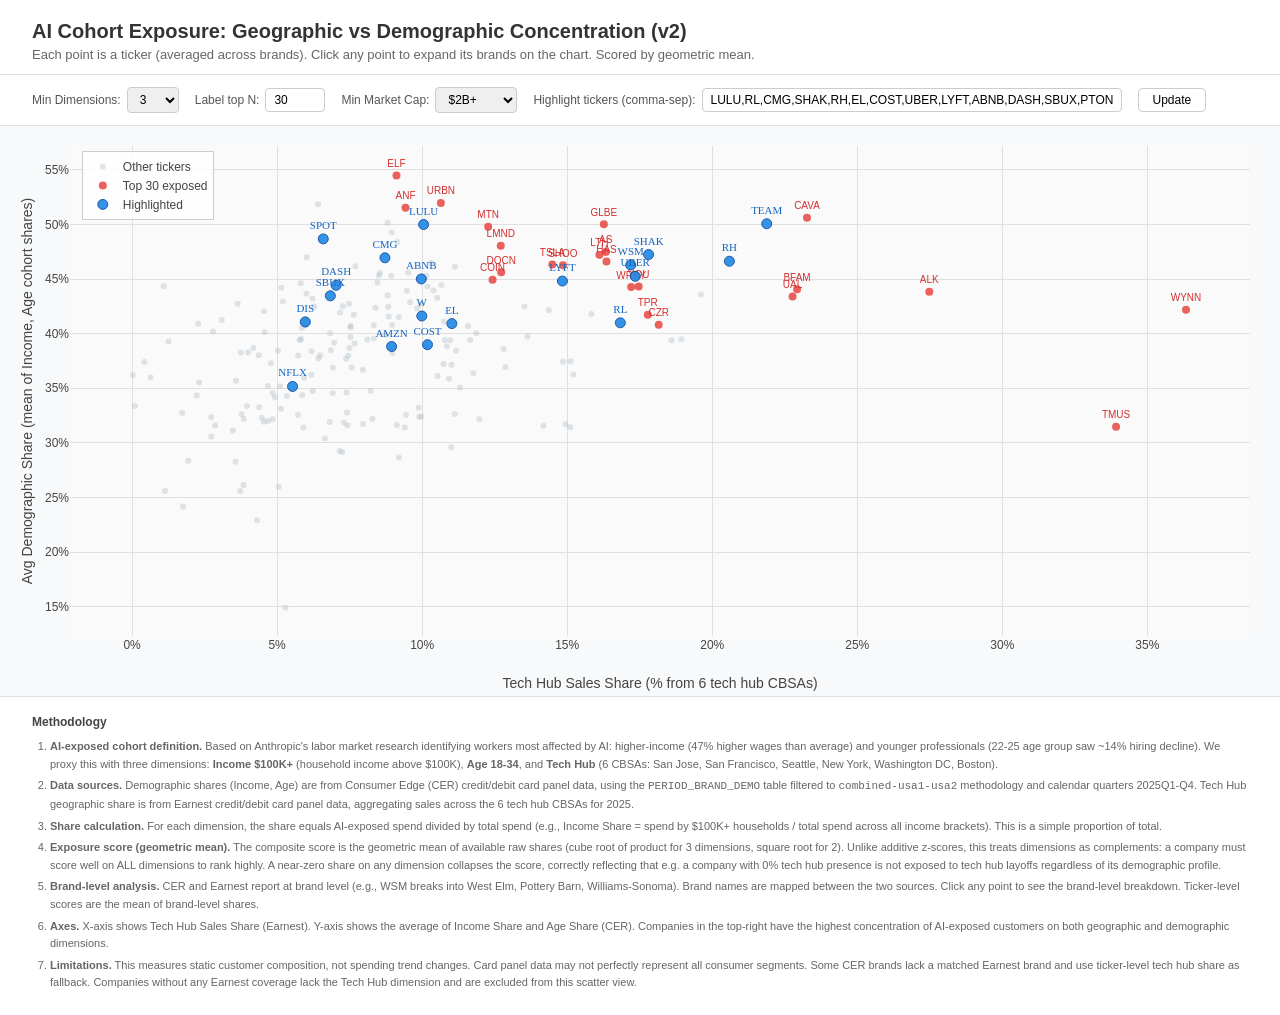
==== ai_exposed_companies.html @ 0861c0eb "Add AI exposed companies dashboard" ====
<!DOCTYPE html>
<html lang="en">
<head>
<meta charset="UTF-8">
<meta name="viewport" content="width=device-width, initial-scale=1.0">
<title>AI Cohort Exposure: Interactive Scatter (v2)</title>
<script src="https://cdn.plot.ly/plotly-2.35.0.min.js"></script>
<style>
  * { margin: 0; padding: 0; box-sizing: border-box; }
  body { font-family: -apple-system, BlinkMacSystemFont, 'Segoe UI', Roboto, sans-serif; background: #f8f9fa; color: #333; }
  .header { padding: 20px 32px 12px; background: #fff; border-bottom: 1px solid #e0e0e0; }
  .header h1 { font-size: 20px; font-weight: 600; }
  .header p { font-size: 13px; color: #666; margin-top: 4px; }
  .controls { display: flex; gap: 16px; padding: 12px 32px; background: #fff; border-bottom: 1px solid #e0e0e0; flex-wrap: wrap; align-items: center; }
  .control-group { display: flex; align-items: center; gap: 6px; }
  .control-group label { font-size: 12px; font-weight: 500; color: #555; }
  .control-group select, .control-group input { font-size: 12px; padding: 4px 8px; border: 1px solid #ccc; border-radius: 4px; }
  .control-group input[type="number"] { width: 60px; }
  #chart { width: 100%; height: calc(100vh - 330px); min-height: 400px; }
  .footnotes { padding: 16px 32px 20px; background: #fff; border-top: 1px solid #e0e0e0; font-size: 11px; color: #666; line-height: 1.6; }
  .footnotes h3 { font-size: 12px; font-weight: 600; color: #444; margin-bottom: 6px; }
  .footnotes ol { margin: 0; padding-left: 18px; }
  .footnotes li { margin-bottom: 4px; }
</style>
</head>
<body>

<div class="header">
  <h1>AI Cohort Exposure: Geographic vs Demographic Concentration (v2)</h1>
  <p>Each point is a ticker (averaged across brands). Click any point to expand its brands on the chart. Scored by geometric mean.</p>
</div>
<div class="controls">
  <div class="control-group">
    <label>Min Dimensions:</label>
    <select id="minDims"><option value="2">2+</option><option value="3" selected>3</option></select>
  </div>
  <div class="control-group">
    <label>Label top N:</label>
    <input type="number" id="labelN" value="30" min="0" max="200">
  </div>
  <div class="control-group">
    <label>Min Market Cap:</label>
    <select id="minMcap">
      <option value="0">Any</option>
      <option value="0.3">$300M+</option>
      <option value="1">$1B+</option>
      <option value="2" selected>$2B+</option>
      <option value="5">$5B+</option>
      <option value="10">$10B+</option>
      <option value="50">$50B+</option>
      <option value="100">$100B+</option>
    </select>
  </div>
  <div class="control-group">
    <label>Highlight tickers (comma-sep):</label>
    <input type="text" id="highlightTickers" value="LULU,RL,CMG,SHAK,RH,EL,COST,UBER,LYFT,ABNB,DASH,SBUX,PTON,TEAM,SPOT,AMZN,NFLX,DIS,W,WSM" style="width:420px">
  </div>
  <button onclick="updateChart()" style="padding:4px 14px;font-size:12px;cursor:pointer;border:1px solid #ccc;border-radius:4px;background:#fff;">Update</button>
</div>
<div id="chart"></div>

<div class="footnotes">
  <h3>Methodology</h3>
  <ol>
    <li><b>AI-exposed cohort definition.</b> Based on Anthropic's labor market research identifying workers most affected by AI: higher-income (47% higher wages than average) and younger professionals (22-25 age group saw ~14% hiring decline). We proxy this with three dimensions: <b>Income $100K+</b> (household income above $100K), <b>Age 18-34</b>, and <b>Tech Hub</b> (6 CBSAs: San Jose, San Francisco, Seattle, New York, Washington DC, Boston).</li>
    <li><b>Data sources.</b> Demographic shares (Income, Age) are from Consumer Edge (CER) credit/debit card panel data, using the <code>PERIOD_BRAND_DEMO</code> table filtered to <code>combined-usa1-usa2</code> methodology and calendar quarters 2025Q1-Q4. Tech Hub geographic share is from Earnest credit/debit card panel data, aggregating sales across the 6 tech hub CBSAs for 2025.</li>
    <li><b>Share calculation.</b> For each dimension, the share equals AI-exposed spend divided by total spend (e.g., Income Share = spend by $100K+ households / total spend across all income brackets). This is a simple proportion of total.</li>
    <li><b>Exposure score (geometric mean).</b> The composite score is the geometric mean of available raw shares (cube root of product for 3 dimensions, square root for 2). Unlike additive z-scores, this treats dimensions as complements: a company must score well on ALL dimensions to rank highly. A near-zero share on any dimension collapses the score, correctly reflecting that e.g. a company with 0% tech hub presence is not exposed to tech hub layoffs regardless of its demographic profile.</li>
    <li><b>Brand-level analysis.</b> CER and Earnest report at brand level (e.g., WSM breaks into West Elm, Pottery Barn, Williams-Sonoma). Brand names are mapped between the two sources. Click any point to see the brand-level breakdown. Ticker-level scores are the mean of brand-level shares.</li>
    <li><b>Axes.</b> X-axis shows Tech Hub Sales Share (Earnest). Y-axis shows the average of Income Share and Age Share (CER). Companies in the top-right have the highest concentration of AI-exposed customers on both geographic and demographic dimensions.</li>
    <li><b>Limitations.</b> This measures static customer composition, not spending trend changes. Card panel data may not perfectly represent all consumer segments. Some CER brands lack a matched Earnest brand and use ticker-level tech hub share as fallback. Companies without any Earnest coverage lack the Tech Hub dimension and are excluded from this scatter view.</li>
  </ol>
</div>

<script>
const tickerCsvText = `TICKER,TECH_HUB_SHARE,INCOME_SHARE,AGE_SHARE,EXPOSURE_SCORE,N_DIMENSIONS,MARKET_CAP
Reformation,,0.7723462016308039,0.4685049405405438,0.6015380380921515,2,
Rhode Skin,,0.6526158747539778,0.5042178331662253,0.5736380062882265,2,
Outdoor Voices,,0.6984177757794489,0.471050240871568,0.5735763780961469,2,
ATZ-TSE,,0.726970143858108,0.4521491664008572,0.5733227228566428,2,
Soulcycle,,0.7664929393597097,0.4074589086627029,0.5588509430690572,2,
Vinted UAB,,0.6331808008756792,0.4842667522802732,0.5537403814481002,2,
ASC-LON,,0.604030842128459,0.5070512627448609,0.5534208174961228,2,
BOOH-LON,,0.5286051728623957,0.5375047015039297,0.5330363642874989,2,
NTRA,,0.5872118991400384,0.4768258652795387,0.5291482041072142,2,29086087298.01178
Valve Corporation,,0.5179182815407061,0.536652149081398,0.5272020095156736,2,
CLUB-DLST,,0.6564398347281676,0.4128247608989554,0.5205714339225748,2,
PSON-LON,,0.5956732790583491,0.4548249756290691,0.5205065654058566,2,
Equinox,,0.7107549828473432,0.3703135726008327,0.5130323741656497,2,
Ssense,,0.6202043734527386,0.4174884523791878,0.5088498442876717,2,
GRGD-TSE,,0.6814593566551187,0.3782855633885579,0.5077265372803413,2,
OFRM,,0.7322273093771372,0.3515691241625471,0.5073741359643972,2,851707505.4494438
EVD-ETR,,0.5178641913873797,0.4958037871488581,0.5067139501914705,2,
7453-JP,,0.6666413661546017,0.3826266570491289,0.5050492623322992,2,
PET,,0.6323192926097031,0.4033571678766275,0.5050252657647956,2,2379663.811472431
Bet365,,0.5331171068986751,0.4609130201805752,0.495702144286868,2,
DOCS-LON,,0.5413513004807241,0.4518080352760237,0.494557243870026,2,
9983-JP,,0.6354588387659009,0.380779750136851,0.4919043177768754,2,
BNED,,0.6580530675027351,0.3638614897978833,0.4893262403628199,2,291160882.9605961
NVST,,0.6738175177391537,0.3492589464987224,0.4851152403068378,2,4390180546.54726
FXLV-DLST,,0.7016209197511363,0.3349280266874462,0.4847602604740607,2,
Epic Games,,0.4971874116890867,0.4721907280456625,0.4845279000229072,2,
9992-HK,,0.5468099634208482,0.4290159928624035,0.4843451448750671,2,
NTDOY,,0.5301004033638231,0.4423673439923978,0.4842510789718007,2,67048266092.49662
PLUS-LON,,0.5754172426922809,0.4012026627157321,0.4804778142023705,2,
9658-HK,,0.6640313600851416,0.3460017052597943,0.4793286794418205,2,
Jellycat,,0.6803884841754125,0.3349626922632865,0.4773937142907651,2,
Patreon,,0.5305084126102261,0.4287406933423269,0.4769177545934367,2,
GENK,,0.5047127254673547,0.4490909627563829,0.476090247532474,2,56660731.142486334
OpenAI,,0.6111608728242544,0.3672238235867708,0.4737434248041347,2,
ITX-MCE,,0.6462460494887745,0.3470426086783543,0.47357672542331,2,
KLC,,0.6477782105939454,0.3425882197597241,0.4710851132932555,2,398733513.43951607
WE,,0.7060131309880896,0.3143050994485694,0.4710663725497791,2,
Mango,,0.6823814439101216,0.324792069485405,0.4707781657490152,2,
DFRG-ACQ,,0.6632889809559925,0.3341297424059341,0.4707701948376939,2,
4680-JP,,0.4932182472004036,0.4468640302320096,0.4694693746432667,2,
CDRE,,0.5998521870437472,0.36518331247108,0.4680341960344965,2,1789993392.0
SDC-DLST,,0.504390849785097,0.4330308009047721,0.4673508036277236,2,
TNIE-ETR,,0.6241899329042934,0.3491952228493682,0.466866300690944,2,
Fabletics.com,,0.5798748784011974,0.3745824482710691,0.46605895726014,2,
GOGO,,0.6892426707693824,0.3136945042932366,0.464985631976675,2,665328583.82656
ATGE,,0.557020281011429,0.3875358597828477,0.4646131008895978,2,3746562952.3306656
RSG GROUP,,0.5342889346282839,0.4026607903117001,0.4638288527810889,2,
GAW-LON,,0.5197454318780381,0.4117512515375427,0.4626076437508387,2,
8136-JP,,0.5368658671673798,0.3975519785998244,0.4619871077585416,2,
FRAN-ACQ,,0.6108828367361705,0.3491351374551103,0.4618231947107579,2,
SONY,,0.4700350173356479,0.4535756206821297,0.4617319836554016,2,128927443434.99516
Nando's,,0.6229235393562587,0.3395765681799119,0.4599241651980058,2,
PGNY,,0.6706775323570517,0.3150630903525546,0.4596800365193578,2,1494715734.0
PLBY,,0.5775301172156757,0.3649504826177071,0.4590968253039023,2,188575401.0
Alo,,0.6847538942249998,0.3069411768976078,0.4584530141450064,2,
RENT,0.3828147057374576,0.7652903082911409,0.3280290834266618,0.4580459619921834,3,153140249.17955208
Pret A Manger,,0.6568992892664018,0.3171263139555967,0.4564209134615824,2,
Gemini,,0.6706704824538763,0.3087565998762656,0.4550537746243113,2,
MC-PAR,,0.6479308306162654,0.3191483715826544,0.4547373631992183,2,
AVID-ACQ,,0.6064623598522143,0.3391824703338408,0.4535431637442734,2,
SQSP-DLST,,0.6427214530362385,0.3176445898831113,0.45183735166404,2,
NILE-ACQ,,0.7124689719805338,0.2863108885172848,0.4516498914078726,2,
MNSO,,0.4829097682528689,0.4223685381416133,0.4516258328210085,2,5289876637.690258
LFST,,0.5784312090498138,0.3506350554501607,0.4503534823439084,2,2645031922.6919174
ROVR-DLST,,0.6214236865647789,0.3245806797584901,0.4491125945720324,2,
SEAT,,0.5946087837715622,0.3386347355791264,0.4487261840649696,2,104081810.34189606
NVDA,,0.5851744486847466,0.3437537355427467,0.4485040720880346,2,4439308101654.053
HM.B-OME,,0.5577607018709412,0.3604369168050023,0.4483721085185341,2,
FWM-DLST,,0.6161029190918458,0.3260076298608259,0.4481676610415669,2,
Anthropic,,0.6639840589625077,0.301564938157961,0.4474754872380168,2,
SG,0.3291497363393198,0.6878006276660346,0.3953173894537338,0.4473018208111923,3,712775886.0
Forever 21-ACQ,,0.4512771593834341,0.440246869821194,0.4457278955151416,2,
24 Hour Fitness,,0.578849443079468,0.3408367359329836,0.4441769408420829,2,
Mistral AI,,0.70438965573544,0.278225046785315,0.4426949795537382,2,
JMBA-ACQ,,0.5840484552034948,0.3338455156807721,0.4415676139731819,2,
Revolut Ltd,,0.5699437534655666,0.3416609323760364,0.4412794060580476,2,
SNOW-ACQ,,0.6954252664833607,0.2792439041519036,0.4406736507424645,2,
LOV-AX,,0.5046418921592966,0.3823298863281641,0.4392489923331567,2,
AIRS,,0.5729155972839532,0.335750461724989,0.4385848564617059,2,128619536.62734509
XMTR,,0.7577696402751197,0.252234780757295,0.437190872593801,2,2270946243.864441
TKO,,0.4939806481927354,0.3862239142234998,0.4367918720576882,2,16105687195.45465
Topgolf-ACQ,,0.5892886088324495,0.3231173480017369,0.4363592241417316,2,
278470-KS,,0.5692075328795639,0.332347912362646,0.434942450507668,2,
CALY,,0.6082126737893783,0.3104328697823208,0.4345218127579042,2,2453007745.6384163
CPG-LON,,0.5578110524595533,0.3384477612697911,0.4344995994434078,2,
Biggby Coffee,,0.4977610228604515,0.3765322123852498,0.4329238491660984,2,
Gopuff,,0.5906881408988799,0.3165609689767506,0.4324220279380142,2,
Spencer Gifts,,0.4892964749023595,0.3808483581619332,0.4316801583591551,2,
Turo Inc,,0.515045391125881,0.3603088282837752,0.4307846345791885,2,
1913-HK,,0.689622315186321,0.2637915382616093,0.4265167421597093,2,
Brightline Trains Florida LLC,,0.5434530408938049,0.3342157338880457,0.4261813661998998,2,
Brookstone,,0.653599365009576,0.2752934828788952,0.4241835046308619,2,
CDR-WSE,,0.4850882933727632,0.370415371286059,0.4238916846273264,2,
SMWH-LON,,0.631547227762676,0.2825696666715487,0.4224406344520375,2,
Golden Goose,,0.7133357301550819,0.2494513974890675,0.4218324249818517,2,
Kynetic,,0.6206312307505151,0.2867051391400629,0.4218271723905359,2,
RGC-ACQ,,0.5279827586353418,0.3360564929376754,0.4212268203694443,2,
Moe's Southwest Grill,,0.552774844246854,0.3190224409400469,0.4199375907225806,2,
Ikea,,0.6035126707789881,0.2911486906481385,0.4191800614137836,2,
WINA,,0.5251143498379207,0.333237810657038,0.4183156180261295,2,1572297502.3103638
CTT-AX,,0.651564046333126,0.2685474656948787,0.4183011754473821,2,
WWE-DLST,,0.4700747886551105,0.372025190245374,0.4181861579236829,2,
FLTR-LON,,0.5364154653190384,0.3255174558083129,0.4178667222056402,2,
Vuori,,0.780554748425946,0.2235916679336243,0.4177625379495723,2,
PNDORA-DC,,0.4629513213368522,0.3739188624667782,0.4160603699606196,2,
Caribou Coffee-ACQ,,0.5689611370059395,0.3041580677142327,0.4159977404220117,2,
BKS-ACQ,,0.5565676251347145,0.3104774098597488,0.4156942081189221,2,
4385-JP,,0.48937774084237,0.351853939552605,0.4149572098960827,2,
ONEM-ACQ,,0.720015704166608,0.2390616525328844,0.4148832897185638,2,
081660-KS,,0.5726821871698121,0.2993898169450835,0.4140715097473866,2,
FTCH-ACQ,,0.6877779884583005,0.2483530757277952,0.4132938166141552,2,
AVOL-SW,,0.6131223836508504,0.2781431429694987,0.4129597883736361,2,
FOGO-ACQ,,0.5691349702976821,0.2991717336560872,0.4126367600544858,2,
UHR-SW,,0.6874353668515769,0.2472773707459359,0.4122950522051239,2,
MEL-MCE,,0.6728616346962702,0.2509263672773312,0.4108998973894028,2,
688169-SSE,,0.7091094908791835,0.2379591588633321,0.4107786484125193,2,
VSCO-SPN,,0.5068612931795028,0.3319920510258629,0.4102120431048854,2,
RICK,,0.4903543923387619,0.3428705074904375,0.4100342172933333,2,195948752.68213463
SSPG-LON,,0.6330127943138851,0.265038266947513,0.4096005541506928,2,
5.11 ABR Corp,,0.537148312370186,0.3120399914806831,0.4094041460657869,2,
TFG-JSE,,0.5748020940158695,0.290458506210429,0.4086026891669658,2,
PUIG-MCE,,0.6661488615234059,0.250312144014535,0.4083444009176142,2,
GTIM,,0.5727005534311195,0.290127708566835,0.4076227413453878,2,12458316.726216316
Chick-Fil-A,,0.5237282128080022,0.3171692785529391,0.4075665582627384,2,
"Recreational Equipment, Inc.",,0.661723875731678,0.2507578334476582,0.4073480642142086,2,
090430-KS,,0.6234658186972354,0.2658844985918768,0.4071484945244037,2,
GOOS,0.4250081239301463,0.7348670638264247,0.2160631442158568,0.4071260598414179,3,1082982169.298437
LA Fitness,,0.5313383147192541,0.3115575804371108,0.406869118670197,2,
HFGG-ETR,,0.5973834688952423,0.2760506585019227,0.4060887833549388,2,
BWLD-ACQ,,0.4845928508692876,0.3391025746857314,0.4053722775475329,2,
CSPR-ACQ,,0.6812562260325641,0.2408909204041465,0.4051029984090956,2,
CHUY-ACQ,,0.5966350534142847,0.2738642742248015,0.4042239798433274,2,
TCOM,,0.6010191808112181,0.2705560181316181,0.4032485044994094,2,35124649532.73166
ACCD,,0.6053185551013088,0.2669489410671846,0.4019815260588634,2,
XWEL,,0.6362042130261715,0.2539702947620679,0.4019663810707634,2,7496713.625022173
Gianni Versace-ACQ,,0.6247887171304878,0.2581509077128721,0.4016089820409851,2,
Jimmy John's,,0.5734892814589099,0.2807859616666052,0.4012826178641811,2,
Five Guys,,0.5539848572491978,0.2904834241820148,0.4011526122047962,2,
AMRS-DLST,,0.6352453701254441,0.2530739512057952,0.4009539322700726,2,
Toys R Us,,0.6361799355822215,0.2526566660008206,0.4009178238751938,2,
TWOU,,0.6606390459331537,0.2418447921180581,0.3997150394077958,2,
SPT,,0.7398890883817908,0.2151468203405536,0.3989796796454842,2,372251856.25
JDEP-AMS,,0.6759097086577609,0.2345424365575262,0.3981576446101204,2,
KER-PAR,,0.6401755635288408,0.2472543063027355,0.3978519383794508,2,
DLG-MIL,,0.6350414630908299,0.2491036157026145,0.3977324786549423,2,
JCG-DLST,,0.7349294486018025,0.2151790535559424,0.3976699928087691,2,
KONA-ACQ,,0.597005180461376,0.2643061755536748,0.397230608127669,2,
ADS-ETR,,0.5518598667098626,0.2858472880427746,0.397174579094208,2,
7936-JP,,0.6040379550691343,0.2608290095731179,0.3969264687133547,2,
Perplexity AI,,0.6653276928656662,0.2365575555181917,0.3967219336548714,2,
Away Travel,,0.7334897919050931,0.2137631921613215,0.3959711092180542,2,
IAC,,0.5542504522170668,0.2827611280142796,0.3958793794469755,2,2892898608.46138
Crate & Barrel,,0.7408059139293829,0.2111341669290066,0.3954863328783456,2,
EXPR-DLST,,0.5565564558463246,0.2804574295077645,0.3950827672559407,2,
TLRD-DLST,,0.5825334091927958,0.2679320755241915,0.3950688362642756,2,
603486-SSE,,0.6483220682112466,0.2405511716681346,0.3949109179631828,2,
KLAR,,0.4290218285961616,0.3624459193097058,0.3943313468004628,2,5455338299.151529
THRN-ACQ,,0.6827841566432401,0.2276655637158068,0.3942669652892631,2,
Main Event Entertainment,,0.4985512802880765,0.3110058319235404,0.3937668798699802,2,
PENN,,0.5434896690515362,0.2837199176307756,0.3926816065675592,2,2146269282.6518104
Gymboree-ACQ,,0.7039779760323435,0.2183474736361706,0.3920609806677615,2,
B&H Photo Video,,0.5864206650875721,0.2617295014833677,0.3917698154949092,2,
LRN,,0.5668776777458993,0.2705151101211835,0.3915979793368101,2,3741579362.293274
GNC-DLST,,0.5004448410198649,0.3061356881278021,0.3914128584699599,2,
SIX2-ETR,,0.6263708328402582,0.2445036409068345,0.3913437736661839,2,
CFR-SW,,0.7837134801059253,0.1949107262819587,0.3908377714658696,2,
SHEIN,,0.4334625088290001,0.3519007676640115,0.3905583050077076,2,
HABT-ACQ,,0.5705096332974171,0.2668300702903503,0.3901655104619984,2,
CRCM-ACQ,,0.6426781793584625,0.2343031968882857,0.3880483887275282,2,
9201-JP,,0.6468523740299764,0.2322063512655653,0.387560614073424,2,
xAI,,0.5906953800006255,0.2539729035185178,0.3873249549844847,2,
ABF-LON,,0.4436365953949299,0.3381312261701399,0.3873078697558751,2,
FINL-ACQ,,0.4349055511609185,0.3429775348350034,0.3862160455279276,2,
ezCater,,0.6449585637181162,0.2309733186691234,0.3859640136930445,2,
POSH-ACQ,,0.599154500035203,0.2485608552129183,0.3859097756385792,2,
CAVA,0.2326688708438188,0.6061353442502923,0.4063811055935372,0.385549785798045,3,9520864670.524595
DPWGn-ETR,,0.5834869600264889,0.2546835682374523,0.3854925952590657,2,
ESLX-PAR,,0.5457753882131843,0.2720731251147006,0.3853450602795499,2,
CAB-ACQ,,0.5811680055687497,0.2548338917085964,0.3848393230890104,2,
DNKN-ACQ,,0.4967326116127852,0.2975012997528836,0.3844198194480195,2,
RMS-PAR,,0.7837231092921384,0.1878569509285828,0.3837027934272691,2,
MERL-LON-ACQ,,0.5795686299111962,0.2534075667333346,0.3832324050243778,2,
ARES,,0.5503649212610109,0.2656382864312701,0.3823584634811368,2,36020574443.45709
GRUB,,0.5434984311134442,0.2686600696544703,0.3821208269121604,2,
GRUB-ACQ,,0.5434984311134442,0.2686600696544703,0.3821208269121604,2,
Panda Restaurant Group,,0.4653832620668047,0.3120447866397093,0.3810779719654864,2,
KATE-ACQ,,0.5596262074273071,0.2593750896768723,0.3809896294349568,2,
Tory Burch,,0.5734587580604478,0.2530186903098739,0.3809144049667607,2,
BPS Direct,,0.5477757202244384,0.2645526419174964,0.3806777035283713,2,
PRTY-DLST,,0.5369406392908983,0.268892786370161,0.3799729787949469,2,
Dick Blick Co,,0.5832107969092671,0.2475384774162712,0.3799567247459244,2,
RDDT,,0.6697085845408955,0.2155341926802561,0.3799277551062294,2,26527229082.83899
BRBY-LON,,0.6404187237304853,0.2252592057002023,0.379816025232041,2,
TWNP,,0.4703941090807682,0.3063008990365471,0.3795815307848038,2,5159327.335013241
HA-ACQ,,0.6536140932355061,0.2188395309507673,0.378201800083592,2,
LMCA,,0.5436635462406351,0.2627856195523337,0.3779774620620442,2,
APT-AX-ACQ,,0.4165208179070814,0.3415208302452968,0.3771611532834161,2,
RVLV,0.175454976227594,0.7789670799032745,0.3893833189446892,0.3761439194575499,3,1711459476.0440063
PNRA-ACQ,,0.5563552417397061,0.2527566261673605,0.3749966317884127,2,
Inspire Brands-ACQ,,0.4843770017394621,0.2901816902429186,0.3749097719179299,2,
JBLU,0.3491188432785385,0.5724089637741613,0.2635077802962589,0.374821406704439,3,1672940892.3005276
Claire's Stores-ACQ,,0.5133866649412537,0.2735258948319822,0.3747326339176552,2,
Jersey Mike's,,0.5741041703125461,0.2443408178201835,0.3745358227034437,2,
MINT-BKK,,0.701182168006913,0.1995323268369721,0.3740434593987871,2,
WFM-ACQ,,0.6504202862357856,0.2145319087306823,0.3735450514774889,2,
PERF-DLST,,0.4317219667481097,0.3228682686923289,0.3733487966505441,2,
MIK-ACQ,,0.5658639856511699,0.2462971399513207,0.3733238289572986,2,
SONC-ACQ,,0.4445994670131992,0.3126589787485951,0.3728377868571218,2,
HOT-ACQ,,0.6490858557931062,0.2141175096062756,0.3728010822986946,2,
THG-LON,,0.6200486305251511,0.2238668759660727,0.3725699261383119,2,
FL-ACQ,,0.4122082841609902,0.3362285269816149,0.3722850845697,2,
ZGN,,0.7532420837501805,0.1833768032360653,0.3716545780438883,2,2645070282.10904
JD-LON,,0.4190467700976147,0.3294689698199118,0.3715681736241986,2,
BOSS-ETR,,0.5842989485996153,0.236243264243332,0.3715328934443355,2,
RSI,,0.5166963248680618,0.2661318378073783,0.3708225215995591,2,4825623822.239685
BBBY-DLST,,0.6157110218840016,0.223280667270236,0.37077805734954,2,
LUXE,0.3517205181776628,0.810063821160698,0.178767889243311,0.3706825576996062,3,1201039070.0
ZD,,0.516223876076552,0.2660079925384729,0.3705666970675494,2,1589676155.8276176
OR-PAR,,0.65647007677543,0.2091359134163826,0.3705286347058111,2,
Hungryroot,,0.6377499590886904,0.2150237299864568,0.3703125369224764,2,
Chanel,,0.7304712745032079,0.187550881106637,0.3701358279823297,2,
LISP-SW,,0.5875395954508199,0.2326894629925918,0.3697489323207519,2,
"Outdoorsy, Inc.",,0.623669556497668,0.2176545235196706,0.3684352048233505,2,
PM,,0.535455213119234,0.2525235396165831,0.3677159851339358,2,269694737061.75
SFLY-ACQ,,0.6647041615797447,0.2016992505617384,0.3661561569001717,2,
HLLY,,0.5338442289210297,0.2503952732384636,0.365611913875161,2,398853874.324954
BRLT,0.1556933355027658,0.6415427998230703,0.4854391750707667,0.3646505108969594,3,131147409.88151504
VSI-ACQ,,0.5077981314487222,0.261056024693356,0.3640930671445388,2,
MOV,,0.5803354548685038,0.2271898180707804,0.3631064670473372,2,517806730.5480652
FAT,,0.5180020634778322,0.2543009292283176,0.3629440812089359,2,3303983.591201708
Armani,,0.4846095833790161,0.2705806746232695,0.3621132253861985,2,
Ro,,0.59562430399574,0.2200970616069121,0.3620706548881371,2,
ZIP-AX,,0.3706865819251496,0.3532763609714958,0.3618767838967832,2,
Bytedance Ltd,,0.4250406487285023,0.3074874295404507,0.3615171593821416,2,
RST-ACQ,,0.5325745266150327,0.244803224664164,0.3610761159220458,2,
TIF-ACQ,,0.7182932562256895,0.1814753552033781,0.3610436591518373,2,
Whataburger,,0.4196155413444589,0.3102429656638036,0.3608084948907485,2,
DEST-DLST,,0.3935633012540528,0.3301018653552966,0.360438593770633,2,
Aldi,,0.5516130581462378,0.2351061650410639,0.360121688721098,2,
3382-JP,,0.4680056894092712,0.2760854224106774,0.3594572971176951,2,
BFI,,0.6032167418966493,0.2141647924292941,0.3594270278069958,2,3963739.549136907
Neiman Marcus,,0.7494700561982455,0.1713769175420863,0.3583878737085694,2,
FI,,0.5517769385822079,0.2323961721234294,0.3580933515055673,2,
Arcadia Group,,0.3656500606181943,0.3502529002191153,0.3578686828947426,2,
TACO-ACQ,,0.5012989211540665,0.255075611049339,0.3575879313284328,2,
PRKS,0.0,0.4960656375129151,0.2576016752971458,0.3574735504630708,3,1866721975.0101013
Echelon Fitness,,0.6862279412193745,0.1858577132861193,0.3571284866096157,2,
PUMG-ETR,,0.509392078147492,0.2501224629567906,0.3569459359579944,2,
JYNT,,0.4970325086702433,0.2557099829445036,0.3565055039055242,2,128798150.80727386
PERY-ACQ,,0.5177640152014024,0.2454701348273279,0.356504702101146,2,
0973-HK-DLST,,0.6350263046305165,0.1987037671012689,0.3552212253490515,2,
AROPQ-DLST,,0.4449510457015732,0.2824314141706139,0.354497042405418,2,
Bombas,,0.6562456786781892,0.1908886511269631,0.3539348137874798,2,
Subway,,0.4453634729628406,0.2809956276943476,0.3537586587453769,2,
CHDN,,0.6090235693359357,0.2053464181972861,0.3536393764286734,2,5933915922.902382
MDB,,0.6968670226288604,0.1792522255138089,0.3534331120500809,2,22117396067.558598
"Cole Haan, Inc.",,0.6483645222082188,0.1924654273918553,0.353253103132189,2,
MTYFF,,0.5218741002996886,0.2389926951280976,0.353162990343232,2,651435626.1759453
NAPA-DLST,,0.7871049607182526,0.1580565278396516,0.3527138743181113,2,
Sheetz,,0.4726381805156309,0.2629517779411273,0.3525351753931011,2,
ATG-AX,,0.5594265271194858,0.2217788275594895,0.3522342392361035,2,
Wawa,,0.4844989830550331,0.2549656865807875,0.351469224630436,2,
CEC Entertainment-ACQ,,0.4054184121031214,0.3043764947210496,0.3512831267956405,2,
IFIT Health & Fitness Inc,,0.7054137611989443,0.1744937173248037,0.3508422287064018,2,
9202-JP,,0.6470573909229494,0.1891028235484213,0.3498004854504984,2,
Rockauto LLC,,0.4289157969943305,0.2850211645834047,0.3496427890970201,2,
UA,,0.5760791892343685,0.2120131655850355,0.3494801461274148,2,2666071503.7384853
SFER-MIL,,0.6939990860278515,0.1759035329959498,0.3493950359238941,2,
Hulu,,0.5166249988283687,0.236073712637921,0.3492299836998172,2,
4452-JP,,0.659996139975099,0.1846155906688091,0.3490638583706955,2,
AKA,0.108996543646419,0.6592101530757524,0.5918076791123745,0.3490377524162444,3,106488891.7506485
FOUR,,0.5501515114862169,0.2201145165329313,0.3479889854157025,2,4826211091.958298
PIR-ACQ,,0.5627006994975162,0.2140293080146224,0.3470366570447528,2,
HBC-TSE-DLST,,0.7072586091439627,0.169964236919039,0.3467112196159428,2,
PLKI-ACQ,,0.4379846706122824,0.2740884487045605,0.3464773281536591,2,
Brooks Brothers,,0.7050311672026557,0.1701746257920545,0.346379004921556,2,
ALK,0.274828785577993,0.643091313483875,0.2338763072165577,0.3457591618040872,3,4959388934.578133
0293-HK,,0.6802418099379332,0.1752317039779097,0.345253430790255,2,
Deezer,,0.4404952989312452,0.2693308956161235,0.3444401158051197,2,
RUTH-ACQ,,0.6075837184003469,0.1945700917694097,0.3438278927701397,2,
4911-JP,,0.6555509253168673,0.1791231547463155,0.3426723651531059,2,
PARA,,0.4741975457293148,0.2475478420875843,0.3426172487901338,2,
APRN-ACQ,,0.698236848977294,0.1677848262226572,0.3422770053157399,2,
Petsmart,,0.5314612976198636,0.2190234710694446,0.3411781032595347,2,
TCS-DLST,,0.7131513943985734,0.1629233772052542,0.3408651252827895,2,
MONC-MIL,,0.7545478385290314,0.1539795723023052,0.3408591402006539,2,
Dairy Queen,,0.4654834895404473,0.2493038411041441,0.3406564573187982,2,
6098-JP,,0.6874548778245689,0.168764800168531,0.340614422890378,2,
ZOES-ACQ,,0.7166380894641861,0.1618095979773542,0.3405274161524432,2,
ATD.B-TSE,,0.4495106495766366,0.2572809174169044,0.3400742746985513,2,
GOOGL,,0.5197321777572821,0.2214585236506081,0.3392626132951332,2,3706036742797.852
FRG-ACQ,,0.494507392662009,0.2322570150076309,0.3388994112105901,2,
MS1-ETR,,0.6450765452509578,0.1758627152148407,0.3368158439997182,2,
Orvis,,0.6914773441538237,0.16391735222091,0.3366676927987623,2,
H-E-B,,0.4788142807947338,0.2366100247281579,0.3365891543395852,2,
Sunbelt Rentals,,0.5301453156294748,0.2136026038960181,0.3365121392486936,2,
TED-LON-ACQ,,0.7572447000581961,0.1486842228149101,0.3355448400867797,2,
Rebecca Minkoff,,0.6852223326660103,0.1641710291223181,0.3354007387162024,2,
Crypto.com,,0.5067209651325273,0.2218078115115531,0.3352531406610055,2,
EXPRESS OIL CHANGE & TIRE ENGINEERS,,0.5010577866211657,0.223590391365794,0.3347113780669922,2,
"Cariloha, Inc",,0.6377152936429986,0.1754940801329642,0.334537380339778,2,
GRND,,0.4106633520008635,0.2721491927101309,0.3343077918964368,2,2299892219.019604
MNTV-ACQ,,0.7084017551747602,0.1569082484434451,0.3333977783350301,2,
Rvshare LLC,,0.6514122840628983,0.1701977327357253,0.3329698091775072,2,
BBRG-ACQ,,0.5951803898757345,0.1858716592740031,0.3326066244583093,2,
ATVI-ACQ,,0.4466199873192013,0.2471551884942812,0.3322415494052342,2,
TEAM,0.2187821459976253,0.7892516776125122,0.2121696910353555,0.3321265379923415,3,21637564072.42491
TA-ACQ,,0.4167291201805719,0.2643942748437876,0.3319349236468376,2,
CLA-PAR,,0.5801286709959993,0.1897883783673097,0.3318157315630367,2,
IRG-ACQ,,0.5133144562933005,0.2144894564923815,0.331814012271984,2,
Deichmann SE,,0.4411722191088458,0.2482742123391381,0.330955714870069,2,
HOME-ACQ,,0.56717373095089,0.1929730917159709,0.330831178097947,2,
SHAK,0.1780646939388894,0.6173989387856832,0.3275691955313775,0.3302292844188263,3,4084392449.1976776
WBEV-DLST,,0.626225736002159,0.1735570937260744,0.3296754749098067,2,
BOBS,,0.5125563539881168,0.2118712951184754,0.3295390394788849,2,2366162089.2689133
TWE-AX,,0.7541084489554915,0.143691613099725,0.3291793728084222,2,
BFAM,0.2292375916261546,0.6370660117339875,0.2442063950967623,0.3291615523320876,3,4366530041.673317
GLBE,0.1626359057387582,0.6764945027892644,0.3241458649581036,0.329160007418733,3,5955687892.378143
BYON,,0.5942274455292403,0.1811202688481681,0.3280649854696721,2,
1910-HK,,0.714128324928541,0.1497813829618686,0.327052179506634,2,
SHCO,0.1654295510239065,0.7484003284373507,0.2818615132079884,0.3267841219706793,3,1758889328.64
CRSR,0.1438474549258037,0.5739272599144222,0.4211618442220756,0.3263893790413392,3,604775458.9276905
TLF,,0.4492116937056685,0.2365619787476079,0.3259852866918648,2,19617086.78892255
HAS,0.1635398624969967,0.5424429384539877,0.3899061810961849,0.3258211478908333,3,13474881729.504456
UBER,0.1734550723243496,0.53678771336466,0.3683000001541639,0.324885575766264,3,153426987797.63788
UAL,0.2276882032119446,0.6328116088195975,0.2353697242585665,0.3236844643311412,3,30599713633.51307
BH.A,,0.4087855038868672,0.2561466657121001,0.3235877683288751,2,
Hobby Lobby,,0.4976045737779547,0.2100859117618726,0.323326012840012,2,
BYD-TSE,,0.4959784787529949,0.2105787582009661,0.3231756985761923,2,
EXPN-LON,,0.5466444605043024,0.1910337910226368,0.3231525392622824,2,
ATUS,0.4649207262907051,0.4191588894401455,0.1728402587693955,0.3229491646221542,3,
BLNK,0.1871728159098896,0.5154200895410515,0.3490245508090614,0.3229138686308019,3,94074323.38838196
JOAN-DLST,,0.4923875406108199,0.2114599750625709,0.322676706718481,2,
WYNN,0.3633151750518749,0.7152101264267128,0.1285057256701751,0.3220178087530922,3,10559856336.071045
Ashley Furniture Industries,,0.5209681736753579,0.1987213471744642,0.3217568916243867,2,
JAX-ACQ,,0.6255574687902363,0.1650587613939515,0.3213312013783472,2,
Vineyard Vines,,0.735386531592416,0.1403550368755171,0.3212712308306054,2,
FRGI-ACQ,,0.4187152238983226,0.2461936098886616,0.3210685479564562,2,
HIBB-ACQ,,0.3619297882739631,0.2845160075703918,0.3208968968072225,2,
BFX-DLST,,0.6291462347325931,0.1624912568107463,0.3197354569006194,2,
COSI-DLST,,0.6549726964969225,0.155208923253424,0.3188379007954968,2,
7532-JP,,0.6672124184921392,0.1523054889513176,0.3187790984880226,2,
Cruise America Inc.,,0.5439675103316575,0.1859008037182462,0.3179999958604851,2,
CHSCP,,0.4456910290661441,0.2266547493047013,0.3178332714810412,2,
UPWK,0.1989950141401328,0.7024771482195521,0.2265966222891468,0.3164044692917834,3,1741629580.4218235
TMUS,0.3392152412671428,0.3948492862528287,0.2348629471074224,0.3156751583039117,3,243275191155.0
8022-JP,,0.5146111014610267,0.1928381563273448,0.3150185010937112,2,
LQ-ACQ,,0.4516981877764743,0.2193732469000537,0.3147864324766798,2,
SMAR-ACQ,,0.6451903759116371,0.1530079259672293,0.3141961827779844,2,
Binance,,0.3576580321996154,0.2757263586616645,0.3140314424774951,2,
BOJA-ACQ,,0.3947317158861851,0.2497082149139452,0.3139550161151401,2,
AS,0.1632939295018108,0.6710325037735583,0.2788047392869975,0.3126112356329988,3,18899795895.13065
Gamefly,,0.4484791744456269,0.2178074091587701,0.3125413365423302,2,
DENN,,0.3920239381361818,0.2491465794781031,0.3125242762733244,2,321868718.75
PIK-DLST,,0.5852660689107428,0.1662566618238996,0.3119365045901112,2,
Mattress Firm-ACQ,,0.5316745207220404,0.1824318450598932,0.3114391815212984,2,
SHOO,0.1485287815809133,0.568076111055346,0.3572370423464474,0.3112131050733228,3,2442759764.3329506
Yesway,,0.3694663069578036,0.2620684602326202,0.3111679067196105,2,
ADML-LON,,0.4321127656744236,0.2236296110246291,0.3108588260071572,2,
CVET-ACQ,,0.6019435698567163,0.1601132831694605,0.3104499335682073,2,
TPR,0.1777754489082043,0.4956767151561492,0.3391143669130007,0.3103169493409974,3,29776538916.0
Stater Bros. Markets,,0.5141118477242715,0.1861622340020586,0.3093674354215009,2,
LYFT,0.1483555016056304,0.4921751591312788,0.4043193292457078,0.3090646138098744,3,5495102847.884739
VNCE,,0.792097833046116,0.1202114509046945,0.3085761328569306,2,34682506.3278532
Summit Racing Equipment,,0.4868555037974658,0.1950181691608079,0.3081325510173253,2,
LMND,0.1270981289564784,0.5254247147830707,0.4358143978703602,0.3075981667092987,3,4208727317.248123
REAL,0.2024553791069001,0.7021073279410537,0.2026990896112868,0.3065689793873829,3,1293343076.7334986
RXL-PAR,,0.5836365517600844,0.1607651211587073,0.3063142193179418,2,
Cox Communications,,0.43709757282749,0.213808123351924,0.3057041245517087,2,
Schwarz Group,,0.5117740670269167,0.1819689721239251,0.3051671688379482,2,
DTE-ETR,,0.3948492862528287,0.2348629471074223,0.3045249858921294,2,
FIT-ACQ,,0.5168196884473736,0.1793935692250286,0.304489948202468,2,
COUR,0.1266084864672058,0.5782346099507576,0.3842207421428754,0.3041229786399383,3,1040926439.4915414
TALK,0.1251253203597674,0.5492615337776362,0.4091553737417664,0.3040914543918287,3,857431650.5949087
TMV-ETR,,0.6522464261375225,0.1410267705325734,0.3032889827698782,2,
SVV,0.2181638651043898,0.4839605342557653,0.2642187793191628,0.3032858507002824,3,1324808721.444748
ASNA-DLST,,0.6020124598746711,0.1526080998543987,0.3031039056002843,2,
LVLU,0.090416427271776,0.6745098251420123,0.4510872302997773,0.3018784085375657,3,36837833.23426247
RSG,,0.5370848424054526,0.1695105196823694,0.3017308912751092,2,71242966715.05737
SFS-ACQ,,0.4785854949607384,0.1900400885327119,0.3015798896359147,2,
Juul Labs,,0.6044254618736868,0.1503366423617655,0.3014420250994367,2,
YOU,0.1746497280362109,0.6427739197854138,0.2435578492110448,0.3012608962010281,3,6225868006.352234
Astound Broadband,,0.4509913192200673,0.2008182558293151,0.3009439983118716,2,
Best Western,,0.4847481876621455,0.186609764167992,0.3007636031512033,2,
WOSG-LON,,0.6859238995851136,0.1318482593135362,0.3007289014741517,2,
Getir,,0.6854138189479947,0.1318389736245869,0.3006064776384768,2,
0753-HK,,0.7402982656768924,0.1220507712230406,0.30058937815722,2,
Fresh Direct-ACQ,,0.685408003822138,0.131256236321165,0.2999401189005841,2,
WRBY,0.1720653137805464,0.6424452482130095,0.2429015147985724,0.2994469484730961,3,3095479886.638216
JWN,0.1782530723970364,0.6857310854429196,0.219414553567379,0.2993312762186738,3,
GoTo,,0.6069348669330704,0.146263348305316,0.2979468506980269,2,
Papa Murphy's Holdings Inc-ACQ,,0.5355137780795336,0.1657162030194575,0.2978981536833431,2,
TELEFLORA,,0.5660459087870623,0.1567122355818734,0.2978360619669715,2,
ELF,0.091146456704242,0.6292270413009641,0.4606186060808798,0.2978261872808888,3,4600976742.198486
SPLS-ACQ,,0.5328660388344291,0.1662464695533412,0.2976358474732126,2,
TSLA,0.1448715738238044,0.6444029269826422,0.2822543715606591,0.2975731803019527,3,1496019555897.4873
BCOR-ACQ,,0.4842395631645089,0.182549887083559,0.2973178056845453,2,
PBPB,0.1420405282395613,0.6159067862586438,0.2995234151156733,0.2970202201384164,3,
LIF,,0.502274393174467,0.1750304237873486,0.2965017704750856,2,3729512617.3340607
MASI,,0.5989233085938294,0.1466863048671305,0.2964014963464674,2,9424112188.128036
BEBE,,0.6288029577943656,0.1387284090463024,0.2953520508451255,2,197600002.2888184
CZR,0.1815396206013206,0.5693654928359981,0.2471771736041885,0.2945260023362119,3,5257820658.396601
TTSH,,0.694111026815152,0.1247633847271646,0.2942781695639452,2,144579435.90375662
CHGG,0.077547981062735,0.5928023314084678,0.5524754039367816,0.2939438978789088,3,68811048.9692204
STAY-ACQ,,0.4273702509832942,0.2016134554591914,0.2935363573072403,2,
GIII,,0.5227643275317908,0.16477806426042,0.2934963269873896,2,1235224778.9023552
NRDY,0.180401076186127,0.7123847273548577,0.1961570473614169,0.2932147948986189,3,217988057.23909235
Meijer,,0.4581069358370668,0.1875761856175504,0.29313811016185,2,
P-ACQ,,0.4606361761772742,0.185457083172323,0.2922811003768282,2,
RGS,,0.4982405418519238,0.1699511494202598,0.2909923586204756,2,48651205.94422531
LTH,0.1611068228066649,0.7375686005723069,0.2071229336509125,0.2908806601690603,3,6010917806.811924
Catalyst Brands,,0.4580541547085864,0.1838981350345535,0.2902331903758388,2,
GAIA,,0.527845548711161,0.159280347724509,0.2899576219787091,2,82395874.35463428
URBN,0.1064493428022908,0.7255179073843775,0.3140929685785514,0.2894785876070338,3,5783741655.670975
KRUS,0.104121945518167,0.577678261677434,0.4027482599345027,0.2893481149698648,3,732259948.7916107
FLL,,0.497037658696655,0.1677804913216989,0.2887788471850244,2,95360758.50929594
ANF,0.0942689098700588,0.618449846176431,0.4123079343938137,0.2886012588046901,3,4060713127.1197433
BONT-DLST,,0.4545707646078572,0.1826670957967408,0.2881581534592092,2,
WEBR-ACQ,,0.6407547122085409,0.1289647115924512,0.2874626004569613,2,
RAD-DLST,,0.5004561528283431,0.1649344357622812,0.2873020243411187,2,
LOVE,0.1425886767217244,0.7223239560073359,0.2292834079244441,0.2868995685352389,3,164880951.7768116
MTN,0.1227618955872081,0.7361128121571234,0.2596935113921166,0.2863011024901555,3,4815572901.236389
Gelson's Markets,,0.6878288472742456,0.1190748556213095,0.2861872126447172,2,
EWCZ,0.101762870776045,0.5961373575319523,0.3859681379607577,0.2860854129294673,3,314440986.75
PUSH-DLST,,0.495445458090249,0.1643658426922142,0.2853669746607583,2,
BBQ Guys,,0.7375391772534687,0.1100396286352986,0.2848833746798072,2,
TFM-ACQ,,0.6066791508573552,0.133278662706339,0.284354331632359,2,
WSM,0.171896848297833,0.7482170936313678,0.1776302150179838,0.2837510390008304,3,22479388245.621017
eToro,,0.7788539799715912,0.1030341538745594,0.2832817693008251,2,
LUCK,0.1219305254619722,0.5482683761769348,0.3375300064643684,0.2825786482446794,3,1202271026.39958
FERG-LON,,0.6390683144194146,0.1245543081903081,0.2821324366124117,2,
COIN,0.1242769145271326,0.5957044250882391,0.3032091492816122,0.2820901121397176,3,53874893090.40459
SVU-ACQ,,0.4906742447687129,0.1620743319698029,0.2820030149407568,2,
Menards,,0.4868041035090319,0.1630445923197383,0.2817281963102128,2,
DOCN,0.1272447393791227,0.6374589110987223,0.2751761038426186,0.2815578131904429,3,5292535175.520081
TNL,,0.4689062375140251,0.168400111689613,0.2810050938494141,2,4459566125.149109
RL,0.1683215563992716,0.6010843406944222,0.218841651797391,0.2808029798166683,3,20867663278.983032
MSS,,0.524032577825983,0.1490423298142844,0.2794692045606631,2,5777590.591136962
UTDI-ETR,,0.5784426752952392,0.134353513317053,0.2787755471314345,2,
RH,0.2059088445507147,0.8021737819731737,0.1305582562798256,0.2783444729850564,3,2654415542.100998
BIRD,0.1424740978929813,0.679766179691856,0.2224598258686682,0.2782588722913284,3,25542715.25841236
LYV,0.1030093283179126,0.5548639292668849,0.3752397230221256,0.2778373438003851,3,38930159384.1586
AMC,0.1101948140759549,0.5219254803141314,0.3715063365476813,0.2774886946204921,3,598388632.9249209
LULU,0.100508342110113,0.6939386846083636,0.3061211602218455,0.2774206933694144,3,20131694980.410294
UDMY,0.1295321018718694,0.5694827715778881,0.2883076706216997,0.2770584498446345,3,706748558.0158663
Speedway Motors,,0.478688465416152,0.1595944834652923,0.2763983328077147,2,
FTD-DLST,,0.5818502769827356,0.1311619883630595,0.2762546637771976,2,
LOGI,0.0914613587102126,0.5539201297159309,0.4140322149954069,0.2757864832620559,3,13621094573.336586
H,0.1583513223683464,0.6254101615923527,0.2106366812537186,0.2752792927121603,3,14710520481.117096
FIE-ETR,,0.4181575138469521,0.1799595655754289,0.2743199674358375,2,
XPOF,0.1160805614205507,0.6808917559306356,0.2607527069243033,0.2741713899669768,3,288622104.6652794
STUB,0.1112986702572983,0.629597920033514,0.2933913222687411,0.273947184645642,3,3027103158.948441
Kampgrounds of America Inc.,,0.5358856895136488,0.1389659460650626,0.2728916668313501,2,
0045-HK,,0.846740281559259,0.0878643355174913,0.2727604667012758,2,
BYD,,0.5061672056117116,0.1468398219787998,0.2726270389442879,2,6077122422.0
SKIN,0.0565376542938215,0.7945622399100857,0.4495266658619279,0.2723163531702554,3,150453602.9321984
Rue Gilt Groupe,,0.6887286913982755,0.1076563890541515,0.2722977119880543,2,
PRPL,0.1080732326642275,0.6416967774975765,0.2909552885538222,0.2722438547357236,3,76962820.57162976
JCP-ACQ,,0.4287515941503033,0.1725797963640061,0.272018129559782,2,
SONO,0.1733848499004511,0.7254991668155042,0.1591598390496541,0.2715358557339982,3,1716391706.3453703
RAVE,,0.3868691861137684,0.1902355726591978,0.2712863453337645,2,37518538.37085271
SNPO-DLST,,0.708085548118087,0.10343658984965,0.2706325080605713,2,
VMEO,0.12034811791796,0.6338616501204556,0.2589363319722635,0.2703183889527226,3,
DAL,0.1352626672105006,0.6113038353536793,0.238349704424772,0.2701157420095192,3,39566659486.558044
OLPX,0.1332708515568268,0.5917055289584447,0.2496747545623197,0.2700257269352842,3,854415219.3023312
FCFS,,0.3152966880709532,0.2303059847349862,0.2694711751372689,2,8659562064.020828
JEGS High Performance,,0.4452138718987981,0.163044245688082,0.2694244976122437,2,
ARHS,0.1755040191095377,0.7824931617617753,0.1417856060453061,0.2690295098656703,3,1040071482.2498322
NYT,0.1893189726963083,0.6258891394672107,0.1640198577990871,0.2688619403886489,3,13119423101.740112
TRUP,0.1698354265878627,0.6350302474599614,0.1786540806900847,0.2680887231571172,3,1149596543.6088696
ADBE,0.106670484028889,0.5749858585287791,0.3141411031244938,0.2680867797019711,3,118229385021.97266
Shoe Show,,0.3325181693566302,0.2153958884774413,0.2676248241913737,2,
PTON,0.1310935894465644,0.7280834890068729,0.1994557270340993,0.2670154448457988,3,1642387842.764418
FUBO,0.1777604397160329,0.5466286299464419,0.195870678557705,0.2669924451539353,3,412676787.5831051
DKNG,0.101462266231616,0.5915006872342639,0.3148038152032725,0.26633808103285,3,12523956250.485945
FVRR,0.1024522367586719,0.5690350761184649,0.3234777539048327,0.2661756359481382,3,415864496.23327065
Hydrow Inc,,0.7261901483915021,0.0974761286211638,0.2660567689573639,2,
MAR,0.1436635316378766,0.6402407626053539,0.2029046022808919,0.2652531718284252,3,87142816546.83032
EB,0.1054671818426452,0.5670926628454407,0.3112920046773212,0.2650410308606577,3,452958170.2775593
LEVI,0.1017900799164695,0.5618606371142224,0.3245443885364839,0.2647703740868111,3,7371045664.70343
ABNB,0.0997033434420862,0.581978303190395,0.3182731601044669,0.264325367144663,3,80352855058.91144
TDOC,0.0797370759409021,0.57035443327662,0.405568257107034,0.2642143255847886,3,940609080.3503656
CMG,0.0871687884737463,0.5663516898074477,0.3726775481728393,0.2639936496472613,3,46663191830.58167
BMBL,0.1035621583549195,0.5007346390338556,0.353209746038901,0.2636010498697058,3,470488143.2634115
CVC-ACQ,,0.459602117477204,0.1508715748101448,0.2633265942700489,2,
TRIP,0.1217645198791709,0.6354662547562885,0.2358125378695758,0.2632651556359612,3,1240397436.652707
ZUMZ,0.1052955847213318,0.4848506165971031,0.3541176422559101,0.2624552264686647,3,394586187.4783516
600690-SSE,,0.7261956023764888,0.0947578203676021,0.2623217727176567,2,
7309-JP,,0.5001228992187042,0.1369668718041444,0.2617255605087231,2,
WINEW-LON,,0.6103442140492966,0.1118970939538469,0.2613345439540304,2,
AD-AMS,,0.4525868696082228,0.149487263249951,0.260107617190646,2,
TDUP,0.1138079924705851,0.6043448333340932,0.2537600856307677,0.2593942209107766,3,466779263.2768922
NSA,,0.3992655763935789,0.1682085002966581,0.2591522020459111,2,4968387348.75
GES,0.1457971662192328,0.4538298333915934,0.2617312189814473,0.258721518062451,3,876670665.3499999
WIX,0.1052230513931963,0.5877714173351151,0.2782964356164944,0.2581917332401966,3,5123133068.0
YETI,0.095165419431408,0.6254113548873926,0.2865175283770478,0.2573941712833419,3,3280646357.784668
PVH,0.1280500083071722,0.5127418873996609,0.2591803634457791,0.2572133472094518,3,3106613073.000061
FIGS,0.0640958213927798,0.584958857008286,0.4520808516104538,0.2568761106535756,3,2573854121.7674847
ZG,0.0947039477448261,0.5634145781887738,0.3154580771672696,0.2562787546582052,3,10908364241.424711
AAN-DLST,,0.2990260217200523,0.2187943094615668,0.2557834864358493,2,
MGM,0.1362545594357098,0.585295226612002,0.2095630958093779,0.2556702977365847,3,9747769354.664915
American Blue Ribbon Holdings,,0.4111695626196919,0.1584165826270243,0.2552177050881461,2,
LZ,0.1128962823555072,0.6037112217103356,0.2431090092076098,0.2549392170010636,3,1145165873.4423237
M,0.1485524943990703,0.5485933016528002,0.2000336322360481,0.2535582953466178,3,4780578178.108372
Shopko-DLST,,0.4082174604936439,0.1570457112482531,0.2531971592004539,2,
ARMK,0.0893636200386725,0.6084649813021704,0.2977983616329908,0.2529916662083324,3,10597547399.46882
HUBS,0.1960682680645837,0.7634602158800158,0.1081267711963682,0.2529544472957543,3,15128095153.098389
BIRK,0.1039082254020392,0.6335266696767028,0.2457343903294482,0.2529066544593886,3,6962683392.407349
SEMR,0.0991164440649541,0.6703634585507047,0.2412220936797377,0.2521299142341275,3,1808384158.546548
GOLF,0.0895006140413459,0.7462089686907992,0.2392610795661771,0.2518756470387539,3,5616822251.75
CRMT,,0.2280557393136611,0.2780153169995247,0.2517995009106422,2,155942365.27156448
LH,0.116581351127905,0.5301350653478731,0.2582861830419921,0.2517902621216312,3,22682267785.64453
LSPD,0.1155000249250037,0.607756743553729,0.2249036396466532,0.250862713757604,3,1316716025.960461
Windstream,,0.3584167291365549,0.1754981719385394,0.2508016761420386,2,
SIX-ACQ,0.1051763377346612,0.4900774908386623,0.3060168389167327,0.2507895146890857,3,
RTO-LON,,0.5508302884506258,0.114131800540889,0.2507334293893162,2,
S-ACQ,,0.2766526490347082,0.2263937002951962,0.2502646936973648,2,
ONON,0.0854763599975427,0.6114695759358864,0.2995942863867001,0.2501793538250553,3,13596278354.97898
SPOT,0.0659069102732581,0.5349888290879482,0.4386690395480684,0.2491557322427773,3,112187532443.42188
TOST,0.0958879875540563,0.5848222173411144,0.2727929975203664,0.248241142675206,3,17369609865.1886
ETSY,0.0769773296819292,0.5849838092826751,0.3387398564349997,0.2480034156733567,3,5505821061.529266
Belk,,0.4642694868492069,0.1321554462971514,0.2477009108515881,2,
MTCH,0.0919243159748588,0.5017290424599908,0.329066021579884,0.2475868433518544,3,7344143754.985809
WWW,0.1245843973774422,0.5676879309829895,0.2133763466404511,0.2471192235241066,3,1369683483.826149
CPRI,0.1286816850660869,0.509091620499155,0.2299059939512523,0.24695680283294,3,2183045330.4346848
FNKO,0.0857450009210012,0.5233016020354436,0.3352313572911833,0.2468511584660379,3,246890919.9796772
Ancestry.com,,0.4867968036310335,0.1248650103853055,0.2465438864399654,2,
NWSA,0.1859823515429725,0.6674263287666313,0.1207118039384942,0.2465329295773753,3,14066255640.977554
SKX-ACQ,,0.4300506193350839,0.1410550656782402,0.2462941703639737,2,
ACI,0.1521536505239799,0.5456263823299923,0.1795545312362945,0.2461074170606721,3,9464568490.446968
TMX-ACQ,,0.5597756144227766,0.1081263204289494,0.2460212947152932,2,
DECK,0.0982898447226435,0.5894967196680374,0.2569896394972986,0.246018945287579,3,15204100934.082209
GAP,0.0846106966069749,0.6028989462212168,0.2909590779172989,0.2457539851294927,3,8498411900.876884
STKS,0.0933837734536433,0.5766863328972409,0.2739777575085496,0.2452686994471414,3,61276419.45991492
GRMN,0.0850133053718924,0.6337408058689079,0.2730831942916673,0.2450367269004719,3,46701624722.7478
LL-DLST,,0.5378820245368156,0.1113836766248704,0.2447678031999701,2,
EXPE,0.1186809837206884,0.5955747435698964,0.2053956717700249,0.2439511665241081,3,29597072401.737137
EFX,,0.5048464915762174,0.1177796988774468,0.2438455817872908,2,25043044189.883392
ZM,0.1511708023277544,0.5859020320349821,0.163637455568112,0.2438139479053425,3,22817540025.29724
MCFE-ACQ,,0.4649175553959899,0.1270161828969459,0.2430062823224495,2,
XOM,0.1116891986709981,0.5247906939311227,0.2438230142380442,0.2426744190883289,3,626847904042.0823
DBX,0.1157835941566625,0.6148120051869943,0.1989644884379237,0.2419477820245003,3,6696439368.161625
CONN-DLST,,0.2864771650150215,0.2031091317778091,0.2412180098176111,2,
DBI,0.1175822160338263,0.598981080245648,0.1979907746999967,0.2406947218835387,3,298809272.8932667
SHOP,0.0881152520298485,0.6146818798874334,0.2559334040041682,0.2402201813582145,3,174228661000.5
SSTK,0.1234478825983907,0.6226719601273363,0.1800501694911844,0.2400926303937804,3,596119097.6220131
DUOL,0.0896239984264455,0.5181836872425193,0.2979064907252661,0.2400652720263677,3,4714748136.25145
RT-ACQ,,0.3989196921725187,0.1443769675257767,0.2399891985948213,2,
EVGO,0.0925723935455663,0.5907283684175502,0.2503721726642464,0.2392315529499246,3,686801500.4643044
APU-ACQ,,0.5039644322631004,0.1133972345260799,0.2390568403500337,2,
BIG-DLST,,0.3503749589278099,0.1630672082357922,0.2390285890601547,2,
AVST-LON-ACQ,,0.4067708131732104,0.1403463580814543,0.2389326310964908,2,
CAKE,0.088320249812371,0.5870931818311775,0.2622068117997745,0.2386732600228191,3,3140624225.776829
EL,0.1102403168831257,0.619504417445873,0.1989844126384987,0.2386352738643075,3,33506774999.577003
PLCE,0.1148192028933084,0.4732769176892782,0.2473463691819847,0.2377634700088738,3,84681338.32013369
DASH,0.0703458775918849,0.5288914221784584,0.3597299637429616,0.2374254463503577,3,76715347908.76318
SSI-DLST,,0.3632145257152364,0.1548974220066431,0.2371940000688375,2,
MNDY,0.0880764995620626,0.8183561658232965,0.184999397548077,0.2371324052322752,3,4178761383.8619385
ADSK,0.1075151787948314,0.6237070667226435,0.198543171754908,0.2370109806623714,3,55279000000.0
MAT,0.1097312633742791,0.5781475237795528,0.2098210558365565,0.2369951030750663,3,4975908071.136475
ERIE,,0.4673998037182709,0.1201619434503625,0.2369887524400798,2,13368428100.03122
NTCO-BOV,,0.4102133518817339,0.1360192212231938,0.2362136758494507,2,
DOCU,0.0995013339359469,0.6510547065685528,0.2029599056808581,0.2360218514104275,3,9751279435.567244
SN,0.0839340776400505,0.5757471406873046,0.2717217575987648,0.2359200450122364,3,15718085573.509048
BC-MIL,,0.9000737061892685,0.0617542060356626,0.2357611865835735,2,
BSET,,0.7157997713993992,0.0771454739786075,0.2349908777769587,2,122381669.31533432
RELY,0.1073807235907613,0.5068798567790315,0.2376105394585607,0.2347284259352851,3,3564272227.191654
HVT,,0.5859618717702803,0.093640282515299,0.2342426844444933,2,362262244.73636246
AAL,0.0884606288590762,0.5820905974014234,0.2494477259997451,0.2341927170673094,3,7553884038.045175
W,0.0998794736490453,0.6282906947626395,0.2041002081763625,0.2339699632228562,3,9900228270.244324
ETD,0.2151408247162684,0.7327359930225623,0.0811361793046111,0.2338630642104229,3,563636399.142992
VFC,0.0747803046982669,0.5432231887399673,0.3116213767960632,0.2330581301004042,3,6757118112.716145
SAVE,0.0814413914930754,0.4882184922102227,0.3179191957208532,0.2329478575342556,3,
NDLS,0.0649346541007014,0.6066150849043725,0.3183050563259227,0.2323152708075222,3,35113464.0
GRPN,0.0810187006904086,0.5277182513071726,0.2908687591778253,0.2316833490003721,3,491910459.7726212
AEO,0.0602133544719856,0.5913675532888384,0.3489062555843029,0.2316077158711716,3,3130886634.4253426
FUN,0.0840099958437764,0.5069173679705269,0.2915196582199903,0.2315502887267565,3,1654368874.123806
AAPL,0.0764341537314077,0.5358421389399113,0.2987832689395674,0.2304412381082135,3,3819697080647.217
SBUX,0.0683535635393787,0.5455160727129545,0.3238408035854634,0.2294211364729893,3,113667957175.44556
VSCO,0.0717260854196119,0.5068612931795028,0.3319920510258629,0.2293848057632581,3,3862540537.1435394
SPH,,0.5220909069500729,0.1007539732257404,0.2293528575367008,2,1361785350.4762137
WISH,0.1336534502395038,0.4620450228728711,0.1947814602947556,0.2291240599288083,3,
FLWS,0.1260373806740043,0.5839759044726418,0.1617087518036869,0.228319291076847,3,215901755.51825047
ATG-LON,,0.6736688271409036,0.0773710152922988,0.2283033970983871,2,
BKNG,0.087195737529275,0.5505912172246429,0.2476283834071866,0.2282311853220308,3,143140378043.6499
BRCB,0.0496374368733632,0.5583863829896925,0.4285565966475106,0.2281659237635531,3,275460407.5205002
COST,0.1018479880517534,0.5784819528000229,0.2013191556127914,0.2280565007507555,3,446310653300.4947
CMPR,0.0814568135572511,0.5599859000549626,0.2593396405882253,0.2278546020740302,3,1768966909.2076874
ASAN,0.064545022901273,0.6618878853878721,0.2764885192388299,0.2277411091083885,3,1873090030.511618
ULCC,0.0657746254775039,0.5309660239632841,0.3368048855424621,0.2274230603772475,3,867924727.4708133
USNA,,0.5245456819473364,0.0984439260882685,0.227240701335707,2,322657119.0764065
TOD-MIL-DLST,,0.7202679573743207,0.0711323535168458,0.2263500717269747,2,
F9 Brands,,0.5773471784012714,0.0878559793867987,0.225218564520442,2,
EA,0.0601013585033327,0.4657159968906854,0.407815652479382,0.2251592422095141,3,49868058458.70921
PRMB,0.1176816458166095,0.5523690801707684,0.175062999135295,0.2249283268420319,3,7945167633.947281
NKE,0.0753554914540445,0.5252002394830262,0.2864025949085397,0.224632327408197,3,83686071907.95135
CUBE,0.1418116280176403,0.4563034771554008,0.1751293661751004,0.2246164361637982,3,9187564310.61383
HLT,0.1013373367227799,0.5867731305224152,0.1903387626367418,0.2245203180752883,3,70534773488.21967
CRI,0.0683714541869129,0.5457560432138362,0.3008589846072815,0.2239127301328864,3,1213713976.5924835
AMZN,0.0894688261118427,0.5472440146181825,0.2292213505105387,0.2238906422319375,3,2291798315504.981
WOOF,0.0753953890253841,0.5352981031306866,0.2767769246367365,0.2235407944706831,3,655298782.8027763
FDX,0.0833073462111505,0.588274065753292,0.2271246781855077,0.2232762053699557,3,85203518407.25784
HICKORY FARMS,,0.4825103567245011,0.103308721542804,0.2232655998678939,2,
ME,0.0754111954502158,0.561956332587888,0.2624028123191256,0.2232041645630631,3,13335447.160291672
SEG-DLST,,0.3568767045380299,0.1388756638343512,0.2226240985377245,2,
DGX,0.0897336214062513,0.5347515010126543,0.2299098884270936,0.2226152709210987,3,22424235535.65085
HIMS,0.0726677904360027,0.5958796736190483,0.2544508424146324,0.2225195329780813,3,5051123019.7793045
MSFT,0.0627986525562167,0.5041032093844454,0.3456671651142348,0.2220117560028222,3,3042889763361.14
HTZ,0.0890145174484317,0.5667281289130719,0.2166027382610374,0.2219047086791546,3,1299420372.817543
CVS,0.1130072301400175,0.5131754129454258,0.1881921182797321,0.2218151305683027,3,99563240508.11604
TRU,0.1092340069859199,0.5286313667337906,0.1889705529612852,0.2218034562269647,3,14768910592.651367
CHS-DLST,,0.6118278311705945,0.0803116519330241,0.2216684547244145,2,
HYRE-DLST,,0.321178885011557,0.1528250075584965,0.221549465198002,2,
TGT,0.0581392075520337,0.5600692898738815,0.3324923458442169,0.2212232865001283,3,54591513483.51677
DTC,0.0741781044113542,0.6705101003424688,0.2156285477927808,0.2205273393476642,3,
FGP,,0.4798469494024468,0.101344464988269,0.2205217276447924,2,
LITB,,0.4761129016296118,0.102033866659838,0.2204078953211622,2,47995455.110910416
WMK,0.1795150054378383,0.4619173497685443,0.1290386650185155,0.2203577339120793,3,1554208234.361534
XYZ,0.0752162660893964,0.5228600600321464,0.2710346096772008,0.2200766652578569,3,39826364656.33392
FND,0.1101112777352804,0.5753813310711459,0.1677777320484622,0.2198740432841255,3,6452022439.244194
HKY-OSL,,0.6902079544064572,0.070025652404804,0.2198459967847888,2,
BOBE-ACQ,,0.4056309351434281,0.1186262896457137,0.2193592779017701,2,
BJ,0.1494788160877895,0.4904663340540334,0.1436097276477162,0.2191749436158309,3,12581129783.76442
INTU,0.0811293682228463,0.5567814275342327,0.2324802440939533,0.2189859722019122,3,131810085789.1804
GDDY,0.1085277347743141,0.6218237330265022,0.1550513030633437,0.2187230151670218,3,12391133083.795532
CAR,0.0901062180362541,0.5679454696657651,0.2039353198108515,0.2185334640207989,3,3380952118.7598267
SGI,0.1053063779344251,0.5395198454112088,0.1829796748388523,0.2182503674886606,3,16976591570.467407
COLM,0.0753037777480982,0.5744780126715975,0.2394183871237813,0.2179796204323758,3,3081905716.6648674
TJX,0.0767004141398082,0.525633073967213,0.2562174423986087,0.2177858678500944,3,176000133403.85608
CROX,0.0682591404261297,0.4952565365085672,0.3053911344805083,0.2177454817785308,3,4524968941.400818
DIBS,0.1631613481775816,0.7938846353654327,0.0796990905938914,0.2177422381261547,3,201012762.1396408
Lifelock,,0.3818301440166013,0.1232140024379115,0.2169027899676019,2,
GORV,,0.5101425476867611,0.0918657259334618,0.2164823675794173,2,
HNST,0.1187294047962852,0.5354030571788867,0.1588938437700983,0.216163353611203,3,316052543.3341737
PSA,0.1197134589467324,0.461811579281291,0.1814650610582852,0.2156752311534097,3,53789217804.731415
SNA,0.0594030268246593,0.4406179666652869,0.3826140594473951,0.2155479517706594,3,19428463449.404724
LIND,0.2590800956777268,0.7002019395681996,0.0548881079012783,0.215135397227137,3,1162137871.4316788
TUP-DLST,,0.3621126211906034,0.1276690209617191,0.2150129387392448,2,
4922-JP,0.0557942550728292,0.6412318045741655,0.2769040094397875,0.2147721316124867,3,
CAL,0.0842341783756407,0.5218674445785758,0.2248826923474425,0.2146190132714895,3,342006225.7520523
CART,0.0833663890197444,0.5903149701576422,0.2006443234903153,0.214536185738584,3,10199405250.806488
PLAY,0.0608611607457887,0.511638206993806,0.3165226044957441,0.2144055270621568,3,477200454.3376827
VG-DLST,,0.5515940529121377,0.0827461757733804,0.213640582422486,2,
LUV,0.0621924795796886,0.6081930345033295,0.2563257610543401,0.2132343614175321,3,22253182461.107178
ANGI,0.0960044282230896,0.4874882773779218,0.2069933370536448,0.2131754897480053,3,381451098.4242554
SFIX,0.0824663788286022,0.6741303756541004,0.1738770879995046,0.2130203332752201,3,441514685.14071465
WBD,0.0598493383182501,0.4893790142938133,0.3263416206675532,0.2122229695015454,3,68848153790.25
CMCSA,0.1112469722189062,0.4701791226885204,0.182559754909595,0.2121544741150767,3,113106488802.32506
BBY,0.0696893061007048,0.5209915878284623,0.2624952433252894,0.2120180144806044,3,13858279313.006546
GME,0.0519758701748797,0.4700951574867968,0.3889274019376924,0.2118127162906482,3,11110634762.195892
ULTA,0.0514661137915213,0.546540526271729,0.3377586368021032,0.2117955039549234,3,28796093456.676025
KMX,0.0685342862143529,0.4906509463041881,0.2791763542757277,0.2109533316755821,3,6240914327.5
DNUT,0.0621862643460512,0.5019787664315697,0.3000464802179509,0.2107929673005301,3,586718113.0886078
APP,,0.3965655080593296,0.1117513560528356,0.2105153991740553,2,174800458049.3164
RRGB,0.0758556898005454,0.5359258739980364,0.2284708800702543,0.2102041312361434,3,72297888.0
PYPL,0.0749039733962757,0.5474423405818859,0.226483532706647,0.2101970533161369,3,43189694007.710846
DELL,0.1510833913021914,0.5099540919106631,0.118808523952126,0.2091856081404255,3,98191025276.32043
DIS,0.0597167411596707,0.549662724229827,0.2718671447471009,0.2074195577140524,3,180282523526.35696
SIG,0.0585504621600337,0.5226282835145513,0.2884495659058175,0.206663783238904,3,3751325181.203201
DIN,0.0856468955132572,0.4229074041341892,0.2435050397112526,0.2066117214021143,3,445115390.80352783
BJRI,0.0590814651186414,0.5640185902938325,0.2636138501638547,0.2063340802798007,3,765430435.5077362
EBAY,0.0745179700922613,0.5425607327376138,0.2172450776921208,0.2063255952206882,3,41995321655.27344
DKS,0.0598810989837473,0.571555953963237,0.255424822222139,0.2060015738614601,3,17624908136.273376
GCO,0.0556184967386193,0.4780766032245805,0.3287285990895067,0.2059925000685265,3,279493546.6609955
VZ,0.0987468240771376,0.4804423946241133,0.183996627608664,0.2059008348610668,3,212782169493.43765
GPRO,0.0547736975100427,0.576929749398208,0.2745283985194337,0.2054758362057988,3,128197917.68880785
TUES-ACQ,,0.6003609178546719,0.0700875410445535,0.2051287899630014,2,
AFRM,0.0577567573588893,0.4724282960237143,0.3158432057358319,0.2050233920205175,3,16925352634.767864
VAC,0.1078115043563539,0.6691833233888801,0.1190987277394562,0.2048200396588738,3,2378673503.773407
RBLX,0.0648309924321628,0.4912986904269069,0.2692796687662825,0.2046965926813206,3,44400434925.94961
MNRO,0.0795972324472412,0.5045242572600357,0.2128646538441661,0.2044691810195415,3,528946434.3935013
EXR,0.0989470463948174,0.4640180830042426,0.1831489914929526,0.2033515204730571,3,32417193966.937717
BBW,0.0466576864751155,0.5009206487349948,0.3596252517087834,0.2033203137626555,3,578075966.2973557
IHG,0.0795645566391615,0.5376748110284261,0.1963029531972208,0.2032616236899988,3,19858279016.0672
SHEL,0.0642492350482271,0.4919412473549349,0.2626362582917337,0.2024783659328811,3,243481184244.5653
ROKU,0.0940244439523116,0.4208353043917426,0.2071687328805158,0.2016318105545557,3,14767840352.481674
WING,0.0454922622309145,0.4409585783023734,0.4001691637818886,0.2002286948161711,3,6232035581.2005005
CHWY,0.0757259062813418,0.5477223693223376,0.1903268969459758,0.1991139593211316,3,10852212002.640615
DPZ,0.0572891713104727,0.4623716594015726,0.2976009451819785,0.1990212048151302,3,13982222753.6091
KTB,0.0618792726248775,0.5255436702701576,0.2422873344144951,0.198988620189813,3,4055553825.74176
FOSL,0.0444973829891284,0.4877363644956392,0.3623614629893978,0.1988629466578876,3,224985850.22775245
UPS,0.0737188032799316,0.5654088803111937,0.188472232781353,0.1987907134674528,3,84859227370.16223
ZNGA-ACQ,,0.4174128109808404,0.0946139351865091,0.1987286306604054,2,
SHLD-DLST,,0.4715198605178691,0.0836875655780502,0.1986462918064223,2,
Hurtigruten Group,,0.5597611458815102,0.0698564683435645,0.1977446251285457,2,
CURV,0.060290196201749,0.486108813454561,0.2585484245631423,0.196414718724326,3,124988145.97398424
UHAL,0.0617986378211254,0.4561450408593652,0.2687714545193559,0.1964061128982044,3,9212027720.071564
BARK,0.043948954900016,0.5391631883795032,0.3169635014385049,0.195836067759683,3,132736063.87378752
EAR-DLST,,0.5428642002066264,0.0702289993149787,0.1952557541903378,2,
BODI,0.0624462476354721,0.6389289503389345,0.1843584069823801,0.1944795556283362,3,58086461.05190277
PLNT,0.0502896043067695,0.4237561797309192,0.3448561587762107,0.1944214076562747,3,6488181880.928146
VCSA,0.0862797273367313,0.6105804421718475,0.1388329399055363,0.1941100662338281,3,
AFX-ETR,,0.33223145923969,0.1092557260482894,0.1905208369058749,2,
HD,0.0738951648786055,0.5082279621466782,0.1841348060563804,0.1905183547015492,3,351973038206.15204
FOXA,,0.474392837815171,0.0762043836159693,0.1901336734971889,2,25208970868.266808
OWLT,0.0262352889352039,0.5502389149084663,0.474104588954105,0.1898615858990773,3,173967071.26691818
LUMN,0.0796124696155131,0.4382600653866126,0.1960683576702091,0.1898337828717677,3,6800018120.205611
ADT,0.0822152944600285,0.5433153045092596,0.1521542397222945,0.1894216162276349,3,5355126692.489763
BURL,0.0681038615630866,0.368954973127823,0.2693465810887498,0.1891554495542921,3,18973750157.783264
VVV,0.0456565050249201,0.5158670652368705,0.2872649572207588,0.1891360749117874,3,4431864077.90168
DXLG,0.0678281778113652,0.5258811492272167,0.1883847234471819,0.1887040169441131,3,26781643.871244192
AAP,0.0742504439660407,0.4133587401450274,0.2185877264052859,0.1886038921372728,3,3070509009.170532
UNH,0.1100333860669341,0.4607193333095467,0.1310032572606889,0.1879667372556628,3,258841931195.6601
QSR,0.0586216385872475,0.4223241822545054,0.265304803431394,0.1872763797999282,3,33441944017.915318
FWRG,0.0474834867084358,0.544559509127813,0.2521090865099191,0.1868065710869174,3,774008881.0510597
NTRI-ACQ,,0.495430215572993,0.0702943220690746,0.1866170708596591,2,
TVTY-ACQ,,0.495430215572993,0.0702943220690746,0.1866170708596591,2,
VRA,0.0537845504101554,0.5650770366444909,0.2124154547641712,0.1862017554683669,3,72403504.58060122
ASAP-DLST,,0.1921483680172855,0.1798793063937055,0.1859126546624296,2,
IRBT,0.0575763851252373,0.6023193221021326,0.1849033215439987,0.1857827131256222,3,
RCL,0.0692180154885442,0.5771902977662835,0.1603128069632935,0.1857100733134873,3,79236750685.58423
MCD,0.0478806286332578,0.4463736336783367,0.2993946766540078,0.1856525065918522,3,236060338056.2084
HPQ,0.0828490428546566,0.4871550490261344,0.157027715828119,0.1850590545021079,3,17377447319.466644
KSS,0.0572550293112346,0.5315253772100849,0.2077631413145433,0.1849135414517906,3,1660400048.19839
SITE,0.069197445025763,0.5132319973962768,0.1776117851404007,0.1847673319995479,3,5952259228.318848
ARLO,0.0658367749536839,0.5312837500912375,0.1799355262468986,0.1846307355596232,3,1503455670.510315
JP Outfitters,,0.5588131033004836,0.0608372636755079,0.1843818323773261,2,
PZZA,0.0465969689788508,0.4998267310852304,0.2690371365285239,0.1843584831354328,3,1073239667.8808594
WEN,0.0492570900430871,0.4487375001778765,0.2813838054198716,0.1839021210129298,3,1383921245.7591605
SOON-SW,,0.4213205507546422,0.0802293210717927,0.1838539141292313,2,
PETS,0.0812585548348747,0.5616534283347482,0.1360107177170659,0.183782242693805,3,55427280.21318078
FIVE,0.0436605699252513,0.4439584271558323,0.3164937436725179,0.1830623127068341,3,12124630828.682556
OXM,0.07865170798287,0.7033266958790865,0.1105570585369179,0.182873416470906,3,578135423.3404388
CRCT,0.0455996018597656,0.513889529036861,0.2589818741746975,0.1824035961175994,3,868987612.5098
NFLX,0.0553268617772329,0.4722825628692393,0.2310043853157758,0.1820760085592365,3,417062587225.398
LE,0.1122631029040215,0.610925308458862,0.087261893391384,0.1815585045198794,3,497065890.34516907
AOUT,0.0439208625418978,0.6035776685633808,0.2248685769405246,0.1813193965630192,3,112012463.5781765
HRB,0.0730021330907962,0.4599814631621549,0.1773601301445483,0.1812636105875122,3,3925748998.8209953
BYRN,0.07197830496114,0.4963876460730214,0.1652390724405699,0.1807361843351186,3,244849860.7242041
EAT,0.0418071910536451,0.4848261310214812,0.2891275966910046,0.1802916105070739,3,6112402710.543945
PGR,0.0533175144377744,0.431623995197513,0.2540534444866302,0.1801496907848458,3,121164121788.0249
GDRX,0.0440293175526176,0.4769247329068125,0.2753711120268785,0.1794885403824141,3,805050037.62955
WW,0.0842577516914539,0.55634857760583,0.1228099099473809,0.1792242426141652,3,219213077.2194214
GO,0.0639676072746991,0.4889207522995843,0.1832683192923908,0.1789624808549197,3,596674350.9127235
TLYS,0.0314031782286699,0.5907023389885032,0.3071311314520806,0.1786029843477739,3,47843665.068407655
YUM,0.0400174983705177,0.4560478942763632,0.3095184011811441,0.1780938631976719,3,44382806570.15839
PRTS,0.0493519817301776,0.4061842474878095,0.2802556846921009,0.1777709123312169,3,53440911.69730008
URI,0.0623081229044903,0.5228783452087018,0.172163183853602,0.1776759051198803,3,52219989394.59888
DRI,0.0510077482197438,0.4753938892791703,0.2284056129607148,0.1769289253477871,3,23453507100.327717
MUSA,0.0715229793126858,0.3853861533565479,0.1997897904040214,0.1765922601288862,3,8096054374.513092
BGFV,0.0476277418938399,0.5067955446196328,0.2248161118841281,0.1757276376473217,3,
NCLH,0.0996854250077946,0.5497233436247312,0.0983371932654749,0.1753199013341823,3,9428382180.38932
HBI,0.0602974783448947,0.4855327440425388,0.1838068878943039,0.1752372726505439,3,
BLMN,0.0601423550866845,0.5100939262635528,0.174726798674274,0.1750102026005562,3,495172484.7532363
NUS,0.0598211498163975,0.6120661778202218,0.1449792716934173,0.1744427872296161,3,359026116.3358927
ALL,0.0724219566950923,0.4059946792449774,0.1770023120760582,0.1732965214297881,3,53902999658.61243
GPC,0.057221125377522,0.4539719487996894,0.1975594588727534,0.1724888713221636,3,15558117810.562134
BRCC,0.0382957011842474,0.5922071346727891,0.2254300071513857,0.1722708494894889,3,102265136.05338617
WSO,0.091294651558368,0.5267745353882833,0.1058828253190905,0.1720409675988845,3,16015119494.714811
BBWI,0.0374804201905547,0.4893182507370864,0.2763448130655658,0.1717706903090862,3,4457775566.1595
CNK,0.0309095185609043,0.4931428680428747,0.331986665734934,0.1716834950841408,3,3180072658.3591995
WBA,0.0545593047432132,0.4740330122598989,0.1889446787621372,0.1696956436530475,3,
SHW,0.049266484980044,0.4770632607246424,0.2062529666100958,0.1692424295872549,3,82608105805.50284
GCI,,0.4157578373878266,0.0675567356335024,0.1675924888172679,2,
ODD,0.061259244208616,0.5377370815068145,0.1427054453268151,0.1675177077931494,3,803569820.1232853
AZO,0.043808676577363,0.3973744966956316,0.2677356842607685,0.1670406332385647,3,61086451282.521484
Kin Insurance,,0.4367243644784113,0.0637360486152763,0.1668385007301123,2,
SBH,0.0348101557171229,0.4616035083074924,0.287880573293778,0.1666207718452161,3,1433708133.2742767
ROL,0.0593329215196119,0.5872203181308796,0.132005625059233,0.166301595185481,3,27696479016.152306
DLTH,0.0515513349034175,0.5560631099219054,0.1587733334214881,0.1657221354723557,3,80063101.01173782
FTDR,0.0740719618642637,0.5436551626089098,0.1119915073167545,0.1652167790886995,3,4835015077.196861
LVS,0.0364107761855654,0.6756264494478319,0.1790035307483634,0.1639077136906089,3,36450410144.91007
GEN,0.0919850944757038,0.4722192654726148,0.1010130070269194,0.1637116126584295,3,13906947742.33295
GRWG,0.0370137536413485,0.5358569973577549,0.2201709458791969,0.1634521665411847,3,66426222.58606732
BOOT,0.0279402315620963,0.4776233315238392,0.32647720697333,0.1633263037755341,3,5300189294.734131
WH,0.0485137846321294,0.4418215741105854,0.2015354145639894,0.1628625195375991,3,5729347706.02475
EYE,0.045506494201224,0.4064722788068761,0.2319761486649423,0.1624984470982629,3,2123910017.697552
COOK,0.0325740661409867,0.6640779350673575,0.1978952630551656,0.1623711279766093,3,73939647.31815368
GWW,0.0468596673641946,0.5331712833575496,0.1708976847234715,0.1622310740986015,3,53030825962.40698
SKLZ,0.034390408031276,0.5349192518621533,0.2270069840263051,0.1610354873602145,3,51733247.47159767
CHH,0.0469481472226393,0.4385203433158443,0.2015418182725997,0.1606908415543037,3,4540269503.371544
CCL,0.0590763499060969,0.4903341608256329,0.1378203640545725,0.1586376980384827,3,36553832591.607895
SPWH,0.0267718273414741,0.5296074085494407,0.277953337113042,0.1579554638599071,3,53488722.88952351
ROST,0.0377703914331069,0.3923823971509898,0.2599254303865327,0.1567604823607013,3,68996750346.8764
DRVN,0.0306781024269873,0.4586736531929055,0.2717381098844565,0.1563727039557399,3,1703745642.019125
RUN,0.0513202111733979,0.5231619729431823,0.1393282309957012,0.1552343790905602,3,2656798908.0996494
MED,0.0653005580164712,0.5938832583203872,0.0949747690193662,0.1544336989649457,3,117276883.74856758
KR,0.0358191591412523,0.5135763690820946,0.2000792250094674,0.1543976924138454,3,48620702307.91007
JILL,0.1202862922231116,0.6015345942738862,0.0508563229359908,0.1543857579687252,3,240445714.0091085
ROOT,0.0245578231578229,0.4134233061477204,0.3610965107532772,0.1541946735172319,3,703225440.9992981
JACK,0.0257273798485003,0.4554807739400731,0.3126570015768491,0.1541622081736102,3,266489022.55636212
HSNI-ACQ,,0.4611038857148429,0.0504868790152633,0.1525768530660961,2,
HGV,0.048465552735125,0.5610602376681953,0.1302154211657311,0.1524175678113611,3,3697172627.102722
LOW,0.0447313756522197,0.4851851681090228,0.1607747195412996,0.1516744785248224,3,140361274255.2952
HOG,0.0395837710069432,0.4907711258286187,0.1767572227690665,0.1508659086213926,3,2281546806.132473
LZB,0.0751223020068353,0.5247991930931667,0.0843060579076265,0.1492360032853816,3,1397102603.7113457
T,0.0384969880549774,0.456525059874407,0.1873850076409653,0.1487791495012799,3,195172549492.81863
MKTW,0.1336754874780531,0.5133839041510708,0.0470523998923637,0.1478059559920166,3,38561007.25146103
SIRI,0.0664746395048387,0.5132322538097152,0.0945135078542481,0.1477365449692708,3,7303387757.9761505
SFM,0.0228258748965334,0.5843695513489228,0.2339481899217129,0.1461318560220153,3,7574368826.744385
HLF,0.0349350240851629,0.3327172126958447,0.2636334128849261,0.1452487006437059,3,1726205014.3616676
VIK,0.0944080510139638,0.6014305813186644,0.05003873809586,0.1416338180586429,3,32210544589.418243
PDD,0.0505625002883052,0.3697437988411482,0.1497445143424262,0.1409375726241653,3,145712511993.19656
LKQ,0.0286589825917418,0.3831282241872747,0.2487955356001507,0.1397920582927205,3,8021974698.437313
ORLY,0.0273191581517027,0.3982120028549513,0.2485185048072737,0.1393093064914353,3,79860688659.32025
CWH,0.0425644117488823,0.481605947815687,0.1318381332297278,0.139292106907537,3,473874376.6903877
TSCO,0.0347212937629583,0.4499234036383892,0.1728967689757844,0.1392645094382722,3,26670218697.84201
ALGT,0.0225540030978402,0.5376614052401675,0.2209661555076466,0.138894831762132,3,1521945271.0631256
DLTR,0.0356366582773927,0.3531107073328171,0.2120800738257668,0.1387083402512124,3,23629674184.46977
TXRH,0.0231408425693343,0.4608424561060301,0.2498283380431503,0.1386301787049272,3,11410198800.0
LESL,0.0382272444969178,0.6261038357669012,0.1089303647880479,0.1376330620835783,3,9875568.966901302
SNBR,0.0459107715318701,0.6076940635132818,0.0923459101168869,0.1370899917425703,3,120787004.34684752
ODP,0.0270152706879679,0.5065118210984232,0.1665540179390341,0.1315986217851953,3,
WMT,0.0273390454781202,0.4076003064772269,0.2041600971826354,0.1315213438418148,3,991344279312.0272
BROS,0.0108850432303754,0.4664772371972534,0.4205404795514028,0.1287724049599398,3,8630384274.087856
DEMANT-DC,,0.3880421186637603,0.0424756435643336,0.1283835609426329,2,
VSAT,0.0384682475830759,0.3835417378731915,0.1390862526308808,0.1270768419694702,3,6245527755.801319
UPBD,0.0254049747659547,0.2898687110060317,0.2667044974936461,0.1252324322568885,3,1108883898.9659786
BKE,0.0125344826571261,0.489221006292975,0.2962855059538221,0.1220227024186798,3,2566016402.514118
LFVN,0.0307037535518684,0.5873965532660161,0.0998763578607704,0.1216732720673666,3,65118199.262111664
POOL,0.0222710466411032,0.540342217618302,0.1462633885657702,0.1207392256846942,3,8005459235.599731
SATS,0.0430533572051686,0.3366531142621842,0.1214246250341572,0.1207347099918206,3,31643364017.682724
QVCGA,0.0919929452793873,0.4159784495379528,0.0451715811952716,0.1200135316998802,3,25934770.91824245
IMBI-DLST,,0.4086468496549746,0.0349662274967504,0.1195359306270136,2,
CBK-DLST,,0.425339430947892,0.0335771885403805,0.1195060762747884,2,
CBRL,0.0236272962585096,0.4261610607537998,0.1663902917803403,0.1187695902896387,3,649301000.8965015
SCI,0.0372428560101268,0.4003946685052416,0.1111565960634732,0.118346522453539,3,11308429651.170273
GN-DC,,0.2952673484499422,0.045994584527448,0.1165362562315965,2,
AMP-MIL,,0.3508534803074465,0.0379852308810033,0.1154437111967642,2,
FRSH,0.0582938529982442,0.7559859895544698,0.0342407549938094,0.1146990832724923,3,2383894341.650076
FRED-DLST,,0.1814319819786754,0.0723197619264543,0.114547447560138,2,
FYBR,0.0172695474268856,0.4802718148150786,0.1742794142745553,0.1130675676318515,3,9635509620.0
CHTR,0.0194033431165154,0.376492528662934,0.1905341800150027,0.1116525399151291,3,28833700968.13916
TBHC,0.0144516637063749,0.5954687381295473,0.1494685494378106,0.1087532416332745,3,22910611.2515831
FAST,0.0528810928014782,0.2109821062760434,0.08686177767764,0.0989596732732685,3,53741773532.29488
CTRN,0.0191673876719423,0.2314588060970363,0.2134863139851149,0.0982054427804237,3,392561038.0403137
OLLI,0.017579081838271,0.3395770485418857,0.1436096898460361,0.0949961680683107,3,6518423232.851166
INGN,0.0975817851482388,0.3212582478336829,0.0270315393113121,0.0946305303664693,3,173197749.635911
DG,0.0113360100645552,0.3209513661263837,0.1909493137237367,0.0885671190027953,3,32031699048.36928
DDS,0.0063828420276161,0.5341950361612995,0.1853259589769613,0.0858124036066368,3,9194171923.828123
RXT,0.0379755407445172,0.6050977991670003,0.02706616382738,0.0853595431513744,3,490600000.0
ASO,0.0042510189327221,0.4850606485719194,0.2631973344633488,0.0815686966534651,3,3951533726.077652
LOCO,0.0037558480392499,0.4670384773659236,0.263540766267821,0.0773219550094619,3,331449761.3711786
CATO,0.0104766613436445,0.3296812942113037,0.0989719047026435,0.0699213352906936,3,61418162.588288784
USM,0.0045548748455028,0.2927465437649782,0.1694839155443291,0.0609114453015017,3,
CABO,0.0020673782945984,0.3803326358446138,0.2151957195498235,0.0553102631474558,3,617076684.9730377
SCVL,0.0019257920451478,0.3995883871285803,0.2141032552209671,0.0548211959537037,3,517386884.7572784
MCW,0.0009631251906317,0.4491888236485578,0.2182665212156049,0.0455371944511066,3,2309207895.8676505
PTLO,0.0005772991738322,0.5533700521671773,0.2311175127424745,0.0419517241442982,3,361048922.9945183
IMKTA,0.0007973699138382,0.3997962074418784,0.1423430135509079,0.0356679561181246,3,1593818159.7194824
CASY,0.0002374866930396,0.4660067824235298,0.258335709149947,0.0305777355129629,3,24632458841.361023
Compagnie du Ponant,,0.704738088530398,0.0012662417695009,0.0298725426479812,2,
NGVC,0.0002419089521155,0.5367114201910872,0.1702073853601018,0.0280623298845532,3,583888941.6864281
SPTN,0.000173480437098,0.4669291115470036,0.161530163282474,0.0235641455797039,3,`;

const brandCsvText = `TICKER,DISPLAY_BRAND,TECH_HUB_SHARE,INCOME_SHARE,AGE_SHARE,EXPOSURE_SCORE,N_DIMENSIONS
ATGE,American University Of The Caribbean School Of Medicine,,0.707478233161978,0.8237590887714692,0.7634079018946293,2
MTYFF,Tasti D-Lite,,0.8350233318750911,0.6723238651750932,0.7492703877757655,2
ATGE,Ross University,,0.5988832870343159,0.7474604791539137,0.6690602279944164,2
CLUB-DLST,Tmpl Gym,,0.6851518023218717,0.6526753614499228,0.6687164572735546,2
WBA,Duane Reade,0.988398471089698,0.595388867584015,0.4020656229702896,0.618505034468602,3
BKS-ACQ,Nook,,0.612057198562724,0.616353457761963,0.6142015717028371,2
BOOH-LON,Nasty Gal,,0.6266897549037496,0.5963781473154577,0.6113461171636542,2
Reformation,Reformation,,0.7723462016308039,0.4685049405405438,0.6015380380921515,2
ACI,Star Market (Ex Fuel),0.918828896311564,0.6347390213489198,0.3251734291787705,0.5745329812997167,3
ATZ-TSE,Aritzia,,0.7271657888876178,0.4528533894533202,0.5738462269565386,2
Rhode Skin,Rhode Skin,,0.6526158747539778,0.5042178331662253,0.5736380062882265,2
Outdoor Voices,Outdoor Voices,,0.6984177757794489,0.471050240871568,0.5735763780961469,2
SHEIN,Missguided.Com,,0.5810519777944001,0.5544294864522381,0.5675846629804284,2
CPG-LON,Compass Group,,0.6574220384874913,0.4811911908626937,0.5624461695124037,2
BOOH-LON,Prettylittlething,,0.5227543762804755,0.6027802711410624,0.5613430543567115,2
Soulcycle,Soulcycle,,0.7664929393597097,0.4074589086627028,0.5588509430690571,2
Equinox,Soulcycle,,0.7664929393597097,0.4074589086627028,0.5588509430690571,2
GRGD-TSE,Dynamite Us,,0.5606011756112578,0.5516495663113302,0.5561073595984611,2
Vinted UAB,Vinted,,0.6331808008756792,0.4842667522802732,0.5537403814481002,2
ASC-LON,Asos,,0.6043547048884904,0.5072642880992299,0.5536854333777259,2
RSG GROUP,Heimat,,0.6828095483587293,0.4442301948897976,0.5507491432040662,2
FUN,Great America,0.9611671991419226,0.614325756450572,0.2813574369159575,0.5497332702610771,3
PSON-LON,Pearson Plus,,0.5692548032428207,0.5264179892638575,0.5474175452996355,2
ITX-MCE,Bershka,,0.6181368289834382,0.4752238343674076,0.5419901789084559,2
4452-JP,Bondi Sands,,0.6454785000131831,0.4548646366878079,0.5418536180540716,2
ITX-MCE,Pull&Bear,,0.6066806934894072,0.4815718393489379,0.5405185819758495,2
FUN,Six Flags Great America,0.9611671991419226,0.5300935109751669,0.2986962912387255,0.5339006135308101,3
UHR-SW,Tissot,,0.6914122709193573,0.4098800305327253,0.5323495869399423,2
DFRG-ACQ,Barcelona,,0.6732293144049545,0.4189145645575121,0.5310607922745794,2
ASNA-DLST,Justice,,0.6837754447660953,0.4110794715529148,0.5301754883954045,2
ESLX-PAR,Foster Grant,,0.6943014360666963,0.4036146800883478,0.5293677851956426,2
NVST,Orascoptic,,0.6431627131216172,0.4353975254913627,0.5291799824081249,2
NTRA,Natera,,0.5872118991400384,0.4768258652795387,0.5291482041072142,2
Valve Corporation,Steam,,0.5179182815407061,0.536652149081398,0.5272020095156736,2
7936-JP,Onitsuka Tiger,,0.6291290039938142,0.4413777944204318,0.52695689784717,2
HM.B-OME,& Other Stories,,0.7324118805118649,0.3788558660373372,0.5267623157434075,2
FL-ACQ,Atmos,,0.5573564135403963,0.4976045833491995,0.5266337493332278,2
RSG GROUP,John Reed,,0.5483774716216592,0.4996858989121402,0.5234658440150947,2
IAC,Hinge,,0.5627838366490711,0.4845581784131343,0.5222083020472088,2
Getir,Getir,,0.6880282727138859,0.3938349776665194,0.5205474036225781,2
GOOGL,Waymo,,0.6179138430893347,0.4366325399363789,0.519423999031567,2
BNED,Bartleby.Com,,0.6204749634138804,0.4271474460197152,0.5148148171346812,2
DFRG-ACQ,Bartaco,,0.6632084319098758,0.3994898072320547,0.5147280919265526,2
GN-DC,Steelseries,,0.566975740281334,0.4660629127454601,0.5140489908282401,2
BOOH-LON,Boohoo,,0.495544464694563,0.5307321696366787,0.5128366103339269,2
PSON-LON,Pearson Education,,0.6028283797395342,0.4354349387396102,0.5123402566677564,2
Equinox,Equinox,,0.7268668328875209,0.3602757101683943,0.5117347598281782,2
ESLX-PAR,Supreme,,0.5133060399243503,0.5060781480201334,0.5096792815609281,2
AMZN,Amazon Go,0.5764045484445699,0.6624145518805432,0.3453869814320487,0.5090038600227572,3
Ssense,Ssense,,0.6202043734527386,0.4174884523791878,0.5088498442876717,2
EVD-ETR,Seetickets,,0.5149891716966563,0.5014936283700332,0.5081966039688126,2
OFRM,Once Upon A Farm,,0.7322273093771372,0.3515691241625471,0.5073741359643972,2
GRGD-TSE,Garage,,0.6824941123553719,0.3768012667634255,0.5071140365776556,2
PET,Wag Walking,,0.6310820865412565,0.4043123177820569,0.5051279650942245,2
7453-JP,Muji,,0.6666413661546017,0.3826266570491289,0.5050492623322992,2
MC-PAR,Emilio Pucci,,0.7264603170583749,0.3497119929682033,0.5040355992296548,2
ADS-ETR,Yeezy Supply,,0.5317071388437878,0.4749228203793447,0.5025135361316385,2
BOOH-LON,Debenhams,,0.6924211029252801,0.363515884054938,0.5017031685849497,2
JD-LON,Footasylum,,0.644465188086764,0.3903245922696452,0.5015482148028706,2
Alo,Alo Moves,,0.6639744907931481,0.3786515496862138,0.5014129733971193,2
PLBY,Honey Birdette,,0.7071640967221674,0.3513801622698633,0.4984811280857646,2
TKO,Ufc,,0.5724918193737869,0.4328550946269752,0.4978011657762662,2
BNED,Barnes & Noble University Bookstore,,0.668364995788974,0.3705779700379144,0.4976759421389356,2
THG-LON,Myprotein,,0.5766646745239603,0.4294783747976831,0.4976595294152272,2
AMRS-DLST,Pipette,,0.6798685021236651,0.3639430762451986,0.4974268128128016,2
9983-JP,Uniqlo,,0.6281827961858929,0.3938225762423756,0.4973857327518226,2
AVOL-SW,Le Crobag,,0.6549060110369571,0.3762503990635309,0.4963956567112169,2
Bet365,Bet365,,0.5331171068986751,0.4609130201805752,0.495702144286868,2
PET,Maxbone,,0.7049654334910671,0.3472727722676018,0.4947881369245573,2
PUIG-MCE,Byredo,,0.650231080436919,0.3762309790998299,0.4946080023957581,2
DOCS-LON,Dr. Martens,,0.5413513004807241,0.4518080352760237,0.494557243870026,2
Epic Games,Epic Games,,0.4826191655425874,0.5066080889483571,0.4944681720246319,2
IFIT Health & Fitness Inc,Sweat,,0.6409766838268824,0.3776479832014333,0.4919995446404041,2
AMRS-DLST,Rose Inc,,0.6868813748629607,0.3509177798230419,0.4909571132682658,2
CFR-SW,Mr. Porter,,0.7109277611657421,0.3381359143879038,0.4902960417803957,2
SONY,Crunchyroll,,0.4724844789007693,0.5076758975143884,0.4897642105008961,2
DENN,Banda Burrito,,0.4924959584552015,0.4868221616452485,0.4896508420259375,2
GCI,Tallahassee Democrat,,0.5743848015816637,0.4173032314431354,0.4895841437300154,2
090430-KS,Cosrx,,0.645830148407961,0.3709957154290757,0.4894897526550251,2
MC-PAR,Sephora,,0.6186312234794459,0.3860123477796323,0.4886709434630703,2
NTCO-BOV,Aesop,,0.7032270320762631,0.3385584840010186,0.4879379856992846,2
OR-PAR,Aesop,,0.7032270320762631,0.3385584840010186,0.4879379856992846,2
MC-PAR,Off-White,,0.5899294371807201,0.4014439672751097,0.4866452647197966,2
FTCH-ACQ,Off-White,,0.5899294371807201,0.4014439672751097,0.4866452647197966,2
Gopuff,Gopuff,,0.4997824999407008,0.4736794697589827,0.4865559675584402,2
BWLD-ACQ,Buffalo Wild Wings Go,,0.5417967657069349,0.4367238331853408,0.4864314549111238,2
Neiman Marcus,Last Call By Neiman Marcus,,0.4972020749998264,0.4744123371340381,0.4856735512960953,2
FXLV-DLST,F45 Training,,0.7016209197511363,0.3349280266874462,0.4847602604740607,2
9992-HK,Pop Mart,,0.5468099634208482,0.4290159928624035,0.4843451448750671,2
NTDOY,Nintendo (Merchant),,0.5301004033638231,0.4423673439923978,0.4842510789718007,2
KLC,Kindercare,,0.6369674689926272,0.3674865249516196,0.4838150077119653,2
CDRE,Safariland,,0.6116076018771102,0.3799893760593331,0.4820833859722072,2
THG-LON,Eyeko,,0.5550697093001008,0.4178841877452793,0.4816169168674217,2
CLUB-DLST,New York Sports Club,,0.6275613987039359,0.3688596577131737,0.4811258491496111,2
PLUS-LON,Plus500,,0.5754172426922809,0.4012026627157321,0.4804778142023705,2
9658-HK,Haidilao Huoguo,,0.6640313600851416,0.3460017052597943,0.4793286794418205,2
Kynetic,Fanatics Sportsbook,,0.6248460352703477,0.3675023526979649,0.4791997370991018,2
PLBY,Playboy,,0.4789839101062648,0.4774750615122561,0.4782288907430935,2
Shopko-DLST,Shopko,,0.6926633194944116,0.329345454611294,0.4776248693812488,2
0293-HK,Hk Express,,0.6327733556241665,0.3605101223501406,0.4776203511744211,2
Jellycat,Jellycat,,0.6803884841754125,0.3349626922632865,0.4773937142907651,2
Patreon,Patreon,,0.5305084126102261,0.4287406933423269,0.4769177545934367,2
GENK,Gen Korean Bbq,,0.5047127254673547,0.4490909627563829,0.476090247532474,2
MOV,Mvmt,,0.6446886455444708,0.3515456529345993,0.4760645868340276,2
MINT-BKK,Tivoli Hotels & Resorts,,0.8773527595772641,0.2573902039150807,0.475207329165966,2
8136-JP,Sanrio,,0.5453672589733604,0.4126626568896683,0.4743971986306229,2
OpenAI,Openai,,0.6111608728242544,0.3672238235867708,0.4737434248041347,2
ITX-MCE,Zara,,0.6455203514107796,0.3471556652350822,0.4733878399545062,2
MONC-MIL,Stone Island,,0.6886135822871411,0.3231901572329839,0.47175537297645,2
WE,Wework,,0.7060131309880896,0.3143050994485694,0.4710663725497791,2
Mango,Mango,,0.6823814439101216,0.324792069485405,0.4707781657490152,2
PLBY,Lovers Stores,,0.5480267345829124,0.4043235211444461,0.4707229535595815,2
4680-JP,Round One Entertainment,,0.4932182472004036,0.4468640302320096,0.4694693746432667,2
PUIG-MCE,Dries Van Noten,,0.8794161060514847,0.2506096173779822,0.469457275855426,2
JCG-DLST,Madewell,,0.7319467879408638,0.3002290150071987,0.4687767732953164,2
SSPG-LON,Five Borough Food Hall,,0.6553583874436578,0.3348987074456077,0.4684855140434107,2
CDRE,Lawmen'S,,0.5842699522156858,0.3756039733817422,0.468459299811384,2
SONY,Sony,,0.6140743822724861,0.3570044791332097,0.4682171558072562,2
ZD,Humble Bundle,,0.4960370797679361,0.4414732529429989,0.4679605786660844,2
SDC-DLST,Smile Direct Club,,0.504390849785097,0.4330308009047721,0.4673508036277236,2
TNIE-ETR,Tonies,,0.6241899329042934,0.3491952228493682,0.466866300690944,2
MAR,Edition,0.4343846564680435,0.7531790813067696,0.3110035175909054,0.466852127596192,3
LUCK,Bowlmor,0.4747622225346309,0.5786599983985458,0.3687778134349439,0.4661812480746514,3
Fabletics.com,Fabletics,,0.5798748784011974,0.3745824482710691,0.46605895726014,2
090430-KS,Innisfree,,0.549593824620348,0.3945591317995809,0.465668618531049,2
GOGO,Gogoair,,0.6892426707693824,0.3136945042932366,0.464985631976675,2
BYON,Buy Buy Baby,,0.5841185695740004,0.3698088679764895,0.4647711554929021,2
BBBY-DLST,Buy Buy Baby,,0.5841185695740004,0.3698088679764895,0.4647711554929021,2
MUSA,Quickchek (Fuel),0.7502923838212043,0.5978662428992361,0.2235849425043199,0.4646140880153764,3
DENN,The Meltdown,,0.5855682308196063,0.3685564256028498,0.4645588596695349,2
JD-LON,Nice Kicks,,0.542430239193321,0.3972248728387126,0.4641839966946722,2
XWEL,Naples Wax Center,,0.5822256387867787,0.368466409693921,0.4631744711828514,2
GAW-LON,Games Workshop,,0.5197454318780381,0.4117512515375427,0.4626076437508387,2
XPOF,Rumble,0.3603094226224434,0.6202893439158886,0.4423298749302886,0.4623867751630791,3
GRUB-ACQ,Orderup,,0.616072874961037,0.3469280533949623,0.4623126250273408,2
GRUB,Orderup,,0.616072874961037,0.3469280533949623,0.4623126250273408,2
SHEIN,Romwe,,0.4268075836141152,0.5007353609549887,0.4622960625393001,2
BNED,Mbs Textbook Exchange,,0.6295399677620781,0.3393347697416788,0.4621956295809478,2
SEAT,Vivid Seats,,0.595917661374911,0.3581199048491394,0.4619631762267473,2
FRAN-ACQ,Francesca'S,,0.6108828367361705,0.3491351374551103,0.4618231947107579,2
RSG GROUP,Gold'S Gym,,0.5319153285007098,0.3987933830247242,0.4605695532007142,2
278470-KS,Aprilskin,,0.4891769664625527,0.433423372131351,0.4604570885252875,2
SNOW-ACQ,Winter Park Resort,,0.6788954344819569,0.3122020221369014,0.4603830225635793,2
IAC,Tinder,,0.4869458285437352,0.435037437812201,0.4602604323673782,2
Nando's,Nando'S Restaurant Group,,0.6229235393562587,0.3395765681799119,0.4599241651980058,2
SONY,Playstation,,0.4685160257613114,0.4510797788101038,0.4597152436774326,2
PGNY,Progyny,,0.6706775323570517,0.3150630903525546,0.4596800365193578,2
MTYFF,Real Urban Bbq,,0.6106805541402299,0.3454741460222792,0.4593194345267879,2
MC-PAR,Rimowa,,0.7409684317583796,0.2843160553454794,0.4589871693773895,2
ATGE,Chamberlain University,,0.5384033788821077,0.3907846656159988,0.4586935626133948,2
SQSP-DLST,Squarespace,,0.609183394631144,0.3450185182835806,0.4584534351257486,2
Alo,Alo Yoga,,0.6848373516637666,0.306653162659587,0.4582657960126522,2
ESLX-PAR,Ray-Ban,,0.5746085396478318,0.3651322698500695,0.4580481637959555,2
RENT,Rent The Runway,0.3828147057374576,0.7652903082911409,0.3280290834266618,0.4580459619921834,3
TKO,Wwe Network,,0.3398673045001155,0.6168429902846158,0.4578698116362589,2
WWE-DLST,Wwe Network,,0.3398673045001155,0.6168429902846158,0.4578698116362589,2
KER-PAR,Balenciaga,,0.624428355839663,0.3351367394541605,0.4574591601430962,2
Equinox,Blink Fitness,,0.4676547843022625,0.4471165196666376,0.4572703571878236,2
1913-HK,Miu Miu,,0.7998211514121689,0.2607494108414105,0.4566759179212558,2
Pret A Manger,Pret A Manger,,0.6568992892664018,0.3171263139555967,0.4564209134615824,2
CLUB-DLST,Philadelphia Sports Club,,0.7704379538965037,0.2701565545917526,0.4562223834396981,2
Gemini,Gemini,,0.6706704824538763,0.3087565998762656,0.4550537746243113,2
ATVI-ACQ,Blizzard.Com,,0.5147741219918937,0.401659361975108,0.4547129263618535,2
TPR,Stuart Weitzman,0.823647820522685,0.7297106731555136,0.1564221514615846,0.4547054598704209,3
9983-JP,Helmut Lang,,0.6546863188359388,0.3154755985441757,0.4544640341033059,2
SMWH-LON,Wh Smith,,0.6678636667568435,0.3083207412106473,0.4537799254728339,2
CAL,Stuart Weitzman,0.8174877535904742,0.7297106731555136,0.1564221514615846,0.4535690404382873,3
AVID-ACQ,Avid Technology,,0.6064623598522143,0.3391824703338408,0.4535431637442734,2
SNOW-ACQ,Stratton Mountain Resort,,0.7358439968480713,0.279446254353718,0.4534631723832296,2
CHDN,Rivers Casino,,0.649552387714329,0.3158620001018016,0.4529557554048175,2
MTYFF,Grabbagreen,,0.594780731226385,0.3431798103085515,0.451792804853566,2
KLC,Creme De La Creme,,0.800037450556307,0.2551128411727528,0.4517740885177295,2
090430-KS,Laneige,,0.6352820144210372,0.3211911464588184,0.4517155726079858,2
NILE-ACQ,Blue Nile,,0.7124689719805338,0.2863108885172848,0.4516498914078726,2
MNSO,Miniso,,0.4829097682528689,0.4223685381416133,0.4516258328210085,2
AVOL-SW,Grab & Fly,,0.7176496124465233,0.283659737149819,0.4511854390738361,2
ESLX-PAR,Persol,,0.7353164349260167,0.2766087179756691,0.4509932775234294,2
Spencer Gifts,Spencer Gifts,,0.4262923234484104,0.4766123854861234,0.4507507084777227,2
LFST,Lifestance Health,,0.5784312090498138,0.3506350554501607,0.4503534823439084,2
OR-PAR,Yves Saint Laurent Beauty,,0.5585379674281168,0.3620093696817154,0.4496620703728068,2
AVOL-SW,Autogrill,,0.666288319001697,0.3030863466127421,0.4493805652194693,2
SNOW-ACQ,Steamboat Ski & Resort,,0.7446609221169549,0.2709562374481352,0.4491887372046064,2
CPG-LON,Flik,,0.6087375653249408,0.3313920553444045,0.4491445123102149,2
ROVR-DLST,Rover,,0.6214236865647789,0.3245806797584901,0.4491125945720324,2
HM.B-OME,H&M,,0.5532213374970528,0.3637677708659694,0.4486023770966812,2
NVDA,Nvidia,,0.5851744486847466,0.3437537355427468,0.4485040720880346,2
FWM-DLST,Fairway Market,,0.6161029190918458,0.3260076298608259,0.4481676610415669,2
GRUB,Levelup,,0.5782856140541919,0.3470402002650567,0.447982539070183,2
GRUB-ACQ,Levelup,,0.5782856140541919,0.3470402002650567,0.447982539070183,2
ADS-ETR,Taylormade,,0.671835763067775,0.2984352227587286,0.4477716556554377,2
Anthropic,Anthropic,,0.6639840589625077,0.3015649381579611,0.4474754872380169,2
Panda Restaurant Group,Hibachi-San,,0.5059233348148605,0.3955077495993989,0.4473215841231548,2
SG,Sweetgreen,0.3291497363393198,0.6878006276660346,0.3953173894537338,0.4473018208111923,3
8136-JP,Hello Kitty,,0.5265351694815852,0.3791898265190486,0.4468296986234242,2
OR-PAR,Skinbetter,,0.7427068690981484,0.2683071216942498,0.446400652228771,2
Forever 21-ACQ,Forever 21,,0.4512771593834341,0.4402468698211941,0.4457278955151416,2
0973-HK-DLST,Grown Alchemist,,0.7118047243749166,0.2784597918568502,0.4452066883955832,2
1910-HK,Speck Products,,0.6004441321220984,0.3299911413164089,0.4451305925857173,2
LMCA,Ticketmaster,,0.5583566711318464,0.3537348216896779,0.4444211938038799,2
MTYFF,America'S Taco Shop,,0.6180304318041238,0.3195765425608182,0.4444187536472008,2
24 Hour Fitness,24 Hour Fitness,,0.578849443079468,0.3408367359329836,0.4441769408420829,2
ESLX-PAR,Eyebuydirect,,0.4990485627170518,0.3942760725337024,0.443579651597848,2
0973-HK-DLST,Erborian,,0.670702848174186,0.2931721643254336,0.4434313989992801,2
Mistral AI,Mistral,,0.70438965573544,0.278225046785315,0.4426949795537382,2
KER-PAR,Dodo,,0.6391317506410163,0.3058044177524658,0.4420964972400145,2
MOV,Olivia Burton,,0.6328432460107517,0.3086022698182439,0.4419240456889207,2
JMBA-ACQ,Jamba Juice,,0.5840484552034948,0.3338455156807721,0.4415676139731819,2
SSPG-LON,Union Street Gastropub,,0.6879151655195024,0.2833401996930285,0.4414906798225287,2
Revolut Ltd,Revolut,,0.5699437534655666,0.3416609323760364,0.4412794060580476,2
WINA,Plato'S Closet,,0.4911720002169377,0.3961626246267928,0.441116751834629,2
MC-PAR,Tag Heuer,,0.7323592116317271,0.2656183991935608,0.4410533770738838,2
MC-PAR,Guerlain,,0.634628325418539,0.3059612233871145,0.4406491334851029,2
MUSA,Quickchek (Ex Fuel),0.7502923838212043,0.5353818018078175,0.2127293018565686,0.440460687758592,3
MC-PAR,Kenzo,,0.5979839150392694,0.3237772290741965,0.4400154259140859,2
MTYFF,Pinkberry,,0.6187301592732315,0.3125535780027144,0.439757120577982,2
AVOL-SW,Hms Host,,0.6563650395990956,0.2942880956098965,0.4395001905898701,2
LOV-AX,Lovisa,,0.5046418921592966,0.3823298863281641,0.4392489923331567,2
LUXE,Mr. Porter,0.3517205181776628,0.7109277611657421,0.3381359143879038,0.4389059747616265,3
AIRS,Elite Body Sculpture,,0.5729155972839532,0.335750461724989,0.4385848564617059,2
AMRS-DLST,Jvn Hair,,0.5887922915775666,0.325963830930869,0.4380924457065984,2
CPG-LON,Levy,,0.5858428825923683,0.3267454143454836,0.4375174001271216,2
HBC-TSE-DLST,Lord & Taylor,,0.6970415411353111,0.2743725492392583,0.4373203226091335,2
XMTR,Xometry,,0.7577696402751197,0.252234780757295,0.437190872593801,2
MC-PAR,Givenchy,,0.6165451213215506,0.3093133538866769,0.4366985680059381,2
CHDN,Fair Grounds Race Course & Slots,,0.5753890545919889,0.3313350143368408,0.4366308975009647,2
CALY,Topgolf,,0.5892886088324495,0.3231173480017369,0.4363592241417316,2
Topgolf-ACQ,Topgolf,,0.5892886088324495,0.3231173480017369,0.4363592241417316,2
VSCO-SPN,Adore Me,,0.5593703501807143,0.3401636381189222,0.4362080390975472,2
4911-JP,Dr Dennis Gross Skincare (Merchant),,0.7153082399745875,0.2657994160308257,0.4360372833454533,2
KER-PAR,Bottega Veneta,,0.7229105599037895,0.2628670558807198,0.4359235833801514,2
SONY,Playstation Direct,,0.5018573132425254,0.3772974215573514,0.435143045763235,2
ESLX-PAR,Sunglass Hut,,0.5723078146903835,0.3293359681660781,0.4341446167351034,2
CDRE,United Uniform,,0.5718275437093977,0.3285568065506653,0.4334487647448896,2
Equinox,Equinox Hotel,,0.8097685621086295,0.2319475275714562,0.433386450972097,2
1913-HK,Prada,,0.7038789444031551,0.2665834474512344,0.4331771872886762,2
Biggby Coffee,Biggby Coffee,,0.4977610228604515,0.3765322123852498,0.4329238491660984,2
TCOM,Budgetair,,0.5861766721096144,0.3193454792834427,0.4326579137143088,2
PUMG-ETR,Cobra,,0.6450271567362807,0.2897440821990345,0.4323110009264238,2
KER-PAR,Cobra,,0.6450271567362807,0.2897440821990345,0.4323110009264238,2
CPG-LON,Gourmet Dining,,0.6494633395377267,0.2875186108421594,0.4321259043112284,2
PUIG-MCE,Rabanne,,0.5251956916694874,0.3554302130500499,0.4320537195570179,2
GTIM,Good Times Burgers,,0.5734596465644864,0.3247445074711991,0.4315412732036092,2
MGM,Mgm National Harbor,0.9652849084246344,0.7562414461092813,0.1095638340195711,0.4308516273857276,3
Turo Inc,Turo,,0.515045391125881,0.3603088282837752,0.4307846345791885,2
ATZ-TSE,Reigning Champ,,0.6772928627606469,0.2733361057258334,0.4302657243412454,2
278470-KS,Medicube,,0.5803546425747909,0.3182695509567501,0.4297780956353451,2
KER-PAR,Yves Saint Laurent,,0.6648057183811652,0.2778361328843868,0.4297755808726801,2
EVD-ETR,Eventim,,0.6174087526341713,0.2987989632329366,0.4295126251672132,2
GIII,G.H. Bass,,0.6153234402477247,0.2993246054721983,0.4291636587479722,2
SVV,Value Village,0.5697352664596325,0.5173945253485718,0.2680697305827536,0.4291221215569404,3
Petsmart,Pet 360,,0.6125409113416506,0.3005648655036947,0.4290784038295493,2
DLG-MIL,De'Longhi,,0.6977310443559417,0.2637057944284663,0.4289472221023083,2
TLRD-DLST,Men'S Wearhouse,,0.6038314207025534,0.3039201257931345,0.4283882833805882,2
SQSP-DLST,Tock,,0.7201411102355626,0.2544542844884122,0.4280689090972163,2
SSPG-LON,Le Grand Comptoir,,0.6010537843232849,0.3047379819564726,0.4279765382377622,2
SMWH-LON,Inmotion,,0.6553118526081485,0.2793660013201945,0.4278689657837632,2
OR-PAR,Redken (Merchant),,0.6138777846025197,0.2980674754510302,0.4277581109598558,2
SSPG-LON,Roosters Brewing Co. (Airport),,0.6096225757415283,0.299972438659073,0.4276329859901031,2
FLTR-LON,Fanduel.Com,,0.5385924312464533,0.3379171871445021,0.4266141575054912,2
PLBY,Yandy,,0.5855584351084362,0.3104630704242631,0.4263733923178036,2
Brightline Trains Florida LLC,Brightline,,0.5434530408938049,0.3342157338880457,0.4261813661998998,2
ACI,Star Market (Fuel),0.918828896311564,0.4338193696570977,0.1933843927336014,0.4255869818275936,3
ESLX-PAR,Oakley,,0.5650753617342492,0.3196624930549357,0.4250098809391257,2
RICK,Rci Hospitality,,0.5522341448344456,0.3265133678840239,0.4246314054452976,2
SSPG-LON,Mi Casa Cantina,,0.6350543873707947,0.2838808625801614,0.4245936731419077,2
MTYFF,Nrgize,,0.4780381386807388,0.376953250312347,0.4244973853264223,2
Brookstone,Brookstone,,0.653599365009576,0.2752934828788952,0.4241835046308619,2
CALY,Big Shots Golf,,0.6474264929504627,0.2777176367653182,0.4240303710837945,2
CDR-WSE,Gog.Com,,0.4850882933727632,0.370415371286059,0.4238916846273264,2
Epic Games,Bandcamp,,0.5621206369863222,0.3187865208983297,0.4233160547274608,2
Spencer Gifts,Spirit Halloween,,0.5077936344190012,0.3527333459207747,0.4232206844022217,2
GRUB-ACQ,Seamless.Com,,0.6132070856385716,0.2920066081383606,0.4231554338109444,2
GRUB,Seamless.Com,,0.6132070856385716,0.2920066081383606,0.4231554338109444,2
CPG-LON,Chartwells,,0.5677943011423725,0.3151896407025784,0.4230400474778197,2
HOT-ACQ,W Hotels,,0.7008664900955863,0.2553354910873165,0.4230320193971142,2
CAR,Zipcar,0.3197591164989766,0.5649393078670281,0.4173627360297602,0.4224540388549968,3
S-ACQ,Virgin Mobile,,0.6487890283046396,0.274741866751821,0.4221960548898067,2
DTE-ETR,Virgin Mobile,,0.6487890283046396,0.274741866751821,0.4221960548898067,2
MTYFF,Surf City Squeeze,,0.4750733395559574,0.3748328839669954,0.4219870969136274,2
Golden Goose,Golden Goose,,0.7133357301550819,0.2494513974890675,0.4218324249818517,2
AVOL-SW,Hudson,,0.622900113846477,0.285212237154984,0.421495830340287,2
RGC-ACQ,United Artists Theatres,,0.5695448899014974,0.3116785866334372,0.4213252262905644,2
MTYFF,Coldstone Creamery,,0.5570538899990514,0.3186601240381732,0.4213203789078384,2
RGC-ACQ,Regal Cinemas,,0.5279662047680176,0.3360662024644564,0.4212263019636348,2
CLA-PAR,I See Me,,0.63985237793994,0.2769381627464031,0.420950759561738,2
OR-PAR,Loreal (Merchant),,0.6513087596508544,0.2709914357585351,0.420117954745921,2
Moe's Southwest Grill,Moe'S Southwest Grill,,0.552774844246854,0.3190224409400469,0.4199375907225806,2
MTYFF,Manchu Wok,,0.5270773596119821,0.3343488647008772,0.4197948508447932,2
7532-JP,Marukai Supermarket,,0.6258682865374777,0.2808984023146619,0.4192915474318467,2
xAI,X.Ai,,0.6183579400165241,0.2841692704050869,0.419187696221738,2
Ikea,Ikea,,0.6035126707789881,0.2911486906481385,0.4191800614137836,2
TMX-ACQ,Amerispec,,0.6135292904524731,0.2863127391004464,0.4191196149881331,2
MIK-ACQ,Aaron Brothers,,0.6082477272739482,0.288208469265352,0.4186909915579195,2
HFGG-ETR,Hellofresh,,0.6188440066607721,0.2829892490576571,0.4184808248041523,2
CTT-AX,Cettire,,0.651564046333126,0.2685474656948787,0.4183011754473821,2
CPG-LON,Canteen,,0.4403418831306456,0.3972339114500838,0.4182328640976006,2
WWE-DLST,World Wrestling Entertainment,,0.4704290358014082,0.3713591301675712,0.4179690389739175,2
TKO,World Wrestling Entertainment,,0.4704290358014082,0.3713591301675712,0.4179690389739175,2
Vuori,Vuori Clothing,,0.780554748425946,0.2235916679336243,0.4177625379495723,2
NTCO-BOV,Natura,,0.6832127625721213,0.2553149489861188,0.4176534827135606,2
PENN,Espn Bet,,0.5470892287557401,0.3186003363446937,0.4174958829642968,2
MTYFF,Wetzel'S Pretzels,,0.5050077451227611,0.3451030371468472,0.4174682103161219,2
4911-JP,Drunk Elephant (Merchant),,0.6888018015466782,0.2529554870142001,0.4174160935643215,2
KER-PAR,Alexander Mcqueen,,0.6577074344928712,0.2646772343356818,0.4172291753504178,2
SOON-SW,Sennheiser,,0.522248568930948,0.3330142495320802,0.417032630919623,2
KER-PAR,Volcom,,0.6057987876978744,0.2869747775164091,0.4169520024167145,2
WINA,Once Upon A Child,,0.4863636732383307,0.3572323152099603,0.4168270876813904,2
KR,Murray'S Cheese,0.5521661445645264,0.6643299380769164,0.1967744860374285,0.4163649170230217,3
Toys R Us,Fao Schwarz,,0.7150717176817817,0.2422521230660908,0.4162062490555949,2
MAR,Moxy Hotels,0.3494238924162213,0.6237995635685052,0.3306451186741549,0.4161532204295166,3
LMCA,Live Nation Entertainment,,0.595240277938224,0.2908567886233337,0.4160885431015523,2
PNDORA-DC,Pandora Jewelry,,0.4629513213368522,0.3739188624667782,0.4160603699606196,2
Caribou Coffee-ACQ,Caribou Coffee,,0.5689611370059395,0.3041580677142327,0.4159977404220116,2
ATVI-ACQ,Blizzard World Of Warcraft,,0.3697773241171184,0.467288724190345,0.4156835022239973,2
BKS-ACQ,Barnes And Noble,,0.5565465017013586,0.3103609708260014,0.4156083644223832,2
SSPG-LON,Bad Egg,,0.622223977242742,0.2774886832019354,0.4155239007587403,2
PUIG-MCE,Jean Paul Gaultier,,0.5392708109461806,0.3201008876094561,0.4154769130117143,2
THG-LON,Zavvi,,0.520296743830245,0.331520344421318,0.415317897177443,2
CALY,Callaway Golf,,0.6546264069075384,0.2631579962468204,0.4150544223737936,2
4385-JP,Mercari,,0.48937774084237,0.351853939552605,0.4149572098960827,2
ONEM-ACQ,One Medical Group,,0.720015704166608,0.2390616525328844,0.4148832897185638,2
SVV,Unique,0.467794916098079,0.5358638123959043,0.2841741170718153,0.4145384464780986,3
081660-KS,Fila,,0.5726821871698121,0.2993898169450835,0.4140715097473866,2
Inspire Brands-ACQ,Rusty Taco,,0.6250398923399936,0.2743107327538583,0.4140714320840987,2
BWLD-ACQ,Rusty Taco,,0.6250398923399936,0.2743107327538583,0.4140714320840987,2
BNED,123Helpme.Com,,0.6284935756323634,0.2720784645613555,0.4135209390644319,2
SSPG-LON,Camden Food Co.,,0.6388165145778784,0.2675491000882505,0.4134184122615055,2
ATGE,Walden University,,0.568890898678536,0.3003085867814448,0.4133313704704462,2
ATG-AX,Redbubble,,0.5683757386123574,0.2999389857594812,0.412889867361366,2
SSPG-LON,Urban Crave,,0.6454192352058604,0.2640860218376195,0.4128513028234191,2
MTYFF,Planet Smoothie,,0.537864474468946,0.3168608248818715,0.4128294818140833,2
FOGO-ACQ,Fogo De Chao,,0.5691349702976821,0.2991717336560872,0.4126367600544858,2
FTCH-ACQ,Farfetch,,0.6972969011004613,0.2441333838989921,0.4125935676279218,2
WWW,Sweaty Betty,0.7833728688496921,0.732519884359002,0.121977308744924,0.4121187088003059,3
SNOW-ACQ,Snowshoe Mountain Resort,,0.6848635233551287,0.247881100160165,0.4120251492674156,2
SSPG-LON,Hunt And Fish Club (Airport),,0.6603327283225564,0.2563333313710643,0.4114186287278018,2
MINT-BKK,Avani,,0.6373156058566601,0.2655149550611462,0.4113597263330458,2
VSCO-SPN,Pink,,0.4994639022986618,0.3381607538559938,0.4109733443000555,2
MEL-MCE,Melia Hotels,,0.6728616346962702,0.2509263672773312,0.4108998973894028,2
688169-SSE,Roborock,,0.7091094908791835,0.2379591588633321,0.4107786484125193,2
Toys R Us,Babies R Us,,0.5907415541656786,0.2856264358209883,0.4107692839145767,2
SSPG-LON,Hopworks Brewery (Airport),,0.6099833708011954,0.2757138512244642,0.4100986031998621,2
CLUB-DLST,Around The Clock Fitness,,0.5864106048445936,0.2866821556252736,0.4100164097671807,2
LISP-SW,Ghirardelli Chocolates (Merchant),,0.6182481442354535,0.2717557472048623,0.4098932621972763,2
MC-PAR,Make Up For Ever,,0.6023750411628584,0.2784816862091707,0.4095734576279955,2
MTYFF,Built Custom Burgers,,0.6411408364418286,0.2614951376881501,0.4094572154729377,2
5.11 ABR Corp,5.11 Tactical,,0.537148312370186,0.3120399914806831,0.4094041460657869,2
VSCO-SPN,Victoria'S Secret,,0.5047470866372366,0.331655620107803,0.409148149227489,2
TFG-JSE,G-Star Raw,,0.5748020940158695,0.290458506210429,0.4086026891669658,2
JD-LON,Shoe Palace,,0.4413181805531635,0.3774919400031455,0.4081593514004942,2
SSPG-LON,Loulou (Airport),,0.6607682924607883,0.2514961719479693,0.4076526660019341,2
Chick-Fil-A,Chick-Fil-A,,0.5237282128080022,0.3171692785529391,0.4075665582627384,2
WFM-ACQ,Allegro Coffee Company,,0.6625914487006026,0.2506679002712508,0.4075419084995631,2
HFGG-ETR,Everyplate,,0.5744269947784727,0.2891055973838627,0.4075169437935647,2
MERL-LON-ACQ,Sea Life,,0.5050923759748236,0.3285894774235006,0.4073917523369386,2
"Recreational Equipment, Inc.",Rei,,0.661723875731678,0.2507578334476582,0.4073480642142086,2
GOOS,Canada Goose,0.4250081239301463,0.7348670638264247,0.2160631442158568,0.4071260598414179,3
090430-KS,Amorepacific,,0.6868997007647614,0.2411911443026193,0.4070308647370363,2
LA Fitness,La Fitness Inc,,0.5313383147192541,0.3115575804371108,0.406869118670197,2
ITX-MCE,Zara Home,,0.7160264777995962,0.2310740422165975,0.4067617638855274,2
SMWH-LON,Marshall Retail Group,,0.6032875062229849,0.274144703581969,0.4066793264578437,2
ESLX-PAR,Costa Del Mar,,0.6141167108356582,0.2690503209773066,0.4064828387126099,2
CFR-SW,Van Cleef & Arpels,,0.8083552397983298,0.2043330849180197,0.4064156983405517,2
DENN,The Burger Den,,0.4883932620263012,0.3381234685005138,0.4063707958854982,2
OR-PAR,Nyx Cosmetics,,0.5031025812081248,0.3281441387210143,0.4063128883002104,2
PARA,Showtime,,0.4126190617050227,0.3998772407264983,0.4061981928391129,2
TWOU,Getsmarter,,0.736690034262007,0.2234364272011139,0.4057134323758199,2
Toys R Us,Toys R Us,,0.564185267380223,0.2913804663164383,0.4054535316138137,2
MTYFF,Craft Republic,,0.4603440897172685,0.3568485499695921,0.4053062063461144,2
FAT,Yalla,,0.6328195405269664,0.2594397583903007,0.4051895219511201,2
IAC,Vimeo,,0.6338616501204556,0.2589363319722635,0.4051293752125079,2
CSPR-ACQ,Casper,,0.6812562260325641,0.2408909204041465,0.4051029984090956,2
UHR-SW,Longines,,0.5456108695447979,0.3006609015003474,0.4050232782269772,2
CALY,Travismathew,,0.772479596432369,0.212340679818601,0.4050047439875832,2
HM.B-OME,Cos,,0.6805916962299768,0.2410068407755621,0.4050027834058277,2
SSPG-LON,The Breakfast Klub (Airport),,0.5940728717300036,0.2751247028667707,0.4042822310168064,2
CHUY-ACQ,Chuy'S,,0.5966350534142847,0.2738642742248015,0.4042239798433274,2
HOT-ACQ,Le Meridien,,0.6692612937162954,0.2438000443414845,0.4039380312425065,2
SSPG-LON,The Palm (Airport),,0.6836372551061968,0.2382513923520945,0.4035808814758393,2
PUIG-MCE,Penhaligons,,0.634097162971938,0.2562907574306892,0.4031293119865252,2
BWLD-ACQ,Buffalo Wild Wings,,0.481248257600326,0.3368707066531632,0.4026393431017706,2
Inspire Brands-ACQ,Buffalo Wild Wings,,0.481248257600326,0.3368707066531632,0.4026393431017706,2
HFGG-ETR,Factor75,,0.5718357724830283,0.2833716201846281,0.4025444439164998,2
ITX-MCE,Massimo Dutti,,0.7288259815945243,0.2220975516081542,0.4023312889405366,2
CLA-PAR,Ink Cards,,0.6130892018804964,0.2638842407951031,0.4022245375134521,2
ACCD,Plushcare,,0.6053185551013088,0.2669489410671846,0.4019815260588634,2
BFI,Burgerfi,,0.5780258932429495,0.2794722084663221,0.4019230933093117,2
SSPG-LON,Vyne,,0.6251080754582287,0.2583644593152609,0.4018777300739226,2
7532-JP,Don Quijote,,0.5794749647287823,0.2785678799717042,0.4017749524561916,2
Gianni Versace-ACQ,Versace,,0.6247887171304878,0.2581509077128721,0.4016089820409851,2
1913-HK,Versace,,0.6247887171304878,0.2581509077128721,0.4016089820409851,2
Jimmy John's,Jimmy John'S,,0.5734892814589099,0.2807859616666052,0.4012826178641811,2
Inspire Brands-ACQ,Jimmy John'S,,0.5734892814589099,0.2807859616666052,0.4012826178641811,2
Five Guys,Five Guys,,0.5539848572491978,0.2904834241820148,0.4011526122047962,2
FTCH-ACQ,Stadium Goods,,0.5678283340654495,0.2829656934804135,0.4008440324199149,2
GCI,Redding Record Searchlight,,0.6515932528955259,0.2462817382894485,0.4005939577437312,2
SSPG-LON,Flying Saucer (Airport),,0.6240756354816699,0.2564580876200384,0.4000615502718166,2
Aldi,Trader Joe'S,,0.6374434559122343,0.2500473719070303,0.3992381004991747,2
BOOH-LON,Karen Millen,,0.8140644639225066,0.195767056014803,0.3992079702465596,2
SVV,2Nd Ave,0.5726764462311978,0.4903642610695765,0.226507868916778,0.3991815637988523,3
SPT,Sprout Social,,0.7398890883817908,0.2151468203405536,0.3989796796454842,2
TMUS,Virgin Mobile,0.3562501480958767,0.6487890283046396,0.274741866751821,0.3989585698600071,3
MC-PAR,Celine,,0.7680592605700377,0.2067706947214111,0.3985124174919522,2
Crate & Barrel,Crate & Barrel,,0.7398650749299955,0.214310719610612,0.3981972082059424,2
JDEP-AMS,Peet'S Coffee,,0.6759097086577609,0.2345424365575262,0.3981576446101204,2
AVOL-SW,Avolta,,0.638512640119565,0.2482555301048109,0.3981385361297057,2
TCOM,Trip.Com,,0.6036164782863609,0.2620183277174958,0.3976915641842512,2
KER-PAR,Creed,,0.5859525965705232,0.2697393970629392,0.3975606873250883,2
GTIM,Bad Daddy'S Burger Bar,,0.5723888632718549,0.2759137536653196,0.3974040259252074,2
603486-SSE,Ecovacs Robotics,,0.7221968829982869,0.218560935337738,0.3972958925613308,2
4911-JP,Nars Cosmetics,,0.6330901602807582,0.249288091887941,0.3972679675602111,2
KONA-ACQ,Kona Grill,,0.597005180461376,0.2643061755536748,0.397230608127669,2
Perplexity AI,Perplexity,,0.6653276928656662,0.2365575555181917,0.3967219336548714,2
Claire's Stores-ACQ,Icing,,0.4781561365236396,0.3286314801939864,0.3964052962683541,2
MC-PAR,Loewe,,0.7450947557620603,0.2105796836068272,0.3961083411460567,2
Away Travel,Away Travel,,0.7334897919050931,0.2137631921613215,0.3959711092180541,2
CFR-SW,Cartier,,0.7369134214181483,0.2127376521691869,0.3959409439859175,2
FAT,Marble Slab Creamery,,0.5244511209813779,0.2988920735605008,0.3959220668657572,2
ZGN,Tom Ford,,0.7275686331447693,0.2154086641606858,0.3958845631632166,2
SSPG-LON,Lolo American Kitchen (Airport),,0.6132478779754647,0.2554025293167299,0.3957588396145448,2
TWE-AX,Sterling Vineyards,,0.69487609863252,0.2249385679148794,0.3953535563324017,2
WOSG-LON,Hodinkee,,0.8407467436380669,0.1858132852080757,0.3952491802184806,2
EXPR-DLST,Express,,0.5565564558463246,0.2804574295077645,0.3950827672559407,2
FAT,Hot Dog On A Stick,,0.5294289905809854,0.2946781018485997,0.39498244265793,2
UHR-SW,Omega,,0.7513657930697685,0.2075678086161627,0.3949168914298767,2
HOT-ACQ,Aloft,,0.6013627140447397,0.2591331699885587,0.3947569206528704,2
GOOGL,Google Cloud,,0.6465372249123387,0.2410036199950557,0.3947376491613527,2
MERL-LON-ACQ,Peppa Pig Theme Park,,0.4878966052867264,0.3190871480622542,0.3945649963316524,2
ADS-ETR,Adidas,,0.5482390890062816,0.2839389467689964,0.3945458522276437,2
FAT,Elevation Burger,,0.6621619509448033,0.2350603127356632,0.3945224901963667,2
KLAR,Klarna,,0.4290218285961616,0.3624459193097058,0.3943313468004628,2
MTYFF,The Counter,,0.6414471139694222,0.2423711943635985,0.3942946907249097,2
THRN-ACQ,Thorne Healthtech,,0.6827841566432401,0.2276655637158068,0.3942669652892631,2
RT-ACQ,Lime Fresh,,0.5298973619479209,0.2931310100567089,0.3941184453107714,2
PUIG-MCE,Charlotte Tilbury,,0.6776813225375382,0.2287989679753561,0.3937674278209959,2
Main Event Entertainment,Main Event Entertainment,,0.4985512802880765,0.3110058319235404,0.3937668798699802,2
OR-PAR,Kerastase,,0.6946012703906117,0.2227642191398985,0.3933602796573976,2
MC-PAR,Louis Vuitton,,0.6619705185446185,0.2336558760664396,0.3932852672560951,2
7532-JP,Tokyo Central,,0.6011772477026563,0.2569072936850009,0.392997226112713,2
MAR,St. Regis,0.5383772258461519,0.7685466231927235,0.1466409080231104,0.392950048520955,3
Gopuff,Bevmo,,0.6326579280462561,0.2440216857679254,0.392915072396428,2
HOT-ACQ,Tribute Portfolio,,0.6129072545291302,0.2517118732052752,0.3927798787344252,2
603486-SSE,Tineco,,0.6154595303174728,0.2503333278303383,0.3925175567656432,2
Gymboree-ACQ,Janie And Jack,,0.7036510462502661,0.218922473387788,0.3924857034937872,2
RICK,Bombshells,,0.4288479374621566,0.3591289705342641,0.3924432676152399,2
UHR-SW,Swatch,,0.6561609487415826,0.234706293964222,0.3924348411178405,2
CFR-SW,Net-A-Porter,,0.839360096026444,0.1834613648059264,0.3924157855905454,2
CPRI,Versace,0.3735203940037159,0.6247887171304878,0.2581509077128721,0.3920189410698251,3
B&H Photo Video,B&H Photo Video,,0.5864206650875721,0.2617295014833677,0.3917698154949092,2
FTD-DLST,Gifts.Com,,0.5786703563070731,0.2652341439294208,0.391769238930827,2
CLA-PAR,Gifts.Com,,0.5786703563070731,0.2652341439294208,0.391769238930827,2
GNC-DLST,Gnc,,0.5004448410198649,0.3061356881278021,0.3914128584699599,2
SIX2-ETR,Sixt,,0.6263708328402582,0.2445036409068345,0.3913437736661839,2
TWOU,Edx,,0.5930510443846906,0.2582046662479128,0.3913164282052635,2
MTYFF,Tcby,,0.6225417570066315,0.2459189264196808,0.3912733066981348,2
MTYFF,Sweet Frog,,0.5517349505238215,0.2774562352237698,0.3912573350286386,2
BPS Direct,Big Cypress Lodge,,0.6331543936718812,0.2416321317404818,0.391139931308207,2
TPR,Kate Spade,0.4105490399791472,0.5596262074273071,0.2593750896768723,0.3905983909002819,3
SHEIN,Shein,,0.4334255545269652,0.3518392886334811,0.3905075399788582,2
OR-PAR,Essie,,0.4916206381279996,0.3098793477441015,0.3903115200460313,2
HABT-ACQ,Habit Burger Grill,,0.5705096332974171,0.2668300702903503,0.3901655104619984,2
OR-PAR,Armani Beauty,,0.4910522986331173,0.3098034810575604,0.390038089803876,2
MINT-BKK,Anantara,,0.8178106099289277,0.1855388795836635,0.3895326228672584,2
CPG-LON,Eurest Dining Services,,0.6035978964509882,0.251380422751069,0.3895288107207288,2
BBBY-DLST,Cost Plus World Market,,0.6235721618458091,0.2429563768399368,0.3892310793607114,2
WINA,Play It Again Sports,,0.6327598377302135,0.2388282045333925,0.3887427117592659,2
HOT-ACQ,The Luxury Collection,,0.6852055254918887,0.2204992023000151,0.388699462030145,2
TLRD-DLST,Jos A Bank,,0.670332068920987,0.2251186866084156,0.3884639944023056,2
JD-LON,Jd Sports,,0.422407869836148,0.3572010346579359,0.3884385770660875,2
Kynetic,Fanatics Live,,0.6969720314717693,0.2163894282196155,0.3883521332183461,2
CRCM-ACQ,Care.Com,,0.6426781793584625,0.2343031968882857,0.3880483887275282,2
IAC,Care.Com,,0.6426781793584625,0.2343031968882857,0.3880483887275282,2
FAT,Great American Cookies,,0.5345024903492628,0.281554230667304,0.3879322588546159,2
JCG-DLST,J. Crew,,0.7478527490140796,0.2012010558556578,0.3879030326334007,2
9201-JP,Japan Airlines,,0.6468523740299764,0.2322063512655653,0.387560614073424,2
PRKS,Sesame Place,0.0,0.5313077234372234,0.2826171375275336,0.3875005392823325,3
OR-PAR,La Roche-Posay (Merchant),,0.5922275394366368,0.2534084463094945,0.3873957416264833,2
ABF-LON,Primark,,0.4436365953949299,0.3381312261701399,0.3873078697558751,2
TWNP,Twin Peaks Restaurant,,0.4734860738045733,0.3164725798683444,0.3870986428659582,2
FAT,Twin Peaks Restaurant,,0.4734860738045733,0.3164725798683444,0.3870986428659582,2
MC-PAR,Dfs,,0.696862795494593,0.2143922207722044,0.3865255001932114,2
JD-LON,Finish Line,,0.4349055511609185,0.3429775348350034,0.3862160455279276,2
FINL-ACQ,Finish Line,,0.4349055511609185,0.3429775348350034,0.3862160455279276,2
ezCater,Ezcater,,0.6449585637181162,0.2309733186691234,0.3859640136930445,2
POSH-ACQ,Poshmark,,0.599154500035203,0.2485608552129183,0.3859097756385792,2
Kynetic,Fanatics,,0.588226702542618,0.2531576765272635,0.3858939041847939,2
RAVE,Pie Five Pizza,,0.5845596705089989,0.2545879842091981,0.3857743746866542,2
AKA,Princess Polly,0.1271180429549561,0.7050757272273256,0.6404396461606289,0.3857509968195933,3
CAVA,Cava Grill,0.2326688708438189,0.6057356606184092,0.4072657101183382,0.3857445126176338,3
DPWGn-ETR,Dhl,,0.5834869600264889,0.2546835682374523,0.3854925952590657,2
KER-PAR,Gucci,,0.6676178079554558,0.2225576238474084,0.3854652162994499,2
DNKN-ACQ,Dunkin' Donuts,,0.4944709435275961,0.3003539522625147,0.3853781288131025,2
Inspire Brands-ACQ,Dunkin' Donuts,,0.4944709435275961,0.3003539522625147,0.3853781288131025,2
GOOGL,Google Ads,,0.6670887067088929,0.2223949562187754,0.3851716029545322,2
WWW,Saucony,0.348803621079125,0.6125535241258135,0.2668837249764297,0.3849009999898966,3
BPS Direct,Cabela'S,,0.5811680055687497,0.2548338917085964,0.3848393230890104,2
CAB-ACQ,Cabela'S,,0.5811680055687497,0.2548338917085964,0.3848393230890104,2
LRN,Medcerts,,0.3898690467128177,0.3791156916226702,0.3844547740460521,2
DFRG-ACQ,Del Frisco'S Grille,,0.6734447756309507,0.219117547124331,0.3841400361325924,2
MC-PAR,Marc Jacobs,,0.4859301992001775,0.3031615450496075,0.383816818255518,2
MTYFF,Sauce Pizza & Wine,,0.6051137431951968,0.2433140718864749,0.3837091200522735,2
RMS-PAR,Hermes,,0.7837231092921384,0.1878569509285828,0.3837027934272691,2
090430-KS,Aritaum,,0.5564018837614082,0.2645766647391698,0.3836807978778514,2
CFR-SW,Peter Millar,,0.8003790902231387,0.183685099413452,0.3834288887865461,2
CPG-LON,Culinart,,0.6512830165268367,0.2250613495052978,0.3828558927447912,2
7936-JP,Asics,,0.6016446366663118,0.2436073011192602,0.3828381200601086,2
GOOGL,Youtube Premium,,0.4950370632158617,0.2960043264022839,0.3827964373415406,2
AVOL-SW,World Duty Free,,0.6609060888420567,0.2214566197075537,0.3825729059657807,2
RDDT,Reddit,,0.543195103581544,0.2692470015705505,0.3824312394498327,2
SSPG-LON,Tap & Pour,,0.6270956405162397,0.2331465831675544,0.3823678934032383,2
ARES,Guitar Center,,0.5503649212610109,0.2656382864312701,0.3823584634811368,2
H,The Standard,0.2956798568383421,0.660666737819213,0.2855938978037901,0.3821064497547929,3
MERL-LON-ACQ,Legoland,,0.6075150380834123,0.2403310057064691,0.3821056137828786,2
EXPRESS OIL CHANGE & TIRE ENGINEERS,Brakes Plus,,0.5547659376426032,0.2629716243504185,0.3819524836365884,2
MTYFF,Fox & Hound,,0.5578059983726366,0.2614037525423981,0.381854135980306,2
PNRA-ACQ,Paradise Bakery And Cafe,,0.6811980114339266,0.2137338127028543,0.3815691918766185,2
FAT,Pretzelmaker,,0.4554476909983092,0.3195511899555038,0.3814955460041392,2
0973-HK-DLST,L'Occitane,,0.649308545621696,0.2240121207003211,0.3813829889934229,2
PUIG-MCE,Dr. Barbara Sturm,,0.7835126774105986,0.1856037997278228,0.3813435853168728,2
FL-ACQ,Foot Locker,,0.4351309159977669,0.3341155110366621,0.3812925233550282,2
Panda Restaurant Group,Panda Express,,0.4646788606521706,0.3128339891268519,0.3812706933934722,2
PNRA-ACQ,Panera Sip Club,,0.5401556961476467,0.2691203003404542,0.3812700659347149,2
KER-PAR,Brioni,,0.9871111994663888,0.1471762429374411,0.3811552409438103,2
KATE-ACQ,Kate Spade,,0.5596262074273071,0.2593750896768723,0.3809896294349568,2
Tory Burch,Tory Burch,,0.5734587580604478,0.2530186903098739,0.3809144049667607,2
WYNN,Wynn Las Vegas,0.3633151750518749,0.6225329708711717,0.2436964888381773,0.380567522097626,3
ESLX-PAR,Oliver Peoples,,0.7005334206315934,0.2066845089228799,0.3805120313831169,2
UHR-SW,Tourbillon,,0.4504136748103511,0.3208758366679543,0.3801668906565368,2
BPS Direct,Bass Pro Shops,,0.5338229998203506,0.2707376951386367,0.3801657646124314,2
PRTY-DLST,Party City,,0.5369406392908983,0.268892786370161,0.3799729787949469,2
Dick Blick Co,Blick Art Materials,,0.5832107969092671,0.2475384774162712,0.3799567247459244,2
HOT-ACQ,Element,,0.6310852516435294,0.2287585146727744,0.3799554247512041,2
BRBY-LON,Burberry,,0.6404187237304853,0.2252592057002023,0.379816025232041,2
FL-ACQ,Champs,,0.4332695804223347,0.3328425041874147,0.3797506183484108,2
GRUB-ACQ,Grubhub.Com,,0.5385466941259959,0.2672934543493395,0.3794074408882285,2
GRUB,Grubhub.Com,,0.5385466941259959,0.2672934543493395,0.3794074408882285,2
Armani,Giorgio Armani,,0.5289956909654466,0.2712737141911049,0.3788174044038719,2
GOOGL,Google Fi,,0.5604805478224637,0.2558290469012247,0.378665029222527,2
PUIG-MCE,L'Artisan Parfumeur,,0.6806393902118288,0.2105345482070877,0.3785473636286418,2
LUXE,Net-A-Porter,0.3517205181776628,0.839360096026444,0.1834613648059264,0.3783527378449027,3
HA-ACQ,Hawaiian Airlines,,0.6536140932355061,0.2188395309507673,0.378201800083592,2
ADS-ETR,Reebok,,0.5107965918279121,0.2798917777061508,0.378110785528471,2
RSI,Betrivers.Com,,0.5267547082209583,0.2711470787320837,0.3779259191197184,2
ZGN,"Thom Browne, Inc.",,0.5964762974080968,0.2392809427085039,0.377790167615685,2
MC-PAR,Fenty Beauty,,0.4932450069708894,0.288869488708097,0.3774697775604063,2
BWLD-ACQ,Pizzarev,,0.6800653677026995,0.2094350454644529,0.3773983587717556,2
APT-AX-ACQ,Afterpay,,0.4165208179070814,0.3415208302452968,0.3771611532834161,2
GOOGL,Google One,,0.5136237985844521,0.2768652920070249,0.377100255869499,2
PERY-ACQ,Perry Ellis,,0.5432029260879435,0.2617578233276644,0.3770777314533414,2
FCFS,Loftis Pawn,,0.6315364099665214,0.2249971761625828,0.3769534571884473,2
RVLV,Revolve,0.17035389530935,0.7730003945086443,0.4066303878794939,0.376915390828201,3
SFLY-ACQ,Lifetouch Photo,,0.5659957368763469,0.250774943653426,0.3767460006731926,2
xAI,X.Com,,0.5810747503224504,0.2434710532459826,0.3761314683400651,2
MTYFF,Maui Wowi,,0.6175744332457457,0.2287574976829185,0.3758653774720988,2
LYFT,Citi Bike,0.148655457464875,0.6659215163872033,0.5354817352693144,0.375649535155757,3
WH,Tryp,0.4043777658030004,0.5203701149354822,0.2510226080310772,0.3752069010335842,3
CLUB-DLST,Liv Fitness,,0.8742664507811496,0.1608173748974787,0.3749629789400018,2
PRKS,Busch Gardens,0.0,0.5346117628986636,0.2629706123664116,0.3749495734998886,3
PNRA-ACQ,Panera Bread,,0.5564020683177968,0.252578911449848,0.3748805526353068,2
JBLU,Jetblue Airways,0.3491188432785385,0.5724089637741613,0.2635077802962589,0.374821406704439,3
Jersey Mike's,Jersey Mike'S Subs,,0.5741041703125461,0.2443408178201835,0.3745358227034437,2
MTYFF,Barrio Queen,,0.5976265021355099,0.2347214728698626,0.3745340742940634,2
H-E-B,Central Market,,0.6347360993521967,0.2208118332301812,0.3743758027909028,2
MS1-ETR,Dinnerly,,0.5801344194351463,0.2409862397551614,0.3739042822598045,2
WFM-ACQ,Whole Foods Market,,0.6504197709662941,0.2145303789035979,0.373543571637621,2
Claire's Stores-ACQ,Claire'S,,0.5151139284992405,0.2708242075819627,0.3735041117581419,2
PERF-DLST,Perfumania,,0.4317219667481097,0.3228682686923289,0.3733487966505441,2
MIK-ACQ,Michaels Stores,,0.5658487847653407,0.2462821084956855,0.3733074226448349,2
HOT-ACQ,Westin,,0.6793103774047351,0.2049938673743929,0.3731681409388468,2
SHLD-DLST,Kmart,,0.5430844210445731,0.2560457898097556,0.3729000932149677,2
PRKS,Discovery Cove,0.0,0.5732133428425863,0.2425204628021349,0.3728484480194907,3
Inspire Brands-ACQ,Sonic Drive-In,,0.4445994670131992,0.3126589787485951,0.3728377868571218,2
SONC-ACQ,Sonic Drive-In,,0.4445994670131992,0.3126589787485951,0.3728377868571218,2
IAC,The Princeton Review,,0.7623590841167665,0.1823291794809203,0.372827448395147,2
MTYFF,Great Steak,,0.5300072857325412,0.2621937504201559,0.3727795568378477,2
PLBY,Centerfold,,0.4394726744438993,0.3161370181977737,0.372737952022725,2
FL-ACQ,Kids Foot Locker,,0.4032017323070562,0.3445427250563925,0.3727200338008828,2
GOOGL,Google,,0.5815494306589325,0.238745129853709,0.3726152094842848,2
AS,Arcteryx,0.2754899596383883,0.6535948172509083,0.2862155996183,0.3721367483440849,3
SSPG-LON,Ulele (Airport),,0.5853433644855354,0.2364504055967384,0.3720277892119947,2
3382-JP,7 Eleven (Fuel),,0.4924532658864181,0.2806128200475887,0.3717374068909838,2
FAT,Johnny Rockets,,0.5069798207431679,0.2725072329859898,0.3716929756270002,2
MINT-BKK,Nh Collection,,0.6713361464184479,0.2057848326838592,0.3716864223580773,2
BOSS-ETR,Hugo Boss,,0.5842989485996153,0.236243264243332,0.3715328934443355,2
MTYFF,Samurai Sam,,0.5084199954737199,0.2713651355055622,0.3714397137698974,2
MC-PAR,Christian Dior,,0.7905474591082814,0.1744618713043861,0.3713763442533173,2
MERL-LON-ACQ,Madame Tussauds,,0.5086001844537906,0.2710835422702347,0.3713127248035385,2
CEC Entertainment-ACQ,Chuck E. Cheese'S,,0.4568758466990107,0.3014019528886677,0.3710839156077037,2
LYFT,Bay Wheels,0.148655457464875,0.713326137844579,0.481602776436284,0.371010322060497,3
Chanel,Chanel,,0.7303344549798323,0.1884670868985422,0.3710040527968441,2
Dairy Queen,Orange Julius,,0.4858913669278631,0.2830020741565776,0.3708210682463443,2
Hungryroot,Hungryroot,,0.6377499590886904,0.2150237299864568,0.3703125369224764,2
Inspire Brands-ACQ,Baskin-Robbins,,0.5260643588144714,0.2605050301345853,0.370192398146822,2
DNKN-ACQ,Baskin-Robbins,,0.5260643588144714,0.2605050301345853,0.370192398146822,2
JAX-ACQ,Stoney River Steakhouse And Grill,,0.6159321460889721,0.2224443002318172,0.3701494228376465,2
LUCK,Lucky Strike,0.2145128968244334,0.6189117814194868,0.3807096668049741,0.369736240222054,3
FLTR-LON,Fanduel Casino,,0.3959178408129918,0.3448048504307193,0.3694785404923769,2
CHDN,Riverwalk Casino,,0.3214538976036887,0.4234608444711116,0.3689486941808959,2
ATD.B-TSE,Holiday Stationstores (Fuel),,0.5644397789762275,0.2406456401103021,0.3685511795062549,2
"Outdoorsy, Inc.",Outdoorsy,,0.623669556497668,0.2176545235196706,0.3684352048233505,2
3382-JP,7 Eleven (Ex Fuel),,0.467200559285851,0.2898416744610038,0.3679866742322723,2
SFLY-ACQ,Shutterfly,,0.6856510897796946,0.1974149750988253,0.3679100335888393,2
THG-LON,Christophe Robin,,0.6340475769056951,0.2134658078613213,0.3678960155080338,2
PM,Iqos (Merchant),,0.535455213119234,0.2525235396165831,0.3677159851339358,2
BPS Direct,Uncle Buck'S Fish Bowl And Grill,,0.5942936130418642,0.2271297632879156,0.3673986494990403,2
Bytedance Ltd,Tiktok Shop,,0.4299521342094542,0.3124883239774594,0.3665447064269842,2
JD-LON,Go Outdoors,,0.5532048358136737,0.2425801710279744,0.3663284369048948,2
AMRS-DLST,Biossance,,0.6645228782349341,0.2018494864037305,0.3662425448732714,2
NRDY,Veritas Prep,0.180401076186127,0.6961391938288892,0.3902571047005884,0.3659558349042091,3
OR-PAR,Kiehls (Merchant),,0.6590352164197626,0.2030428243982276,0.3658037338789283,2
ESLX-PAR,Glasses.Com,,0.5228115771523866,0.2558432876725217,0.3657291794920428,2
M,Bloomingdale'S,0.3960390216905821,0.7200881296425508,0.1714016312764701,0.3656336803268216,3
HLLY,Holley,,0.5338442289210297,0.2503952732384636,0.365611913875161,2
MAR,W Hotels,0.2726483054124147,0.7008664900955863,0.2553354910873165,0.3654122433686118,3
Deichmann SE,Off Broadway,,0.5360285743265681,0.249038533524905,0.3653652557068529,2
RDDT,Reddit Ads,,0.7692169691247788,0.1732867198923298,0.3650959948632037,2
LRN,K12,,0.695589260873501,0.1915463463267101,0.3650172344758751,2
MINT-BKK,Nhow Hotels,,0.6390334864245912,0.2080983680662021,0.3646667323250271,2
BRLT,Brilliant Earth,0.1556933355027658,0.6415427998230703,0.4854391750707667,0.3646505108969594,3
FRG-ACQ,Vitamin Shoppe,,0.507537064405715,0.2615192700236436,0.3643222784751511,2
VSI-ACQ,Vitamin Shoppe,,0.507537064405715,0.2615192700236436,0.3643222784751511,2
TMX-ACQ,Capelouto Termite & Pest Control,,0.6705070145051507,0.1972663550119925,0.3636873310433074,2
RTO-LON,Capelouto Termite & Pest Control,,0.6705070145051507,0.1972663550119925,0.3636873310433074,2
PERY-ACQ,Original Penguin,,0.6160112582256402,0.2145067908144274,0.3635087318174622,2
LYFT,Divvy,0.148655457464875,0.6040683312335938,0.5348069788652601,0.3634862585925737,3
ACI,Haggen,0.4650527515845643,0.6141951512850368,0.168004043828746,0.3633926277395631,3
AMZN,Shopbop,0.2211856143226178,0.8404453877064298,0.2579511574437175,0.3633021367780893,3
Neiman Marcus,Mytheresa.Com,,0.8230940349837591,0.1600753100946524,0.3629835159991207,2
DIS,Espn Plus,0.2725459224506809,0.5478161733423397,0.3201128163994072,0.3629046506513401,3
MC-PAR,Fendi,,0.7128741431845144,0.1846430747454256,0.3628047321963973,2
Ro,Roman,,0.59562430399574,0.2200970616069121,0.3620706548881371,2
Rue Gilt Groupe,Shoppremiumoutlets.Com,,0.5434663904684837,0.2410911478657658,0.3619736674186552,2
ZIP-AX,Quadpay,,0.3706865819251496,0.3532763609714958,0.3618767838967832,2
0973-HK-DLST,Sol De Janeiro,,0.5790528987771091,0.225901600028318,0.3616752359987957,2
TNL,Tryp,,0.5203701149354822,0.2510226080310772,0.3614203416972212,2
ESLX-PAR,Walman Optical,,0.415578012599651,0.3142695734282872,0.361391096661038,2
FAT,Fatburger,,0.5093908550093087,0.2560952349222702,0.3611821848885476,2
RST-ACQ,Rosetta Stone,,0.5325745266150327,0.244803224664164,0.3610761159220458,2
MC-PAR,Tiffany & Co.,,0.7182932562256895,0.1814753552033781,0.3610436591518373,2
TIF-ACQ,Tiffany & Co.,,0.7182932562256895,0.1814753552033781,0.3610436591518373,2
IRG-ACQ,Brick House Tavern & Tap,,0.6145595681986562,0.2120935438843373,0.3610320162357919,2
4452-JP,Oribe,,0.7012683141741352,0.1856479437055817,0.3608171566213392,2
Whataburger,Whataburger,,0.4196155413444589,0.3102429656638036,0.3608084948907485,2
DEST-DLST,Motherhood Maternity,,0.3935633012540528,0.3301018653552966,0.360438593770633,2
Wawa,Wawa (Fuel),,0.5062709574176639,0.2560232601350914,0.3600238061986794,2
HSNI-ACQ,Chasing Fireflies,,0.7134219663892115,0.1816683292178378,0.3600085785939447,2
FGP,Service Plus Propane,,0.573824642388598,0.2255836349423494,0.3597852813130544,2
Neiman Marcus,Neiman Marcus,,0.7394201340686671,0.1748409290983088,0.3595565369097909,2
LUXE,Mytheresa.Com,0.3517205181776628,0.8230940349837591,0.1600753100946524,0.3591896688404692,3
UA,Myfitnesspal,,0.5624451432463902,0.2286009398296083,0.3585742438445956,2
CPG-LON,Bon Appetit Management,,0.5983283669184707,0.2145736311612599,0.3583092104823471,2
FI,Clover,,0.5517769385822079,0.2323961721234294,0.3580933515055673,2
SEAT,Vegas.Com,,0.5865450721936081,0.2185908257139091,0.3580689481778966,2
BH.A,Steak-N-Shake,,0.4369846609835732,0.293184814038605,0.3579347238927676,2
Arcadia Group,Topshop,,0.3656500606181943,0.3502529002191153,0.3578686828947426,2
ASC-LON,Topshop,,0.3656500606181943,0.3502529002191153,0.3578686828947426,2
HBC-TSE-DLST,Saks Fifth Avenue,,0.7216493550654989,0.1773804374956838,0.357779930012845,2
WINA,Music Go Round,,0.5228372489916329,0.24482037385144,0.3577725684867274,2
Petsmart,Petsmart,,0.5146685318087376,0.2486509850147449,0.3577329134848165,2
TACO-ACQ,Del Taco,,0.5012989211540665,0.255075611049339,0.3575879313284328,2
NTCO-BOV,The Body Shop,,0.6081857984331253,0.2102410405952905,0.3575830185255695,2
ALK,Alaska Air,0.3008732585172474,0.6410838769203357,0.2367448814133166,0.3574316566837432,3
MTYFF,Kahala Coffee Traders,,0.4618098353073826,0.2764167169845827,0.3572841425908202,2
Echelon Fitness,Echelon,,0.6862279412193745,0.1858577132861194,0.3571284866096157,2
SFLY-ACQ,Spoonflower,,0.6724738583990181,0.1895496572590671,0.3570254744065419,2
JYNT,The Joint,,0.4970325086702433,0.2557099829445036,0.3565055039055242,2
NAPA-DLST,Duckhorn Vineyards (Merchant),,0.7821224704365907,0.1624181556554775,0.3564139295047499,2
PRKS,Water Country,0.0,0.534651246303982,0.2374899143471215,0.356334503928983,3
TWE-AX,Beringer Vineyards (Merchant),,0.7660083224062894,0.165713289095815,0.3562832561049054,2
DFRG-ACQ,Sullivan'S Steak House,,0.6048334714099657,0.2095962423841962,0.35604890517416,2
Crate & Barrel,Cb2,,0.7400890186283581,0.1711154550646669,0.355866083254578,2
TA-ACQ,Petro Stopping Centers (Ex Fuel),,0.3817945233064934,0.3310909404752312,0.3555400227679571,2
H-E-B,Flaming Bird,,0.426938599347301,0.2954731310622638,0.3551744426623126,2
OR-PAR,Pureology,,0.6887719141240267,0.1830569717893661,0.3550837941290896,2
HOT-ACQ,Sheraton,,0.6200419635282418,0.2032192844691691,0.3549711032873915,2
KLC,Champions,,0.6480728848287558,0.1943923078932358,0.354937154669512,2
FIE-ETR,Befitting,,0.5674714382909587,0.2218647159833982,0.3548265625416368,2
PUMG-ETR,Puma,,0.5054233881758977,0.2489631321658102,0.3547277685636235,2
KER-PAR,Puma,,0.5054233881758977,0.2489631321658102,0.3547277685636235,2
VSI-ACQ,Super Supplements,,0.5182340080494403,0.2425382866937437,0.3545300952228781,2
Catalyst Brands,Aeropostale,,0.4449510457015732,0.2824314141706139,0.354497042405418,2
AROPQ-DLST,Aeropostale,,0.4449510457015732,0.2824314141706139,0.354497042405418,2
BYD,Kansas Star Casino,,0.4546149405973738,0.2762972500543114,0.354413399747609,2
FLL,Bronco Billy'S Casino,,0.4892749913509556,0.2561079803355377,0.3539876125849334,2
Bombas,Bombas,,0.6562456786781892,0.1908886511269631,0.3539348137874798,2
Subway,Subway,,0.4453634729628406,0.2809956276943476,0.3537586587453769,2
Sheetz,Sheetz (Fuel),,0.4919005490903004,0.2541367125480386,0.3535675161074388,2
MDB,Mongodb,,0.6968670226288604,0.1792522255138089,0.3534331120500809,2
"Cole Haan, Inc.",Cole Haan,,0.6483645222082188,0.1924654273918553,0.353253103132189,2
CFR-SW,Montblanc,,0.7483898915442244,0.1664235978752468,0.3529160500235935,2
MERL-LON-ACQ,Merlin Entertainments,,0.5027413823247255,0.2476384482482076,0.3528428769141498,2
MC-PAR,Le Bon Marche,,0.7910646678517194,0.1573337067682343,0.3527904994277668,2
URBN,Bar Amis,0.1070126709747463,0.5966844175878957,0.6843771683407098,0.3522290225710733,3
ZG,Street Easy,0.0947039477448261,0.844392021412463,0.5461923015078949,0.352170190982377,3
IAC,Okcupid,,0.498345795564187,0.2487973197823647,0.3521180175185303,2
MTYFF,Frullati,,0.366413496199708,0.3378491728359844,0.3518415788490787,2
BYD-TSE,Glass America,,0.5346529200643811,0.2314642610483782,0.3517855071773986,2
LYFT,Blue Bikes,0.148655457464875,0.6603410941432097,0.4433889437489142,0.3517585648468154,3
BPS Direct,Uncle Buck'S Grill,,0.6231448878193392,0.1985404122495655,0.3517377473613841,2
LYV,C3 Presents,0.1030652818290584,0.6274087547362692,0.6720299771774275,0.3515743683883899,3
PRKS,Aquatica,0.0,0.4323460099297873,0.2854070125790788,0.3512756511552506,3
UHR-SW,Hour Passion,,0.7051360285749829,0.1749187806813965,0.3512001343007407,2
BYD,Suncoast Hotel And Casino,,0.6525808034028424,0.1884579450709355,0.3506907999962928,2
HOT-ACQ,Four Points By Sheraton,,0.5691189610011362,0.2160524651473959,0.3506558918461519,2
Sheetz,Sheetz (Ex Fuel),,0.448964636638254,0.2737855358227853,0.3505995202613467,2
PRKS,Sea World,0.0,0.4828650839138379,0.2545534502918384,0.3505923175651821,3
Astound Broadband,Grande Communications,,0.4823436615948213,0.2545410381568777,0.3503944297084865,2
3382-JP,Speedway (Fuel),,0.4784287046141315,0.256104779918393,0.3500398235941791,2
PRKS,Adventure Island,0.0,0.4824351126409703,0.2536727147503648,0.3498294223111215,3
9202-JP,All Nippon Airways,,0.6470573909229494,0.1891028235484213,0.3498004854504984,2
Rockauto LLC,Rockauto,,0.4289157969943305,0.2850211645834047,0.3496427890970201,2
SFER-MIL,Salvatore Ferragamo,,0.6939990860278515,0.1759035329959498,0.3493950359238941,2
Hulu,Hulu,,0.5166249988283687,0.236073712637921,0.3492299836998172,2
FRG-ACQ,Pet Supplies Plus,,0.5295891861228933,0.2302668971040766,0.3492089039935722,2
UA,Under Armour,,0.5765710448513297,0.2114147526163342,0.3491355393152998,2
PUIG-MCE,Carolina Herrera,,0.6452725874434179,0.1887175022340507,0.3489616468359021,2
LUXE,Yoox,0.3517205181776628,0.7134428070000677,0.1689665348337562,0.3487004612887907,3
CDRE,Atlantic Tactical,,0.5192600550245589,0.2341124613005355,0.3486620850291166,2
BBBY-DLST,One Kings Lane,,0.7836681799142177,0.1549750417313433,0.3484953498767692,2
CLA-PAR,Freeprints,,0.4299466845062537,0.2822713287672033,0.348369949815758,2
MOV,Movado,,0.5722612429358032,0.2118970852361746,0.3482247684638861,2
ZNGA-ACQ,Rollic Games,,0.4482888491168003,0.2703125567400721,0.3481064563647544,2
MTYFF,Baja Fresh,,0.6132722406900245,0.1974976054801764,0.3480226990351955,2
FOUR,Shift4 Payments,,0.5501515114862169,0.2201145165329313,0.3479889854157025,2
ATD.B-TSE,Getgo (Fuel),,0.5317727814247802,0.2276676551979047,0.347947499265403,2
MTYFF,La Salsa Fresh Mexican Grill,,0.3603551299011122,0.3358155649813802,0.3478690292936131,2
Catalyst Brands,Lucky Brand,,0.6431266970487499,0.1881035223990988,0.3478137390382501,2
ATD.B-TSE,Circle K (Fuel),,0.4488941304440841,0.2694080879481464,0.3477581190627856,2
CZR,William Hill,0.193863931521434,0.5549870182373903,0.3903889789900751,0.3476101611799977,3
RVLV,Forward By Elyse Walker,0.2244975107008425,0.8363316618119084,0.2235674876818468,0.347535818643215,3
LUXE,The Outnet,0.3517205181776628,0.7905293737067569,0.1505741828600915,0.3472338670634689,3
CFR-SW,Yoox,,0.7134428070000677,0.1689665348337562,0.3472001712281689,2
IFIT Health & Fitness Inc,Nordic Track,,0.7129452685072132,0.1689497271228336,0.347061822400288,2
PIR-ACQ,Pier 1 Imports,,0.5627006994975162,0.2140293080146224,0.3470366570447528,2
HAS,Wizards Of The Coast,0.1635398624969967,0.5346389830391299,0.477015294431498,0.3467944869011817,3
Gymboree-ACQ,Gymboree,,0.7352485273704602,0.1633492439303789,0.3465577744718609,2
PLKI-ACQ,Popeye'S,,0.4379846706122824,0.2740884487045605,0.3464773281536591,2
AVOL-SW,Nuance,,0.5744355950294636,0.2089444754567082,0.3464464519764827,2
Catalyst Brands,Brooks Brothers,,0.7050311672026557,0.1701746257920545,0.346379004921556,2
Brooks Brothers,Brooks Brothers,,0.7050311672026557,0.1701746257920545,0.346379004921556,2
RGS,Mastercuts,,0.5244880685308702,0.2287015185506165,0.3463397432214354,2
FAT,Ponderosa Steakhouses,,0.4690502720702585,0.2549616796253019,0.3458176473168163,2
MC-PAR,Chandon,,0.7425427051917761,0.1610368462812956,0.3457986921219707,2
CFR-SW,Chloe,,0.8055111708442458,0.1482223663527014,0.3455354856828301,2
MTYFF,Champps,,0.6497033659890745,0.1835758451615501,0.3453546648240736,2
ATD.B-TSE,Holiday Stationstores (Ex Fuel),,0.4921087209565304,0.2422621092969391,0.3452814746584993,2
TA-ACQ,Travelcenters Of America,,0.4488247378231335,0.265554041621163,0.3452350259004609,2
GRUB,Grubhub+,,0.519064556097815,0.2296025393396744,0.3452224502567572,2
GRUB-ACQ,Grubhub+,,0.519064556097815,0.2296025393396744,0.3452224502567572,2
CAL,Sam Edelman,0.2115721315392338,0.6695883623327176,0.2903169128883622,0.3451804827765165,3
MSFT,Github,0.1982857454713462,0.6482591623387659,0.3195712063299503,0.3450398582512852,3
CFR-SW,The Outnet,,0.7905293737067569,0.1505741828600914,0.3450120497501425,2
DENN,Keke'S Breakfast Cafe,,0.4906792444713225,0.2421565017204477,0.3447044666203324,2
PARA,Paramount Plus,,0.4781181365074637,0.2483538912054896,0.344590335989775,2
Deezer,Deezer,,0.4404952989312452,0.2693308956161235,0.3444401158051197,2
UBER,Uber,0.2025891000679007,0.5477262301848276,0.3673972660949758,0.3441690753027691,3
XWEL,Xpresspa,,0.6730016170398792,0.1759178478696747,0.3440828331702507,2
FUN,Kings Dominion,0.2674850286180968,0.5582295921687388,0.2723274228450711,0.343875501522122,3
NAPA-DLST,Kosta Browne,,0.7985108426276393,0.1480719199452613,0.3438561233495529,2
RUTH-ACQ,Ruth'S Chris Steak House,,0.6075837184003469,0.1945700917694097,0.3438278927701397,2
Wawa,Wawa (Ex Fuel),,0.4650264780587234,0.254019809740353,0.3436945409527235,2
OR-PAR,Skinceuticals,,0.7470328685039573,0.1578399007480761,0.3433825764656897,2
H,Chicago Athletic Association,0.1593512348545214,0.6328616418952716,0.4011579167235077,0.3432889766867698,3
KTB,Helly Hansen,0.2728213558167041,0.7410411131971859,0.200087602778355,0.3432787729289227,3
0293-HK,Cathay Pacific,,0.6808244859839263,0.1729574083896988,0.3431525005941655,2
OR-PAR,Shu Uemura,,0.7380760384859782,0.1594091632453897,0.3430103259473713,2
9983-JP,Theory,,0.762239212061701,0.1541134992067688,0.3427409403666843,2
Armani,Armani Exchange,,0.4353195283496436,0.2698110653852974,0.3427156630897435,2
EXPE,Egencia,0.2106016179767237,0.7387685162732444,0.2580341704534163,0.342412098583698,3
APRN-ACQ,Blue Apron,,0.698236848977294,0.1677848262226572,0.3422770053157399,2
H,Hyatt House,0.3015084842901906,0.5997581359328092,0.2214482459814997,0.3421232928978261,3
OR-PAR,Urban Decay,,0.6054215043903325,0.1932003315218843,0.3420053148105891,2
BYD,Ameristar Casino Resort Spa St. Charles,,0.639070917063136,0.1826070618963505,0.341612152167199,2
MC-PAR,Loro Piana,,0.8674230934615154,0.1344917076495028,0.341557042226117,2
TCS-DLST,The Container Store,,0.7131513943985734,0.1629233772052542,0.3408651252827895,2
JCG-DLST,J. Crew Factory,,0.726246065723772,0.1598496123494514,0.3407200494192543,2
AVOL-SW,Dufry,,0.487872888737529,0.2379214655743944,0.3406984483417064,2
6098-JP,Indeed,,0.6874548778245689,0.168764800168531,0.340614422890378,2
Dairy Queen,Dairy Queen,,0.4654477295843457,0.2492447929575984,0.3406030284551717,2
EXPRESS OIL CHANGE & TIRE ENGINEERS,Express Oil Change,,0.495364346356708,0.2341847633891101,0.3405976838484767,2
ZOES-ACQ,Zoe'S Kitchen,,0.7166380894641861,0.1618095979773542,0.3405274161524432,2
BBRG-ACQ,Brio Tuscan Grille,,0.6052042468335848,0.1914026633962733,0.3403493862822199,2
CLA-PAR,Simply To Impress,,0.717105499793551,0.1613972557352574,0.3402041442124703,2
TNL,Wingate By Wyndham,,0.4909023422951116,0.2353694343555545,0.3399167642671029,2
MC-PAR,Benefit Cosmetics,,0.6707310435795023,0.1722576797156177,0.3399096545852147,2
ESLX-PAR,Luxottica,,0.7249556567879086,0.1591830360347849,0.3397067006081728,2
H-E-B,Heb Grocery (Fuel),,0.4531823897891101,0.2546390021055734,0.339702681042876,2
MC-PAR,Kvd Vegan Beauty,,0.4605730759145841,0.2504133879854556,0.3396081040768218,2
"Cariloha, Inc",Cariloha,,0.6487248971487728,0.1774542352653208,0.3392918810126605,2
SHOO,Dolce Vita,0.168846223727305,0.6814594598160392,0.3393459000151167,0.3392537532167519,3
TA-ACQ,Minit Mart (Fuel),,0.4615948444593048,0.248569579049358,0.3387306248017785,2
7532-JP,Times Supermarkets,,0.6110230214379698,0.1873092505620536,0.3383049869891187,2
FL-ACQ,Shopwss,,0.3364224178811163,0.3400200976301868,0.3382164741299877,2
CFR-SW,Richemont,,0.7402145946340347,0.1542779135444496,0.3379330750833506,2
FERG-LON,Signature Hardware,,0.7263135260562228,0.157015076796257,0.3377013089578985,2
H-E-B,Heb Grocery (Ex Fuel),,0.4839413894605265,0.235529763194802,0.3376130934365569,2
FAT,Native Grill & Wings,,0.4792392476141314,0.2369586331667718,0.3369864642304149,2
FAT,Round Table Pizza,,0.5901513787914149,0.1923979764400456,0.3369628036931838,2
WINA,Style Encore,,0.5253996736553292,0.215814519216581,0.336732650579764,2
AS,Salomon,0.1330683728345408,0.6366335515440865,0.4504875813489394,0.3366787691667656,3
Orvis,Orvis,,0.6914773441538237,0.16391735222091,0.3366676927987623,2
Sunbelt Rentals,Sunbelt Rentals,,0.5301453156294748,0.2136026038960181,0.3365121392486936,2
HFGG-ETR,Green Chef,,0.6802941100881313,0.1664151099652124,0.3364687491268732,2
TA-ACQ,Ta (Fuel),,0.4112585833882238,0.2752585400378741,0.3364556987799237,2
CPRI,Jimmy Choo,0.2497432183274547,0.71286656782565,0.2132680162723138,0.3361057123151517,3
HOT-ACQ,St. Regis,,0.7685466231927235,0.1466409080231104,0.3357087646801558,2
TED-LON-ACQ,Ted Baker,,0.7572447000581961,0.1486842228149101,0.3355448400867797,2
BYD,Eldorado Casino,,0.3857725148470565,0.2918136369021785,0.3355200151621647,2
Rebecca Minkoff,Rebecca Minkoff,,0.6852223326660103,0.1641710291223181,0.3354007387162024,2
Crypto.com,Crypto.Com,,0.5067209651325273,0.2218078115115531,0.3352531406610055,2
ETSY,Depop,0.1123356383694012,0.577369486279023,0.5790804615823412,0.3348909662091943,3
CLA-PAR,Canvasworld,,0.5878478584886625,0.1902926197949396,0.3344594280815725,2
GCI,Usa Today,,0.6091842697018811,0.1835335770838868,0.3343736953195055,2
GRND,Grindr,,0.4106633520008635,0.2721491927101309,0.3343077918964368,2
TNL,Margaritaville Vacation Club,,0.7029644977701709,0.1588619926877053,0.3341771100845798,2
UTDI-ETR,Fasthosts,,0.3956069756218451,0.2818552962813205,0.333922028810398,2
MAR,Le Meridien,0.2281097166841591,0.6692612937162954,0.2438000443414845,0.3338805277703832,3
Bytedance Ltd,Tiktok,,0.3980579181901265,0.2800135038680658,0.3338586413661404,2
TEAM,Atlassian,0.2326494831447312,0.8692754659100186,0.1838386665629581,0.333758338875349,3
CHSCP,Cenex (Fuel),,0.459500177507397,0.2424175886392245,0.3337527902664467,2
SHCO,Soho House,0.1627248347647833,0.7319933765889434,0.3117920178892129,0.3336378606686364,3
PERY-ACQ,Cubavera,,0.5241182272566811,0.2123762535110625,0.3336319311781077,2
WSM,Mark And Graham,0.167865269678621,0.7832359691928209,0.2821977550852033,0.3335305940058828,3
MNTV-ACQ,Survey Monkey,,0.7084017551747602,0.1569082484434451,0.3333977783350301,2
BYON,Bed Bath & Beyond,,0.5940973584757747,0.1868767255631515,0.3332010939622957,2
BBBY-DLST,Bed Bath & Beyond,,0.5940973584757747,0.1868767255631515,0.3332010939622957,2
CZR,Nobu Hotel,0.193863931521434,0.7022959597142523,0.2713307881484951,0.3330469192692581,3
Rvshare LLC,Rvshare,,0.6514122840628983,0.1701977327357253,0.3329698091775072,2
ZGN,Zegna,,0.8077234206412044,0.1371928517668162,0.3328871873722606,2
CRSR,Corsair,0.1546510212985474,0.5814228631927864,0.4096514586883702,0.3327257922471968,3
CVET-ACQ,Smartpak Equine,,0.6628372647032673,0.1669877601297719,0.3326946199795592,2
CLA-PAR,Photo Affections,,0.701380740998809,0.1573740836998831,0.3322335796385317,2
RXL-PAR,Platt Electric,,0.6045989869840256,0.1823688903858187,0.3320542822862954,2
HBC-TSE-DLST,Saks Off 5Th,,0.6573271215879389,0.1671384437610345,0.3314583414912475,2
BYD,Fremont Hotel And Casino,,0.4765904792066381,0.2305181827924578,0.3314555342770744,2
THG-LON,The Hut,,0.6716653925338827,0.1630717719844022,0.3309526638978742,2
TMUS,T-Mobile,0.3724569393920528,0.4121225729111778,0.235981653452776,0.3308721682861627,3
HOME-ACQ,At Home,,0.56717373095089,0.1929730917159709,0.330831178097947,2
GOOGL,Youtube,,0.4402342550592548,0.2481764215207206,0.3305385938910101,2
ASNA-DLST,Ann Taylor,,0.6922183346978151,0.1578160241435764,0.3305195083823293,2
GOOGL,Google Pay,,0.4924758410307647,0.2218137944771828,0.3305116261001657,2
EXPRESS OIL CHANGE & TIRE ENGINEERS,Tuffy Tire & Auto Service,,0.4823019295409523,0.2264861685468384,0.3305067565186489,2
OR-PAR,Vichy,,0.5179977094394024,0.2108782829126169,0.3305063804516485,2
H,Park Hyatt,0.3072920438085447,0.8321326951082724,0.1410415577203515,0.3303926159952119,3
SHAK,Shake Shack,0.1780646939388894,0.6173989387856832,0.3275691955313775,0.3302292844188263,3
GOOGL,Youtube Tv,,0.5818754924229682,0.1869761173206374,0.3298436301299156,2
GOOGL,Nest,,0.6272226003491437,0.1734577361340736,0.3298433147855044,2
BFAM,Bright Horizons,0.2292375916261546,0.6266788337396366,0.2496528006030388,0.3297785736842127,3
WBEV-DLST,Winc,,0.626225736002159,0.1735570937260744,0.3296754749098067,2
BOBS,Bob'S Discount Furniture,,0.5125563539881168,0.2118712951184754,0.3295390394788849,2
ATUS,Suddenlink,0.4649207262907052,0.3847767393915326,0.1999701147523374,0.3294966002006386,3
BFI,Anthony'S Coal Fired Pizza,,0.6181016679751888,0.1755755383134419,0.3294291017611834,2
STKS,Stk Steakhouse,0.1865935738441961,0.58229996050754,0.3289633570217694,0.3294051030171653,3
ATD.B-TSE,Corner Store (Fuel),,0.4205599685373889,0.2578587497144579,0.3293099871959592,2
GLBE,Globale,0.1626359057387582,0.6764945027892644,0.3241458649581036,0.329160007418733,3
Chanel,Eres,,0.7319739124227147,0.1477872024820357,0.3289017737969553,2
DLG-MIL,Nutribullet,,0.4973543515555769,0.2170323883900314,0.3285452827150044,2
MC-PAR,Belmond,,0.8672460419655693,0.1244036827661502,0.3284640033319999,2
ATD.B-TSE,Kangaroo Express (Fuel),,0.3651296964657552,0.2954287766661022,0.3284354115367941,2
WEBR-ACQ,Weber Grill Restaurant,,0.6313507444824611,0.1707221316288384,0.3283070893287256,2
GoTo,Lastpass,,0.6212871898397156,0.1733763865099158,0.3282019621503046,2
URBN,Nuuly,0.0984683254181949,0.7223981560032274,0.4966851524394844,0.3281341663900937,3
GOOGL,Youtube Music,,0.4159523382553872,0.2587708479699192,0.3280797757945729,2
CLA-PAR,Soda Pdf,,0.5428729130273425,0.1977911124453658,0.3276819149482229,2
Neiman Marcus,Bergdorf Goodman,,0.7906441228797618,0.1357955568735605,0.3276674517788806,2
ZD,Encrypt.Me,,0.6178671884094981,0.1734294201369199,0.3273474426469349,2
ZD,Mashable,,0.5499729787902861,0.1948058886106762,0.3273193774360177,2
MTYFF,Taco Time,,0.5435729920914817,0.1967480518484803,0.3270274105200487,2
600690-SSE,Hoover,,0.5323100088191677,0.2006425658961602,0.3268088830213852,2
CAKE,Pushing Daisies,0.0905332824817523,0.6697114107370724,0.5750934946927976,0.3266967445489808,3
Deichmann SE,Snipes,,0.3627337844870327,0.2941311288045451,0.3266363382826771,2
FAT,Hurricane Grill,,0.5303265452489051,0.2009002547693735,0.326408851061773,2
FCFS,Mister Money Pawn,,0.4020948243015201,0.2648839892596991,0.3263563713514177,2
MONC-MIL,Moncler,,0.7599792235660723,0.1400407203081347,0.3262331036044774,2
SIG,Blue Nile,0.1698769151540597,0.7124689719805338,0.2863108885172848,0.326021365493968,3
TLF,Tandy Leather Factory,,0.4492116937056685,0.2365619787476079,0.3259852866918648,2
Yesway,Yesway (Fuel),,0.4375448331946737,0.2428507235234683,0.3259725131284565,2
IRG-ACQ,Joe'S Crab Shack,,0.4937033432448834,0.2149535432233479,0.3257656871613406,2
TA-ACQ,Petro Stopping Centers (Fuel),,0.3757423025554754,0.2822143777356662,0.3256376515464081,2
MASI,Bowers & Wilkins,,0.6721870609388163,0.1574929494266465,0.3253685952787749,2
1910-HK,Samsonite,,0.6600189233091656,0.1603941947583936,0.3253662608960486,2
BPS Direct,Islamorada Fish Company,,0.5753082128894977,0.1839771055660032,0.3253360413722398,2
EXPRESS OIL CHANGE & TIRE ENGINEERS,Mavis Discount Tire,,0.4925486722010124,0.214848694567848,0.3253051478742911,2
WSM,West Elm,0.2058106086135842,0.7507737793771804,0.2227144684806604,0.3252683163430503,3
1910-HK,Tumi,,0.7404294064029731,0.1428849538648854,0.3252633111405177,2
AEO,Aerie,0.1418089250240213,0.6579412171150401,0.3685823496388069,0.3251934061918621,3
FRGI-ACQ,Taco Cabana,,0.4513226736643045,0.2342567028686834,0.3251543655903742,2
Deichmann SE,Rack Room Shoes,,0.4481896132173936,0.2357159880791846,0.3250314715936989,2
APP,Machine Zone,,0.4895622503695228,0.2156424392021405,0.324915985773204,2
TMX-ACQ,Servicemaster Restore,,0.6463091060705858,0.1633031509159266,0.3248758431877976,2
FAT,Buffalos,,0.5224461618401209,0.2019488580174608,0.3248190354015878,2
BFAM,Sittercity,0.2292375916261546,0.6908994305314161,0.2159794186533564,0.3246168156748389,3
UAL,United Airlines,0.2276882032119446,0.6333535740866931,0.2361071781939266,0.3241146404354311,3
ANF,Abercrombie & Fitch,0.102610033404395,0.658232094609639,0.5040168937149963,0.3240942496814874,3
LISP-SW,Lindt (Merchant),,0.569491312137306,0.1842969141805824,0.3239683495027814,2
URBN,Urban Outfitters,0.1061729306157176,0.6481011368444886,0.49356988062518,0.3238434215165402,3
TEAM,Trello,0.1985783647563955,0.6726623789096446,0.2534460957775378,0.3234979688050595,3
UBER,Uber Pass,0.1352275182967219,0.6853916900838108,0.3651264525787491,0.3234563911454619,3
H,Dream Hotels,0.1593512348545214,0.6734032266858616,0.3151940296819022,0.3233971609394092,3
Hobby Lobby,Hobby Lobby,,0.4976045737779547,0.2100859117618726,0.323326012840012,2
FAT,Fazoli'S,,0.42275819461092,0.2472750389716417,0.3233226701733055,2
HAS,Magic The Gathering,0.1635398624969967,0.5661557282567893,0.3649601891217008,0.3232970007711168,3
TA-ACQ,Ta (Ex Fuel),,0.417290423000402,0.2503218888883117,0.3231979685896295,2
EXPN-LON,Experian,,0.5466444605043024,0.1910337910226368,0.3231525392622824,2
BLNK,Blink Charging,0.1871728159098896,0.5154200895410515,0.3490245508090614,0.3229138686308019,3
Petsmart,Chewy.Com,,0.5477223693223376,0.1903268969459758,0.3228719544045569,2
MC-PAR,Bvlgari,,0.8588918539290273,0.1213672416276343,0.3228642674063067,2
JOAN-DLST,Joann Fabric,,0.4923428136755825,0.2115601667245701,0.3227384819739508,2
MINT-BKK,Nh Hotels,,0.5889367062756249,0.176731254920018,0.3226197811178869,2
STUB,Viagogo,0.1789141284009879,0.5962710271342881,0.3131827301056894,0.322078733704076,3
RGS,Pro-Cuts,,0.5633359061546855,0.184007448128327,0.3219596287278614,2
WYNN,Wynn,0.3633151750518749,0.7153333421891112,0.128352577705934,0.3219083191731152,3
Ashley Furniture Industries,Ashley Furniture,,0.5209681736753579,0.1987213471744642,0.3217568916243867,2
JD-LON,Hibbett Sporting Goods,,0.3636161553297308,0.2846518509973165,0.3217203936139822,2
HIBB-ACQ,Hibbett Sporting Goods,,0.3636161553297308,0.2846518509973165,0.3217203936139822,2
Vineyard Vines,Vineyard Vines,,0.735386531592416,0.1403550368755171,0.3212712308306054,2
TA-ACQ,Minit Mart (Ex Fuel),,0.3712904244403614,0.2774794819720513,0.3209758162773242,2
CZR,The Flamingo,0.193863931521434,0.5122651672004412,0.3320685115718384,0.3206809630023098,3
BYD-TSE,Gerber Collision,,0.4924373943623679,0.2086664531846401,0.3205544641665145,2
BFX-DLST,Nautilus,,0.616504396236273,0.1665971536564351,0.3204806977489317,2
H,Dreams Resorts & Spa,0.1593512348545214,0.6770518178904225,0.3043649117107971,0.3202265294470077,3
CZR,The Linq Hotel & Casino,0.193863931521434,0.5332337959660738,0.3167240018652901,0.3199129984237556,3
TWE-AX,Etude,,0.804028232082228,0.1271901524005636,0.3197881695324177,2
AD-AMS,Stop & Shop (Fuel),,0.5238788741955576,0.1949006792432774,0.3195377104848779,2
090430-KS,Sulwhasoo,,0.6760226866538922,0.1508360488426866,0.3193252119437028,2
ESLX-PAR,Pearle Vision,,0.5162570249844425,0.1974568953276429,0.3192781065850169,2
FCFS,Super Pawn,,0.4354829674390394,0.2340777426581325,0.3192755392826004,2
FGP,Kaw Valley Propane,,0.7115536489051932,0.1432451476886376,0.3192594674020074,2
H,Secrets Resorts & Spa,0.1593512348545214,0.6220764822633239,0.3280645331721559,0.3191926134734628,3
FTD-DLST,Shari'S Berries,,0.5672033479235797,0.1795858649579512,0.3191578039840195,2
ACI,Safeway (Fuel),0.2540381353464054,0.5855609438145264,0.2184503101754613,0.3191105981742377,3
ESLX-PAR,Coastal.Com,,0.3757158280030397,0.2710042442919051,0.3190933782397736,2
H,Breathless Resorts & Spa,0.1593512348545214,0.5862730446522678,0.3476054824919227,0.3190416082933829,3
MTN,Alpine Valley Resort,0.1227618955872081,0.6585874317699771,0.4013399359161083,0.3189552833619941,3
Aldi,Aldi,,0.4630592521143317,0.2196908719848835,0.3189512358929897,2
COSI-DLST,Cosi,,0.6549726964969225,0.155208923253424,0.3188379007954968,2
MTCH,Hinge,0.1188465615190046,0.5627838366490711,0.4845581784131343,0.3188291747311592,3
SVU-ACQ,Hornbacher'S,,0.4997149285361321,0.2033239997283189,0.3187538831040611,2
BFX-DLST,Jrny Digital Fitness,,0.6427312504030351,0.158079028873636,0.3187512068846949,2
FRGI-ACQ,Pollo Tropical,,0.4032657117172938,0.251849353951215,0.3186882629885785,2
VFC,Supreme,0.1244440527045432,0.5133060399243503,0.5060781480201334,0.3185586253664293,3
MTN,Mt. Brighton,0.1227618955872081,0.6805681947916749,0.3869210326034745,0.3185560500953986,3
HLT,Conrad Hotels & Resorts,0.2474809640153931,0.7114254383816462,0.1834154113593295,0.3184459069138353,3
ATUS,Optimum,0.4649207262907052,0.458664546612822,0.1512692834103144,0.3183280749908868,3
Cruise America Inc.,Cruise America,,0.5439675103316575,0.1859008037182462,0.3179999958604851,2
Panda Restaurant Group,Panda Inn,,0.5709200275125437,0.1770988190485176,0.317976827211699,2
CEC Entertainment-ACQ,Peter Piper Pizza,,0.3267102993391332,0.3089262857435312,0.3176938766942097,2
MASI,Polk,,0.5999120617982486,0.1681806586193379,0.3176375381892298,2
ATD.B-TSE,Corner Store (Ex Fuel),,0.3859761970561326,0.2608722650665509,0.3173176402089974,2
LYFT,Biketown,0.148655457464875,0.4920114154691408,0.4368434349625336,0.3173174459956915,3
TNL,Howard Johnson,,0.4605931464130104,0.2184343567737125,0.3171897975520435,2
ATD.B-TSE,Circle K (Ex Fuel),,0.4020434806574675,0.2498842838559312,0.3169611131401408,2
UPWK,Upwork,0.1989950141401328,0.7024771482195521,0.2265966222891468,0.3164044692917834,3
CZR,The Cromwell,0.193863931521434,0.6788399503664103,0.2404202111203436,0.3162849019030495,3
WSM,Pottery Barn Kids,0.1697554139505405,0.737697188615642,0.2521758256878691,0.3160834361624933,3
WOOF,Unleashed,0.2083194179344704,0.5930751604042015,0.2552600166657258,0.3159420467032464,3
TNL,Travelodge,,0.4221807111997574,0.2363113169622884,0.3158576892521223,2
Yesway,Allsup'S (Fuel),,0.3892783442102899,0.2562258817470064,0.3158214479580134,2
4452-JP,Molton Brown,,0.7166108250671891,0.1391208556909847,0.3157459598803599,2
WOSG-LON,Watches Of Switzerland,,0.6979576931096488,0.1423463426745809,0.3152010865396026,2
ATD.B-TSE,Getgo (Ex Fuel),,0.4511239555487111,0.2202166329708081,0.3151904163254487,2
CFR-SW,Officine Panerai,,0.7771909602603788,0.127788107704788,0.3151440339542237,2
SITE,Trendset Concrete Products,0.0669316745677981,0.853996723579457,0.5475679706811308,0.3151437104232747,3
8022-JP,Mizuno,,0.5146111014610267,0.1928381563273448,0.3150185010937112,2
LQ-ACQ,La Quinta Inn & Suites,,0.4516981877764743,0.2193732469000537,0.3147864324766798,2
MTYFF,Granite City Food & Brewery,,0.5659865949080237,0.1750175441592613,0.3147341479214878,2
PENN,Penn National Gaming,,0.6153202190970811,0.1609224853074075,0.314672621810352,2
SMAR-ACQ,Smartsheet,,0.6451903759116371,0.1530079259672293,0.3141961827779844,2
CHSCP,Cenex (Ex Fuel),,0.4425445631595088,0.2230631276512123,0.3141900290960862,2
Binance,Binance,,0.3576580321996154,0.2757263586616645,0.3140314424774951,2
BOJA-ACQ,Bojangles,,0.3947317158861851,0.2497082149139452,0.3139550161151401,2
Crate & Barrel,Hudson Grace,,0.8234847028821239,0.1196538301678918,0.3138998228488104,2
BPS Direct,Big Cedar Lodge,,0.7232891589155451,0.1362164855480544,0.3138851816548271,2
SVU-ACQ,Shop 'N Save Warehouse Foods,,0.450907217775184,0.2184728346001277,0.3138645854648172,2
SSI-DLST,Stage,,0.4617723707498109,0.2132829859892873,0.3138282811998815,2
MTYFF,Blimpie Subs,,0.452339932002525,0.2177071335672895,0.313811456123406,2
FLL,Silver Slipper Casino,,0.6907926877228211,0.1424673185256493,0.3137122596855222,2
SHOO,Steve Madden,0.1421952930236424,0.5556321924701902,0.3899299927599586,0.3134871576083028,3
BBBY-DLST,Christmas Tree Shops,,0.5957508006167714,0.1648469932392361,0.3133811229183124,2
FCFS,Capital Pawn,,0.4084743808911769,0.2400705797825844,0.3131496151153264,2
SFLY-ACQ,Snapfish,,0.6621345417418617,0.1476753565570496,0.3126994636075798,2
ABNB,Hoteltonight,0.1903240228864638,0.6126622104954029,0.2620115367116532,0.3126163625537465,3
Gamefly,Gamefly,,0.4484791744456269,0.2178074091587701,0.3125413365423302,2
JD-LON,Dtlr,,0.3379769527793558,0.2881497241843074,0.3120704499372282,2
H,Sunscape Resorts & Spa,0.1593512348545214,0.6990986186602894,0.2727440364161496,0.3120443907925967,3
PIK-DLST,Kidpik,,0.5852660689107428,0.1662566618238996,0.3119365045901112,2
UBER,Ubereats,0.1551932899584706,0.5299302047772372,0.3688658792090107,0.3118794066438842,3
DTE-ETR,T-Mobile,,0.4121225729111778,0.235981653452776,0.3118547196705414,2
ZD,Efax,,0.5932373171796081,0.1638856148343876,0.3118061296201259,2
LMND,Lemonade Insurance,0.1270981289564784,0.5263268805773458,0.4530486310507632,0.3117787490494185,3
Mattress Firm-ACQ,Mattress Firm,,0.5316745207220404,0.1824318450598932,0.3114391815212984,2
ELF,Rhode Skin,0.0916559944736687,0.6526158747539778,0.5042178331662253,0.3112759518182627,3
ASNA-DLST,Ann Taylor Loft,,0.6751840139570002,0.1433351068919125,0.3110909397784467,2
JAX-ACQ,Redlands Grill,,0.609007502076578,0.1588673556565008,0.3110488891313982,2
ATG-AX,Teepublic,,0.5540236029734124,0.1745910494702107,0.3110105501014321,2
ADML-LON,Elephant Insurance,,0.4321127656744236,0.2236296110246291,0.3108588260071572,2
JWN,Nordstrom,0.1973308569512823,0.7091038883214649,0.2146586512631843,0.3108501550536423,3
FRG-ACQ,Sylvan Learning Center,,0.6547034122806819,0.1472287285470084,0.3104692431875863,2
TNL,Wyndham Extra Holidays,,0.5304356161752929,0.1811714029241645,0.3099996205536734,2
TMX-ACQ,Hsa Home Warranty,,0.5781465772099332,0.1661732809801617,0.3099556639624851,2
LYV,Live Nation Entertainment,0.1719376477372798,0.595240277938224,0.2908567886233337,0.3099184981491795,3
RGS,Supercuts,,0.5349325213229467,0.1792654859580077,0.3096690788401393,2
Meijer,Meijer (Fuel),,0.4792130319940591,0.19981726464156,0.3094431082341976,2
FL-ACQ,House Of Hoops,,0.3534826537064449,0.2708621415936707,0.309427000436519,2
DENN,Denny'S,,0.38524269745608,0.2484819544077159,0.3093959572864312,2
Stater Bros. Markets,Stater Bros. Markets,,0.5141118477242715,0.1861622340020586,0.3093674354215009,2
ESLX-PAR,Lenscrafters,,0.5222888324209992,0.183034064603403,0.3091870758860743,2
CVET-ACQ,Covetrus,,0.5793976846602283,0.164773190925646,0.3089809141620191,2
LYFT,Lyft,0.1483536996664645,0.4911779480690257,0.4035816595858218,0.3086665405743117,3
LYV,Front Gate Tickets,0.1030652818290584,0.519900811023388,0.5484684691321274,0.3085992397772936,3
VNCE,Vince,,0.792097833046116,0.1202114509046945,0.3085761328569306,2
H,Thompson Hotels,0.142165296768484,0.7066000199864366,0.2912990990781465,0.3081546987624783,3
Summit Racing Equipment,Summit Racing Equipment,,0.4868555037974658,0.1950181691608079,0.3081325510173253,2
MTN,Hunter Mountain Resort,0.1227618955872081,0.779264441871549,0.3044660447992187,0.3076775228407513,3
BYD,"Main Street Station Casino, Brewery And Hotel",,0.4575993916202501,0.2066569546622908,0.3075160105223107,2
MS1-ETR,Marley Spoon,,0.6827741407473509,0.1380598214139312,0.3070239012481432,2
H,Bunkhouse,0.1593512348545214,0.6530956045492965,0.2779101983324211,0.3069579549386154,3
FCFS,Famous #1 Pawn,,0.4846254677088152,0.1941276365866406,0.3067233226802416,2
REAL,Therealreal,0.2024553791069001,0.7021073279410537,0.2026990896112868,0.3065689793873829,3
4911-JP,Shiseido (Merchant),,0.6385325516474879,0.1471834101352019,0.3065638570246161,2
FLL,Rising Star Casino,,0.361309747286008,0.2596281436397902,0.3062779439770811,2
RSI,Playsugarhouse.Com,,0.4250335282435746,0.2204275737347928,0.3060867677418769,2
ZD,Strong Vpn,,0.5709780158629387,0.164058975478054,0.30606219678844,2
H,Amresorts,0.1593512348545214,0.5988271324532127,0.3002920240649521,0.3060085540376338,3
4911-JP,Buxom (Merchant),,0.5921775786137002,0.1580495385115904,0.3059303728249394,2
TNL,Ramada,,0.4369008679270715,0.2139654937026281,0.3057477880625183,2
TSLA,Tesla Insurance,0.1448715738238044,0.6437938133397475,0.3063964571904418,0.3057298938087436,3
Cox Communications,Cox Communications,,0.43709757282749,0.213808123351924,0.3057041245517087,2
Yesway,Yesway (Ex Fuel),,0.3739835055077885,0.2498230983764401,0.30566275220844,2
Yesway,Allsup'S (Ex Fuel),,0.3459798472371636,0.269817193936412,0.305534468661197,2
ATUS,Altice Usa,0.4649207262907052,0.3636323170849637,0.1681394839257755,0.3051900452853623,3
Schwarz Group,Lidl,,0.5117740670269167,0.1819689721239251,0.3051671688379482,2
GoTo,Grasshopper Communications,,0.5617087183190387,0.1656673225397031,0.3050520929466365,2
TNL,Hawthorne Suites,,0.480417894768164,0.1934911474113695,0.3048878641331049,2
EXPRESS OIL CHANGE & TIRE ENGINEERS,Town Fair Tire Centers,,0.5458018116144349,0.1702894932637573,0.3048676990470831,2
H,Hyatt Centric,0.1923477296367021,0.6324937198310716,0.2324562490780687,0.3046689313864595,3
FIT-ACQ,Fitbit,,0.5168196884473736,0.1793935692250286,0.304489948202468,2
GOOGL,Fitbit,,0.5168196884473736,0.1793935692250286,0.304489948202468,2
IFIT Health & Fitness Inc,Pro-Form,,0.6280517127089726,0.1475313594702518,0.3043966540446442,2
RTO-LON,Anderson Pest Solutions,,0.7523628827249793,0.1231220177012819,0.3043557723531007,2
LYV,Insomniac Holdings,0.1030652818290584,0.4910480380634909,0.5568296352447509,0.304312346000153,3
GIII,Wilsons Leather,,0.5984207133441206,0.1546838822196443,0.3042466748227784,2
ATD.B-TSE,The Pantry,,0.6996600542964274,0.132238043666877,0.3041737608868006,2
TSLA,Tesla Supercharger,0.1448715738238044,0.6049378950695002,0.3210172886276584,0.3041404123504104,3
COUR,Coursera,0.1266084864672058,0.5782346099507576,0.3842207421428754,0.3041229786399383,3
TALK,Talkspace,0.1251253203597674,0.5492615337776362,0.4091553737417664,0.3040914543918287,3
YOU,Clear Airport Security,0.1782612468685344,0.6428874764313808,0.2452022627139865,0.3040223136411822,3
RAD-DLST,Bartell Drugs,,0.6167807173339723,0.149439357196722,0.3035972890684664,2
MTYFF,Famous Dave'S Bbq,,0.4731937548752795,0.1945308504343445,0.3033987204259584,2
Catalyst Brands,Nautica,,0.4771425161402474,0.1929166451106578,0.3033953418453131,2
TMV-ETR,Teamviewer,,0.6522464261375225,0.1410267705325734,0.3032889827698782,2
GAIA,Yoga International,,0.5089578270819799,0.1806890298947432,0.3032541772717722,2
SFS-ACQ,Smart & Final,,0.480912136638376,0.1911785619948263,0.3032162441697082,2
CAL,Allen Edmonds,0.2081464830255207,0.7170320109298876,0.1867850182160033,0.3032144449343096,3
BYON,Overstock.Com,,0.5948224377929334,0.1543326291422621,0.3029859909259718,2
IHG,Kimpton Hotel,0.1778723781872199,0.6901233016408386,0.2254496804141085,0.302478800658446,3
TELEFLORA,Teleflora Payment,,0.5676445918936056,0.1610201459664729,0.3023279924912467,2
SHLD-DLST,Sears Commercial,,0.3936709102585392,0.2317895073182908,0.30207414045954,2
LVLU,Lulus,0.090416427271776,0.6745098251420123,0.4510872302997773,0.3018784085375657,3
XPOF,Pure Barre,0.1167529457530595,0.6913960833724793,0.3407403918777079,0.301860388616326,3
RSG,Republic Services,,0.5370848424054526,0.1695105196823694,0.3017308912751092,2
Juul Labs,Juul Labs (Merchant),,0.6044254618736868,0.1503366423617655,0.3014420250994367,2
DBX,Docsend,0.1999772563059192,0.7967217183894301,0.1716083075312049,0.3012602669472646,3
CZR,Montbleu,0.193863931521434,0.6025918211233827,0.233675526584061,0.3011002801353818,3
FCFS,Action Pawn,,0.2905010486596834,0.3114496006485967,0.3007930112104617,2
Best Western,Best Western,,0.4847481876621455,0.186609764167992,0.3007636031512033,2
TNL,Microtel Inns & Suites,,0.4216521376800638,0.2144870485017928,0.3007306477655186,2
0753-HK,Air China,,0.7402982656768924,0.1220507712230406,0.30058937815722,2
3382-JP,Speedway (Ex Fuel),,0.3989725178641123,0.2260389329540772,0.3003053815968097,2
CHDN,Churchill Downs Racetrack,,0.5884113800097279,0.153012843771698,0.300057492095961,2
Getir,Fresh Direct,,0.685408003822138,0.131256236321165,0.2999401189005841,2
AD-AMS,Fresh Direct,,0.685408003822138,0.131256236321165,0.2999401189005841,2
Fresh Direct-ACQ,Fresh Direct,,0.685408003822138,0.131256236321165,0.2999401189005841,2
CAVA,Zoe'S Kitchen,0.2326688708438189,0.7166380894641861,0.1618095979773542,0.2999260234211166,3
JAX-ACQ,J. Alexander'S,,0.6297855966582252,0.142778240103081,0.2998661020074297,2
AAN-DLST,Progressive Finance,,0.2998078764969641,0.2997553217024074,0.2997815979480113,2
H,Grand Hyatt,0.2055686589591102,0.7299819011353788,0.1792313328143723,0.2996132230862461,3
WRBY,Warby Parker,0.1720653137805464,0.6424452482130095,0.2429015147985724,0.2994469484730961,3
MTN,Stevens Pass Resort,0.1227618955872081,0.7127989328651909,0.3058773739016343,0.2991295561231067,3
4911-JP,Laura Mercier (Merchant),,0.6872634586991984,0.1299539152951972,0.2988520993690355,2
CHDN,Newport Racing & Gaming,,0.4613179271358728,0.1931836976063757,0.2985282280391865,2
GAP,Banana Republic,0.166613693139079,0.6805425426904342,0.2339178947060915,0.2982243763100854,3
RL,Club Monaco,0.1683215563992716,0.7565289903857034,0.2078384212898111,0.29800968793651,3
KR,Fred Meyer (Fuel),0.2300374872733237,0.5163998040492441,0.2227120247364429,0.2979724533404863,3
Papa Murphy's Holdings Inc-ACQ,Papa Murphy'S,,0.5355137780795336,0.1657162030194575,0.2978981536833431,2
MTYFF,Papa Murphy'S,,0.5355137780795336,0.1657162030194575,0.2978981536833431,2
SPLS-ACQ,Staples,,0.5328660388344291,0.1662464695533412,0.2976358474732126,2
XPOF,Yogasix,0.1312500498428441,0.7173635953280341,0.2800026132660639,0.2976233255211896,3
XPOF,Cyclebar,0.0861135452800251,0.6099387305737834,0.5016465746864813,0.2975672814924496,3
BCOR-ACQ,Taxact,,0.4842395631645089,0.182549887083559,0.2973178056845453,2
PBPB,Potbelly,0.1420405282395613,0.6159067862586438,0.2995234151156733,0.2970202201384164,3
FCFS,Doc Holiday Pawn,,0.3720335343712529,0.2369648959334066,0.2969156239675194,2
LIF,Life360,,0.502274393174467,0.1750304237873486,0.2965017704750856,2
AKA,Petal & Pup,0.0762140740150735,0.7031854243179715,0.4855102898076462,0.29632468089423,3
OR-PAR,Biotherm,,0.7211689631651191,0.1216510432220204,0.296194119976038,2
DASH,Caviar,0.1736966400929528,0.7273090194628417,0.2056289321388507,0.2961635022118212,3
SHOO,Betsey Johnson,0.1482880548435775,0.6001883186269032,0.2913915486647255,0.2959989834241951,3
TWNP,Smokey Bones,,0.4380372777158758,0.1998561654216874,0.2958791149034513,2
FAT,Smokey Bones,,0.4380372777158758,0.1998561654216874,0.2958791149034513,2
LYV,Shoreline Amphitheatre,0.1030652818290584,0.6782967416909889,0.3702703822940376,0.2958128485309502,3
BYD,The Orleans Hotel And Casino,,0.5078171740566386,0.1722852213092775,0.2957860615664638,2
GIII,Karl Lagerfeld Paris,,0.5094089440995181,0.1713254900678472,0.29542297979811,2
EL,Le Labo,0.1046996425836992,0.6463101147830201,0.3809419061925732,0.2954030448624083,3
IAC,Daily Burn,,0.5557901241995117,0.1569613941178743,0.2953601068717674,2
BEBE,Bebe,,0.6288029577943656,0.1387284090463024,0.2953520508451255,2
MTN,Vail Mountain,0.1227618955872081,0.7386644702355045,0.2838749044327268,0.2952654277339552,3
MTN,Liberty Mountain Resort,0.1227618955872081,0.7877220093993741,0.2660363179733679,0.2952064426847163,3
MTN,Cme,0.1227618955872081,0.7675409888807663,0.2729582416561062,0.2951801336221983,3
ASNA-DLST,Maurices,,0.5055649217768718,0.1718407752761422,0.294748482796027,2
Catalyst Brands,Eddie Bauer,,0.6102251109550714,0.1423318083489308,0.2947107794807687,2
CZR,Rio All-Suites Hotel & Casino,0.193863931521434,0.5131334728900272,0.2567260376806938,0.2944867504745286,3
RTO-LON,Insect Iq Pest Control Services,,0.5522506920856582,0.1569641180008473,0.2944206901672891,2
"Cariloha, Inc",Del Sol,,0.5449298480387783,0.1589745145270169,0.294329675777428,2
BH.A,Great American Buffet,,0.4825368252841506,0.1795190923545249,0.2943205274911091,2
CHGG,Chegg,0.0774532297080212,0.592950668621868,0.5549632425970854,0.2942890511506849,3
TTSH,Tile Shop,,0.694111026815152,0.1247633847271646,0.2942781695639452,2
CZR,Caesars Entertainment,0.193863931521434,0.6662548345337005,0.1969530695120006,0.2941034016497156,3
EXPE,Classic Vacations,0.152821533587076,0.6703708229519934,0.2482487836758528,0.2940778145632729,3
Toys R Us,Kids R Us,,0.3670872566138745,0.2355607813456268,0.2940601315887397,2
TNL,Americinn,,0.5004030184320569,0.1727536082095848,0.2940177324467101,2
LTH,Life Time Membership Dues,0.1611553835888224,0.7380046767435249,0.2134643698846984,0.2939068958890128,3
CHS-DLST,Soma,,0.6459748658890492,0.1335451079590093,0.2937120753458388,2
FTD-DLST,Proflowers,,0.6019023310493498,0.1431764721563428,0.2935613263737665,2
STAY-ACQ,Extended Stay America,,0.4273702509832942,0.2016134554591914,0.2935363573072403,2
ZD,Srfax,,0.5649182140418199,0.1523939600880188,0.293411185478134,2
SHOO,Superga,0.1482880548435775,0.7186687932078595,0.2367433940316942,0.2932947403989381,3
HNST,Honest.Com (Merchant),0.1187294047962852,0.6848840460851283,0.3100225746416783,0.2932172747718951,3
WSM,Greenrow,0.1720821747914535,0.7412235926985787,0.1973883739479284,0.2930908294018387,3
LYV,Cobb'S Comedy,0.1030652818290584,0.6655715291836587,0.3669514077853985,0.293070359107625,3
MTYFF,Tahoe Joe'S,,0.5528697970357956,0.1550932970576234,0.292824861761874,2
NRDY,Varsity Tutors,0.180401076186127,0.7125278471289875,0.1944470661951742,0.2923798599270249,3
LYV,The Hollywood Palladium,0.1030652818290584,0.5082737181615327,0.4767566559975862,0.2923045695223012,3
P-ACQ,Pandora Internet Radio,,0.4606361761772742,0.185457083172323,0.2922811003768282,2
Meijer,Meijer (Ex Fuel),,0.4569615988216249,0.1869119149342909,0.2922525748170324,2
ACI,Safeway (Ex Fuel),0.2540381353464054,0.5544560253190367,0.1766894720035969,0.2919614860857896,3
LYV,Brooklyn Bowl,0.1030652818290584,0.546428722913057,0.4418890771337023,0.2919575611884483,3
URBN,Osteria Philadelphia,0.1070126709747463,0.650045072907161,0.3575049857569614,0.2918907007809104,3
FLTR-LON,Pokerstars,,0.4565255628559291,0.1866107811564528,0.2918777002486388,2
TRIP,Jetsetter.Com,0.12027761118905,0.3582537596389816,0.5755858988822852,0.2916275608854961,3
ATD.B-TSE,Kangaroo Express (Ex Fuel),,0.347007969046968,0.2446583562651438,0.2913732989104134,2
TWE-AX,Stags Leap,,0.7939244314465211,0.1069211636497216,0.2913542930183209,2
FRG-ACQ,American Freight,,0.3628951579690206,0.2335653768645125,0.2911352681028891,2
BBBY-DLST,Personalizationmall.Com,,0.5909253441069791,0.1432596096685371,0.2909565846307861,2
AVOL-SW,Colombian Emeralds,,0.5683536838995761,0.1487406831404346,0.2907530141006376,2
AD-AMS,Hannaford,,0.5307100447991412,0.1592005408389676,0.2906704769334099,2
4911-JP,Bare Minerals (Merchant),,0.6153659689322157,0.1370004014440597,0.2903538957526252,2
TA-ACQ,Iron Skillet,,0.409007062781653,0.2061142793590336,0.2903484045039605,2
H,Amstar,0.1593512348545214,0.5838369241061739,0.2630157455134481,0.2903195262938322,3
TNL,Wyndham Hotels,,0.4976716468582061,0.1689850624731147,0.289998404022215,2
MGM,Monte Carlo,0.146337393237185,0.6420511188296475,0.2579119050995827,0.2893779508775005,3
KRUS,Kura Sushi,0.104121945518167,0.577678261677434,0.4027482599345027,0.2893481149698648,3
YETI,Mystery Ranch Backpacks,0.0944602890647167,0.6569058460748413,0.389303960477639,0.2890771335589993,3
SSTK,Turbosquid,0.1231415200397184,0.6401672369502137,0.3064005574565007,0.2890652159935535,3
ATG-LON,Proxibid,,0.5693462484948113,0.1465895374510293,0.2888947961046256,2
WOSG-LON,Mayors,,0.6721232925344256,0.1241009298744537,0.2888098433118264,2
TSLA,Tesla Motors,0.1448715738238044,0.6704555958287914,0.2478606910815037,0.2887488643078449,3
GAIA,Gaia,,0.5295931223520468,0.1572995239183702,0.2886256156622627,2
TJX,Homesense,0.2078337656575334,0.6558360195238524,0.1759673119552815,0.2883906154327005,3
BONT-DLST,Carson'S,,0.4545707646078572,0.1826670957967408,0.2881581534592092,2
Inspire Brands-ACQ,Arby'S,,0.4270076654136648,0.1942420789707172,0.2879980150389628,2
NVST,Dexis,,0.6759087045988209,0.1226356648397342,0.287907126274151,2
MGM,The Mirage,0.146337393237185,0.5548392792441518,0.2938615744165926,0.287886812696021,3
URBN,Menus & Venues,0.1070126709747463,0.7087056835206126,0.3140894422995227,0.2877297837625943,3
UAL,United Vacations,0.2276882032119446,0.5899962487010235,0.1771107218274492,0.2876150081757563,3
MGM,Mgm Resorts,0.146337393237185,0.6207331379791389,0.2609136849247144,0.2872449273677814,3
RH,Waterworks,0.2065618934322555,0.765242525817851,0.1495186895897772,0.2869777732914169,3
LOVE,Lovesac,0.1425886767217244,0.7223239560073359,0.2292834079244441,0.2868995685352389,3
CLA-PAR,Pdf Escape,,0.5625192316145764,0.1460210705232464,0.2866001751399926,2
TNL,Baymont Inn & Suites,,0.4086631798742611,0.2009857773305767,0.2865928939688032,2
VFC,Timberland,0.1841206242902257,0.4752559601590501,0.2688701839652061,0.2865437136053521,3
CZR,Paris Las Vegas,0.193863931521434,0.5689642498893113,0.2132500100478677,0.2865213695451581,3
RAD-DLST,Rite Aid,,0.495371277627213,0.1656117694026213,0.2864250579105814,2
CLA-PAR,My Custom Case,,0.5594184063560359,0.1465487189840417,0.2863250789357635,2
RXL-PAR,Rexel,,0.6163236698126229,0.1329639855880498,0.2862670982675788,2
MTN,Roundtop Mountain Resort,0.1227618955872081,0.7115860644860208,0.2685153774347943,0.2862552062314836,3
JWN,Last Chance,0.1462159703718853,0.5214920552759076,0.3075342102594684,0.2862279106634676,3
7532-JP,Gelson'S Markets,,0.6878288472742456,0.1190748556213095,0.2861872126447172,2
Gelson's Markets,Gelson'S Markets,,0.6878288472742456,0.1190748556213095,0.2861872126447172,2
LUCK,Bowlero,0.1249577627031781,0.5604375742524028,0.3344394175025668,0.2861119394340375,3
TNL,Days Inn,,0.3932031235898403,0.2081797394482843,0.2861064903478851,2
EWCZ,European Wax Center,0.101762870776045,0.5961373575319523,0.3859681379607577,0.2860854129294673,3
TMUS,Boost Mobile,0.3724569393920528,0.2763332964756404,0.2265772984675481,0.2856988950912574,3
LMND,Metromile,0.1270981289564784,0.5210129186238944,0.3515350733447013,0.2855302355965555,3
PUSH-DLST,Publix Super Markets,,0.495445458090249,0.1643658426922142,0.2853669746607583,2
CZR,Caesar'S Sportsbook,0.1655287525413474,0.573717441920655,0.2442658724396954,0.2851968753985365,3
MAR,Ac Hotels,0.1385111086217969,0.6531486054785041,0.2560488780176679,0.2850623288220751,3
URBN,Free People Movement,0.0984306272103286,0.7546096851101365,0.3115880141409985,0.2849778617650158,3
SVU-ACQ,Cub Foods,,0.5154315283267323,0.1574687729242407,0.2848936122345963,2
BBQ Guys,Bbq Guys,,0.7375391772534687,0.1100396286352986,0.2848833746798072,2
EL,Dr. Jart+,0.1046996425836992,0.6796756777713564,0.3243689604543301,0.2847270568927955,3
LTH,Life Time In-Center,0.1611553835888224,0.7330399783198887,0.1953886594070427,0.2847239132739463,3
FERG-LON,Ferguson,,0.5908683534145167,0.1371643610952816,0.2846859325423777,2
AMZN,Whole Foods Market,0.1652657780751522,0.6504197709662941,0.2145303789035979,0.2846351225758849,3
ACI,Shaw'S Market,0.231528260787603,0.5897958313448546,0.1684828646993706,0.2844158632325559,3
H,Cheapcaribbean.Com,0.1593512348545214,0.5717671434987823,0.2524755563064857,0.2844011329002613,3
H-E-B,Mi Tienda (Fuel),,0.2165495469507732,0.37347378178971,0.2843863186662707,2
TFM-ACQ,The Fresh Market,,0.6066791508573552,0.133278662706339,0.284354331632359,2
MTN,Big Boulder Ski Resort,0.1227618955872081,0.7025957553033889,0.2662491419627424,0.2842403798060716,3
KR,Fred Meyer (Ex Fuel),0.2300374872733237,0.5048451601815472,0.1975523156846527,0.2841491180113421,3
MGM,Mgm Park,0.146337393237185,0.6443695059151463,0.242851735187285,0.2839730777101218,3
AMZN,Imdb.Com,0.1301627931296173,0.5736140963990543,0.3066186047175719,0.2839455451010323,3
HFGG-ETR,The Pets Table,,0.5819083974856766,0.1383076009522511,0.2836941212471857,2
JD-LON,City Gear,,0.2888162570008181,0.2786264281880523,0.283675593047376,2
HIBB-ACQ,City Gear,,0.2888162570008181,0.2786264281880523,0.283675593047376,2
XPOF,Bft,0.1159534451947819,0.6901844993806937,0.2850543513599325,0.2836125933406527,3
IHG,Intercontinental,0.1739781803220064,0.6875536921006129,0.1902247480128053,0.2833714810610953,3
eToro,Etoro,,0.7788539799715912,0.1030341538745594,0.2832817693008251,2
FCFS,Cash Plus Pawn,,0.3751515265989695,0.2137139065958953,0.2831520763033174,2
RTO-LON,"Arrow Exterminators, Inc",,0.5955723889489721,0.1344609161200562,0.2829862347074311,2
WSM,Rejuvenation,0.2033459190514958,0.7867888951402738,0.1415126762726582,0.28289786874624,3
TSLA,Tesla Subscription,0.1448715738238044,0.6604898725406136,0.235399320687174,0.2824131069777297,3
COIN,Coinbase,0.1242769145271326,0.5957044250882391,0.3032091492816122,0.2820901121397176,3
LOGI,Streamlabs,0.0914613587102126,0.5052288877643878,0.4851840941118698,0.2819751216649779,3
BBRG-ACQ,Bravo! Cucina Italiana,,0.5300900116761177,0.1499558285058621,0.2819398639489888,2
HSNI-ACQ,Ballard Designs,,0.7537019673450512,0.1054167130582007,0.2818737022551317,2
TA-ACQ,Quaker Steak & Lube,,0.434075905797926,0.1829118811393934,0.2817758692414678,2
Menards,Menards,,0.4868041035090319,0.1630445923197383,0.2817281963102128,2
BYD,"Blue Chip Casino, Hotel & Spa",,0.4605357676674385,0.1721869156420478,0.2815994200588825,2
DOCN,Digital Ocean,0.1272447393791227,0.6374589110987223,0.2751761038426186,0.2815578131904429,3
H,Hyatt,0.1649793040506076,0.6392838681324624,0.2115974847422478,0.2815428945005822,3
OR-PAR,Dermablend,,0.4916731821695791,0.1611439414813336,0.2814785151578638,2
TWE-AX,Frank Family Vineyards,,0.804502515603773,0.0982560653888883,0.2811534310277743,2
RL,Ralph Lauren,0.1683215563992716,0.599177029020248,0.218976661847865,0.2805633303885199,3
0973-HK-DLST,Elemis,,0.6825482688182106,0.1152361141799757,0.2804535794723971,2
TMX-ACQ,Landmark Home Warranty,,0.557710487025543,0.1408974994844089,0.2803212675808436,2
RXL-PAR,Gexpro,,0.4617458723330716,0.1699617922086557,0.2801413143516643,2
TNL,Super 8,,0.3645046214987751,0.2151619667133898,0.2800491586093346,2
LYV,Ticketweb,0.1030652818290584,0.5652227450196402,0.3769525978314698,0.2800310928229718,3
AD-AMS,Giant Food Inc (Ex Fuel),,0.551240287376966,0.1420894842758344,0.2798668400247801,2
Astound Broadband,Wave Broadband,,0.5200614947433675,0.1505157379232015,0.2797810566259645,2
SVU-ACQ,Supervalu (Fuel),,0.5890031185132014,0.1327453586047684,0.279620153398073,2
Chanel,Orlebar Brown,,0.7453967002269217,0.1048610325608273,0.2795765863823874,2
CZR,Eldorado Casino,0.193863931521434,0.3857725148470565,0.2918136369021785,0.2794546199622816,3
WEBR-ACQ,Weber Grills,,0.642449674970816,0.121438391418672,0.279317122811876,2
MSS,Lee Lee International Supermarkets,,0.5182744670100339,0.1504966413702708,0.2792822346533652,2
LEVI,Beyond Yoga,0.1103470578306093,0.7683042791550538,0.2568897868618416,0.2792631395668418,3
CZR,Planet Hollywood International,0.193863931521434,0.6209819166745963,0.180543397723752,0.2790738819966749,3
UTDI-ETR,Ionos,,0.5786662717131232,0.1341731280292715,0.2786421787181296,2
Shoe Show,Shoe Dept.,,0.3482123213185386,0.2229412930334901,0.2786232315600193,2
MGM,Vdara,0.146337393237185,0.6931860243075681,0.2132099390831223,0.2786148024584897,3
RH,Restoration Hardware,0.2058937556623668,0.8018466445621523,0.1309217134654735,0.2785578429537813,3
AD-AMS,Stop & Shop (Ex Fuel),,0.5565185631974613,0.1392263431769599,0.2783559671788597,2
BIRD,Allbirds,0.1424740978929813,0.679766179691856,0.2224598258686682,0.2782588722913284,3
APP,Magic Tavern,,0.4856567010196226,0.1593297799730428,0.2781718449374241,2
MAR,Tribute Portfolio,0.1393889546057792,0.6129072545291302,0.2517118732052752,0.2780837479508087,3
JWN,Nordstrom Rack,0.1462159703718853,0.6474765567357941,0.2267630763650728,0.2779267825742417,3
MSS,Hk Good Fortune Supermarket,,0.6253735718531531,0.123446890021663,0.2778496401779401,2
LULU,Lululemon,0.100508342110113,0.6935973058112566,0.3075868001309995,0.2778171597295021,3
ATUS,Service Electric Cable,0.4649207262907052,0.3409295652445354,0.1349776625212969,0.2776100334241375,3
AMC,Amc Theatres,0.1101968760969102,0.5217364671474098,0.3717464006159082,0.2775166745876073,3
CHGG,Mathway,0.081576147234289,0.5864960685924342,0.4467098709585648,0.2775138195576369,3
XPOF,Stride,0.1159534451947819,0.6350331566707427,0.2893199274104875,0.2772167505857252,3
UDMY,Udemy,0.1295321018718694,0.5694827715778881,0.2883076706216997,0.2770584498446345,3
URBN,Free People,0.0984306272103286,0.71778247478687,0.3006588998505978,0.2769485244741115,3
H,Alila Hotels & Resorts,0.1593512348545214,0.77368491969688,0.1718885126786455,0.2767295092805153,3
ELF,Naturium,0.1084374630898564,0.5711004545437744,0.3418639238456205,0.2766400424114819,3
IHG,Hotel Indigo,0.139534310424566,0.6288490453018251,0.2406589296814127,0.2764032418317198,3
Speedway Motors,Speedway Motors,,0.478688465416152,0.1595944834652923,0.2763983328077147,2
MAR,Courtyard By Marriott,0.1653492401091145,0.6162191525004608,0.2071513386998306,0.2763599125949604,3
LUCK,Bowl America,0.1249577627031781,0.6077473801906914,0.277647342132945,0.2762654778707724,3
GOLF,Vokey Design,0.0897270057068795,0.7610049345424698,0.308406628689418,0.2761498323833257,3
LOGI,Logitech,0.0914613587102126,0.5963951685698101,0.3857668106492556,0.2760782596733759,3
BYD,Gold Coast Hotel And Casino,,0.5403133102994799,0.1410588467344025,0.2760724043183093,2
MAR,Westin,0.1509550374980875,0.6793103774047351,0.2049938673743929,0.2759850620467902,3
HLT,Waldorf Astoria,0.2223451706716804,0.7691959546337092,0.1227459947775658,0.2758612337262126,3
SVU-ACQ,Farm Fresh Supermarkets,,0.3722214934792309,0.2039805726905727,0.2755466447040025,2
Kynetic,Gilt Groupe,,0.7183425693691615,0.1056231116349761,0.2754515881178298,2
HBC-TSE-DLST,Gilt Groupe,,0.7183425693691615,0.1056231116349761,0.2754515881178298,2
Rue Gilt Groupe,Gilt Groupe,,0.7183425693691615,0.1056231116349761,0.2754515881178298,2
MTN,Boston Mills Resort,0.1227618955872081,0.6722537098935878,0.2529724900019915,0.2753531376600971,3
FCFS,King Pawn,,0.5024188099117917,0.1506846267324696,0.2751486704218829,2
DRI,Capital Grille,0.1885975778086775,0.6674595199362311,0.16535286621311,0.2750790969501197,3
TSLA,Tesla Service,0.1448715738238044,0.6922987087994621,0.2073418790113805,0.2749927494551549,3
0045-HK,Peninsula Hotels,,0.8481414311922413,0.0891607458021283,0.2749925863560412,2
TWE-AX,Beaulieu Vineyard,,0.6741141188530081,0.11201528030448,0.2747927982690363,2
MC-PAR,Dkny,,0.4688929436272679,0.1609629742020606,0.2747260504368018,2
GIII,Dkny,,0.4688929436272679,0.1609629742020606,0.2747260504368018,2
MTN,Crested Butte Mountain Resort,0.1227618955872081,0.7613154536436268,0.2217250968331862,0.2746719821068571,3
Astound Broadband,Rcn,,0.4049021612697284,0.1863129450535233,0.2746607254863712,2
MTN,Heavenly Mountain Resort,0.1227618955872081,0.7154304923704108,0.2357233193716449,0.2745856645602751,3
LYV,The Fillmore San Francisco ,0.1030652818290584,0.7245605322848879,0.2769616377681673,0.2744957107203548,3
MAR,Autograph Collection Hotels,0.1393889546057792,0.677523848193094,0.2188044972427087,0.2744119777538138,3
OR-PAR,Lancome (Merchant),,0.5659676253898495,0.1330212683358189,0.274382454552709,2
TPR,Coach (Merchant),0.1203322583244035,0.4791052467615406,0.3582538186115677,0.274368726522199,3
PVH,Calvin Klein,0.1305462311664864,0.5439868269279472,0.290667833919483,0.2743152162431372,3
WSM,Williams-Sonoma,0.1641354612824652,0.7223954119842337,0.1738409610094172,0.2741846711861058,3
NSA,Guardian Self Storage,,0.4143728841929758,0.1811986254189192,0.274014227781406,2
WIX,Base44,0.1052230513931963,0.6468949213916275,0.3017455737636784,0.2738599433059299,3
MAR,Gaylord Hotels,0.1588472300970582,0.6532311434810905,0.1978430876111006,0.2738140967513274,3
MTN,Whitetail Mountain Resort,0.1227618955872081,0.757562972927796,0.2206222909593944,0.2737645677957149,3
American Blue Ribbon Holdings,Ninety Nine Restaurants,,0.5228279696834199,0.1431422901791753,0.2735667979675406,2
LIND,Natural Habitat,,0.7444922634694662,0.1004509981614396,0.2734684460572689,2
AAPL,Apple Cash,0.124738226005167,0.4831879772924298,0.3386582187349731,0.2732912754935466,3
ODD,Methodiq,0.1173766073167027,0.6205702741772791,0.2798550952611893,0.2731714113741563,3
FERG-LON,Build.Com,,0.7526526276185931,0.0991225000254665,0.2731388110472246,2
YOU,Tsa Precheck By Clear,0.1393167350403664,0.6416629478196381,0.2274698669854807,0.2729468214985774,3
Kampgrounds of America Inc.,Koa,,0.5358856895136488,0.1389659460650626,0.2728916668313501,2
STUB,Stubhub,0.110008085943922,0.630234034412831,0.2930135613070433,0.2728588601875614,3
LYV,Ticketmaster,0.1026376743850452,0.5583566711318464,0.3537348216896779,0.2726667042201495,3
SVU-ACQ,County Market (Ex Fuel),,0.5922083246565805,0.1254597799770502,0.2725771929417282,2
GOOGL,Google Play,,0.3981257561747564,0.1865929661167054,0.2725572705544726,2
NSA,Rightspace Storage,,0.4303505611770473,0.1725155333134794,0.2724741392741951,2
SKIN,Hydrafacial,0.0565376542938215,0.7945622399100857,0.4495266658619279,0.2723163531702554,3
PRPL,Purple Innovation,0.1080732326642275,0.6416967774975765,0.2909552885538222,0.2722438547357236,3
JCP-ACQ,Jcpenney,,0.4287515941503033,0.1725797963640061,0.272018129559782,2
Catalyst Brands,Jcpenney,,0.4287515941503033,0.1725797963640061,0.272018129559782,2
ZD,Ipvanish,,0.4633678350323433,0.1596325417694087,0.2719716626422706,2
MAT,American Girl,0.1642235497719093,0.6713226247263948,0.1824272921272134,0.2719477752734291,3
OR-PAR,It Cosmetics (Merchant),,0.5827121618215434,0.1268503577195711,0.2718772630703189,2
URBN,Anthropologie,0.1132265835197151,0.7500840868049158,0.2365945755627979,0.271865675759883,3
AAPL,Apple Store,0.124738226005167,0.573279705418221,0.2806909610551976,0.2717679173003963,3
ZD,Myfax,,0.5699314231815532,0.1294411961311511,0.2716111285079269,2
SONO,Sonos,0.1733848499004511,0.7254991668155042,0.1591598390496541,0.2715358557339982,3
ROL,Western Pest Services,0.3439500014415279,0.614891575434054,0.0945721578868056,0.2714474205053648,3
H,Travel Impressions,0.1593512348545214,0.5922773682390554,0.2116386330297607,0.2713262669843337,3
PENN,Pinnacle Entertainment,,0.5151016143474688,0.1428857464525362,0.2712944501182148,2
FLL,Chamonix Casino,,0.4742347332055875,0.1550565956216971,0.2711701002257111,2
XPOF,Akt,0.1159534451947819,0.4323171212501344,0.3975742804917386,0.2711241007963305,3
CHS-DLST,White House Black Market,,0.696330840837212,0.1054402657905874,0.2709636671881654,2
NSA,Northwest Self Storage,,0.4341699408794599,0.1688444878234709,0.2707530263840814,2
MGM,The Signature,0.146337393237185,0.5966691899513955,0.2272979362129451,0.2707456410473532,3
AD-AMS,Martin'S (Fuel),,0.504468648478355,0.145240985495057,0.2706834380902455,2
SNPO-DLST,Snap Av,,0.708085548118087,0.10343658984965,0.2706325080605713,2
MTN,Breckenridge Ski Resort,0.1227618955872081,0.7437455550064245,0.2169679280997492,0.2705792593095933,3
TDOC,Betterhelp,0.0833559293663387,0.570670353918761,0.4161317616401945,0.2705105608974419,3
ALK,Hawaiian Airlines,0.1383062884466729,0.6536140932355061,0.2188395309507673,0.2704558439407085,3
VMEO,Vimeo,0.12034811791796,0.6338616501204556,0.2589363319722635,0.2703183889527226,3
TNL,Wyndham Vacation Rentals,,0.5109833688988998,0.1429642239715084,0.270281965356511,2
DAL,Delta Air Lines,0.1352626672105006,0.6113038353536793,0.238349704424772,0.2701157420095192,3
FCFS,Cash America,,0.3143884625055629,0.2319411955237051,0.2700363602413568,2
OLPX,Olaplex (Merchant),0.1332708515568268,0.5917055289584447,0.2496747545623197,0.2700257269352842,3
HIMS,Apostrophe,0.0668405664368478,0.6217773598821243,0.4735397493951462,0.2699876023080822,3
MTN,Jack Frost Resort,0.1227618955872081,0.7747203999924814,0.2066436721114265,0.2698631359975292,3
CONN-DLST,Conn'S,,0.3122025034457744,0.2327778183423817,0.2695808183701824,2
CVET-ACQ,Henry Schein Animal Health,,0.7844392335506173,0.0926378682071264,0.2695714716622687,2
DKNG,Draftkings Sportsbook & Casino,0.101584282554515,0.5909979869315798,0.326074476809584,0.2695109666993621,3
JEGS High Performance,Jegs Auto,,0.4452138718987981,0.163044245688082,0.2694244976122437,2
ARHS,Arhaus,0.1755040191095377,0.7824931617617753,0.1417856060453061,0.2690295098656703,3
DRI,Yard House,0.1078797540471481,0.5587341532832313,0.3224900924744935,0.2688771200784737,3
4911-JP,Cle De Peau Beaute,,0.721055858769823,0.1001114767475164,0.2686744625730098,2
NYT,The New York Times,0.1926197026795801,0.6244388425991947,0.1609217286396439,0.26849431990355,3
CHDN,Oxford Casino,,0.5639353526421039,0.1274938656417416,0.2681385799924744,2
TRUP,Trupanion,0.1698354265878627,0.6350302474599614,0.1786540806900847,0.2680887231571172,3
ADBE,Adobe Systems,0.106670484028889,0.5749858585287791,0.3141411031244938,0.2680867797019711,3
AD-AMS,Martin'S (Ex Fuel),,0.5236533327554219,0.1368933055666253,0.267739865712728,2
PARA,Bet Plus,,0.329355013275376,0.2176262427405911,0.2677242874057144,2
EL,By Kilian,0.1046996425836992,0.6330751100641447,0.2894697098070359,0.2677120099312101,3
XPOF,Club Pilates,0.1126060917010551,0.6786236357373001,0.2509643018980848,0.2676707643324625,3
MTN,Mount Snow Resort,0.1227618955872081,0.8167980346113156,0.1909208716092068,0.2675123846550273,3
MTN,Stowe Mountain,0.1227618955872081,0.7050392898871247,0.2199875075632706,0.2670289255318041,3
PTON,Peloton,0.1310935894465644,0.7280834890068729,0.1994557270340993,0.2670154448457988,3
FUBO,Fubotv,0.177760439716033,0.5466286299464419,0.195870678557705,0.2669924451539353,3
BYD,California Hotel And Casino,,0.4772773927813818,0.14927982537084,0.2669229961015994,2
COLM,Sorel,0.1324920263073237,0.690095495218494,0.2079784018540448,0.2669146371549543,3
PVH,Olga,0.1284170526999557,0.659199394278566,0.2244917080483462,0.2668578200926476,3
EL,Estee Lauder (Merchant),0.2332021689437759,0.5744567118007005,0.14169448433828,0.2667560509184427,3
H,Andaz,0.1398783775398901,0.6990610595454576,0.1937214202330903,0.2665719489316572,3
BKNG,Opentable,0.087195737529275,0.7356330160519893,0.2951120066870497,0.2665105767245644,3
MAR,The Luxury Collection,0.1252835976193533,0.6852055254918887,0.2204992023000151,0.2665062295378376,3
DIN,Cosmic Wings,0.0780880540885857,0.6321881525228759,0.3832355295555282,0.2664601325471691,3
FVRR,Fiverr,0.1024522367586718,0.5690160362666343,0.3239468340016865,0.2663012654062553,3
Hydrow Inc,Hydrow,,0.7261901483915021,0.0974761286211638,0.2660567689573639,2
BYON,Zulily,,0.5989629465329698,0.1181407781226426,0.2660111812876214,2
MAR,Residence Inn,0.1720655505830211,0.6075977321321566,0.1796761706622769,0.2658276703699211,3
BYD,Ip Casino Resort Spa,,0.4669880244511369,0.1510677757810415,0.2656065552094223,2
MTN,Snow Creek Resort,0.1227618955872081,0.7652793463097057,0.1992735977961801,0.2655284824652651,3
CMCSA,Universal Theme Parks,0.1129541218652425,0.5415521256955891,0.3059667747395274,0.2655046952575229,3
FTD-DLST,Personal Creations,,0.5651761825568591,0.1247147237374897,0.26549160338999,2
CLA-PAR,Personal Creations,,0.5651761825568591,0.1247147237374897,0.26549160338999,2
BMBL,Bumble,0.1035621583549195,0.5077780357574332,0.3558066962477957,0.2654787151986998,3
CRSR,Scuf Gaming,0.0716878084029065,0.523862303178727,0.4980425077731347,0.2654460625021291,3
SGI,Tempur-Pedic,0.1452889513324719,0.6436991706841584,0.1992703941918046,0.2651262767187233,3
MTN,Afton Alps,0.1227618955872081,0.7199103206519198,0.2107094714072469,0.2650586699484784,3
EB,Eventbrite,0.1054671818426452,0.5670926628454407,0.3112920046773212,0.2650410308606577,3
TRIP,Viator,0.1232402960132839,0.6359216170434299,0.2374316293309658,0.2649913094961225,3
LSPD,Ecwid,0.1155000249250037,0.5622457631781166,0.2861914064816054,0.2648835283824141,3
AKA,Mnml,0.0873803796942531,0.4833605590832943,0.4397768951640848,0.264833253272326,3
Astound Broadband,Digital West,,0.4503423098406505,0.1555918001918405,0.2647065747023644,2
GAP,Gap,0.0936668160255201,0.6761472045307143,0.2926970995504999,0.264656040723465,3
MGM,New York Ny Hotel And Casino,0.146337393237185,0.548720531349728,0.2308438771393662,0.264651866702192,3
MAR,Four Points By Sheraton,0.1506992392722752,0.5691189610011362,0.2160524651473959,0.2646210857188494,3
APU-ACQ,Heritage Propane,,0.5166977436627064,0.1353089238511199,0.2644122078333423,2
RTO-LON,Inman-Murphy Termite And Pest Control,,0.6569716949512742,0.1063989012511062,0.2643880982493207,2
EL,Jo Malone,0.1046996425836992,0.6730698827444129,0.2619102941374917,0.2642729069014455,3
TLRD-DLST,K&G Fashion Superstore,,0.4225174519065709,0.1652037146704333,0.2641996452837355,2
CMG,Chipotle Mexican,0.0871687889769055,0.5663380422145474,0.3726922332382597,0.2639949970335083,3
ABNB,Airbnb,0.0990870820821845,0.5817696388263799,0.3186557644366668,0.2638537618695742,3
AD-AMS,Giant Food Inc (Fuel),,0.4466855173704084,0.1555087332061823,0.2635592892459311,2
CVC-ACQ,Optimum,,0.458664546612822,0.1512692834103144,0.2634043608064194,2
CZR,Tropicana,0.193863931521434,0.4868972301691999,0.193279873975056,0.2632531952782326,3
LYV,House Of Blues,0.1030652818290584,0.568934257022029,0.3108207653646009,0.2631650237768242,3
EXPE,Expedia,0.1266176819087251,0.5735129713047428,0.2507804972295099,0.2630937032981382,3
FCFS,Valu + Pawn,,0.3287443166567826,0.2101940351200611,0.2628689681968494,2
LEVI,Levi Strauss,0.1009197477575645,0.5403683226658562,0.3328584302506002,0.2628099879712819,3
QVCGA,Evite,0.09669204295231,0.7165927496266599,0.26197115001216,0.2628081752788392,3
H,Funjet,0.1593512348545214,0.584262000269116,0.1943241771537572,0.2625205490949376,3
ZUMZ,Zumiez,0.1052955847213318,0.4848506165971031,0.3541176422559101,0.2624552264686647,3
H,Hyatt Regency,0.1299149615444425,0.6510470095502132,0.2128359099743325,0.2620829734414679,3
600690-SSE,Ge Appliances,,0.7361597319742735,0.0931474345634603,0.2618613955174151,2
CZR,Silver Legacy,0.193863931521434,0.6292154181373073,0.1471380390065634,0.2618225882835892,3
MGM,Circus Circus,0.146337393237185,0.4534536038198972,0.2702493516026946,0.2617485458670758,3
H,Exhale Spa,0.1058768479186427,0.7018849123564425,0.2412817095650917,0.2617361865616637,3
7309-JP,Shimano,,0.5001228992187042,0.1369668718041444,0.2617255605087231,2
TMX-ACQ,Oneguard,,0.5991385510976595,0.1143274999620795,0.2617212499547908,2
DKNG,Draftkings.Com,0.101584282554515,0.5822220587542524,0.302953128092034,0.2616757864809786,3
WSM,Pb Teen,0.183348825502161,0.8044258803868316,0.1213966983652006,0.2616116103107592,3
HAS,Hasbro (Merchant),0.1635398624969967,0.5507693601055135,0.1984306243910769,0.2614572564807545,3
EXPE,Trivago,0.118222012036447,0.5419302776845283,0.2788243228332438,0.2614111691239907,3
WINEW-LON,Naked Wines,,0.6103442140492966,0.1118970939538469,0.2613345439540304,2
SHOP,Shopify.Com,0.0886879414010372,0.5830457858746636,0.3448911789502419,0.2612661269608725,3
H,Joie De Vivre,0.1593512348545214,0.6388973944014524,0.1748712980278377,0.2611169281749937,3
SIX-ACQ,Six Flags Magic Mountain,0.1052128562080061,0.4837813690826319,0.3491136292219108,0.2609525736871864,3
FUN,Six Flags Magic Mountain,0.1052128562080061,0.4837813690826319,0.3491136292219108,0.2609525736871864,3
STKS,Ra Sushi,0.0872993724169362,0.5436068667595182,0.3743839189958453,0.2609382510975777,3
FERG-LON,Ferguson Home,,0.714950981742138,0.0950684887916715,0.260709243016712,2
ELF,W3Ll People (Merchant),0.0896406989827581,0.6453255633048612,0.3056610665149895,0.2605202037796611,3
ACI,Tom Thumb (Fuel),0.1365379058420122,0.5332012535827994,0.2428698023873698,0.2605189422892728,3
CAL,Naturalizer,0.1506660353340138,0.6079624584816042,0.1929053701097329,0.2604626651938806,3
LUCK,Raging Waves,0.1249577627031781,0.6305512357764981,0.2241210068817556,0.2604086437179263,3
4452-JP,Kao Beauty,,0.3567932895547364,0.1898531989162759,0.2602659166579976,2
EYE,Vista Optical,0.2065485535848797,0.4432192496003317,0.1923931981922098,0.2601817489740844,3
ACI,Acme Markets (Fuel),0.1883352974646518,0.4571264502564535,0.2041316973980313,0.2599917137975545,3
ASNA-DLST,Lane Bryant,,0.4678454957290254,0.1443628493308219,0.2598836447528643,2
SPOT,Soundbetter,0.0659054834968919,0.6395211146703346,0.4156786529095913,0.2597235837463937,3
TNL,Knights Inn,,0.3080861917646109,0.2188253435205763,0.2596479669607239,2
NSA,Istorage,,0.4021892386701873,0.1675776422214007,0.2596111021184767,2
SVU-ACQ,Shoppers Food Warehouse,,0.443651218510241,0.1518374777390446,0.2595436033009651,2
RAVE,Pizza Inn,,0.3665934419203923,0.1836353913767944,0.2594600743529096,2
PERY-ACQ,Manhattan,,0.2830752709354872,0.2377257995930261,0.2594114398559771,2
TDUP,Thredup,0.1138079924705851,0.6043448333340932,0.2537600856307677,0.2593942209107766,3
RGS,Sassoon Salon,,0.713519168408568,0.0943001303440229,0.2593934281817618,2
SFS-ACQ,Smart Foodservice Warehouse Stores,,0.41848511202849,0.1606317392845582,0.2592720413192089,2
H-E-B,Joe Vs Smart Shop,,0.2677626958807905,0.2509898319589905,0.2592406489036893,2
MAR,Marriott,0.1385111086217969,0.6631985547437603,0.1894681485066706,0.2591521378579345,3
EL,Deciem,0.1046996425836992,0.5801032198409325,0.2863920182709818,0.2591018188823654,3
GES,Guess?,0.1457971662192328,0.4543564073155343,0.261972625306429,0.2589010930755362,3
GAP,Athleta,0.1262228116302023,0.7418168577396815,0.1850546817401163,0.2587685794713281,3
GRPN,Orderup,0.0810187006904086,0.616072874961037,0.3469280533949623,0.2587134021061599,3
SVU-ACQ,Supervalu (Ex Fuel),,0.4857751587244051,0.1377445457462905,0.25867523765008,2
MGM,Betmgm,0.146337393237185,0.559914276732089,0.210691284111936,0.2584487733711885,3
600690-SSE,Haier,,0.6600675038491746,0.1009974182424624,0.2581958825281947,2
NSA,Securcare Self Storage,,0.3990099510035747,0.1667886654495739,0.2579735204027462,2
American Blue Ribbon Holdings,Village Inn,,0.4039739196500816,0.1647029834204689,0.2579451681858554,2
MTYFF,Village Inn,,0.4039739196500816,0.1647029834204689,0.2579451681858554,2
WIX,Wix,0.1052230513931963,0.5907599756452947,0.2760375364586998,0.257926936294265,3
MTN,Attitash Resort,0.1227618955872081,0.7939432805035813,0.1760248924803881,0.2579144750887939,3
FCFS,First Cash Pawn,,0.2856372827889716,0.2327197778475287,0.2578244460783757,2
AS,Enve Composites,0.1330683728345408,0.7377704033307667,0.1745428032135629,0.2578097517151412,3
PVH,Speedo,0.1284170526999557,0.6924342463750458,0.1923710517108517,0.2576599899543234,3
RTO-LON,Gregory Pest Solutions,,0.5068258548485646,0.1308027730294154,0.2574766538100033,2
TMX-ACQ,Gregory Pest Solutions,,0.5068258548485646,0.1308027730294154,0.2574766538100033,2
ZG,Zillow,0.0947039477448261,0.5558261801018827,0.3240150289204146,0.2574092082737977,3
FAT,Bonanza,,0.3713978451224795,0.1782612072523887,0.257304932409911,2
WSM,Pottery Barn,0.1563550214312127,0.7537472937893149,0.1439587856353518,0.2569558983659515,3
ZD,Line2,,0.5519415208289673,0.1195960012692297,0.2569241110242512,2
FIGS,Figs,0.0640958213927798,0.584958857008286,0.4520808516104538,0.2568761106535756,3
TDOC,Healthiestyou,0.0808058424794424,0.633585471231227,0.3310639457456674,0.2568738844018927,3
Windstream,Windstream,,0.3429773774462559,0.1921359768141284,0.2567066291329158,2
HFGG-ETR,Good Chop,,0.5404527547955408,0.1219030199757117,0.2566764947629004,2
FIE-ETR,Svs Vision,,0.3855876526316506,0.1708187909418768,0.2566429750152046,2
YETI,Yeti (Merchant),0.0951834120218104,0.6246077198340254,0.2838947592281527,0.2565125771119373,3
0973-HK-DLST,Limelife By Alcone,,0.5927356371330915,0.1107575557435749,0.2562224626588616,2
WIX,Deviantart,0.1052230513931963,0.4247410801913086,0.3752041372612595,0.2559573425751463,3
W,Allmodern,0.0998794736490453,0.7310750698883548,0.2286046330463779,0.2555687501685001,3
GOLF,Scotty Cameron,0.0897270057068795,0.777806910794867,0.2391601407063587,0.2555610071299795,3
FUN,Six Flags Discovery Kingdom,0.1052128562080061,0.7143126224111348,0.2219097387173396,0.2554923096572053,3
SIX-ACQ,Six Flags Discovery Kingdom,0.1052128562080061,0.7143126224111348,0.2219097387173396,0.2554923096572053,3
MAR,Sheraton,0.1323138669681565,0.6200419635282418,0.2032192844691691,0.2554644390224161,3
SIX-ACQ,Six Flags Great America,0.1052128562080061,0.5300935109751669,0.2986962912387255,0.2553977358831346,3
H,United Vacations,0.1593512348545214,0.5899962487010235,0.1771107218274492,0.2553582218634891,3
VFC,Icebreaker Clothing,0.1435138478980443,0.7377012706274512,0.1571806267042631,0.2553040977463983,3
GoTo,Goto/Logmein,,0.5792928839374814,0.1125019737813219,0.2552872751243996,2
APP,Zenlife Games,,0.4221520203460358,0.1542265566088454,0.2551608364609199,2
M,Bluemercury,0.1407662525517564,0.763111542506539,0.1545897071358074,0.2551265847194081,3
MASI,Denon,,0.5216744364992494,0.1246078707368034,0.2549602728857836,2
RH,Rh Membership Fees,0.2065618934322555,0.845731820328738,0.094864996880091,0.2549546621081038,3
ACI,Lucky (Fuel),0.1365379058420122,0.4824171235095019,0.251568410560132,0.2549435444126039,3
LZ,Legalzoom.Com,0.1128962823555072,0.6037112217103356,0.2431090092076098,0.2549392170010636,3
ACI,Tom Thumb (Ex Fuel),0.1365379058420122,0.5502119851016262,0.2204313812704931,0.2548896701517215,3
ZD,Icontact,,0.6501941299216639,0.0998954143282873,0.2548556689625422,2
SHOO,Kurt Geiger,0.1482880548435775,0.4332008148482536,0.2574858936557375,0.2547903398969998,3
DECK,Deckers,0.1224244209135552,0.5580569067522567,0.2416140241341996,0.2546182691366229,3
VFC,Vf,0.0902027417821207,0.5748226237108344,0.3179283975225982,0.2545038192626891,3
MTN,Canyons Resort,0.1227618955872081,0.7878040321958456,0.1704062216172324,0.2544812234670145,3
DTE-ETR,Metropcs,,0.2840896343460864,0.2279487032166852,0.2544756643502334,2
OXM,Beaufort Bonnet Company,0.0786450413097544,0.756570251769777,0.2769174944967991,0.2544624278106639,3
PVH,Van Heusen,0.1284170526999557,0.5764678066868564,0.2223419561567862,0.2543741994239258,3
CAKE,Fox Restaurant Concepts,0.0905332824817523,0.5328512429799472,0.3411190825261774,0.2543548882154544,3
COLM,Prana,0.1093034338662051,0.7024930800330926,0.2141295766888308,0.2542831044705581,3
RGS,Best Cuts,,0.4541106697858536,0.1422762712853537,0.2541833449461742,2
MNRO,Mr Tire,0.1444904403634307,0.5137150796909423,0.2210495876704538,0.2541072440516992,3
MTN,Keystone Resort,0.1227618955872081,0.697369694379071,0.1915034194100404,0.2540393910475768,3
MTN,Park City Mountain Resort,0.1227618955872081,0.779356812715609,0.1712550524409648,0.2539887252265388,3
H,Apple Vacation,0.1593512348545214,0.5818418302910763,0.1766052635506832,0.2539342837414405,3
NWSA,Wall Street Journal,0.1883352889155016,0.6741111199787971,0.1288304304567787,0.2538402872673188,3
NSA,Moove In Self Storage,,0.4237869721288655,0.1515705000353617,0.2534434912836469,2
LKQ,Elitek,0.0262473289677902,0.8418697300413996,0.7366316511481742,0.253431228092246,3
TMX-ACQ,Merry Maids,,0.6231351257893085,0.1028509770107189,0.2531601400243088,2
FLWS,1-800-Flowers,0.1296808766489728,0.583446727946695,0.2143745771761478,0.2531338021194486,3
ARMK,Aramark,0.0893636200386725,0.6084649813021704,0.2977983616329908,0.2529916662083324,3
LTH,Life Time Fitness,0.1568472760685875,0.8170006768151782,0.1263207543664012,0.2529636015606096,3
HUBS,Hubspot,0.1960682680645837,0.7634602158800158,0.1081267711963682,0.2529544472957543,3
BIRK,Birkenstock,0.1039082254020392,0.6335266696767028,0.2457343903294482,0.2529066544593886,3
CZR,Harrah'S,0.193863931521434,0.5898862495848828,0.1414125382480897,0.2528818939155113,3
MAR,Ritz Carlton,0.1302719291520437,0.7650027740639921,0.1622629686289695,0.2528780247709635,3
FTD-DLST,Ftd,,0.5857832212340007,0.1091094941975863,0.2528131938374156,2
FUN,Six Flags New England,0.1052128562080061,0.4959622652767375,0.3090466539868063,0.2526468166267083,3
SIX-ACQ,Six Flags New England,0.1052128562080061,0.4959622652767375,0.3090466539868063,0.2526468166267083,3
AMZN,Fabric.Com,0.0874981596048049,0.6751316737884905,0.2729647041265576,0.2526375873477577,3
MSFT,Xbox,0.0705724527339067,0.5222744563281851,0.4373961133982016,0.2526211099339309,3
ZD,Evoice,,0.5738246987156285,0.1112077980168909,0.2526138974638389,2
CAKE,Grand Lux Cafe,0.134989976871592,0.5772493097800568,0.2068547765356698,0.2526059056459507,3
FNKO,Loungefly,0.0858195468541318,0.5497063534436732,0.3400649141262231,0.2522084307560368,3
SEMR,Semrush,0.0991164440649541,0.6703634585507047,0.2412220936797377,0.2521299142341275,3
CRMT,America'S Car Mart,,0.2384635158537558,0.2662265725581342,0.2519629427235436,2
AVST-LON-ACQ,Avast Software,,0.4242154954347004,0.1496086635474799,0.2519252137601903,2
LH,Labcorp,0.116581351127905,0.5301350653478731,0.2582861830419921,0.2517902621216312,3
H,Hyatt Place,0.1170365642713393,0.6064190000342943,0.2245515306051212,0.2516537817934026,3
FCFS,Money Man Pawn,,0.3349199387673447,0.1889786620377832,0.2515804482030133,2
MTN,Mount Sunapee Resort,0.1227618955872081,0.8583187745321652,0.1510844982222613,0.2515614184475415,3
MTN,Seven Springs Mountain Resort,0.1227618955872081,0.6457385836703278,0.2006776169738116,0.2515010210795259,3
FLWS,Thingsremembered.Com,0.1169141717565558,0.5920369665149487,0.2296188926221096,0.2514246572450883,3
MTCH,Tinder,0.0749549856977479,0.4869458285437352,0.435037437812201,0.2513444322763778,3
GOLF,Footjoy,0.1030465558981253,0.7115510168403312,0.2165325735005601,0.2513357424898135,3
COLM,Mountain Hardwear,0.0745864854338393,0.6976480981504004,0.3044382825065215,0.2511492817086259,3
LSPD,Lightspeed Payments,0.1155000249250037,0.6077308201537774,0.2249396392350777,0.2508725309407517,3
IHG,Crowne Plaza,0.1348535627830197,0.5590017954823296,0.2094235657253078,0.2508613330967579,3
BBBY-DLST,Andthat!,,0.5130659837905982,0.1226511823754876,0.2508548376024661,2
DKS,Atmos,0.0569081645628427,0.5573564135403963,0.4976045833491995,0.250840303663931,3
Shopko-DLST,Shopko Optical,,0.4049594975036911,0.1550722383735658,0.2505952428290126,2
S-ACQ,Boost Mobile,,0.2763332964756404,0.2265772984675481,0.2502216053662885,2
DTE-ETR,Boost Mobile,,0.2763332964756404,0.2265772984675481,0.2502216053662885,2
NYT,The Athletic,0.0915691605533145,0.6688391072375578,0.2557697267266016,0.2502111603549326,3
ONON,On Running,0.0854763599975427,0.6114695759358864,0.2995942863867001,0.2501793538250553,3
VFC,North Face,0.0985179474520341,0.58554698640115,0.2714022216741433,0.2501670848794449,3
HLT,Canopy By Hilton,0.0866914419244995,0.6560820586353622,0.2742735668946285,0.2498653957824712,3
RTO-LON,Terminix,,0.5380816896279748,0.1155791724895628,0.2493813072766022,2
TMX-ACQ,Terminix,,0.5380816896279748,0.1155791724895628,0.2493813072766022,2
MAR,Fairfield Inn & Suites,0.1393889546057792,0.575623179798771,0.1929419539284577,0.2492285375998236,3
SPOT,Spotify,0.0659069108043181,0.5349499211589284,0.438677596792622,0.2491513127488015,3
EL,Bobbi Brown Cosmetics,0.2140171306431061,0.6914520944894567,0.1044705111471753,0.2491159020039105,3
CZR,Bally'S Hotel & Casino,0.193863931521434,0.4533439713123459,0.1757771945881866,0.2490553047921857,3
BYD,Aliante Casino + Hotel + Spa,,0.5944928122830536,0.1043308933199782,0.2490461125530713,2
ZNGA-ACQ,Gram Games,,0.7667934708877876,0.0807999144099081,0.248911323201275,2
MTYFF,Bakers Square,,0.4438103210740088,0.139571064088408,0.2488836651243255,2
American Blue Ribbon Holdings,Bakers Square,,0.4438103210740088,0.139571064088408,0.2488836651243255,2
DNUT,Insomnia Cookies,0.0621862643460512,0.5394823267536479,0.459282921912351,0.2488383592659848,3
H,Southwest Vacations,0.1593512348545214,0.5467292587105941,0.1763342857499023,0.2485925852482108,3
KR,Harris Teeter (Fuel),0.1298832683375591,0.6069598308958144,0.1947887800511073,0.2485568284483045,3
VRA,Pura Vida Bracelets,0.108966860465422,0.6395058744621039,0.2201876471377281,0.2484909877563096,3
Ancestry.com,Archives.Com,,0.4478992436052864,0.1377852016675723,0.2484228000947326,2
TOST,Toast Payments,0.0958879875540563,0.5848212517126861,0.2727940611530224,0.2482413286814647,3
IAC,Handy,,0.507121721828009,0.1214035170806501,0.2481256951988555,2
WWW,Grasshoppers,0.1212914405887026,0.6569198186189232,0.1917191120393823,0.2481243058501144,3
FNKO,Funko,0.0857380391924817,0.5173231034167977,0.3443947006187213,0.2481212500376816,3
GOLF,Titleist,0.0828527000987978,0.7554290428945737,0.2437395809964095,0.2480135838254943,3
NSA,Move It Self Storage,,0.2986500074935816,0.2058638995722536,0.2479541392070547,2
CAKE,The Greene House,0.1376661538996232,0.7221747074058468,0.1532969924676123,0.247933015551896,3
HSNI-ACQ,Frontgate,,0.7960583966852479,0.0771969090968827,0.2478976556660455,2
TELEFLORA,Teleflora,,0.549367705775441,0.1117701181252283,0.2477960721414016,2
DECK,Ugg,0.0992310712710728,0.5870830506916025,0.2609821166037776,0.2477342141539552,3
Belk,Belk,,0.4642694868492069,0.1321554462971514,0.2477009108515881,2
AAN-DLST,Brandsmart Usa,,0.390074911659285,0.1571696697375453,0.2476044123968553,2
MTN,Okemo Mountain Resort,0.1227618955872081,0.704510274749006,0.1754995073747081,0.2475952296371959,3
SIG,James Allen,0.057011301006845,0.62858717042872,0.4232510145593133,0.2475377794611111,3
AMZN,Soap.Com,0.070114607107238,0.5779882493097486,0.3737488704265957,0.2474205687609322,3
FLTR-LON,Tvg Network,,0.5074909289263735,0.1204058334790472,0.2471939891672852,2
Ancestry.com,Ancestry.Com,,0.4869435047859655,0.1253796139310448,0.247088625064559,2
PVH,Tommy Hilfiger,0.1261190875982355,0.4826408306834087,0.2468295818404615,0.2467557959796313,3
EL,Smashbox,0.1046996425836992,0.5743653941920709,0.2489990973152025,0.2464773858095316,3
LSPD,Vend,0.1155000249250037,0.5716566260899524,0.2266687617263074,0.2464353453492929,3
SKX-ACQ,Skechers,,0.4300506193350839,0.1410550656782402,0.2462941703639737,2
H,Unlimited Vacation Club,0.1593512348545214,0.5837474579476426,0.1604234110423273,0.2461969834198329,3
RTO-LON,Russell'S Pest Control,,0.4973779009525653,0.1218366706767067,0.2461683722987772,2
HLT,Hilton Garden Inn,0.1321955888140662,0.5851325115907374,0.1925268498115426,0.2460296785912056,3
FUN,Six Flags,0.1052128562080061,0.4824420207670112,0.2933443396489744,0.2460163006079794,3
SIX-ACQ,Six Flags,0.1052128562080061,0.4824420207670112,0.2933443396489744,0.2460163006079794,3
CHDN,Oak Grove Racing & Gaming,,0.4894283165057053,0.1232796677194044,0.2456350142615886,2
CZR,Horseshoe,0.193863931521434,0.5746684892593324,0.1327245861990574,0.2454456050447722,3
CZR,Mountaineer Casino,0.193863931521434,0.2375669805037539,0.320626048766564,0.2453356339738074,3
GRMN,Garmin,0.0850163214628729,0.6335335008043375,0.2739374483960459,0.2452681189369125,3
CAKE,Cheesecake Factory,0.1026525434893804,0.5630996464963471,0.2552395325245961,0.2452642803467889,3
W,Joss & Main,0.0998794736490453,0.7552735646281951,0.1954997913313757,0.245231135537263,3
BPS Direct,Zane Grey,,0.5149222250402928,0.1165771938273645,0.2450065061065523,2
AD-AMS,Food Lion,,0.3881208168384952,0.1545651094334277,0.2449284314407647,2
XOM,Exxon Mobil (Fuel),0.1116891986709981,0.5387090963731314,0.2441547664917651,0.2449120933396966,3
LL-DLST,Lumber Liquidators,,0.5378820245368156,0.1113836766248704,0.2447678031999701,2
NSA,Storage Solutions,,0.5107424714228881,0.1171366216485298,0.2445948642856139,2
HLT,Tapestry Collection,0.0991478705968405,0.6371752970248721,0.2313844095212423,0.2445074735492458,3
DRVN,1-800-Radiator,0.1899370509565932,0.3473280266260074,0.221437614413967,0.2444557767354388,3
MSFT,Blizzard.Com,0.0705724527339067,0.5147741219918937,0.401659361975108,0.2443636503275313,3
RTO-LON,Bug Out,,0.5653590669625157,0.1054597054893538,0.2441773959595825,2
AMZN,Allegro Coffee Company,0.0874981596048049,0.6625914487006026,0.2506679002712508,0.2440325863300821,3
QVCGA,Bodybuilding.Com,0.09669204295231,0.6255765444529588,0.2397567205523969,0.2438637947580022,3
EFX,Equifax,,0.5048464915762174,0.1177796988774468,0.2438455817872908,2
ZM,Zoom Video Communications,0.1511708023277544,0.5859020320349821,0.163637455568112,0.2438139479053425,3
MAR,Aloft,0.0928608169505343,0.6013627140447397,0.2591331699885587,0.2436860500165218,3
GOLF,Acushnet Company,0.0897270057068795,0.6572613706871252,0.2450279657867788,0.2435710374521153,3
CAKE,North Italia,0.0770947905443435,0.6565915820874598,0.2853717197336531,0.2435438077988655,3
SIX-ACQ,Six Flags Great Adventure,0.1052128562080061,0.5355201385363414,0.255111579575354,0.2431410362104626,3
FUN,Six Flags Great Adventure,0.1052128562080061,0.5355201385363414,0.255111579575354,0.2431410362104626,3
FGP,Gasco,,0.3461329025684821,0.1707330872637838,0.2430973859569276,2
MCFE-ACQ,Mcafee,,0.4649175553959899,0.1270161828969459,0.2430062823224495,2
DECK,Hoka,0.0924712314539417,0.598181404993751,0.2589970424503637,0.2428723741344891,3
ANF,Hollister,0.0831118433906662,0.5674241242026145,0.3034999031323556,0.2427968730633356,3
MAR,Renaissance Hotels,0.1046953455230905,0.6395380891361514,0.2137381477737147,0.2427869151552945,3
RGS,Cost Cutters,,0.4335344987497366,0.1357509183968903,0.2425957674033334,2
ULTA,Ulta Marketplace,0.0779220427670553,0.633526110972188,0.2885425856770734,0.2424068692488419,3
TDOC,Regain,0.0664423087999544,0.5738077280798275,0.3728508133773975,0.2422416045019872,3
CHDN,Derby City Gaming,,0.7240747982020361,0.0809768467875392,0.2421431270895886,2
GAP,Janie And Jack,0.0920018785288483,0.7036510462502661,0.218922473387788,0.2419996807087356,3
SSTK,Premiumbeat,0.1231415200397184,0.6146657250629287,0.1872137572883966,0.2419879583488574,3
DBX,Dropbox,0.1158773076052737,0.6146063751826074,0.1987353368491354,0.2418931206183538,3
MTN,Northstar Resort,0.1227618955872081,0.8130688221405078,0.1417436851543231,0.2418604581197672,3
GIII,Donna Karan,,0.6816344342524753,0.0857997097794353,0.2418347300007425,2
AMZN,Twitch.Tv,0.064029719340991,0.4747098746351235,0.4651958159360601,0.2418142488399877,3
CMG,Pizzeria Locale,0.0871639863655248,0.6966031623576431,0.2325245256242484,0.2416928285232521,3
HLT,Homewood Suites,0.1320889286808944,0.5704980430106946,0.1868017173098093,0.2414536715947514,3
W,Birch Lane,0.0998794736490453,0.7343072072818745,0.1915459299985428,0.241291665678254,3
JOAN-DLST,Creative Bug,,0.5385267625797893,0.108104685729857,0.2412825448013292,2
DBI,Dsw Shoe Warehouse,0.1179527846976902,0.5994095139598701,0.1984744035917982,0.2412008192801631,3
TMX-ACQ,American Home Shield,,0.5399488719502578,0.1077284904504602,0.2411801751712402,2
DRI,Seasons 52,0.172589398919249,0.620702702720068,0.1308861579933842,0.2411369836718434,3
AEO,Offline,0.0604205083048465,0.6641506055056654,0.3492634507251785,0.2411023051733047,3
WMK,Weis Markets (Fuel),0.1795150054378383,0.4923137238548737,0.1583215693926801,0.240968862975315,3
FUN,Six Flags Great Escape,0.1052128562080061,0.6499246471076778,0.2044387849036427,0.240897172674863,3
URBN,Pizzeria Vetri,0.1070126709747463,0.7041776117499962,0.1852882058786028,0.2407992136849279,3
STKS,Salt Water Social,0.0872993724169362,0.6739502026635784,0.2368592437628805,0.2406447673781758,3
GAP,Gap Factory,0.0936668160255201,0.5550680585294682,0.2679573910866947,0.2406204741842348,3
SHOP,Shopify Payments,0.0895672627030155,0.6217631223632561,0.2501389810218014,0.2406126997203028,3
HLT,Doubletree,0.1132368429882168,0.5688051474721474,0.2161118894392494,0.2405525566474978,3
GCO,Johnston & Murphy,0.1281698563310904,0.7024797326210374,0.1544097847446089,0.2404537223836962,3
VSCO,Adore Me,0.073035226016569,0.5593703501807143,0.3401636381189222,0.2404214632153872,3
CAL,Dr. Scholl'S Shoes,0.0781967451614763,0.5846151743378556,0.3038106739871284,0.2403738739714849,3
VAC,Welk Resorts,0.1078115043563539,0.6285118636921738,0.204641938469463,0.2402468722134764,3
SHCO,Soho Home,0.1828820009986446,0.8542678128385023,0.0887319625921813,0.2402232464592391,3
EL,Frederic Malle,0.1046996425836992,0.600644102204233,0.2200373428904399,0.2400783159417066,3
DUOL,Duolingo,0.0896239984264455,0.5181836872425193,0.2979064907252661,0.2400652720263677,3
BH.A,Wood Grill Buffet,,0.3077175120853238,0.1872743955137499,0.2400575161597196,2
PYPL,Venmo,0.0779535278595288,0.6022328425085589,0.2946674537202822,0.2400550206658351,3
AKA,Culture Kings,0.0573747947227374,0.4910769805913177,0.4907979032988686,0.2400257341906715,3
DIN,Pardon My Cheesesteak,0.0780880540885857,0.535431131160084,0.3302746013406188,0.2399133778139325,3
PLCE,Gymboree,0.1148192028933084,0.7352485273704602,0.1633492439303789,0.2398033651172881,3
WWW,Stride Rite,0.0830582800084189,0.6156958111334359,0.2693042569853043,0.2396978380441228,3
EL,Too Faced Cosmetics,0.1046996425836992,0.5793639293607021,0.2269250521893096,0.2396586077412005,3
EBAY,Stubhub,0.0745179700922613,0.630234034412831,0.2930135613070433,0.2396349707929772,3
MTCH,Okcupid,0.1106013966488592,0.498345795564187,0.2487973197823647,0.2393567627155151,3
EVGO,Evgo,0.0925723935455663,0.5907283684175502,0.2503721726642464,0.2392315529499246,3
RXL-PAR,Mayer,,0.4353421586225353,0.131432458460097,0.2392030312915899,2
ACI,Acme Markets (Ex Fuel),0.1883352974646518,0.5485873900909023,0.1324476028940672,0.2391886394811482,3
HTZ,Firefly Car Rental,0.0867312815597271,0.6733328149991115,0.2342801924395136,0.2391738560189009,3
DKS,Foot Locker,0.0940993745090477,0.4351309159977669,0.3341155110366621,0.2391669169408536,3
SIG,Banter By Piercing Pagoda,0.0882843918105466,0.4363843668325459,0.3550551161972516,0.2391569261258996,3
AKA,Rebdolls,0.1113656360761738,0.4685027755956203,0.2620138633096573,0.2391089763871247,3
KR,Harris Teeter (Ex Fuel),0.1298832683375591,0.6028314872556447,0.1745699691749601,0.239096319399111,3
BIG-DLST,Big Lots,,0.3503749589278099,0.1630672082357922,0.2390285890601547,2
BNED,Studymode.Com,,0.5911525371597451,0.0966209093077109,0.2389930870965413,2
WMT,Eloquii.Com,0.1249194621254829,0.5595535573860123,0.1952421501192149,0.2389727875230176,3
SHLD-DLST,Sears Holding,,0.3851389497166945,0.1482743341636329,0.2389690802796959,2
AS,Louisville Slugger,0.1330683728345408,0.6072763251024407,0.1682108967221584,0.2386556795618251,3
SSTK,Shutterstock,0.123484559706103,0.6256988280876756,0.1757772635636839,0.2385870676181594,3
HLT,Curio,0.0991478705968405,0.6510923050198089,0.2101149717500494,0.2384849538543623,3
ETSY,Etsy,0.0728702166720354,0.5862095673553714,0.3172845882107642,0.2384243716357983,3
IHG,Six Senses,0.0790760942082508,0.8840556126996164,0.1935983675589884,0.2383099427277598,3
CLA-PAR,Cafe Press,,0.5555917674780725,0.1020237563825215,0.2380830929178244,2
ANF,Abercrombie Kids,0.102610033404395,0.6125624434607331,0.2145423343898669,0.2380223465639183,3
BKNG,Fareharbor,0.087195737529275,0.6192092810910552,0.2497323947215207,0.2380140155666279,3
DASH,Doordash,0.0704623486729242,0.5303941943504167,0.3601280365055463,0.2378688666408284,3
PLCE,The Children'S Place,0.1148192028933084,0.4727170758472377,0.2475258737679366,0.2377271625503305,3
RTO-LON,Presto-X,,0.6407203203812222,0.0880312894488051,0.2374940756718166,2
AMZN,Eero.Com,0.1503442184609683,0.736584186066298,0.1208366655455367,0.2374119736053558,3
BYD,Diamond Jo Worth,,0.5439289682998931,0.103590068281129,0.2373723635267383,2
XPOF,Rowhouse,0.1159534451947819,0.6459858870178825,0.1784207646302159,0.2373107222123824,3
APU-ACQ,Amerigas Partners,,0.5030464655185577,0.1118175824241325,0.2371696431276352,2
MNDY,Monday.Com,0.0880764995620626,0.8183561658232965,0.184999397548077,0.2371324052322752,3
SSI-DLST,Bealls,,0.3630149878815726,0.1547792160033539,0.237038341248366,2
ADSK,Autodesk,0.1075151787948314,0.6237070667226435,0.198543171754908,0.2370109806623714,3
ERIE,Erie Insurance,,0.4673998037182709,0.1201619434503625,0.2369887524400798,2
POOL,Horizon Distributors,0.1676133307895965,0.452888789617372,0.1751664079372706,0.2369101405729999,3
MTN,Beaver Creek Resort,0.1227618955872081,0.8036951119935322,0.1347160616201971,0.2368780196307311,3
IAC,Match.Com,,0.5114329032751839,0.1095133841054539,0.2366616740846364,2
GoTo,Goto Connect,,0.7804506698719744,0.0717192535722315,0.2365868540159535,2
Neiman Marcus,Horchow.Com,,0.9086253390682028,0.0615768155235098,0.2365380622305621,2
LZB,Joybird,0.082749283359258,0.6422568786001709,0.2485736242896516,0.2363973933000238,3
MNRO,Calabasas Car Care,0.0593259150601588,0.7968887114887139,0.278699290856627,0.236188815425643,3
AS,Peak Performance,0.1330683728345408,0.5846522717030348,0.1692053764088463,0.2361178837259154,3
DOCU,Docusign,0.0995013339359469,0.6510547065685528,0.2029599056808581,0.2360218514104275,3
SN,Sharkninja (Merchant),0.0839340776400505,0.5757471406873046,0.2717217575987648,0.2359200450122364,3
FCFS,Fiesta Pawn,,0.239338579887559,0.2325038996596504,0.2358964882376596,2
BC-MIL,Brunello Cucinelli,,0.9000737061892685,0.0617542060356626,0.2357611865835735,2
600690-SSE,Fisher & Paykel,,0.7853433481177704,0.0707322855226659,0.2356886291962185,2
ACI,Super Saver (Fuel),0.1365379058420122,0.4856131019778997,0.1972742959337323,0.2356159636227605,3
LTH,Life Time Work,0.1611553835888224,0.8143702121174613,0.0995718983218169,0.2355417125269451,3
CZR,Lady Luck,0.193863931521434,0.5448965447141365,0.1236887868958378,0.2355304887713171,3
Kynetic,Rue La La,,0.6907682883204355,0.0802996310529681,0.2355173851230972,2
Rue Gilt Groupe,Rue La La,,0.6907682883204355,0.0802996310529681,0.2355173851230972,2
EAT,Maggiano'S Little Italy,0.1020598906083484,0.6118080664363541,0.2088024782544247,0.2353614415531923,3
AS,Amer Sports,0.0546916388599035,0.6345252229148061,0.3739587198178412,0.2349981792369704,3
BSET,Bassett Furniture,,0.7157997713993992,0.0771454739786075,0.2349908777769587,2
EXPE,Hotels.Com,0.1093970351054861,0.5699088991305108,0.2081278005114549,0.2349887268738263,3
TMX-ACQ,Trugreen,,0.614389232756292,0.0898622752252017,0.2349689646088317,2
CAKE,Fly Bye,0.0905332824817523,0.6841935004760612,0.2089128416478962,0.2347744233683062,3
XOM,Exxon Mobil (Ex Fuel),0.1116891986709981,0.4772772513019847,0.2426905069880255,0.2347532244798184,3
RELY,Remitly,0.1073807235907613,0.5068798567790315,0.2376105394585607,0.2347284259352851,3
Windstream,Earthlink,,0.3943798767088885,0.1396453441438568,0.2346770410722458,2
GES,G By Guess?,0.1457971662192328,0.3848052790241166,0.2300871074032529,0.2345817001374367,3
MTCH,Affinity Apps,0.066575017118899,0.3967848947383535,0.4870207538537425,0.2343174479691437,3
SBUX,Starbucks Card,0.0683535635393787,0.5581858694722986,0.3370701972205326,0.2342898376341976,3
W,Wayfair.Com,0.0998794736490453,0.6203615562566552,0.2075267807898435,0.2342781344055344,3
HVT,Havertys Furniture,,0.5859618717702803,0.093640282515299,0.2342426844444933,2
AAL,American Airlines,0.0884606288590763,0.5820905974014234,0.2494477259997451,0.2341927170673094,3
FUN,Six Flags Fiesta Texas,0.1052128562080061,0.4332371043697294,0.2815069543313986,0.234114256480726,3
SIX-ACQ,Six Flags Fiesta Texas,0.1052128562080061,0.4332371043697294,0.2815069543313986,0.234114256480726,3
ETD,Ethan Allen,0.2151408247162684,0.7327359930225623,0.0811361793046111,0.2338630642104228,3
DRI,Eddie V'S,0.1169485970834694,0.6570641022356638,0.1664071712050227,0.233843300296204,3
ACI,Andronicos,0.1365379058420122,0.6941409641674455,0.1346272506614505,0.2336744861464539,3
AMC,Sundance,0.1099887296087516,0.6811343507069676,0.1700132297775539,0.2335363898013799,3
CVS,Longs Drugs,0.1126377002834851,0.5882912587065203,0.1920464223614615,0.2334680542086618,3
MTN,Wildcat Resort,0.1227618955872081,0.4712229806238575,0.2193558998235081,0.2332454188227899,3
STKS,Benihana,0.0872993724169362,0.5737302955412747,0.2531207937194936,0.2331751381944374,3
LEVI,Dockers,0.1009197477575645,0.5807512418576456,0.21593478194872,0.2330395512487784,3
SAVE,Spirit Airlines,0.0814413914930754,0.4882184922102227,0.3179191957208532,0.2329478575342556,3
BYD,Sam'S Town Hotel And Gambling Hall,,0.4119001581716692,0.1317390030714503,0.2329448780345007,2
BJRI,Slo Roast,0.106583520128782,0.5070555142374431,0.2338259606044134,0.2329232094365008,3
DECK,Teva,0.0831367715235233,0.6177473817515047,0.2460544649298895,0.2329226770762748,3
LUCK,Big Kahuna Parks,0.1249577627031781,0.4402465153925569,0.2295381985380106,0.2328652648970097,3
LSPD,Upserve Payments,0.1155000249250037,0.6415930997161184,0.1699576976413432,0.2326631126212188,3
CHH,Cambria Hotel,0.0907982027574819,0.5733365542950289,0.2416291650607626,0.2325655658015053,3
NKE,Converse,0.0754114622481826,0.5349249558224639,0.3118174134747236,0.2325645570396235,3
VAC,Ritz-Carlton Destination Club,0.1078115043563539,0.8053591109986408,0.1448399456648555,0.2325489297717161,3
NDLS,Noodles & Company,0.0649346541007014,0.6066150849043725,0.3183050563259227,0.2323152708075222,3
HLT,Hilton Hotels,0.0965241496261596,0.6160837524381931,0.2107153598570271,0.2322686761686109,3
WMT,Bare Necessities,0.1039618339408262,0.6462479841609419,0.1859442446416672,0.232034176949725,3
BKNG,Booking.Com,0.087195737529275,0.520775850774695,0.274265724209556,0.2317959673812609,3
GRPN,Groupon.Com,0.0810187006904086,0.5275009544099205,0.2906116820450149,0.231583278186375,3
American Blue Ribbon Holdings,O'Charley'S,,0.3826440946837146,0.1398864200447694,0.2313584071447947,2
DRVN,Fix Auto,0.0974357946401544,0.5340730214233975,0.2374413286921625,0.2311843840387155,3
CLA-PAR,Inpixio,,0.4446448176435917,0.1200147142633749,0.2310063218576195,2
RTO-LON,Rentokil,,0.5417636901837084,0.0983782667744374,0.2308631041149636,2
SSTK,Pond5,0.1231415200397184,0.6001687978886286,0.1663594291238054,0.2308031764656154,3
DIN,Ihop,0.1170512741348192,0.4152849969530675,0.252045216917978,0.2305332727532059,3
ACI,Lucky (Ex Fuel),0.1365379058420122,0.5947454603081597,0.1508535581969018,0.2305224945498439,3
SHOP,Shop Pay Installments,0.0719985211955791,0.5375919081989307,0.316250151305415,0.2304636029597039,3
PRMB,Ready Refresh,0.1335821643007628,0.5255943955144387,0.1738328397645087,0.230238002489896,3
WWW,Wolverine Worldwide,0.1212914405887026,0.6707075877473431,0.1499693007105535,0.2302087959604962,3
MSFT,Blizzard World Of Warcraft,0.0705724527339067,0.3697773241171184,0.467288724190345,0.2301725855076187,3
ME,23Andme,0.0754111954502158,0.5666426917489691,0.2853382585702267,0.2301627517714893,3
RT-ACQ,Ruby Tuesday,,0.3910460261801859,0.1354346825705911,0.2301329929110655,2
HLT,Graduate Hotels,0.0991478705968405,0.7183358754367866,0.1709505331057202,0.2300525946467766,3
AMZN,Zappos,0.1389011519929849,0.7005158053675289,0.1247306335379107,0.2298082619234583,3
VSCO,Pink,0.0717312510505917,0.4994639022986618,0.3381607538559938,0.2296740373553324,3
PVH,Izod,0.1284170526999557,0.6261457415106878,0.150553738980143,0.2296130451940109,3
COST,Costco (Ex Fuel),0.1051729981258924,0.5849065171648454,0.1966870086720334,0.2295736980536039,3
EL,The Cosmetics Company Store,0.1046996425836992,0.6330098926118651,0.1821535396279934,0.2294023013510362,3
PYPL,Paypal Pay In 4,0.0816681326544975,0.4752783747375063,0.3108521795100302,0.2293602740438524,3
SPH,Suburban Propane Partners,,0.5220909069500729,0.1007539732257404,0.2293528575367008,2
SVU-ACQ,Save A Lot,,0.262583688433299,0.2001517587602302,0.2292522345838162,2
WISH,Wish,0.1336534502395038,0.4620450228728711,0.1947814602947556,0.2291240599288083,3
GME,Eb Games,0.0519758701748797,0.5425428130303628,0.426164812193293,0.2290539526467618,3
M,Macy'S,0.1124911635258762,0.5183676262512145,0.2058325865244918,0.2289585171096253,3
NKE,Nike,0.0753541811674993,0.5383882360416686,0.2958247414822434,0.2289527179423968,3
OXM,Duck Head,0.0786450413097544,0.7317913374323018,0.2084782142472492,0.2289319614028762,3
VSCO,Victoria'S Secret,0.0716731826291435,0.5047470866372366,0.331655620107803,0.2289317126192345,3
PLAY,Dave & Buster'S,0.0729368914153696,0.5158264413647999,0.318288147852363,0.2287830114948791,3
DASH,Dashpass,0.0700164224837596,0.5000591959943326,0.3416134839400889,0.2286926005913591,3
BKNG,Agoda.Com,0.087195737529275,0.5503468896515521,0.2489801786781565,0.2286119082028637,3
4922-JP,Sekkisei,0.0578983460095453,0.6811810778130041,0.3023157911414071,0.2284528192098562,3
SEG-DLST,Fresco Y Mas,,0.3351219459644376,0.1555739768036508,0.2283336458953558,2
CMPR,Vistaprint,0.0814568135572511,0.5595055466968135,0.2611969245628407,0.2283319177059715,3
BRCB,Black Rock Coffee,0.0496374368733632,0.5583863829896925,0.4285565966475106,0.2281659237635531,3
NSA,Personal Mini Storage,,0.3612640519891508,0.1439618757501588,0.2280531748638046,2
ASAN,Asana,0.064545022901273,0.6618878853878721,0.2764885192388299,0.2277411091083885,3
BYD,Cannery Casino Hotel,,0.3220582133525597,0.1610023156004795,0.2277106016590255,2
MTN,Gtlc,0.1227618955872081,0.5975409462515895,0.1609160825013648,0.2276897966105188,3
ZD,Sugarsync,,0.6839914481555706,0.0757871308131779,0.2276790490064056,2
DBX,Hellosign,0.090090645159236,0.5896741453203331,0.2221016027936494,0.2276570786778008,3
ULCC,Frontier Airlines,0.0657746254775039,0.5309660239632841,0.3368048855424621,0.2274230603772475,3
USNA,Usana Health Sciences,,0.5245456819473364,0.0984439260882685,0.227240701335707,2
WW,Sequence,0.1229877172106025,0.6607820972477677,0.1440671950822311,0.2270710159809337,3
AMZN,Amazon Pharmacy,0.1256136194620674,0.5972537762629543,0.1560091357604122,0.2270467144414565,3
FNKO,Mondo,0.0858195468541318,0.5894264720255178,0.2313424078993742,0.2270337216917449,3
H-E-B,Mi Tienda (Ex Fuel),,0.2088411234150149,0.2462572562926359,0.2267788395182702,2
INTU,Turbotax,0.0811293682228463,0.5397806281855717,0.2659674857744279,0.226677272719787,3
IAC,Plenty Of Fish,,0.3721332437773608,0.1377748823027564,0.2264301522818215,2
TOD-MIL-DLST,Tod'S,,0.7202679573743207,0.0711323535168458,0.2263500717269747,2
MAR,Jw Marriott,0.0807220133669192,0.6970975041739332,0.2055998027599043,0.2261705577427852,3
AMRS-DLST,Menolabs,,0.6117744480589511,0.0835312622588746,0.2260581603572198,2
PENN,Tropicana Las Vegas,,0.4763116842620489,0.107033313696068,0.2257902077564977,2
BJ,Bj'S Wholesale Club (Fuel),0.1494788160877896,0.4663151447233612,0.1649701754651171,0.225712114208391,3
EA,Electronic Arts - Digital,0.0601389014565055,0.4667068108386059,0.409476836454344,0.2256712959606925,3
VFC,Kipling,0.1101557660320664,0.5524746697705852,0.188020632831265,0.2253417721140366,3
AEO,Todd Snyder,0.0604205083048465,0.725950865566633,0.2605953170476742,0.2252610321299229,3
F9 Brands,Cabinets To Go,,0.5773471784012714,0.0878559793867987,0.225218564520442,2
DASH,Dashmart,0.0481457584080265,0.4926670923062298,0.4807941833700002,0.2250903780460233,3
AMZN,Amazon Kids+,0.0863413636266171,0.5494444013987004,0.2398874552541016,0.2249313886406396,3
DRI,Ruth'S Chris Steak House,0.0961672366886834,0.6075837184003469,0.1945700917694097,0.2248552934789872,3
CVC-ACQ,Newsday,,0.6248861068302993,0.0807596861697037,0.2246455115942069,2
CUBE,Cubesmart Self Storage,0.1418116280176403,0.4563034771554008,0.1751293661751004,0.2246164361637982,3
DASH,Double Dash,0.0700164224837596,0.4920342391895002,0.3287113462583834,0.2245621954485789,3
BNED,Student Brands,,0.795107933284781,0.0633823281444515,0.2244900709111935,2
SEG-DLST,Winn-Dixie,,0.3657475441837433,0.1377430312833039,0.2244530583892608,2
CRI,Carter'S (Merchant),0.0684383187311923,0.5472917941497453,0.3014713505937546,0.2243476053996599,3
SIG,Rocksbox,0.057011301006845,0.7090643623982518,0.2793109258903606,0.2243424774275826,3
PRMB,Primo Water Corporation (Merchant),0.1160727758091351,0.554913789960371,0.1752934378787408,0.2243402410340146,3
GAP,Old Navy,0.0628193847114112,0.5637262053490009,0.318280188443784,0.2242111310871083,3
WBD,Hbo Max,0.0628996513548674,0.4985040440490784,0.3592886431986312,0.2241748070319212,3
CAR,Avis,0.0980831604766927,0.576403904438162,0.199032431055316,0.2240861788507384,3
XYZ,Caviar,0.0752162660893964,0.7273090194628417,0.2056289321388507,0.2240637780669221,3
SBUX,Starbucks (Merchant),0.0683535635393787,0.5313460451591457,0.3090445068806455,0.2238995465403504,3
PVH,Karl Lagerfeld Paris,0.1284170526999557,0.5094089440995181,0.1713254900678472,0.2237881480461204,3
ZG,Dotloop,0.0947039477448261,0.6679338530971326,0.176644152119919,0.2235631744419011,3
HTZ,Hertz,0.0900597963054283,0.5695960712326427,0.217362623587677,0.2234057110070355,3
SHOO,Greats Brand,0.0940534516140801,0.7213244821474027,0.1641438576942805,0.2233109481711896,3
FRG-ACQ,Buddy'S Home Furnishings,,0.2310452468756257,0.2157917534575401,0.2232882866415556,2
FDX,Fedex,0.0833073462111505,0.588274065753292,0.2271246781855077,0.2232762053699557,3
HICKORY FARMS,Hickory Farms,,0.4825103567245011,0.103308721542804,0.2232655998678939,2
HLT,Tru By Hilton,0.0965241496261596,0.5361522411873192,0.2149675351255839,0.2232367351081002,3
VFC,Dickies,0.0695755216470864,0.4813464603276461,0.3317219717279651,0.2231324996164257,3
DTC,Isle Surf,0.0768325301295578,0.6835257348946233,0.2109851984204537,0.2229379472839698,3
DGX,Quest Diagnostics,0.0897336214062513,0.5340069122428436,0.2310977151273541,0.222894443297344,3
RGS,Regis Salons,,0.4334188062406665,0.1144550270792236,0.2227262023312934,2
MSFT,Xbox Live,0.0705724527339067,0.5057802526067626,0.3094745048407135,0.2227104792208403,3
CVS,Cvs Health,0.1130153336677871,0.5150468070636138,0.1897396934865296,0.2226968573875234,3
HIMS,Hims,0.0726853549580549,0.5958016123532488,0.2537904607408491,0.2223350647942895,3
AMZN,Amazon Marketplace,0.0863413636266171,0.5438502088705859,0.2340129177561745,0.2223204152128064,3
IHG,Even Hotels,0.0790760942082508,0.5949984454337033,0.2330318305794394,0.2221563659875796,3
EL,Aveda,0.1046996425836992,0.6347660200182266,0.1649038029365789,0.2221245257401528,3
DTC,Chubbies Shorts,0.0614489398127161,0.6881669707550299,0.2589557352326059,0.2220638768562031,3
QSR,Popeye'S,0.0911762625294485,0.4379846706122824,0.2740884487045605,0.222029395430711,3
TRU,Transunion,0.1092340069859199,0.5286313667337906,0.1889705529612852,0.2218034562269647,3
CROX,Crocs,0.0700363498163466,0.4901801718827707,0.3173893237385872,0.221695657135,3
AAPL,Itunes,0.0681590553863967,0.5308612376820818,0.300960922054721,0.2216519530260595,3
WOOF,Petco,0.0735234605356589,0.5344844464844775,0.2770799406780971,0.2216436869503308,3
HYRE-DLST,Hyrecar,,0.321178885011557,0.1528250075584965,0.221549465198002,2
ROL,Perma Treat,0.4464434730930616,0.5214624399553266,0.0466447112951282,0.2214440283798671,3
NSA,Southern Self Storage,,0.4587826298512454,0.1067280233857951,0.2212802821034001,2
XYZ,Square,0.0752162660893964,0.553739123462988,0.2600786325509911,0.2212621954905547,3
LUMN,Quantum Fiber,0.0796124696155131,0.5048863662171557,0.2693916159240826,0.2212345433616873,3
TGT,Target,0.05813963463295,0.5598542084848163,0.3326559559913545,0.2212317813829532,3
BYD,Diamond Jo Dubuque,,0.5804603437326895,0.0840070765101778,0.2208229528538104,2
TJX,Homegoods,0.083700127447873,0.6048663082190427,0.2115449079547728,0.220425937499916,3
LITB,Lightinthebox,,0.4761129016296118,0.102033866659838,0.2204078953211622,2
XYZ,Afterpay,0.0752162660893964,0.4165208179070814,0.3415208302452968,0.2203544845270237,3
HSNI-ACQ,Grandin Road,,0.6991871117993304,0.0692437721911505,0.2200326182374361,2
XYZ,Tidal,0.0752162660893964,0.511096585022891,0.2767287220159194,0.2199326272833055,3
FND,Floor And Decor,0.1101112777352804,0.5753813310711459,0.1677777320484622,0.2198740432841255,3
LISP-SW,Russelstover.Com,,0.4454897678580402,0.1084945190220691,0.2198481250613962,2
HKY-OSL,Havila Voyages,,0.6902079544064572,0.070025652404804,0.2198459967847888,2
M,Macy'S Marketplace,0.1124911635258762,0.5823891697856476,0.1614598859699406,0.2195156291886988,3
WMK,Weis Markets (Ex Fuel),0.1795150054378383,0.4605173417453294,0.1276899416164928,0.2193652398749671,3
BOBE-ACQ,Bob Evans (Merchant),,0.4056309351434281,0.1186262896457137,0.2193592779017701,2
AMZN,Amazon Prime,0.0863413636266171,0.4813721160370065,0.2539102692212642,0.2193444750593658,3
Shoe Show,Shoe Show,,0.2636414265806902,0.1822814589747346,0.2192189405213623,2
MSFT,Microsoft,0.0619367863405074,0.5063706894496774,0.335177621703675,0.2190605030615096,3
MAR,Delta Hotels & Resorts,0.0831337582222216,0.5985703115638156,0.211190278623492,0.2190393640651411,3
GDDY,Godaddy,0.1085277347743141,0.6218237330265022,0.1550513030633437,0.2187230151670218,3
AMZN,Amazon Fresh,0.0863413636266171,0.6271869974284863,0.1931130249771509,0.2186800538262477,3
CHDN,Calder Casino & Race Course,,0.3760174118117987,0.1265042773422079,0.218100460681171,2
MTN,Rockresorts,0.1227618955872081,0.7699730040672238,0.1096643484538809,0.2180393351379912,3
EL,Bumble And Bumble (Merchant),0.1046996425836992,0.7049007936663537,0.1402965916603471,0.2179583139625202,3
SEG-DLST,Bi-Lo,,0.447419534140091,0.106134162157886,0.2179139678612416,2
EL,Darphin,0.1046996425836992,0.7133459248171633,0.1385353304534618,0.2179057261770139,3
DIBS,1Stdibs,0.1631613481775816,0.7938846353654327,0.0796990905938913,0.2177422381261547,3
AEO,American Eagle,0.0509464256347707,0.5804799318013607,0.3483812980449728,0.2175965076843218,3
BJ,Bj'S Wholesale Club (Ex Fuel),0.1494788160877896,0.495955757055679,0.1387546237450122,0.2174820158437541,3
TDOC,Teladoc,0.054807170369684,0.5665218731595205,0.3306955740727879,0.2173505858612679,3
SFIX,Stitch Fix Styling,0.0824663788286022,0.6598556540583246,0.1880887345656208,0.217118193688062,3
AMZN,Amazonvod,0.0863413636266171,0.5427965324192802,0.2183102243472526,0.21709176420238,3
GCO,Schuh,0.0555636920473611,0.6643292842131607,0.2771330298053209,0.2170805571040041,3
Lifelock,Lifelock,,0.3818301440166013,0.1232140024379115,0.2169027899676019,2
SITE,Triangle Landscape Supplies,0.0669316745677981,0.5031685121373928,0.3029277099148795,0.2168842671565235,3
SGI,Cocoon,0.1032757372602846,0.6150030915142104,0.160583429871684,0.2168663204318062,3
TNL,Wyndham Vacation Resorts,,0.4871885683143889,0.096532563860466,0.2168630018765252,2
AMZN,Amazon.Com,0.0863413636266171,0.5486869476362853,0.2142265616346503,0.2165071699901132,3
GORV,Lazydays,,0.5101425476867611,0.0918657259334618,0.2164823675794173,2
DKS,Champs,0.0703280074243451,0.4332695804223347,0.3328425041874147,0.216458725708942,3
AMZN,Woot.Com,0.1066345305128289,0.5439573718224109,0.1744667345352577,0.2163009632590442,3
LMCA,Sirius Xm,,0.5154045400499795,0.0907574202105175,0.2162794174666755,2
BMBL,Badoo,0.1035621583549195,0.334031305405796,0.2917450473886528,0.2161045538909779,3
EXPE,Orbitz,0.1100172775997497,0.6168863875223727,0.1486216545192981,0.2160641553872107,3
RTO-LON,Ehrlich Pest Control,,0.5867772984719811,0.0795542974249917,0.2160570658989729,2
PSA,Public Storage,0.1197134589467324,0.4623606115977806,0.1820488589579816,0.2159917964929784,3
CART,Instacart Subscription,0.0879951654460124,0.5507441666249195,0.2076338735749026,0.2158915485236463,3
SNA,Snap On Industrial,0.0594464795613556,0.4402507444099323,0.3840581881347574,0.2158114202279147,3
DTC,Solo Stove,0.0891002702434231,0.6644623132208242,0.1696685179647252,0.2157662666440954,3
FOXA,Fox.Com,,0.4946961830391466,0.0940135540485164,0.2156574745788923,2
MAR,Springhill Suites,0.0823310957333325,0.5975293135692524,0.2037546312501615,0.2156139553809755,3
TJX,Sierra Trading Post,0.0698975654104235,0.6074470347797978,0.2360023074909073,0.2155901451685525,3
VAC,Trading Places International,0.1078115043563539,0.6465971223193503,0.1436053333397058,0.2155211095871306,3
RTO-LON,Johnson Pest Control,,0.4683712175456163,0.0990487799569012,0.2153870879714512,2
SGI,Mattress Firm,0.1030048324345552,0.5316745207220404,0.1824318450598932,0.2153780131123209,3
LUV,Southwest Baggage Fees,0.0621924795796886,0.5620639696989727,0.2854101002917661,0.2152770097076749,3
TUP-DLST,Tupperware,,0.3621126211906034,0.1276690209617191,0.2150129387392448,2
COST,Costco (Fuel),0.079973095304958,0.5362154172732783,0.2317935647896472,0.2150114190879498,3
HTZ,Dollar Car Rentals,0.0867312815597271,0.5413259590616933,0.2116799394629513,0.2149998251731241,3
4922-JP,Tarte Cosmetics,0.0557443020206698,0.6402501684814639,0.2776988667909056,0.2148035380102218,3
BKNG,Priceline,0.087195737529275,0.5252063567216024,0.2164202014376708,0.2148033294953857,3
VFC,Altra Running,0.0695755216470864,0.628382733182106,0.2266335519360091,0.2147838583939774,3
TJX,Marshalls,0.0751023679784353,0.4913328629663901,0.2683436138781513,0.2147370104548074,3
DKS,Kids Foot Locker,0.0712608723856824,0.4032017323070562,0.3445427250563925,0.2147198538068905,3
FLWS,Personalizationmall.Com,0.1169141717565558,0.5909253441069791,0.1432596096685371,0.2147045159671665,3
BBY,Best Buy,0.0694791965208245,0.5237587903450514,0.2717227576798701,0.2146367293830415,3
TJX,Tj Maxx,0.0718278681571526,0.5173047356945724,0.266054385815321,0.2146198817148696,3
CART,Instacart,0.0832802970168667,0.5910509594165485,0.2005143227491732,0.2145050547141836,3
BKNG,Rocketmiles,0.087195737529275,0.6046374235753258,0.1871307145998574,0.2144758767411883,3
NKE,Nike Factory,0.0753541811674993,0.4935595365824144,0.264281061983068,0.2142089678917126,3
AFRM,Shop Pay Installments,0.0577567573588893,0.5375919081989307,0.316250151305415,0.2141388285696026,3
THG-LON,Perricone Md,,0.6080301365512231,0.0753845312064182,0.2140935935596589,2
VAC,Grand Residences,0.1078115043563539,0.6872040151473137,0.1322435503172215,0.2139809435250782,3
SIG,Zales,0.071138899208941,0.4887383757278888,0.2815967811416242,0.2139293751570794,3
CRI,Osh Kosh B'Gosh,0.0668333223686725,0.5104280916833069,0.2867723020709218,0.2138724973035752,3
TNL,Shell Vacations Club,,0.624195500116661,0.0732494807620846,0.2138270241984748,2
ATG-LON,Liveauctioneers,,0.7030151451097355,0.0649905437091741,0.2137506409732275,2
VFC,Lucy,0.0695755216470864,0.5361024711971514,0.261631358140066,0.2136968031717463,3
VG-DLST,Vonage,,0.5515940529121377,0.0827461757733804,0.213640582422486,2
PYPL,Braintree,0.0758340971642811,0.5827293189497541,0.2206241923356548,0.2136296395088984,3
AMZN,Blink,0.0874981596048049,0.4407930799326268,0.2523654984046773,0.2135114757972812,3
TOST,Toast Inc,0.0958879875540563,0.7012540170635452,0.1445442211229456,0.2134093451213097,3
LUV,Southwest Airlines,0.0621924795796886,0.6107485132231798,0.2558038429134273,0.2133875702879959,3
WWW,Sperry,0.0812220569860437,0.5764713738963833,0.207489178264282,0.2133777151107791,3
RTO-LON,Western Exterminator,,0.5649997930256035,0.0804331694954179,0.2131776820338011,2
INTU,Mailchimp,0.0811293682228463,0.6632360773613202,0.1799433913619487,0.213137914721592,3
DRVN,Carstar,0.0823550052142226,0.5319530242965042,0.2208312728757556,0.2130793119249815,3
ANGI,Angi/Homeadvisor,0.0900384030305072,0.4841092442070596,0.2217238567804361,0.2130073198121353,3
SITE,Whittlesey Landscape Supplies & Recycling,0.0669316745677981,0.4301806146597913,0.3345419140288381,0.2127703075284081,3
SFIX,Stitch Fix,0.0824663788286022,0.6753142079900551,0.1726984866068788,0.2126622712296152,3
EL,Lab Series,0.1046996425836992,0.6136551299592276,0.1496104278805329,0.2126231156515753,3
WSO,Carrier Enterprise,0.2134646156222671,0.6503928336208357,0.0691840270585851,0.2125702550394844,3
ACI,Super Saver (Ex Fuel),0.1365379058420122,0.4003003017203441,0.1756485850066682,0.2125337655404902,3
FLL,Stockman'S Casino,,0.4475451761857406,0.100565791218138,0.212150264550813,2
FLWS,Shari'S Berries,0.093670612702347,0.5672033479235797,0.1795858649579512,0.2120987451614934,3
VAC,Marriott Vacation Club,0.1078115043563539,0.6981196385489756,0.1267158213588003,0.2120680622415726,3
SITE,Empire Supplies,0.0669316745677981,0.6976575843188608,0.2040966440988061,0.212016645143278,3
DIS,Disney Parks And Experiences,0.0481886380824847,0.5623995435960272,0.3514756060550632,0.2119800222785834,3
GME,Gamestop,0.0519758701748797,0.4700622025741475,0.3889104634240434,0.2118046917122442,3
SVV,Savers,0.0751340243630716,0.4720633188418328,0.2678694314283185,0.2117971056371132,3
ULTA,Ulta,0.0514491477597671,0.5464847429275286,0.3377901987664167,0.2117716190562067,3
HBI,Alternative Apparel,0.0605994787312179,0.426549764079874,0.3673537454308607,0.2117585830181104,3
XPOF,Stretchlab,0.1183025774814713,0.6995465821447797,0.114533801980037,0.2116320836066316,3
ETSY,Reverb.Com,0.0737066442669706,0.5806671439338398,0.2214440403921818,0.2116245087184402,3
MNRO,Ken Towery'S Tire & Autocare,0.0593259150601588,0.5944735239066807,0.2687303462710705,0.2116238242192818,3
AMZN,Livingsocial.Com,0.0874981596048049,0.1293546825749735,0.8362721988958103,0.211532082064817,3
ME,Lemonaid Health,0.0754111954502158,0.5545704557310889,0.2262556934484309,0.2115098953600195,3
FGP,Ferrellgas Partners,,0.471059233148464,0.0948171721977893,0.2113397842924907,2
DKNG,Golden Nugget Online Gaming ,0.0990189056193778,0.6367236039054963,0.1497173511869578,0.2113393669960858,3
EXPE,Vrbo,0.11104013115753,0.6432630126782145,0.1319627570629952,0.2112386138665516,3
EXPE,Cheap Tickets,0.118222012036447,0.5635070795365541,0.1414484189008424,0.2112184931984972,3
RTO-LON,The Bug Man,,0.6345466483280837,0.0702758168540968,0.2111712197324374,2
COLM,Columbia Sports,0.0699759743515839,0.5572047929931035,0.2413895142537988,0.2111352432235452,3
KMX,Carmax,0.0685342862143529,0.4906509463041881,0.2791763542757277,0.2109533316755821,3
AS,Wilson Sporting Goods,0.0884789139265598,0.7205056137599822,0.1471980415282047,0.210924192229908,3
SIX-ACQ,Wet N' Wild Phoenix,0.09686947497217,0.3983419434802414,0.2428593750551743,0.2108301020524209,3
MGM,Borgata,0.146337393237185,0.5714924836798119,0.1118126512426342,0.210677874217185,3
HLT,Embassy Suites,0.0907530608650355,0.5788152790930094,0.1778146835217564,0.2105989960344685,3
CAL,Franco Sarto,0.0848572563633853,0.6387583202952722,0.1714744268796436,0.2102527276457133,3
RRGB,Red Robin Restaurants,0.0758556898005454,0.5359258739980364,0.2284708800702543,0.2102041312361434,3
AVST-LON-ACQ,Avg Technologies,,0.3682157214541702,0.1198754184896958,0.2100952491224014,2
NKE,Hurley,0.0753558001572642,0.5819901475544453,0.2114123375953946,0.2100813738404065,3
LUCK,Amf Bowling,0.0540098552565036,0.5039059353427855,0.3403806954533805,0.2100208778846567,3
KR,Home Chef,0.0740120484595522,0.63759422595166,0.1962228765075211,0.2099900962538758,3
CMCSA,Comcast,0.1162319772244771,0.47442069787716,0.1678795522949343,0.2099724675594341,3
LULU,Lululemon Studio,0.100508342110113,0.736154549892638,0.1248759936079525,0.2098376218379141,3
RTO-LON,Schendel Pest Services,,0.4223458689065565,0.1041770663809535,0.2097587986731423,2
TMX-ACQ,Schendel Pest Services,,0.4223458689065565,0.1041770663809535,0.2097587986731423,2
AMZN,Abebooks,0.0874981596048049,0.564635366037233,0.1867941773848937,0.209753931588405,3
CLUB-DLST,Lucille Roberts,,0.7355371900826446,0.0597310172157844,0.2096053066209827,2
EXPE,Travelocity,0.1031306409053779,0.5954100861627845,0.149829210494077,0.2095399318543416,3
FUN,Wet N' Wild Phoenix,0.0950853933076292,0.3983419434802414,0.2428593750551743,0.2095277612829367,3
VFC,Wrangler,0.0695755216470864,0.4885002295887239,0.2706395983553322,0.2095258098113318,3
ELF,E.L.F Cosmetics (Merchant),0.0642235042728588,0.5105553940402753,0.2804892134721194,0.2095162331397605,3
AMZN,Prime Video Channels,0.0863413636266171,0.4828643681765071,0.2203713108270783,0.2094432519537019,3
RGS,Smartstyle,,0.3278979051159293,0.1336070879161958,0.2093071528552247,2
PETS,Petcarerx,0.0800964366148236,0.5896499670988267,0.1940430862630847,0.2092675464563492,3
DELL,Dell,0.1510833913021914,0.5099540919106631,0.118808523952126,0.2091856081404255,3
BKNG,Rentalcars.Com,0.087195737529275,0.6487998503648154,0.1617694830283155,0.2091707071743733,3
SIG,Jared The Galleria Of Jewelry,0.0602319496978866,0.578609385951853,0.2612203784631952,0.208804482051641,3
AEO,Unsubscribed,0.0604205083048465,0.8374389967848135,0.179769771574388,0.2087459575520251,3
DBI,Topo Athletic,0.0970964579177913,0.6093503724650496,0.153722843544209,0.2087386926656284,3
VZ,Verizon Wireless,0.0987468240771376,0.489691417186439,0.1878706757010901,0.2086579207616553,3
AAN-DLST,Aaron'S,,0.2334750777401816,0.1854901362699559,0.2081041181372076,2
EL,Mac Cosmetics Stores,0.0698623830237319,0.5858744700168322,0.2200194079244834,0.2080509262316729,3
XYZ,Weebly,0.0752162660893964,0.5818773637300426,0.2056237551457493,0.2080042328866081,3
HNST,Hair Cuttery,0.1187294047962852,0.5218903388144688,0.1452321735337549,0.2080016571457096,3
DIS,Disney Parks Dining,0.0481886380824847,0.5908340274974094,0.31574131383476,0.2079284204932209,3
DIS,Disney Parks Tickets,0.0481886380824847,0.5689536981522851,0.3264526374818294,0.2076254497621694,3
GCO,Lids,0.0555636920473611,0.4568370617481252,0.351551086213887,0.2074182455543394,3
TNL,Rci,,0.5136463132690705,0.0837523959495708,0.2074104852869028,2
SITE,Stone Center,0.0669316745677981,0.6645791618097666,0.2003077626399046,0.2073124560704421,3
DKS,"Going, Going, Gone",0.0569081645628427,0.6059325003995518,0.2580348945701727,0.2072171782687622,3
IHG,Avid Hotels,0.0790760942082508,0.5059025056750024,0.2222282095551869,0.2071589698001547,3
TSLA,Tesla Energy,0.1448715738238044,0.6776205775104693,0.0904219674480186,0.2070528624130024,3
DIS,Disney Parks Shops,0.0481886380824847,0.5591781451680689,0.3293488202141018,0.2070381211657921,3
BYD,Ameristar Casino Hotel Kansas City,,0.2588928780024809,0.1655361896399235,0.2070172469854728,2
HD,Hd Supply Holdings,0.0856880286550831,0.4870942663511259,0.2118339022645718,0.206780482891112,3
WWW,Keds,0.1212914405887026,0.518027938051134,0.1404369346021499,0.2066434097494792,3
BJRI,Bj'S Restaurant & Brewhouse,0.0590132554557054,0.5641003853281058,0.2636566235113654,0.2062757707340027,3
EL,La Mer,0.1046996425836992,0.750028803279797,0.1117371364801177,0.2062561432989214,3
GRPN,Livingsocial.Com,0.0810187006904086,0.1293546825749735,0.8362721988958103,0.2061761200990039,3
WWW,Chaco,0.0480594205968901,0.5751503041239191,0.3168051966721582,0.2061186995645051,3
EBAY,Paypal,0.0745179700922613,0.5499304597529722,0.2135741153486409,0.2060815612117603,3
DGX,Ameripath,0.0897336214062513,0.5723511358102685,0.1699279870830772,0.2058863490120852,3
VFC,Reef,0.0695755216470864,0.660635785814921,0.1894912470218621,0.2057481347548384,3
PYPL,Paypal,0.0740394207175473,0.5499304597529722,0.2135741153486409,0.2056394661961784,3
SHEL,Shell Oil (Fuel),0.0642492350482271,0.5176076856803187,0.2614526765788355,0.2056303698344976,3
DRVN,Meineke,0.0761828126105994,0.4737846999633001,0.2406474212912186,0.2055605395066434,3
CMPR,Buildasign.Com,0.0814568135572511,0.5913977381315544,0.180150720521062,0.2055011989281656,3
GPRO,Gopro,0.0547736975100427,0.576929749398208,0.2745283985194337,0.2054758362057988,3
MAR,Towneplace Suites,0.0827922986765456,0.5570393481044528,0.1881074520813051,0.2054757645969697,3
VZ,Simple Mobile,0.0987468240771376,0.3474508605194331,0.2527889184818324,0.2054588501995168,3
EXR,Extra Space Storage,0.1014819358331129,0.4643713224867795,0.1835967673575178,0.2052924865470668,3
CAR,Budget Car Rental,0.077089678604432,0.5618879484487339,0.1994505070644442,0.2051919721974193,3
TUES-ACQ,Tuesday Morning,,0.6003609178546719,0.0700875410445535,0.2051287899630014,2
HD,Blinds.Com,0.0811707841960525,0.664910586256409,0.1599243385417212,0.2051284275159337,3
NSA,Hide-Away Storage,,0.4127202911851327,0.1018514454617672,0.2050272133854607,2
CAKE,Flower Child,0.041304710713604,0.6909490163985449,0.3016089485991257,0.2049415123961163,3
EXPE,Hotwire.Com,0.0746373385745409,0.5758090595047548,0.2000145268132433,0.204848156146619,3
RBLX,Roblox,0.0648309924321628,0.4912986904269069,0.2692796687662825,0.2046965926813206,3
OXM,Southern Tide,0.0786450413097544,0.7296528448417007,0.1491997775217022,0.2045747049598881,3
DRI,Capital Burger,0.0514584120725851,0.6553598331213923,0.2537937100396992,0.2045529207161429,3
BKNG,Getaroom.Com,0.087195737529275,0.6445195434525443,0.1514403621513868,0.2041695611279918,3
FCFS,Quick Cash Pawn,,0.2439034296242861,0.1706624900293229,0.204022465984441,2
HOG,Stacyc,0.0395837710069432,0.6075495453568491,0.3523074982814329,0.203863863654621,3
FGP,Sevier County Propane,,0.3891075606484136,0.1064203969398731,0.203491968039306,2
MAR,Marriott Executive Apartments,0.1393889546057792,0.8935329141447106,0.0676475437195355,0.203484023288001,3
SITE,Green Brothers Earthworks,0.0669316745677981,0.7107376966308625,0.1768452018790026,0.2033814975358814,3
BBW,Build-A-Bear Workshop,0.0466576864751155,0.5009206487349948,0.3596252517087834,0.2033203137626555,3
DKS,Field And Stream,0.0569081645628427,0.5787529100045143,0.25498661914274,0.2032645856444553,3
TGT,Derm Store,0.0577843542315482,0.7387762799632256,0.1965518208637469,0.2032045491217614,3
CCL,Cunard,0.1945796015020334,0.5661858305720319,0.0760725735190938,0.2031241081854088,3
MSFT,Zenimax,0.0705724527339067,0.5351078191702849,0.221825932547646,0.2030936172856935,3
BLMN,Fleming'S Prime Steakhouse,0.0663286233912483,0.6359089766926422,0.1985184344091077,0.2030636837333039,3
AMZN,Audible.Com,0.0657231961636161,0.5502521566359655,0.2313820583364152,0.203019008737593,3
JP Outfitters,J Peterman Company,,0.5353435441689068,0.0768616155087405,0.2028481443272207,2
IHG,Candlewood Suites,0.0790760942082508,0.491512513697866,0.2143726503061748,0.2027292384075226,3
SVU-ACQ,Rainbow Foods,,0.2662792454103366,0.1541968964285107,0.2026312740561033,2
DKNG,Jackpocket,0.1013961160259229,0.4993619629449827,0.1637673940927303,0.2024050787161637,3
CROX,Heydude,0.0617288611256824,0.5139094195170877,0.2613043052153787,0.202382894316597,3
APP,Clip Wire,,0.3961607315926579,0.1033670956524292,0.2023610244989747,2
SITE,Oakstreet Wholesale Nursery,0.0669316745677981,0.6510401540918007,0.1901615901770393,0.2023581756980434,3
FLWS,Simply Chocolate,0.1169141717565558,0.5676513321111016,0.1247473582393389,0.2022988397884061,3
DKS,Dick'S Sporting Goods,0.0583420979748573,0.6207232771063278,0.2284082175100382,0.2022385453543921,3
HLT,Hilton Grand Vacations,0.0965241496261596,0.6169983716782315,0.138464000167877,0.202031439712319,3
VFC,7 For All Mankind,0.0695755216470864,0.6899070310258695,0.1714776397840374,0.2019070637806413,3
4922-JP,Decorte,0.0578983460095453,0.6834275803111866,0.2077188755130296,0.2018110183070532,3
MTYFF,Ranch One,,0.2341922514619883,0.173762449744152,0.2017270912027771,2
ROKU,Roku Distribution,0.0940244439523116,0.4207866329812871,0.2072915476907368,0.2016638717811821,3
AFRM,Affirm,0.0577567573588893,0.4492867923585481,0.3156986874674967,0.2015888049343568,3
FLWS,Wolferman'S,0.1955595164727959,0.5971451740033,0.0699484020541049,0.2013935511026188,3
HLT,Hampton By Hilton,0.0866483123136701,0.5467945282774536,0.1710443765272291,0.2008619569020917,3
EAT,Brinker 'It'S Just' Restaurant Concepts,0.0421766712472542,0.4851398104931985,0.3956915256843441,0.2008007457250613,3
EBAY,Ebay,0.0745179700922613,0.4960062343970862,0.2189017987102084,0.200754748773417,3
ANGI,Handy,0.13066926229943,0.507121721828009,0.1214035170806501,0.200372895349892,3
WING,Wingstop,0.0454922622309145,0.4409585783023734,0.4001691637818886,0.2002286948161711,3
AMP-MIL,Amplifon,,0.5269940469406464,0.0759990203149569,0.2001275375337026,2
BBY,Best Buy Marketplace,0.0625487667059681,0.5122727975781584,0.2488415468556896,0.1997779931059046,3
DIS,Disney Cruise Line,0.0729801936268363,0.6522238438806328,0.1674110018969267,0.1997385500027403,3
GAP,Gapkids,0.0920018785288483,0.7899930726116254,0.1092992316896529,0.1995319111807583,3
CMCSA,Nbc Universal,0.1129541218652425,0.5711292314462456,0.1227935349553206,0.1993443777317158,3
CMCSA,Xfinity,0.1129541218652425,0.4274777356454262,0.1639293161350817,0.1992923998940753,3
SIG,Sterling Jewelry,0.057011301006845,0.5090555278057912,0.2727141804783086,0.1992865291802202,3
MGM,Gold Strike,0.146337393237185,0.5001655260264243,0.1080424682818828,0.1992299023727358,3
DNUT,Krispy Kreme,0.0621862643460512,0.4921495222490227,0.2583124727068626,0.1992105361925508,3
CHWY,Chewy.Com,0.0757259062813418,0.5477223693223376,0.1903268969459758,0.1991139593211316,3
DPZ,Domino'S Pizza,0.0572891713104727,0.4623716594015726,0.2976009451819785,0.1990212048151302,3
FOSL,Fossil,0.0445041841316571,0.486894153886615,0.3637672702281119,0.1990152431857593,3
HTZ,Thrifty,0.0671054211082347,0.5590071573741897,0.2096076042885477,0.1988507971240327,3
UPS,Ups,0.0737188032799316,0.5654088803111937,0.188472232781353,0.1987907134674528,3
RTO-LON,Batzner Pest Control,,0.6132341740088281,0.064417180529649,0.1987531546770438,2
FUN,Michigan'S Adventure,0.0950853933076292,0.504404588398573,0.1635828692601103,0.1987056514036955,3
ZD,Sfax,,0.7046764804917206,0.0560180525764546,0.1986821686351752,2
ZNGA-ACQ,Zynga,,0.4169122488374358,0.0944391225892084,0.1984258727507609,2
CPRI,Michael Kors,0.0733789773859713,0.4705418924271647,0.2261188533018287,0.1983819895480086,3
EXPE,Homeaway,0.1079278482006561,0.6337053181932066,0.1138993477829017,0.1982351676813445,3
CAKE,Wildflower American Cuisine,0.0905332824817523,0.6003631805801843,0.143020574860896,0.1980950447444909,3
UNH,Unitedhealth Group,0.1152070673277101,0.4709018647731061,0.1426103149268483,0.197782027024703,3
Hurtigruten Group,Hurtigruten,,0.5597611458815102,0.0698564683435645,0.1977446251285457,2
DIS,Disney Plus,0.0527188089749008,0.4923171217808778,0.2976855097910047,0.197692142647447,3
S-ACQ,Sprint,,0.4765559471599385,0.0818872655560702,0.1975445858468676,2
DTE-ETR,Sprint,,0.4765559471599385,0.0818872655560702,0.1975445858468676,2
BYD,Treasure Chest Casino,,0.3628164610855252,0.1073571053716746,0.1973598871182714,2
VFC,Vans,0.0397049355585112,0.518003443095445,0.373601061214903,0.1973308929068774,3
QVCGA,Ballard Designs,0.09669204295231,0.7537019673450512,0.1054167130582007,0.1973179608143508,3
GCO,Underground,0.0555636920473611,0.4128814683459089,0.3338075281480412,0.1971079786884555,3
SHEL,Shell Oil (Ex Fuel),0.0642492350482271,0.4492768872612949,0.2646036818882283,0.1969363905153049,3
BYD,Delta Downs Racetrack Casino & Hotel,,0.4371324217603325,0.0887003048642965,0.1969105865011065,2
VFC,Redkap,0.0695755216470864,0.4491059874388329,0.2437703066224558,0.1967563269803749,3
XYZ,Square Cash App,0.0752162660893964,0.3436148652164697,0.2944847889069125,0.1967050578295922,3
AAP,Carquest,0.0885714325545817,0.4239116761127821,0.2026112090453989,0.1966727416634142,3
GRMN,Jl Audio,0.084523669864775,0.6673949366874752,0.1344026490737533,0.1964519574242742,3
CURV,Torrid,0.060290196201749,0.486108813454561,0.2585484245631423,0.196414718724326,3
UHAL,Uhaul,0.0617986378211254,0.4561450408593652,0.2687714545193559,0.1964061128982044,3
PRMB,The Mountain Valley Spring Water,0.1335821643007628,0.6625375284504221,0.0855886003697664,0.1963925282801832,3
ROL,Opc Pest Services,0.0626427878562011,0.5091966909828165,0.2374049651903149,0.1963731692697148,3
NWSA,Wsj Wines,0.1596141764002827,0.5957918409467943,0.079605980814153,0.1963528624340434,3
HBI,Maidenform,0.0834425347887082,0.5653134313025342,0.160289108382245,0.1962728679843128,3
VZ,Verizon,0.0987468240771376,0.5101882158157536,0.1498837424272638,0.1961866099367942,3
IHG,Holiday Inn,0.0710008887762437,0.5255129653187468,0.2019190755066711,0.1960385687827952,3
ATVI-ACQ,King.Com,,0.3820174023654048,0.1005833539985816,0.1960219161617856,2
BARK,Barkbox,0.043948954900016,0.5391631883795032,0.3169635014385049,0.195836067759683,3
PVH,Pvh Corporation,0.1284170526999557,0.3436393039402713,0.1694287623345308,0.1955408756873484,3
TSCO,Del'S Feed & Farm Supply,0.0349271198668787,0.825880423986289,0.2590160382503018,0.195494946008238,3
IHG,Staybridgesuites.Com,0.0790760942082508,0.5377862700380042,0.1756865434155159,0.1954929677248222,3
EL,Origins,0.1046996425836992,0.6223713386273031,0.1146522182551132,0.1954905409674469,3
BPS Direct,Tracker Marine,,0.5349262506398633,0.0713994267603633,0.1954313886118519,2
EAR-DLST,Eargo,,0.5428642002066264,0.0702289993149787,0.1952557541903378,2
GN-DC,Jabra,,0.5366060600664339,0.070956300364708,0.1951296511952923,2
WBD,Warner Bros,0.0600524166846622,0.4702236718805303,0.261549020877936,0.194743374938138,3
VVV,Valvoline Instant Oil Change,0.0493717156081242,0.5152744219891486,0.2897115244211575,0.1946080756731814,3
BODI,Team Beachbody,0.0624462476354721,0.6391529783275033,0.1842837622336174,0.1944760289523762,3
PLNT,Planet Fitness,0.0502896043067695,0.4237561797309192,0.3448561587762107,0.1944214076562747,3
VCSA,Vacasa,0.0862797273367313,0.6105804421718475,0.1388329399055363,0.1941100662338281,3
HSNI-ACQ,Garnet Hill,,0.6715578969704212,0.0560672094896049,0.1940422049293377,2
DIS,Hulu,0.0595072398150152,0.5166249988283687,0.236073712637921,0.1936114115522015,3
FTDR,2-10 Home Buyers Warranty,0.0981014587231545,0.5554824379706909,0.1325955210138766,0.1933265722221782,3
BBY,Yardbird,0.0697281317845348,0.8239988585252984,0.1255950955587199,0.1932424077517736,3
LVS,Las Vegas Sands,0.0364107761855654,0.5696803361166457,0.3477402092620284,0.1932140448694045,3
MNRO,Mountainview Tire And Service,0.0593259150601588,0.6031886064956562,0.2012704661546766,0.1931193877507136,3
RTO-LON,Heron Home & Outdoor,,0.5471492160064418,0.0681388643954261,0.1930858001861521,2
VFC,Eagle Creek,0.0695755216470864,0.7214505821570039,0.1432391811944142,0.1930078455937313,3
TNL,Worldmark,,0.6547801735986359,0.0568346698594547,0.1929098623632159,2
DECK,Sanuk,0.0684955487702684,0.5763047424009548,0.1817206535859312,0.1928588669804957,3
HD,Srs Distribution,0.0740372401597817,0.4735516800887752,0.2040566714824263,0.1926886499146538,3
LYV,Ticketstoday,0.1030652818290584,0.5853915920517294,0.1185533156521562,0.1926744790431165,3
SHLD-DLST,Sears,,0.4701066902441628,0.0788501205037482,0.1925304370102828,2
INTU,Quickbooks,0.0811293682228463,0.6127290297496433,0.1434441410595047,0.1924759425408843,3
BODI,Myx Fitness,0.0624462476354721,0.4823567475815773,0.2365273025418879,0.1924207905899208,3
SITE,Pioneer Landscape Centers,0.0669316745677981,0.4883550750658948,0.2179133264451483,0.192405313810077,3
DRI,Bahama Breeze,0.069579482907694,0.4744830111186312,0.2155509065497474,0.1923463307067221,3
GCO,Journeys,0.0454097103993086,0.4594571045608052,0.340688709734558,0.1922724890003504,3
SGI,Sealy,0.1032757372602846,0.501602314981458,0.1370263195302868,0.1921854963468884,3
SITE,All American Stone And Turf,0.0669316745677981,0.3437235232111943,0.3085239722425441,0.1921807806820442,3
ROL,Fox Pest Control,0.0788785022896303,0.5606555718334192,0.1603724828993598,0.1921298677458574,3
YUM,Yum! Brands,0.0404473768198478,0.4889236162105326,0.3584312371563675,0.1920933848231031,3
AMZN,Ring,0.0645639128657649,0.5210429837767442,0.2095703968484879,0.1917481180757769,3
W,Perigold,0.0998794736490453,0.7604391449193053,0.0926399840562816,0.1916224523227446,3
MNRO,Tire Warehouse,0.0710978214026474,0.5528590257910555,0.1788975904390539,0.1915836293012493,3
DRI,Darden Restaurants,0.0514584120725851,0.5150130388692071,0.2645377158701186,0.1913906576470936,3
DTC,Oru Kayak,0.0768325301295578,0.5441011253578362,0.167375635680189,0.1912665390891201,3
IAC,Meredith Corp,,0.5471204244621294,0.0666975292074817,0.191027695611324,2
CMCSA,Peacock Tv,0.0515150340809259,0.4782265561241438,0.282426285580964,0.1909080602421834,3
PYPL,Xoom,0.0758340971642811,0.4939925052392914,0.1853807399338272,0.1907874619582674,3
SITE,Design Outdoor,0.0669316745677981,0.4285360644731716,0.2420611743643442,0.1907720447123411,3
DXLG,Destination Xl,0.0686155446788184,0.5238938920228773,0.1929452246069802,0.190706997294847,3
WH,Wyndham Hotels,0.0823181298943293,0.4976716468582061,0.1689850624731147,0.1905880077796538,3
AFX-ETR,Carl Zeiss,,0.33223145923969,0.1092557260482894,0.1905208369058749,2
VFC,Splendid,0.0695755216470864,0.7992936810601697,0.1242983081791225,0.1904916847263892,3
HD,Home Depot,0.0738357513664862,0.5080218700806389,0.1840499692662686,0.1904122795410385,3
DKS,Golf Galaxy,0.0418123396305679,0.6876608490875896,0.2399324084743908,0.1903659311062259,3
FWRG,Egg & I,0.0474834867084358,0.5380498714532665,0.2700183298475043,0.1903645720164978,3
H,Blue Sky Tours Hawaii,0.1593512348545214,0.5191426381036895,0.0832797920051337,0.1902803412488575,3
OWLT,Owlet Baby Care,0.0262352889352039,0.5502389149084663,0.474104588954105,0.1898615858990773,3
QVCGA,Zulily,0.09669204295231,0.5989629465329698,0.1181407781226426,0.1898439843029447,3
FLWS,1800Baskets.Com,0.1169141717565558,0.5509038203464723,0.106039697170259,0.1897304951354328,3
T,Hbo Max,0.0380272494117306,0.4985040440490784,0.3592886431986312,0.1895551971486841,3
ADT,Adt Security Services,0.0822154785821144,0.5433048581111792,0.1521850058992263,0.1894333099398791,3
BURL,Burlington Coat Factory,0.0681038615630866,0.3690163778161222,0.2694165470761396,0.1891823205546371,3
FRG-ACQ,Badcock,,0.2397815583727398,0.1492557171321038,0.1891791966627851,2
CONN-DLST,Badcock,,0.2397815583727398,0.1492557171321038,0.1891791966627851,2
ALL,Esurance,0.0743146175135395,0.4410956238269949,0.2060283115429266,0.1890215411554597,3
SBUX,Seattle'S Best Coffee,0.0683535635393787,0.3718083880832524,0.2647126589260404,0.1887781322385433,3
RCL,Royal Caribbean Cruise,0.0658880458246671,0.5691442313801777,0.1791164959185602,0.1886781097283271,3
EBAY,Goldin Auctions,0.0745179700922613,0.9182857415126792,0.0977576800959858,0.1884212647243564,3
EXPE,Carrentals.Com,0.118222012036447,0.5651529875034373,0.0999981765798898,0.1883441570165218,3
BYD,Valley Forge Casino Resort,,0.4730482836277364,0.0749830611281555,0.1883364233700629,2
AD-AMS,Peapod,,0.4899723659381874,0.0722952612738571,0.1882091395561629,2
APP,Leyi,,0.4439033341963825,0.0796429857414446,0.1880260272302275,2
AAP,Advance Auto Parts,0.0734396840402992,0.4065231900917949,0.2223771305993876,0.187947007646574,3
IAC,Daily Beast,,0.5458614152907804,0.064465354886028,0.1875877124315707,2
YUM,Taco Bell,0.0393547495736519,0.4755942996901643,0.3508634370728998,0.1872652964492596,3
FWRG,First Watch Restaurants,0.0474834867084358,0.544563097008178,0.2520992155730504,0.1868045432732482,3
MAT,Mattel (Merchant),0.0565493590809074,0.4872130149038946,0.2365560786468469,0.1867928407157025,3
OXM,Lilly Pulitzer,0.0776936207048278,0.727422949400703,0.1151406706772766,0.1866954375324827,3
TVTY-ACQ,Nutrisystem,,0.495430215572993,0.0702943220690746,0.1866170708596591,2
NTRI-ACQ,Nutrisystem,,0.495430215572993,0.0702943220690746,0.1866170708596591,2
FLWS,Fannie May Berries,0.1169141717565558,0.5603160435632011,0.0989647677012791,0.1864634040009703,3
WH,Ramada,0.0689412970691887,0.4369008679270715,0.2139654937026281,0.1860952833295402,3
ASAP-DLST,Delivery Dudes,,0.1921483680172855,0.1798793063937055,0.1859126546624296,2
CAL,Famous Footwear,0.0558337915603959,0.496581006487198,0.2313270144761661,0.1857966415240338,3
IRBT,Irobot,0.0575763851252373,0.6023193221021326,0.1849033215439987,0.1857827131256222,3
WWW,Merrell,0.0701573264054623,0.5688780273301262,0.1604762854629783,0.1857095985001892,3
VFC,Nautica,0.0695755216470864,0.4771425161402474,0.1929166451106578,0.1857054984828751,3
MCD,Mcdonald'S,0.0478813990009464,0.4463722914849109,0.2993932209618943,0.1856530152923515,3
DIS,Disney Resorts,0.0481886380824847,0.641443819045007,0.2067762687542971,0.1855814899213304,3
NWSA,Investors Business Daily,0.1837531073001613,0.6571172976344981,0.0525400675132526,0.185121164105888,3
DIS,Disney Store,0.0481886380824847,0.4825108984603702,0.272626610965893,0.185071697394081,3
HPQ,Hp,0.0828490428546566,0.4871550490261344,0.157027715828119,0.1850590545021079,3
BBWI,Pink,0.0374804201905547,0.4994639022986618,0.3381607538559938,0.1849881546124127,3
KSS,Kohl'S,0.0572550293112346,0.5315253772100849,0.2077631413145433,0.1849135414517906,3
FVRR,Creativelive,0.1024522367586718,0.5778473676259429,0.1063715184878232,0.1846658747273523,3
ARLO,Arlo Technologies,0.0658367749536839,0.5312837500912375,0.1799355262468986,0.1846307355596232,3
FUN,Dorney Park,0.0528307582829255,0.4778411333732681,0.2491605134474541,0.1845935538508507,3
NUS,Beautybio,0.0598211498163975,0.6464269884227992,0.1625454454015277,0.1845509763192657,3
FOSL,Relic,0.0439665010304176,0.4906712442375099,0.291125189979337,0.1845004510373457,3
BBWI,Victoria'S Secret,0.0374804201905547,0.5047470866372366,0.331655620107803,0.1844400413984532,3
ZG,Showingtime,0.0947039477448261,0.7245754224555426,0.0913948970908266,0.1844128628589664,3
PZZA,Papa John'S,0.0465969689788508,0.4998267310852304,0.2690371365285239,0.1843584831354328,3
SITE,Jk Enterprise Landscape Supply,0.0669316745677981,0.5438891283777425,0.1713508396353192,0.1840811993274282,3
WEN,Wendy'S,0.0492570900430871,0.4487375001778765,0.2813838054198716,0.1839021210129298,3
CHS-DLST,Boston Proper,,0.6464046835503395,0.0521464875505836,0.1835966605997961,2
MNRO,The Tire Choice,0.0593259150601588,0.5072106231186471,0.2053311415466968,0.1834970990291465,3
BPS Direct,White River Fish House,,0.5009248440374785,0.0672061521984595,0.1834808745029638,2
MTN,Brandywine Ski Resort,0.1227618955872081,0.4703303444947285,0.1066763874437438,0.1833066814191003,3
YUM,Habit Burger Grill,0.0404473768198478,0.5705096332974171,0.2668300702903503,0.1832860328716149,3
FLWS,Harry & David,0.1351214978821228,0.5860707067470986,0.0776654561173391,0.1832177115248202,3
LSPD,Lightspeed,0.1155000249250037,0.7966501828327903,0.0668175161489169,0.1831948898934529,3
SBH,Happy Beauty Co.,0.0326536291381027,0.4540973934667224,0.4140394450858193,0.1831080317135973,3
FIVE,Five Below,0.0436605699252513,0.4439584271558323,0.3164937436725179,0.1830623127068341,3
CLA-PAR,Avanquest Software,,0.4599420494401701,0.0727815087910283,0.1829624997497939,2
Ancestry.com,Newspapers.Com,,0.5088914315083731,0.0657694986090957,0.1829468072877214,2
NCLH,Norwegian Cruise,0.1040089062686655,0.535961518474944,0.109647778540319,0.1828386440632658,3
TRIP,Singleplatform,0.12027761118905,0.3376337264515913,0.1503425310634483,0.1827696826974927,3
OXM,Tommy Bahama,0.0790462900370869,0.6948857366199761,0.110535751892103,0.1824312439805287,3
CRCT,Cricut,0.0455996018597656,0.513889529036861,0.2589818741746975,0.1824035961175994,3
SITE,Siteone,0.0702506623829445,0.4989933426889341,0.1721979428431265,0.1820780993527252,3
NFLX,Netflix,0.0553268617772329,0.4722825628692393,0.2310043853157758,0.1820760085592365,3
CZR,Isle Casino,0.193863931521434,0.5416629981597126,0.0574754244687461,0.1820690491639681,3
APP,Belka Games,,0.3376657362096462,0.0978316328775146,0.1817536528936291,2
LUV,Southwest Vacations,0.0621924795796886,0.5467292587105941,0.1763342857499023,0.181669623922007,3
LE,Land'S End,0.1122631029040215,0.610925308458862,0.087261893391384,0.1815585045198794,3
BH.A,Western Sizzlin,,0.2876675167772311,0.1145766458627842,0.1815488341907249,2
ZD,Onebox,,0.4943148816686723,0.0665619735258724,0.1813906669789682,2
AOUT,American Outdoor Brands,0.0439208625418978,0.6035776685633808,0.2248685769405246,0.1813193965630192,3
HRB,H&R Block,0.0730021330907962,0.4599814631621549,0.1773601301445483,0.1812636105875122,3
QVCGA,Frontgate,0.09669204295231,0.7960583966852479,0.0771969090968827,0.1811250528695791,3
HBI,Champion,0.0605994787312179,0.6106098033728997,0.1605435989261517,0.1811097725487944,3
BLMN,Outback Steakhouse,0.0655065145234975,0.4901118535740984,0.1843667605268449,0.1808925889168774,3
WMT,Bonobos,0.028275258856934,0.7582204483560758,0.2760685851118665,0.180886583969822,3
BYRN,Byrna Technologies,0.07197830496114,0.4963876460730214,0.1652390724405699,0.1807361843351186,3
GO,Grocery Outlet,0.0648928906017223,0.4926214533715348,0.184260175102348,0.1805984312486929,3
FOSL,Skagen,0.0439665010304176,0.6045137577482734,0.2213439069036709,0.1805227282413091,3
CAL,Vionic Shoes,0.1021545994680505,0.6273640772054261,0.0916421732841184,0.1804226196236873,3
FOXA,Fox Nation,,0.466956142446649,0.0696812528800281,0.1803831728452169,2
SITE,Devil Mountain Wholesale Nursery,0.0669316745677981,0.6283262608147541,0.1395217997487272,0.1803653008965129,3
PGR,Progressive,0.0533175144377744,0.4301981514922886,0.2555474262417725,0.1803031505497591,3
DXLG,Casual Male Xl,0.0646190374510823,0.5339807881177088,0.1697970879496849,0.180276361754538,3
WH,Travelodge,0.0585662665796392,0.4221807111997574,0.2363113169622884,0.180112345798332,3
PETS,1-800-Petmeds,0.0814075739108332,0.5580634163508748,0.1285691943098913,0.1800922798516825,3
APP,Zeroo Gravity,,0.3695129831567474,0.0877172200127596,0.1800351400175298,2
VAC,Vistana,0.1078115043563539,0.6786405565827985,0.0796292654894118,0.1799392373011766,3
BBWI,La Senza,0.0374804201905547,0.538489237107988,0.288058200128587,0.1798127875521043,3
CHH,Suburban Extended Stay Hotel,0.0688734182322016,0.36931589448304,0.2284338213414294,0.1797780562690661,3
GPC,Traction,0.057221125377522,0.3692894394022124,0.274718917869079,0.1797231203065433,3
GDRX,Goodrx,0.0440293175526176,0.4769247329068125,0.2753711120268785,0.1794885403824141,3
VZ,Total Wireless,0.0987468240771376,0.3168469864784988,0.1847879281975134,0.1794797425666844,3
SITE,Cutting Edge Curbing,0.0669316745677981,0.7202880791944776,0.1196466898330048,0.1793409786283362,3
WH,Howard Johnson,0.0573139414633473,0.4605931464130104,0.2184343567737125,0.179321721067585,3
PSA,Ez Storage,0.1197134589467324,0.4033408931221427,0.1192919197908178,0.1792567098388763,3
LOGI,Ultimate Ears,0.0914613587102126,0.4939963988567578,0.1273968581642491,0.1792145983056641,3
APP,People Fun,,0.3860327803746202,0.0827508900569958,0.1787304007917416,2
SITE,Eggemeyer,0.0669316745677981,0.1051547879286337,0.8100411950161966,0.1786443489659935,3
TLYS,Tillys,0.0314031782286699,0.5907023389885032,0.3071311314520806,0.1786029843477739,3
ROKU,Roku,0.0940244439523116,0.4496522487822608,0.1344536107309732,0.178469224987377,3
ALL,National General Insurance,0.0672841115870625,0.3331848031614848,0.2534364073527578,0.1784386395835128,3
VAC,Interval International,0.1078115043563539,0.5814640533163248,0.0901594700960402,0.178128376354502,3
PRTS,Carparts.Com,0.0493519817301776,0.4061842474878095,0.2802556846921009,0.1777709123312169,3
VVV,Valvoline Express Care,0.0492823466682946,0.4714289124322733,0.241627805651469,0.1777262187546146,3
URI,United Rentals,0.0623081229044903,0.5228783452087018,0.172163183853602,0.1776759051198803,3
GCI,The Times,,0.3975210339841575,0.0793671172711002,0.1776234740172302,2
FCFS,Us Money Pawn,,0.2024207861977485,0.1556180154723929,0.1774832979140718,2
LIND,Lindblad Expeditions,0.2590800956777268,0.677715504211735,0.0317555837686309,0.1773238656275196,3
IHG,Holiday Inn Express,0.0577873218657372,0.5126495038675777,0.1867109469553464,0.1768510449436252,3
TMUS,Sprint,0.1413834577068697,0.4765559471599385,0.0818872655560702,0.1767026057123175,3
ATG-LON,Estatesales.Net,,0.4695031302274631,0.0664512057226919,0.1766325255840299,2
DIN,Applebee'S,0.0570329303550138,0.4211979303381563,0.2292544545349044,0.1765942529647215,3
CVS,Navarro Discount Pharmacy,0.1126377002834851,0.3421215887824684,0.1427603031989001,0.176532188630843,3
WW,Weight Watchers,0.0821234867580702,0.5505936331886597,0.1216384997063927,0.1765183557494383,3
HBI,Hanes (Merchant),0.0588905267232459,0.4869274271948298,0.1914614464842501,0.1764128992359827,3
ASNA-DLST,Dressbarn,,0.5236158642241259,0.0593137550021353,0.1762317312115533,2
FGP,Warren Energy Engineering Llc,,0.6553967618497862,0.0472799724412747,0.1760316472636628,2
DKS,House Of Hoops,0.0569081645628427,0.3534826537064449,0.2708621415936707,0.1759666358062618,3
BGFV,Big 5 Sporting Goods,0.0476277418938399,0.5067955446196328,0.2248161118841281,0.1757276376473217,3
VRA,Vera Bradley,0.0462071541701102,0.5548567904230971,0.2113482109099484,0.1756424828810022,3
EAT,Chili'S Grill & Bar,0.0384751423235766,0.4777836107667431,0.2934792579020763,0.1753865553512125,3
FCFS,Pawn South,,0.1861372992067692,0.1649010114447577,0.1751976852209861,2
BLMN,Bonefish Grill,0.0666439290581984,0.5464802601451201,0.14743368814729,0.1751098599818948,3
HD,The Company Store,0.0740372401597817,0.6839518378312827,0.1057557604898202,0.1749550938807952,3
EYE,National Vision,0.045017276146513,0.4690568211170419,0.2528959886540661,0.174789579190901,3
VZ,Straight Talk,0.0987468240771376,0.2689072963640548,0.1996351776994591,0.1743629726460273,3
NUS,Nu Skin,0.0598211498163975,0.61151046066691,0.1446951740869738,0.1742759924199491,3
CHH,Woodspring Suites,0.0637898991069269,0.3697908495827627,0.2240226844507457,0.174180697059653,3
HLT,Home2 Suites,0.0497765625685609,0.581187034824244,0.1805610076869273,0.1735088360696827,3
CHH,Radisson,0.0464288549470211,0.5697218654814453,0.1974720373389244,0.1735077278223945,3
SIG,Kay Jewelers,0.0393875716013881,0.4734009504069808,0.2800408923022046,0.1734881947636719,3
CHH,Everhome Suites,0.0464288549470211,0.4704038736635241,0.2381793752854857,0.1732690541844536,3
MTCH,Match.Com,0.0925995049808976,0.5114329032751839,0.1095133841054539,0.1730964561465982,3
MNRO,Tread Quarters,0.0593259150601588,0.4334118640898238,0.2014099181947406,0.1730116566566505,3
ROL,Orkin,0.0690571085147299,0.5381908902176363,0.1391941775104598,0.1729505445810374,3
DRI,Chuy'S,0.0314562738525828,0.5966350534142847,0.2738642742248015,0.1725773548495469,3
GPC,Napa Auto Parts,0.057221125377522,0.4544585654643079,0.197116072406673,0.1724212973083085,3
BRCC,Black Rifle Coffee (Merchant),0.0382957011842474,0.5923448195523525,0.2258335625165292,0.1723869431640528,3
QSR,Firehouse Subs,0.0389438073716199,0.5017462667381205,0.2619996471811018,0.1723485979903028,3
EL,Clinique (Merchant),0.087805615269464,0.6066374369367868,0.0959855054895831,0.1722737278717081,3
DKS,House Of Sport,0.0343244259397397,0.616928634001286,0.2414306122394777,0.1722702095871702,3
AMZN,Pillpack,0.1147125114665745,0.5193787966516351,0.085289539826996,0.1719215264069817,3
JP Outfitters,Territory Ahead,,0.5723634712824109,0.0515854552885311,0.1718302367356435,2
BBY,Magnolia Audio Video,0.0697281317845348,0.652783552137295,0.1113514869770423,0.1717741274510526,3
CNK,Cinemark,0.0309095185609043,0.4931428680428747,0.331986665734934,0.1716834950841408,3
CHH,Clarion Hotel,0.0554125142817074,0.4384012672287899,0.2080179570325773,0.1716037712781969,3
JACK,Qdoba,0.0250859729948734,0.565049612357129,0.3562911829339545,0.1715698094548491,3
SOON-SW,Advanced Bionics,,0.642507148518574,0.0458054089200706,0.1715526236230792,2
WWW,Hush Puppies,0.0662948618032719,0.4841789944471906,0.1570074280929012,0.1714491505687906,3
LUMN,Centurylink,0.0796124696155131,0.4027474634682775,0.1567575722427064,0.1712961017230969,3
COOK,Meater,0.0325740661409867,0.6905171529596956,0.2224571329804012,0.1710399628836062,3
VFC,Lee,0.0695755216470864,0.4917930005831028,0.1452132365969366,0.170640326453233,3
CWH,W82,0.040224449847607,0.868564482511343,0.1416760493529297,0.1704235230871572,3
OXM,Oxford Industries,0.0786450413097544,0.7535533285166504,0.0834299481950374,0.1703605775634626,3
ODD,Spoiled Child,0.0645632898034643,0.5356398765437516,0.1423847790455626,0.1701273117158785,3
AAP,Worldpac,0.0740563144702201,0.6735219078304431,0.0984213443163418,0.1699551665406887,3
BBY,Geek Squad,0.0697281317845348,0.489850522963009,0.1428163600113194,0.1695963580093802,3
MNRO,Tire Barn & Service Center,0.0593259150601588,0.3923179101381914,0.2094303584098285,0.1695537523743906,3
ASNA-DLST,Catherines,,0.4156099084901601,0.0691491268778531,0.1695259929741719,2
SHW,Sherwin-Williams,0.049266484980044,0.4770632607246424,0.2062529666100958,0.1692424295872549,3
SATS,Sling Tv,0.0713712353940391,0.4870971596343267,0.1390301613310557,0.1690762522510666,3
WMT,Modcloth,0.028275258856934,0.6419033749543541,0.2661775898303777,0.1690502869621596,3
RCL,Celebrity Cruises,0.083754590632624,0.5913278919500716,0.0974742491764576,0.1690086610403049,3
ALL,Allstate,0.0749343142285588,0.4275497598139503,0.1505601608399251,0.1689633421122074,3
BOOT,Countryoutfitter.Com,0.028068598479202,0.5772277865401156,0.2972414608542755,0.1688725707377943,3
STKS,Rivershore Bar & Grill,0.0872993724169362,0.5007079388223025,0.1099580624771274,0.168761829918996,3
DRVN,Auto Glass Now,0.0443033013360088,0.4411074785953555,0.2456867869569559,0.1687022094337796,3
CRMT,Smart Auto,,0.0608045032371136,0.46745847731503,0.168592943200829,2
DBI,Keds,0.0653642274449985,0.518027938051134,0.1404369346021499,0.1681608467266613,3
EYE,America'S Best Contacts & Eyeglasses,0.0486823703839288,0.4073793756275064,0.2391691722614705,0.1680190990622981,3
FLWS,Vital Choice,0.0842443205907093,0.625008896144304,0.0897650326182745,0.16782037017838,3
AEO,Tailgate Clothing Company,0.0604205083048465,0.2519135470650098,0.3099834364802286,0.1677225520840439,3
BYD,Jokers Wild Casino,,0.2698617602973742,0.1038815693435879,0.1674325630381211,2
CMPR,National Pen,0.0814568135572511,0.5965671083222471,0.0964482996388318,0.1673505327456629,3
QVCGA,Grandin Road,0.09669204295231,0.6991871117993304,0.0692437721911505,0.1672842126070772,3
SBH,Sally Beauty Supply,0.0363107341251906,0.4285324162027314,0.300162933378309,0.1671572649963874,3
GEN,Avast Software,0.073514162741262,0.4242154954347004,0.1496086635474799,0.1670980681433573,3
AZO,Autozone,0.043808676577363,0.3973292742265742,0.2678735597291217,0.1670629639665644,3
SNA,Mitchell 1,0.0532293752868393,0.4927919472671604,0.1774360207463084,0.1669624928121524,3
GWW,Grainger Industrial Supply,0.0468596673641946,0.5179216401962609,0.1915884793465384,0.1669081524112724,3
Kin Insurance,Kin Insurance,,0.4367243644784113,0.0637360486152763,0.1668385007301123,2
QSR,Burger King,0.0447026128625962,0.3982131564359436,0.2606913001055226,0.1667983244127938,3
RGS,First Choice Haircutters,,0.5155839853207268,0.0539514258773159,0.1667827663985771,2
TSCO,Allivet,0.0665084391371945,0.5284606479233693,0.1310822482707311,0.1663965931030235,3
KR,Loaf 'N Jug (Fuel),0.0306723511129699,0.5347554846737523,0.2806313693189205,0.1663461842942963,3
TRIP,Tripadvisor,0.0483270460140601,0.6223470649355647,0.1530256763015356,0.1663396312309976,3
GEN,Avira,0.076285576090955,0.4418250708647981,0.1363038285367719,0.1662392663361893,3
ODD,Il Makiage,0.0594027890059936,0.5387442865356386,0.1426795752814633,0.1659015487793341,3
DLTH,Duluth Trading,0.0515513349034175,0.5560631099219054,0.1587733334214881,0.1657221354723557,3
ZD,Vipre,,0.395409255538597,0.0693442122436212,0.1655878719567371,2
MSFT,Skype,0.0726487940855645,0.6132343551893807,0.1017867299921918,0.1655193160738053,3
GCI,Gannett Publishing Services,,0.4163371950072057,0.065787456861685,0.1654985355115007,2
CHH,Ascend Hotel Collection,0.0464288549470211,0.6322486198980908,0.1541845162298112,0.1654139789458521,3
PGR,American Strategic Insurance,0.0533175144377744,0.518029864789089,0.1635184214444598,0.1652965514263467,3
HGV,Hilton Grand Vacations,0.0528305435276315,0.6169983716782315,0.138464000167877,0.1652603457024717,3
SBH,Cosmo Prof,0.0326536291381027,0.5205787790555167,0.2646984513897705,0.1650908887994254,3
INTU,Quicken,0.0811293682228463,0.5833990565498324,0.09482168233021,0.1649493053464091,3
YUM,Pizza Hut,0.0390479621262394,0.4234634806449449,0.2710653286173365,0.1648780222145329,3
WBA,Walgreens,0.0501524666894244,0.473460327347373,0.1879389493808451,0.1646383085566567,3
BBWI,Bath & Body Works,0.0374804201905547,0.4812465866652121,0.2474040693766799,0.1646365729683976,3
AMZN,Amazon Music,0.0525039056638678,0.5177049355165936,0.1637654231679403,0.1644998006581953,3
SITE,Modern Builders Supply,0.0669316745677981,0.7005353420177229,0.0947262178996068,0.1643781088423976,3
FTDR,American Home Shield,0.0760362627538926,0.5399488719502578,0.1077284904504602,0.1641476457838726,3
MTCH,Plenty Of Fish,0.0858005842392094,0.3721332437773608,0.1377748823027564,0.1638524429226914,3
GEN,Norton,0.0924230522193521,0.473638300271483,0.1001846384809273,0.1636852019937558,3
URBN,Terrain,0.0415623858381717,0.7384023642491191,0.1428614323342479,0.1636701634497618,3
AMZN,Goodreads,0.0874981596048049,0.6811094866517003,0.0734077351784428,0.1635507566194365,3
ROL,Critter Control,0.0885563785847696,0.5907158804884596,0.0836272178898601,0.1635493093556776,3
DRVN,Maaco,0.0585323766758983,0.4635139598266829,0.1611687870947364,0.1635234237776948,3
GRWG,Grow Generation,0.0370137536413485,0.5358569973577549,0.2201709458791969,0.1634521665411847,3
SBH,Armstrong Mccall,0.0326536291381027,0.4572643885608308,0.2921778725315205,0.1633987461132756,3
BOOT,Boot Barn,0.0279369173381767,0.4771348472110255,0.3270615743363033,0.1633615005441177,3
FCFS,Burleson Pawn,,0.4053178597240466,0.0657882740375265,0.1632947103485882,2
EXR,Smartstop Self Storage,0.0539850691799986,0.4577525846652408,0.1752066773565766,0.162986527508271,3
VFC,Smartwool,0.0378114978581861,0.666975053206053,0.1710103882096945,0.1627741070890544,3
VVV,The Wash Shop,0.0492823466682946,0.5287161164634873,0.1651016611548264,0.1626379121258198,3
CHH,Country Inn & Suites,0.0464288549470211,0.4873518443376511,0.1899878207224786,0.1625993415964455,3
SVU-ACQ,County Market (Fuel),,0.3006534825009888,0.0875889526524551,0.1622773047704911,2
MNRO,Free Service Tire Company,0.0593259150601588,0.3161531014516125,0.2274917358793324,0.1621943938233163,3
WWW,Cat Footwear,0.0381572441950996,0.3833824148009467,0.2910596872067522,0.1620803687476032,3
LVS,The Venetian,0.0364107761855654,0.6808759284464178,0.1711160702296634,0.1618811341721416,3
GEN,Lifelock,0.0901038542389221,0.3818301440166013,0.1232140024379115,0.1618419919287268,3
ROST,Ross Stores,0.0407049304562434,0.403605192829546,0.2578652969570326,0.1618075891968105,3
AZO,Alldata,0.043808676577363,0.4345759758037704,0.2220748605470046,0.1616994025473901,3
JACK,Jack In The Box,0.0311812719859372,0.4254007853496354,0.3186437178795725,0.1616835459032312,3
SITE,C&C Sand & Stone,0.0669316745677981,0.458794244627144,0.1367278723252355,0.1613252088006181,3
T,At&T Wireless,0.0386176405814791,0.391949388422693,0.277366440973824,0.1613206192424567,3
SKLZ,Skillz,0.034390408031276,0.5349192518621533,0.2270069840263051,0.1610354873602145,3
DRI,Olive Garden,0.0371834004034949,0.4541583150863587,0.2436267127030861,0.1602361221688182,3
SIG,Diamonds Direct,0.0175179952064312,0.6839807468688645,0.3432594824121894,0.1602200788691165,3
COOK,Traeger Grills,0.0325740661409867,0.6575771961844399,0.191856116832674,0.1601762503021411,3
SITE,Landscape Depot Supply,0.0669316745677981,0.4580016677364124,0.1325525968149435,0.1595740729926558,3
MKTW,Chaikin Analytics,0.2570591714750029,0.491249708093175,0.0321774018535615,0.159573998591322,3
CAR,Payless Car,0.0332066562248155,0.5296985339142647,0.2305244332528154,0.1594619093854593,3
CHH,Comfort Inn,0.0472422408196635,0.445726276325444,0.1913110967486461,0.1591156739346536,3
KR,Loaf 'N Jug (Ex Fuel),0.0306723511129699,0.4578578012872734,0.2863874289823957,0.1590293236920148,3
KR,Quik Stop (Fuel),0.0306723511129699,0.5184720982401162,0.2511586792260628,0.1586622281975953,3
DRVN,All Star Glass,0.02939411153713,0.5946033133666991,0.2278716670804354,0.1585109726090001,3
KR,Tom Thumb (Fuel),0.0306723511129699,0.5332012535827994,0.2428698023873698,0.158369148897471,3
SITE,Bourget Flagstone Co,0.0669316745677981,0.8002333880564038,0.0741017961444282,0.1583284758496606,3
CHH,Comfort Suites,0.0464288549470211,0.4495331049453265,0.1898987806749507,0.1582549402849189,3
DKS,Gamechanger Media,0.0569081645628427,0.6115293326607918,0.1138871226503953,0.1582542920871726,3
WH,Knights Inn,0.0586408795877549,0.3080861917646109,0.2188253435205763,0.1581212029102105,3
KR,Quik Stop (Ex Fuel),0.0306723511129699,0.4826691865619754,0.2664032280931456,0.1579957390925501,3
FLWS,The Popcorn Factory,0.1048466062121468,0.5967971767863763,0.0630303338457932,0.1579950867048363,3
SPWH,Sportsman'S Warehouse,0.0267718273414741,0.5296961232553,0.2779261659017073,0.1579591356791525,3
WH,Days Inn,0.0481180900800514,0.3932031235898403,0.2081797394482843,0.1579263507895793,3
INTU,Intuit,0.0811293682228463,0.590318454774436,0.0820577052965981,0.1578076094024492,3
CHH,Econo Lodge,0.0557897070592309,0.3357869330373345,0.2094651129124198,0.157728385407302,3
CCL,Princess Cruise,0.0818177538133948,0.5460883881893103,0.0877906497320284,0.1577077076759849,3
FUN,Valleyfair,0.0253421948099278,0.5923970545711608,0.2604983139303222,0.1575508234668121,3
ROL,Bug House Pest Control,0.0626427878562011,0.5607699327508071,0.1113008501774321,0.157537793935321,3
SIRI,Pandora Internet Radio,0.0450791865631927,0.4606361761772742,0.185457083172323,0.1567445728662965,3
SATS,Ontech,0.0431396731920327,0.6288224352478328,0.1419120060217613,0.1567261045753108,3
CHH,Mainstay Suites,0.0386173917418733,0.4270312832214132,0.2298784486777322,0.1559242375076755,3
RUN,Sunrun,0.0513202111733979,0.519466540198525,0.140393267331294,0.1552616146795953,3
EAT,Maggiano'S Italian Classics,0.0421766712472542,0.6721793926274144,0.1314321768458435,0.1550314224454976,3
KR,Tom Thumb (Ex Fuel),0.0306723511129699,0.5502119851016262,0.2204313812704931,0.1549471211957527,3
DRI,Red Lobster,0.0514584120725851,0.4256072486887929,0.1697568208728418,0.1549164524763497,3
BOOT,Shepler'S,0.0284199192621525,0.5207918523282221,0.2511903377004902,0.1549161339355187,3
VAC,Hyatt Vacation Ownership,0.1078115043563539,0.716114093195487,0.0480561426006725,0.1548099052461789,3
RUN,Vivint Solar,0.0513202111733979,0.5558318637256715,0.129912656916183,0.1547489745165104,3
SPWH,Legacy Shooting Center,0.0267718273414741,0.4605368959761399,0.2991079977292177,0.1544982235495701,3
MED,Medifast,0.0653005580164712,0.5938832583203872,0.0949747690193662,0.1544336989649457,3
JILL,J Jill,0.1202862922231116,0.6015345942738862,0.0508563229359908,0.1543857579687253,3
YUM,Kfc,0.0432401408922164,0.3906983844481786,0.2174500876142032,0.1542988778331099,3
FLWS,Cheryl'S Cookies,0.068888765118126,0.5791707458472393,0.0918963668137709,0.1542000281173636,3
KR,Kwik Shop (Fuel),0.0306723511129699,0.4549765735479235,0.2627335357329299,0.1541998215170281,3
ROOT,Root Insurance,0.0245578231578229,0.4134233061477204,0.3610965107532772,0.1541946735172319,3
DRI,Longhorn Steakhouse,0.0410616527393467,0.4504973596737531,0.1978506142809529,0.1541068794021581,3
QVCGA,Garnet Hill,0.09669204295231,0.6715578969704212,0.0560672094896049,0.1538370864256426,3
KR,Quality Food Centers (Ex Fuel),0.0306723511129699,0.6264762880767666,0.1878755218935716,0.1534053955874675,3
NTCO-BOV,Avon,,0.3179522348754329,0.0738237290259905,0.1532071135119125,2
PLAY,Main Event Entertainment,0.0231282670745507,0.4985512802880765,0.3110058319235404,0.1530642686803638,3
VZ,Tracfone,0.0987468240771376,0.2931192201823441,0.1234115538633516,0.1528648910940531,3
WBD,Discovery Plus,0.0386472984438074,0.4553893061803204,0.2028904629363678,0.1528461605927506,3
LVS,Palazzo,0.0364107761855654,0.5828420515886954,0.167193022686525,0.1525221744665204,3
BH.A,Quincy'S Family Steakhouse,,0.2332410134269647,0.0996209636587504,0.1524325900925973,2
MKTW,Stansberry Research,0.1030946381676138,0.5302966046259342,0.0640914439669436,0.1518862036343713,3
CHS-DLST,Chico'S,,0.5454428784632194,0.0422281446177388,0.1517664019223642,2
LOW,Lowe'S,0.0447313756522197,0.4851851681090228,0.1607747195412996,0.1516744785248224,3
DLTR,Dollar Tree,0.042045949165875,0.3923877130567657,0.2114014117286199,0.1516523511971329,3
T,At&T,0.0386176405814791,0.4746259545694234,0.1897817319481206,0.151517876511989,3
DTE-ETR,Assurance Wireless,,0.2194582084066213,0.1043480207998691,0.1513275576209308,2
S-ACQ,Assurance Wireless,,0.2194582084066213,0.1043480207998691,0.1513275576209308,2
MGM,Empire City Casino,0.146337393237185,0.6005615315208961,0.0394121178260057,0.1513029976521746,3
KTB,Wrangler,0.0261638636510485,0.4885002295887239,0.2706395983553322,0.1512351227693392,3
APP,Kryss,,0.4458625275827913,0.0509478596613359,0.1507174226276995,2
WSO,Peirce-Phelps,0.0603428104417793,0.728421686351225,0.0778325229200562,0.1506803092537582,3
HOG,Harley Davidson,0.0395837710069432,0.4902377631441547,0.1759554310802944,0.1505828576707518,3
WMT,Vudu,0.0341885514667451,0.4881093862737302,0.2044593476441617,0.1505456727754133,3
GWW,Zoro,0.0468596673641946,0.5640222628092364,0.1290389164228657,0.1505238733169982,3
BBY,Pacific Sales,0.0437947199891458,0.7491910744382931,0.103875850224309,0.1504906946023944,3
CVS,Caremark Pharmacy,0.1126377002834851,0.4606710866228843,0.0654025887067054,0.1502760909788201,3
ROL,Mccall Service,0.0626427878562011,0.4731394815606753,0.1144339217428022,0.1502467256983919,3
WH,Hawthorne Suites,0.0362617104034334,0.480417894768164,0.1934911474113695,0.1499372427971225,3
KR,Quality Food Centers (Fuel),0.0306723511129699,0.5695223706023754,0.1928668643624578,0.1499127225735134,3
GCI,Milwaukee Journal Sentinel,,0.3661576325550387,0.0611770843566312,0.1496678201038687,2
ADT,Protection 1,0.0817336365795562,0.5706427700539992,0.0716708392645018,0.149521120828398,3
VFC,Jansport,0.0282627329958726,0.6290292927062284,0.1878874987519634,0.1494838599435776,3
DRVN,Abra Autobody,0.02939411153713,0.4881657095346768,0.2318406493536017,0.1492814107774995,3
MNRO,Mcgee Auto Service,0.0593259150601588,0.3474436877971257,0.1611214980580049,0.149197239452356,3
BURL,Burlington Shoe,0.0681038615630866,0.2832645334892383,0.1717088210862903,0.149068374297763,3
BYD,Evangeline Downs Racetrack And Casino,,0.6991103550939333,0.031624168467515,0.1486902271397646,2
CWH,Camping World,0.0442854709282161,0.4855431418432295,0.1525620719310159,0.1485862275534783,3
CZR,Grand Victoria,0.193863931521434,0.7154809559607741,0.0236434641866231,0.1485714633897761,3
CCL,Carnival Cruise Lines,0.0403424310084856,0.4609103497550603,0.1751762185366266,0.1482351592082366,3
SEG-DLST,Harveys,,0.1930647417397283,0.1135164624797847,0.1480406245321439,2
INTU,Proseries,0.0811293682228463,0.5672048222566368,0.0704598368244158,0.1480084624851999,3
ROL,Hometeam Pest Defense,0.0344910320633965,0.690175071222164,0.1350146048377302,0.1475758871774559,3
ODP,Compucom,0.0262654233738457,0.8768789267408185,0.1389358265357037,0.1473599377134258,3
KR,Turkey Hill (Fuel),0.0306723511129699,0.4512108584507177,0.2297121512152756,0.1470404622963205,3
CHH,Rodeway Inn,0.0388214085910767,0.3661298158945796,0.2234462004619312,0.1469918040939322,3
SIRI,Sirius Xm,0.0673582994681189,0.5154045400499795,0.0907574202105175,0.1466022038058976,3
SITE,Prescott Dirt,0.0669316745677981,0.7352929588233816,0.0635792633472248,0.1462634668601179,3
SFM,Sprouts,0.0228258748965334,0.5843695513489228,0.2339481899217129,0.1461318560220153,3
MGM,Aria,0.0211363803119102,0.7409729986576877,0.1989514117106131,0.1460584454834623,3
KR,Kwik Shop (Ex Fuel),0.0306723511129699,0.3982645982227705,0.2530769252702774,0.1456768157776,3
DRVN,Take 5 Car Wash,0.02939411153713,0.4740426756935084,0.2202916532876115,0.1453311154809429,3
HLF,Herbalife,0.0349350240851629,0.3327172126958447,0.2636334128849261,0.1452487006437059,3
ODP,Office Depot,0.0357823183873822,0.4988164639798092,0.1711075007021185,0.1450861982814665,3
MGM,Bellagio,0.0249925177155213,0.6977963767848769,0.1739269307968024,0.1447555367354123,3
WBD,Eurosport.Com,0.0600524166846622,0.8052786242429804,0.0621724082059731,0.1443305002041933,3
CHH,Quality Inn,0.0361767770571653,0.4068849925568735,0.2039763796573483,0.1442648321693912,3
BOOT,Hawx,0.028068598479202,0.4626465483519363,0.229602387309207,0.1439291689964739,3
SATS,Boost Mobile,0.0474766392584195,0.2763332964756404,0.2265772984675481,0.1437837679330755,3
CHH,Choice Hotels,0.0464288549470211,0.4614268444815323,0.1371389062651712,0.1432244524029964,3
BYD,Belterra Casino Resort,,0.7287334855024422,0.0278263375363742,0.1424007863098003,2
MKTW,Tradesmith,0.1106643434514238,0.5162371891428104,0.0504664254876589,0.1423267441894633,3
CWH,Gander Mountain Sports,0.040224449847607,0.5059896160286581,0.1397653663983674,0.1416914881260695,3
VIK,Viking Cruises,0.0944080510139638,0.6014305813186644,0.05003873809586,0.1416338180586429,3
ZNGA-ACQ,Small Giant,,0.6762690459968146,0.02964904591002,0.1416006073160881,2
MAR,Element,0.0196410478293964,0.6310852516435294,0.2287585146727744,0.1415391720155787,3
GCI,Daily Record,,0.5162653899905841,0.0388025462278567,0.1415359023744581,2
KR,Vitacost.Com,0.0819521604839682,0.4907242319389808,0.0704402703771549,0.1414945270426508,3
WH,Microtel Inns & Suites,0.0310852590653908,0.4216521376800638,0.2144870485017928,0.1411356161406714,3
LZB,La-Z-Boy,0.0745899106430471,0.5166002144297904,0.0728395773104872,0.1410589657635464,3
TMUS,Metropcs,0.0432434110268036,0.2840896343460864,0.2279487032166852,0.1409518625679131,3
TXRH,Texas Roadhouse,0.0242245146211638,0.462335936958191,0.249990166855565,0.1409435547974164,3
PDD,Temu,0.0505625002883052,0.3697437988411482,0.1497445143424262,0.1409375726241653,3
HGV,Diamond Resorts Holdings Llc,0.0570124106307016,0.5268742744507786,0.0924164494910842,0.1405427863024038,3
GEN,Avg Technologies,0.062867040794897,0.3682157214541702,0.1198754184896958,0.1405244283576601,3
UPBD,Acima,0.0301754220430082,0.3181330289891049,0.2885474291618284,0.1404407394918961,3
CCL,Holland America,0.1005239217919225,0.5025258950282914,0.0544780340581456,0.1401360156311222,3
TSCO,Tractor Supply Company,0.0352401489200405,0.4497593013874919,0.1722056848740691,0.1397510644027215,3
LUMN,Qwest Communications,0.0796124696155131,0.1822775621138539,0.1872857996448154,0.1395531741695454,3
LKQ,Lkq,0.0287508610785223,0.3811131919849651,0.2469580262263374,0.1393507555706233,3
DRVN,International Car Wash Group,0.02939411153713,0.4433691131802565,0.2074931482513736,0.139318838275792,3
ORLY,O'Reilly Automotive,0.0273191581517027,0.3982120028549513,0.2485185048072737,0.1393093064914353,3
WH,Super 8,0.0344169838608716,0.3645046214987751,0.2151619667133898,0.1392345826965489,3
ALGT,Allegiant Air,0.0225540030978402,0.5376614052401675,0.2209661555076466,0.138894831762132,3
MNRO,Monro Muffler And Brake,0.0266628785276949,0.4553285591693251,0.2202372773884767,0.1387951375345274,3
ACI,Albertsons (Fuel),0.0189171146276304,0.5719314113641705,0.2467627979616882,0.1387265258259445,3
CAL,Lifestride,0.0547830673569206,0.5261736615076966,0.092187859890972,0.1385106161143165,3
MGM,Mandalay Bay,0.0137714546695606,0.6646956771433323,0.2900107081307042,0.1384646466269201,3
LESL,Leslie'S Poolmart,0.0382272444969178,0.6242202667350856,0.1109247481972844,0.1383289573806446,3
WMT,Vizio,0.028275258856934,0.3948678355695077,0.2336591872870661,0.1376618928627686,3
T,Cricket Wireless,0.0380272494117306,0.2755428261472762,0.2471272078408682,0.13732033724155,3
SNBR,Sleep Number,0.0459107715318701,0.6076940635132818,0.0923459101168869,0.1370899917425703,3
OXM,Johnny Was,0.0786450413097544,0.6643205618278969,0.0492893161077118,0.1370673271518871,3
WMT,Walmart (Fuel),0.0293253146931298,0.4104548066979102,0.2134990294855293,0.1369728979010299,3
UPBD,Acceptance Now,0.0262640429521153,0.3742372179926246,0.2607142416405736,0.1368435830762419,3
KR,Jay C. (Ex Fuel),0.0306723511129699,0.4291042769376922,0.1922937562685376,0.1362777740091233,3
WH,La Quinta Inn & Suites,0.0254914352631377,0.4516981877764743,0.2193732469000537,0.1361890216356786,3
WH,Wingate By Wyndham,0.0217755927617582,0.4909023422951116,0.2353694343555545,0.1360102747621684,3
H,Miraval,0.0356338393493359,0.7177198892635005,0.0976153942471158,0.1356579668707971,3
WMT,Walmart+,0.0293253146931298,0.4120192844111546,0.2058682720853631,0.1354929030652198,3
MGM,Grand Victoria,0.146337393237185,0.7154809559607741,0.0236434641866231,0.1352762328518286,3
SCI,Funeraria Del Angel,0.0323971920108479,0.3675173905817516,0.2072116616032031,0.1351242052127184,3
MTCH,People Media Inc,0.0858005842392094,0.4177797312963081,0.0682062873973192,0.134716463668514,3
BLMN,Carrabba'S Italian Grill,0.0319678104394193,0.5195106014457084,0.1458854938382615,0.1343094194485412,3
Windstream,People Pc,,0.3411756501008294,0.0527909445477744,0.134205010433753,2
WMT,Walmart (Ex Fuel),0.0293253146931298,0.4014876098529565,0.2051138853731168,0.1341641952361296,3
CHH,Sleep Inn,0.0299638203982941,0.4180259276765483,0.1912666092434441,0.1338073144776137,3
BROS,Dutch Bros. Coffee App,0.0108850432303754,0.4292438672535504,0.5111722435522243,0.1336699668399135,3
EA,Glu Mobile,0.0540942330018151,0.3071790883415569,0.1420150221243122,0.1331350176198951,3
NCLH,Oceania Cruises,0.1064034099933929,0.6371008469143294,0.0347656047130905,0.1330774607650633,3
AZO,Interamerican Motor Corporation,0.043808676577363,0.33966343051545,0.1560176651052054,0.1324120674152102,3
FTDR,Hsa Home Warranty,0.0241371638948114,0.5781465772099332,0.1661732809801617,0.132361535801453,3
KR,Jay C. (Fuel),0.0306723511129699,0.4424256663196366,0.1693302810355688,0.1319595026211604,3
ROL,Clark Pest Control,0.034389967005787,0.6293634739703755,0.1060363576164196,0.1319054373552645,3
ROL,Trutech Wildlife Service,0.0390114709565034,0.611020363031487,0.0958111976699316,0.1316905949267147,3
MKTW,Altimetry,0.1439821710776424,0.5159579094500837,0.0306988677033371,0.1316280507165012,3
HGV,Bluegreen Vacations,0.03463066800751,0.4744531756777392,0.1381158342638115,0.1314112559218538,3
POOL,Scp Distributors Llc,0.0211357358317803,0.5118843830151001,0.2093176745571436,0.131320255126664,3
SITE,Stone Plus,0.0669316745677981,0.4344538975597604,0.0777700997541347,0.1312590776494992,3
KR,Turkey Hill (Ex Fuel),0.0306723511129699,0.3539884325076362,0.2073582057979779,0.1310647151582875,3
WH,Baymont Inn & Suites,0.0273821973114187,0.4086631798742611,0.2009857773305767,0.131018626954027,3
DRVN,Frank'S Car Wash,0.02939411153713,0.4628636196847325,0.1645582284578685,0.1308210597148353,3
UNH,Optumrx,0.0816023418981656,0.4047630447022146,0.0672187385509841,0.1304561662458884,3
MKTW,Investorplace,0.0772699599548401,0.5542633608801683,0.0514945329152015,0.1301655308090333,3
SITE,J&J Materials,0.0669316745677981,0.7909837621298,0.0410035401827953,0.1294812463584332,3
SITE,Green Resource,0.0669316745677981,0.4626443590228409,0.0685869321984274,0.1285405380000937,3
BROS,Dutch Bros. Coffee,0.0108850432303754,0.468819248117351,0.4148396638229696,0.1284020493445691,3
DEMANT-DC,Hearing Life,,0.3880421186637603,0.0424756435643336,0.1283835609426329,2
GCI,Kitsap Sun,,0.4061309352382121,0.0402612992016316,0.1278724329113361,2
VSAT,Viasat,0.0384682475830759,0.3835417378731915,0.1390862526308808,0.1270768419694702,3
UPBD,Home Choice,0.0262640429521153,0.3263237782135162,0.2352750315011857,0.1263364629089569,3
WMT,Art.Com,0.028275258856934,0.6130817212162372,0.1161648968910533,0.126279626763294,3
MCW,Downtowner Car Wash,0.0185165414071459,0.5198975645937396,0.2029865630145788,0.1250206198924505,3
CAL,Bzees.Com,0.0764292824705322,0.4728433053953126,0.0530479285650493,0.1242267582729753,3
T,Eurosport.Com,0.0380272494117306,0.8052786242429804,0.0621724082059731,0.1239404089150276,3
ALL,Encompass Payment,0.0275722593404032,0.5378859218955193,0.1276976961940082,0.1237224557080977,3
KTB,Lee,0.0261638636510485,0.4917930005831028,0.1452132365969366,0.123167693487464,3
GEN,Symantec,0.0901038542389221,0.1673030462385014,,0.1227788633764036,2
CCL,Seaborne Cruises,0.0601811869146081,0.6829374940294883,0.0446370971372818,0.1224181699873376,3
BYD,Par-A-Dice Hotel Casino,,0.255935934666129,0.0584525079385024,0.1223114763741323,2
BKE,The Buckle,0.0125344826571261,0.489221006292975,0.2962855059538221,0.1220227024186798,3
LFVN,Lifevantage,0.0307037535518684,0.5873965532660161,0.0998763578607704,0.1216732720673666,3
CHDN,Ocean Downs Casino,,0.8931179402825025,0.0165589355958607,0.1216103714846958,2
ROL,Waltham Services,0.0626427878562011,0.7892921021669049,0.0362876121836302,0.1215129064059633,3
LESL,International Hot Tub,0.0382272444969178,0.7342259279259632,0.0637616150588145,0.1214098735260398,3
MGM,The Cosmopolitan Of Las Vegas,0.0107541782700598,0.6658022294458942,0.2474012285120606,0.1209970483558608,3
UPBD,Get It Now,0.0262640429521153,0.2443264505010392,0.2736768737984146,0.1206489061167934,3
LKQ,Auto Parts Outlet,0.0262473289677902,0.3396929422587338,0.1926891812677834,0.119768604643648,3
CATO,Versona,0.0243990333482227,0.5650157412941265,0.1246099882440218,0.1197646568133332,3
ACI,Albertsons (Ex Fuel),0.0189171146276304,0.4900259981534328,0.1848928923104938,0.1196735234756502,3
SCI,Neptune Society,0.0861078442246922,0.4042976852064991,0.0492206788835932,0.1196640939688521,3
UPBD,Rimtyme,0.0262640429521153,0.2893354601923188,0.2254345125973694,0.1196541820955155,3
IMBI-DLST,Shophq,,0.4039609139993115,0.0353561580328694,0.1195094385998949,2
CBK-DLST,Christopher & Banks,,0.425339430947892,0.0335771885403805,0.1195060762747884,2
IMBI-DLST,Christopher & Banks,,0.425339430947892,0.0335771885403805,0.1195060762747884,2
BYD,Belterra Park,,0.8463401607475362,0.0167765968557206,0.1191583302990907,2
GCI,Naples Daily News,,0.374488923242032,0.0375659923988207,0.1186088025567779,2
CBRL,Cracker Barrel,0.0240833138934411,0.4229558348392275,0.1634275236918411,0.1185165013070427,3
ALL,Castle Key Insurance Company,0.0723806984146371,0.3603441595752186,0.0613574054977174,0.1169685432979702,3
FUN,Six Flags Over Texas,0.0105236161118205,0.4718872417471549,0.3218821969036139,0.1169230305006,3
NCLH,Regent Seven Seas Cruises,0.0443327775639395,0.5811606709676754,0.0615295420581773,0.1166008224392556,3
RCL,Silversea Cruises,0.0771316933693428,0.7074378129462163,0.0289266746083731,0.1164322299394784,3
BRCC,The Forward Observer Magazine,0.0382957011842474,0.5409801407737709,0.0752833222454754,0.1159693905528964,3
LESL,Spring Dance Hot Tubs,0.0382272444969178,0.6837596921615638,0.0592647998963292,0.1157065036903941,3
T,Directv,0.0380272494117306,0.4551529591457318,0.0874332470263854,0.1148090959014615,3
FRSH,Freshworks,0.0582938529982442,0.7559859895544698,0.0342407549938094,0.1146990832724923,3
FRED-DLST,Fred'S Inc,,0.1814319819786754,0.0723197619264543,0.114547447560138,2
WMT,Sam'S Club (Ex Fuel),0.016952370870635,0.4395783951091627,0.1985333387340816,0.1139462604239361,3
MKTW,Brownstone Research,0.068208938312254,0.482604241839363,0.0442767022304584,0.1133798549595315,3
WMT,Sam'S Club (Fuel),0.016952370870635,0.4266113621797821,0.2003386119514874,0.1131555451205862,3
FYBR,Frontier Communications,0.0172695474268856,0.4802718148150786,0.1742794142745553,0.1130675676318515,3
QVCGA,Qvc,0.0898600679227165,0.3931169110840601,0.0408365640991852,0.1129915295988553,3
HSNI-ACQ,Hsn,,0.3380543432418494,0.0377128393022802,0.1129114215751345,2
POOL,Superior Pool Products,0.0135378264439281,0.5602975586037793,0.1841832243583412,0.1117907615234688,3
CHTR,Spectrum,0.0194033431165154,0.376492528662934,0.1905341800150026,0.1116525399151291,3
SOON-SW,Connect Hearing,,0.3697084386970078,0.0336300677313794,0.1115047973597679,2
RCL,Azamara Cruises,0.0705330166277356,0.6576199033483872,0.0283854194774708,0.1096026129753204,3
CWH,Good Sam Club,0.040224449847607,0.4495258409935936,0.0726836032414187,0.1095368904773749,3
GCI,News Herald,,0.381854256419405,0.031355096589416,0.1094215568026249,2
SSTK,Bigstock,0.1231415200397184,0.271739881806352,0.038447498662954,0.1087615348142356,3
TBHC,Kirkland'S,0.0144516637063749,0.5954687381295473,0.1494685494378106,0.1087532416332745,3
FLL,American Place Casino,,0.735832441018582,0.0160050674305842,0.1085221075915587,2
XPOF,Lindora,0.0187403488747453,0.7073928458139694,0.0939659788187211,0.1075977010681011,3
QVCGA,Hsn,0.09669204295231,0.3380543432418494,0.0377128393022802,0.1072232159644158,3
0045-HK,Quail Lodge & Golf Club,,0.7676778442465808,0.0147120079945086,0.1062736212884593,2
SATS,Hughesnet,0.0377584414069916,0.3100480938391706,0.1022773413708519,0.106187692877109,3
MGM,Mgm Springfield,0.0079069861257601,0.5909726438653568,0.2534924997507899,0.1058070216290821,3
MSFT,King.Com,0.0307849845888017,0.3820174023654048,0.1005833539985816,0.1057586910415524,3
ROST,Dd'S Discounts,0.0141170769639209,0.3019231075264879,0.2765307586756637,0.1056318437203071,3
DLTR,Family Dollar,0.0206569384778603,0.2613129483378743,0.2136662349519675,0.1048707227587544,3
DRI,Cheddar'S Scratch Kitchen,0.0124189437030533,0.4062002213555982,0.2261304641264558,0.104486768083193,3
HBI,One Hanes Place,0.0588905267232459,0.3924890428066005,0.049257145996546,0.1044192910269172,3
UPBD,Rent-A-Center,0.0185360685211272,0.24771659043914,0.2373921582330712,0.1029152412091506,3
GN-DC,Beltone,,0.28268878449479,0.0364300534740793,0.1014808727577158,2
KR,Scott'S Food & Pharmacy,0.0306723511129699,0.4152539468873619,0.08180131173385,0.1013772177347385,3
LESL,Valley Pool & Spa,0.0382272444969178,0.7107520749300891,0.0381194422284671,0.1011764000156483,3
TXRH,Bubba'S 33,0.009438851539958,0.4410595483698201,0.2469412115442641,0.1009260600087842,3
AMP-MIL,Miracle Ear,,0.3194291611456318,0.0312033891136258,0.0998362279408944,2
WSO,N&S Supply,0.0603428104417793,0.5069617492323383,0.0320252617456151,0.0993187255288457,3
TMUS,Assurance Wireless,0.0423624137830309,0.2194582084066213,0.1043480207998691,0.0989932496708524,3
FAST,Fastenal,0.0528810928014782,0.2109821062760434,0.08686177767764,0.0989596732732685,3
LUCK,Boomers Parks,0.0057940261342319,0.5986852736837369,0.277078146556559,0.09868711045701,3
CHDN,Miami Valley Gaming,,0.0409855284237777,0.2374312577656501,0.098647075799779,2
DKS,Public Lands,0.0069413962336559,0.6889880905464926,0.1984423202250678,0.0982722611856948,3
CTRN,Citi Trends,0.0191673876719423,0.2314588060970363,0.2134863139851149,0.0982054427804237,3
TDOC,Livongo,0.0808058424794424,0.2839483802682063,0.0404520013575489,0.097545533978416,3
APP,Forever9,,0.2717925911508284,0.0344945864058314,0.0968265099025935,2
WH,Americinn,0.0104613416536238,0.5004030184320569,0.1727536082095848,0.0967040830221714,3
KR,City Market (Fuel),0.008348988224236,0.5093265681806621,0.2098251848442723,0.0962710993749228,3
BBY,Lively,0.0998909852810661,0.2587481212871909,0.0344568498539189,0.0962113608428362,3
SATS,Dish Network,0.035351487921382,0.3311173613493313,0.0738835460602066,0.0952750372396469,3
OLLI,Ollie'S Bargain Outlet,0.017579081838271,0.3395770485418857,0.1436096898460361,0.0949961680683107,3
SITE,Alliance Stone,0.0669316745677981,0.237702786167931,0.0537332200554054,0.0949080266193351,3
NVST,Nobel Biocare,,0.864289850270523,0.0104042831280151,0.094827824539448,2
KR,City Market (Ex Fuel),0.008348988224236,0.5211662594917594,0.1957131580791738,0.094785823658528,3
INGN,Inogen,0.0975817851482388,0.3212582478336829,0.0270315393113121,0.0946305303664693,3
QSR,Tim Hortons,0.0053736060933773,0.526800416280318,0.2979336902927284,0.0944808628983722,3
GN-DC,Lively,,0.2587481212871909,0.0344568498539189,0.094422694121574,2
SCI,Trident Society,0.0327962270231673,0.4380644287063242,0.0547996873384763,0.092337898157842,3
ODP,Officemax,0.0094524917847983,0.5199291628257822,0.1575793459977068,0.0918325392963854,3
DG,Dollar General,0.0114583081189217,0.3193588665861405,0.1901026897957058,0.0886058872763354,3
SCI,Rose Hills,0.0089524565111582,0.4423366276093527,0.1715269974716735,0.0879041143461324,3
KR,Kroger Boost Membership,0.0075318624511358,0.5081019980223991,0.1654879258002274,0.0858762750891467,3
DDS,Dillard'S,0.0063828420276161,0.5341950361612995,0.1853259589769613,0.0858124036066368,3
RXT,Rackspace,0.0379755407445172,0.6050977991670003,0.02706616382738,0.0853595431513744,3
VFC,Vf Outdoor,0.0902027417821207,0.1787663587501023,0.037139126027352,0.0842905855351749,3
FUN,Carowinds,0.0043313414601076,0.4980569114521419,0.276023011987426,0.0841296137012453,3
NVST,Implant Direct,,0.761829820859707,0.0091536037586578,0.0835074147107849,2
LESL,Oregon Hot Tub,0.0382272444969178,0.7217846189320458,0.0207627715433039,0.0830529980486355,3
ASO,Academy Sports + Outdoors,0.0042510189327221,0.4850606485719194,0.2631973344633488,0.0815686966534651,3
FTDR,Oneguard,0.0077008959060621,0.5991385510976595,0.1143274999620795,0.0807990785829218,3
CBRL,Maple Street Biscuit Company,0.0028390269533005,0.5722762422558553,0.3014526582211574,0.0788251459292519,3
LESL,Splash Pools,0.0382272444969178,0.4454635192576761,0.0286501719441456,0.0787234509229257,3
MUSA,Murphy Usa (Fuel),0.0057555918565447,0.3785503175719489,0.2177921876507442,0.0779983293335876,3
WWW,Wolverine,0.004125153306737,0.4333249088728011,0.2651088616417978,0.077963739941534,3
CAKE,The Henry Restaurant,0.0023993100673814,0.6737670495812605,0.2894777045178385,0.0776372996474064,3
LOCO,El Pollo Loco,0.0037558480392499,0.4670384773659236,0.263540766267821,0.0773219550094619,3
INTU,Lacerte,0.0811293682228463,0.5908390577145032,0.0094720841645786,0.0768595102961397,3
FCFS,Smart Pawn,,0.150619634283858,0.0386693165377083,0.0763174836778334,2
SCI,Caballero Rivero,0.0116428882882712,0.3601121693670138,0.1006295036898566,0.0750023065865282,3
VVV,Oil Changers,0.0028382559638553,0.5348776934094468,0.2758686854936865,0.0748174353429879,3
KR,Dillons (Fuel),0.004502118656221,0.4484433918998289,0.2043466897211524,0.0744441754814603,3
JACK,Del Taco,0.0031830504863729,0.5012989211540665,0.255075611049339,0.0741087937172808,3
ROL,Northwest Exterminating,0.0055726483836889,0.6028817858568434,0.1198602634666481,0.0738453257910284,3
MNRO,Autotire Car Care Centers,0.0043344138350946,0.3701851397461575,0.2489250565926167,0.0736443313126497,3
CAKE,Culinary Dropout,0.0020165788197895,0.634036142962013,0.3040247796505801,0.0729814912325474,3
KR,Dillons (Ex Fuel),0.004502118656221,0.3591906918070872,0.239130205511333,0.0728549083001415,3
SITE,Marshall Stone,0.0669316745677981,0.1975876536688712,0.0288172422767004,0.0725016634348533,3
DKS,Shopwss,0.0032030107094672,0.3364224178811163,0.3400200976301868,0.0715565349398052,3
FUN,Worlds Of Fun,0.0025261048649677,0.502981531202456,0.2750579919120644,0.0704383586185127,3
CASY,Bucky'S Convenience Stores (Fuel),0.0023040216547025,0.5573328589923618,0.269712830424729,0.070226485939535,3
CATO,Cato,0.0109616915757104,0.3347938760425848,0.0933274580285983,0.0699661817029951,3
ESLX-PAR,Essilor International,,0.9645823847782516,0.0048464408393821,0.0683724466619261,2
FUN,Knott'S Berry Farm,0.0020916123551377,0.5017794956592799,0.2936202092677142,0.0675450225515098,3
MUSA,Murphy Usa (Ex Fuel),0.0057555918565447,0.3400902721977019,0.1479602501751925,0.0661621717048019,3
WSO,Temperature Equipment Corporation,0.0603428104417793,0.2155994317808819,0.0219414317687216,0.0658434688695727,3
SCI,National Cremation,0.0121920443444592,0.3598684048045558,0.0647774003404411,0.0657478045938208,3
DRVN,Take 5 Oil Change,0.0019344197217022,0.4489117248664234,0.3163428572042371,0.065006467117733,3
CAKE,Blanco Tacos + Tequila,0.0015024320876182,0.6526592501617003,0.2785573712618909,0.0648831611918866,3
GCI,Herald News,,0.1793025676613463,0.023346882125508,0.0647005093642267,2
MGM,Excalibur,0.0019798745494489,0.4847702938458154,0.2737130233760874,0.0640456608490739,3
STKS,Kona Grill,0.0016327641875328,0.597005180461376,0.2643061755536748,0.0636311284934761,3
MGM,Luxor,0.001665430925739,0.5176690035496591,0.2911219495505433,0.0630789679493657,3
CAKE,Doughbird,0.0017186439750089,0.6298833521913187,0.2304313952854736,0.0629500239751468,3
FUN,Schlitterbahn Waterpark And Resort New Braunfels,0.0015682032554918,0.5421442547613663,0.2850304704511753,0.0623451728735677,3
FUN,Cedar Point,0.0021282252464997,0.5872187833058983,0.1906525832104954,0.0619945351490129,3
WSO,Gemaire Distributors,0.0028441202060575,0.4373744012320003,0.1912190782620797,0.0619599192450261,3
GCI,The San Angelo Standard-Times,,0.1114937647012132,0.034184115611141,0.0617358545941305,2
FUN,Schlitterbahn Waterpark Galveston,0.0015682032554918,0.4313159348293118,0.3431366800841409,0.0614546854080007,3
USM,U.S. Cellular,0.0045548748455028,0.2927465437649782,0.1694839155443291,0.0609114453015017,3
SGI,Sleep Outfitters,0.0036452957122842,0.4924366764582925,0.1182010779573017,0.0596441972532437,3
CAKE,The Arrogant Butcher,0.0013619315339682,0.6106365929091597,0.233977486700626,0.0579478585232538,3
FTDR,Landmark Home Warranty,0.0022596630388406,0.557710487025543,0.1408974994844089,0.0562063339638918,3
POOL,Pinch A Penny,0.0032771058466484,0.5680007842924892,0.0907778981706757,0.0552848975450383,3
CABO,Sparklight,0.0020673782945984,0.3728930305657171,0.2191546923993391,0.055282159232361,3
ACI,Carrs (Fuel),0.0012371110648639,0.6709565498048656,0.2033016885827636,0.0552604848811586,3
SCVL,Shoe Station,0.0022934613397695,0.4257733283406275,0.172062810268072,0.0551804997454984,3
MCD,Cosmc'S,0.00079610104122,0.5284078938439177,0.3883659256965971,0.0546671209825876,3
KR,Ralph'S Supermarket (Fuel),0.0011517679019904,0.598229725313211,0.232656366593819,0.0543228608913895,3
SCVL,Shoe Carnival,0.0017711863790482,0.3854396560264256,0.234395940972003,0.0542904675525629,3
CABO,Hargray Communications,0.0020673782945984,0.4864663365714502,0.1587168575881477,0.0542456936600387,3
CATO,It'S Fashion,0.0038026569415907,0.25383901650359,0.1631948962997047,0.054007080224721,3
ACI,Pavilions,0.0015363176298088,0.6727807021692216,0.148110093232219,0.0534949843904743,3
SCVL,Rogan'S Shoes,0.0018679757690318,0.4489040551504881,0.1761920552829554,0.0528652588297661,3
KR,Metro Market (Fuel),0.0008515146591949,0.6999133359132704,0.2384475137218137,0.0521846848780969,3
ACI,Carrs (Ex Fuel),0.0012371110648639,0.5875204078515878,0.1848267312557437,0.0512151926022088,3
CATO,It'S Fashion Metro,0.0038026569415907,0.1918595296376796,0.1820866920593386,0.0510249878039463,3
KR,Ralph'S Supermarket (Ex Fuel),0.0011517679019904,0.581900546501181,0.1981743340752934,0.0510215578196177,3
CASY,Bucky'S Convenience Stores (Ex Fuel),0.0023040216547025,0.2770966879949728,0.1807128237891505,0.048682060813391,3
KR,King Soopers (Fuel),0.0007539447166252,0.630754430613519,0.2245537619199686,0.0474431353585181,3
KR,Gerbes,0.0009419307042379,0.3979611491682098,0.2529992467141035,0.0456029515953497,3
MCW,Mister Car Wash,0.0009539561656733,0.4492333321984499,0.2182992851914238,0.0453959980307411,3
GO,United Grocery Outlet,0.0032090366869726,0.2459148526606438,0.1181382780584133,0.0453436726027452,3
KR,King Soopers (Ex Fuel),0.0007539447166252,0.5838279447095176,0.2103636966016763,0.0452409509242221,3
KR,Metro Market (Ex Fuel),0.0008515146591949,0.515056264178039,0.1990743449825006,0.0443629787648412,3
ACI,United Supermarkets,0.0011189547108493,0.3789405340432202,0.2016463377692998,0.0440546041825774,3
FUN,Kings Island,0.0006961363937638,0.5293156448816012,0.2056427365438115,0.0423162799281603,3
PTLO,Portillo'S Hot Dogs,0.0005772991738322,0.5531614504924953,0.2312343498751373,0.0419535192482051,3
PTLO,Honey-Jam Cafe,0.0005772991738322,0.5897463206816421,0.2107432807681627,0.0415534069831698,3
SPTN,Fresh Madison Market,0.0001668180241737,0.728707298603123,0.575005030415755,0.0411929200380693,3
KR,The Little Clinic,0.0004795275478062,0.5643717019575917,0.2568069051158634,0.0411145141676367,3
TSCO,Petsense,0.0007179000649719,0.4314874159896973,0.2178102690422086,0.0407102240764736,3
MNRO,Car-X,0.0006122969914711,0.4939705953877744,0.2142378915475751,0.0401654992458087,3
MGM,Beau Rivage,0.0011746298889141,0.6112786357771717,0.0849265134541963,0.0393605525633241,3
CAKE,Olive & Ivy Restaurant,0.0003251024376081,0.664232856771468,0.2751112199649818,0.039019613297973,3
CASY,Cefco (Fuel),0.0004989724351669,0.4726197459682946,0.2450143699005626,0.0386598345443566,3
CASY,Cefco (Ex Fuel),0.0004989724351669,0.416333684577584,0.2734693109517821,0.038442258991558,3
IMKTA,Ingles Markets (Fuel),0.0007973699138382,0.4092849214908101,0.1706095267951438,0.0381853072549913,3
DG,Popshelf,0.0004291399844615,0.4629747668912118,0.2664535172662125,0.0375484995166014,3
ACI,Vons (Fuel),0.0003680305893946,0.5937745398934711,0.2399470207789288,0.0374288902219348,3
MCW,Top Dog Express,0.0009669509095734,0.292883810752741,0.1796018587754908,0.0370513076366784,3
AMC,Carmike Cinemas,0.0003207122243205,0.5477289200289924,0.2874184585648707,0.0369599987063145,3
DIN,Fuzzy'S Taco Shop,0.0002681227599593,0.575658218168392,0.3189115516831828,0.0366485008188927,3
ACI,Randalls (Fuel),0.0003443588152659,0.6428214403351458,0.2055752261785685,0.0357018547231042,3
CAKE,Zinburger,0.000332110673017,0.6162451807314444,0.2178073239397442,0.0354570785326256,3
IMKTA,Ingles Markets (Ex Fuel),0.0007973699138382,0.3988584163538304,0.1395493700630827,0.0354053448371234,3
KR,Kroger (Fuel),0.0004114813909028,0.50945162753778,0.2049398695454909,0.0350235262348439,3
KR,Smith'S (Fuel),0.0003669711913602,0.489026851392303,0.2305555043848386,0.0345870395877487,3
KR,Kroger (Ex Fuel),0.0004114813909028,0.4860709054631273,0.1939130236220583,0.0338495007771703,3
ACI,Vons (Ex Fuel),0.0003680305893946,0.5829060005089715,0.1802863248824059,0.0338180381449116,3
MCW,Clean Machine Car Wash Florida,0.0009669509095734,0.2888675655775119,0.1356262556598398,0.0335852815374228,3
TXRH,Jaggers,0.0003004520615852,0.4544111347875357,0.2698396773141042,0.0332743811681828,3
KR,Smith'S (Ex Fuel),0.0003669711913602,0.4675174027963806,0.2055695298222428,0.0327941338814023,3
ACI,Randalls (Ex Fuel),0.0003443588152659,0.5737869503894008,0.1548426523424984,0.0312764527505261,3
KR,Mariano'S (Ex Fuel),0.0001628492581374,0.6083492608687306,0.3022182682468753,0.0310517795286897,3
KR,Pay Less Super Markets,0.0001750693518219,0.5316435169341158,0.2915602383822828,0.0300505884601694,3
Compagnie du Ponant,Ponant Expeditions,,0.704738088530398,0.0012662417695009,0.0298725426479812,2
CASY,Fikes Fuels,0.0002410410777171,0.3002601735399642,0.3618831259985506,0.029697441918548,3
SPTN,Vg'S Grocery (Fuel),0.0001668180241737,0.4929503806954769,0.3063460758085384,0.0293147481201362,3
CASY,Casey'S General Stores (Fuel),0.0002044400227754,0.4928604784814016,0.2485670631588063,0.0292579907791362,3
KR,Frys Food & Drug (Fuel),0.000238568075207,0.5001986356520802,0.2095974707949545,0.0292446855298389,3
CASY,Casey'S General Stores (Ex Fuel),0.0002044400227754,0.4411239462316775,0.2692047301256072,0.0289558563676292,3
ACI,Jewel-Osco (Fuel),0.0001489104669884,0.7340357671896004,0.2151763145992263,0.0286513861272665,3
EYE,Eyeglass World,0.0003390375832384,0.3923593629970636,0.1727457953973807,0.028430191387338,3
NGVC,Natural Grocers By Vitamin Cottage,0.0002419089521155,0.5367114201910872,0.1702073853601018,0.0280623298845532,3
KR,Frys Food & Drug (Ex Fuel),0.000238568075207,0.4728338903649111,0.1939945936144336,0.0279707116961443,3
GCI,Times Record News,,0.1448191227433758,0.004911896143189,0.0266708921947355,2
ACI,Jewel-Osco (Ex Fuel),0.0001489104669884,0.5468608062387986,0.2276697940000606,0.0264668636203295,3
SPTN,Sunmart (Fuel),0.0001668180241737,0.4103455763776374,0.2627344848862046,0.0262001193356085,3
SPTN,Supermercado Nuestra Familia,0.0001668180241737,0.3137731741781864,0.3357778999137392,0.0259998173810901,3
SPTN,Sunmart (Ex Fuel),0.0001668180241737,0.4165461151870259,0.2474050538896603,0.0258090217032511,3
KR,Mariano'S (Fuel),0.0001628492581374,0.5284466107338538,0.1975170741199907,0.0257116835894685,3
SPTN,Family Fresh Market (Ex Fuel),0.0001668180241737,0.5193201832222842,0.1934185939894531,0.0255893231580706,3
SPTN,Family Fare (Fuel),0.0001757676003944,0.4200816780911694,0.2209431251818185,0.0253620498705562,3
KR,Pick 'N Save,0.000206796243619,0.418175584011522,0.1709418961375949,0.0245423763492834,3
SPTN,Martin'S Supermarkets (Ex Fuel),0.0001668180241737,0.5022025287515107,0.1752083285530456,0.0244845544184437,3
SPTN,Dan'S Supermarket,0.0001668180241737,0.3571262811036693,0.2399543303575115,0.0242697028347306,3
SPTN,Forest Hills Foods (Fuel),0.0001668180241737,0.6958652535202822,0.1141814860868566,0.023665804463566,3
SPTN,D&W Fresh Market (Fuel),0.0001398076559498,0.6640249997157931,0.1420066145882978,0.0236233410306954,3
SPTN,Family Fare (Ex Fuel),0.0001757676003944,0.4551325063365075,0.1533304449385871,0.0230622508366804,3
SPTN,D&W Fresh Market (Ex Fuel),0.0001398076559498,0.6433090152549639,0.1304202757795206,0.0227212333527428,3
MGM,Mgm Grand Detroit,0.0001081093971482,0.7630670121303001,0.1310842034449325,0.0221135683489693,3
ACI,Market Street,9.798761401087935e-05,0.5643613892510223,0.1842951122210642,0.0216810726465048,3
SPTN,Vg'S Grocery (Ex Fuel),0.0001668180241737,0.5210526993484823,0.1079437703923891,0.0210914968404612,3
KR,Foods Co. (Fuel),6.565722181532973e-05,0.3772510029409789,0.3622812585942033,0.0207803531750465,3
SPTN,Family Fresh Market (Fuel),0.0001668180241737,0.3789439432688947,0.1233982322841772,0.0198324161655545,3
SPTN,Forest Hills Foods (Ex Fuel),0.0001668180241737,0.7129857405663547,0.0613282835623378,0.0193937388123539,3
KR,Foods Co. (Ex Fuel),6.565722181532973e-05,0.3616570551171464,0.266629866924725,0.0184996173989942,3
SPTN,Dillonvale Iga,0.0001668180241737,0.5293257782670173,0.0567833241984736,0.0171157372305944,3
KR,Food 4 Less (Fuel),3.8605461981013287e-05,0.4192841663492707,0.2814070741332507,0.016576674469805,3
SPTN,Martin'S Supermarkets (Fuel),0.0001668180241737,0.1989981304581658,0.1099935974594719,0.0153987851143243,3
KR,Food 4 Less (Ex Fuel),3.8605461981013287e-05,0.3661075022284833,0.2468795474220414,0.0151675056357708,3
WSO,Baker Distributing Company,4.706976547088544e-05,0.428328453108178,0.1196917723867439,0.0134130564513779,3
KR,Ruler Foods,3.9926034549935534e-05,0.2392120923317469,0.1053590203425601,0.0100208296014058,3
KR,Baker'S Foods (Fuel),6.468060308775006e-06,0.4660206259937072,0.3178474795883704,0.0098582385689166,3
KR,Baker'S Foods (Ex Fuel),6.468060308775006e-06,0.4604313105991273,0.1713101618491779,0.0079905010285659,3`;

let allTickerData = [];
let allBrandData = [];
let expandedTicker = null;  // currently expanded ticker, or null

function parseCSV(text) {
  const lines = text.trim().split('\n');
  const headers = lines[0].split(',');
  return lines.slice(1).map(line => {
    const vals = [];
    let current = '';
    let inQuotes = false;
    for (let i = 0; i < line.length; i++) {
      if (line[i] === '"') { inQuotes = !inQuotes; }
      else if (line[i] === ',' && !inQuotes) { vals.push(current); current = ''; }
      else { current += line[i]; }
    }
    vals.push(current);
    const obj = {};
    headers.forEach((h, i) => {
      const v = vals[i];
      if (h === 'TICKER' || h === 'DISPLAY_BRAND') obj[h] = v;
      else obj[h] = (v === '' || v === undefined) ? null : parseFloat(v);
    });
    return obj;
  });
}

function addAvgDemo(d) {
  const demos = [d.INCOME_SHARE, d.AGE_SHARE].filter(v => v != null);
  d.AVG_DEMO = demos.length > 0 ? demos.reduce((a,b) => a+b, 0) / demos.length : null;
}

function fmtMcap(v) {
  if (v == null) return 'N/A';
  if (v >= 1e12) return '$' + (v/1e12).toFixed(1) + 'T';
  if (v >= 1e9) return '$' + (v/1e9).toFixed(1) + 'B';
  if (v >= 1e6) return '$' + (v/1e6).toFixed(0) + 'M';
  return '$' + v.toFixed(0);
}

function tickerHover(d) {
  const nBrands = allBrandData.filter(b => b.TICKER === d.TICKER).length;
  return `<b>${d.TICKER}</b>${nBrands > 1 ? ' (' + nBrands + ' brands)' : ''}<br>` +
    `Market Cap: ${fmtMcap(d.MARKET_CAP)}<br>` +
    `Geo Mean Score: ${d.EXPOSURE_SCORE.toFixed(3)}<br>` +
    `Tech Hub: ${(d.TECH_HUB_SHARE*100).toFixed(1)}%<br>` +
    `Income $100K+: ${d.INCOME_SHARE != null ? (d.INCOME_SHARE*100).toFixed(1)+'%' : 'N/A'}<br>` +
    `Age 18-34: ${d.AGE_SHARE != null ? (d.AGE_SHARE*100).toFixed(1)+'%' : 'N/A'}<br>` +
    `Avg Demo Share: ${(d.AVG_DEMO*100).toFixed(1)}%<br>` +
    `Dimensions: ${d.N_DIMENSIONS}` +
    (nBrands > 1 ? '<br><i>Click to expand brands</i>' : '');
}

function brandHover(d) {
  return `<b>${d.DISPLAY_BRAND}</b> (${d.TICKER})<br>` +
    `Geo Mean Score: ${d.EXPOSURE_SCORE != null ? d.EXPOSURE_SCORE.toFixed(3) : 'N/A'}<br>` +
    `Tech Hub: ${d.TECH_HUB_SHARE != null ? (d.TECH_HUB_SHARE*100).toFixed(1)+'%' : 'N/A'}<br>` +
    `Income $100K+: ${d.INCOME_SHARE != null ? (d.INCOME_SHARE*100).toFixed(1)+'%' : 'N/A'}<br>` +
    `Age 18-34: ${d.AGE_SHARE != null ? (d.AGE_SHARE*100).toFixed(1)+'%' : 'N/A'}<br>` +
    `Avg Demo Share: ${d.AVG_DEMO != null ? (d.AVG_DEMO*100).toFixed(1)+'%' : 'N/A'}`;
}

function updateChart() {
  const minDims = parseInt(document.getElementById('minDims').value);
  const labelN = parseInt(document.getElementById('labelN').value);
  const minMcapB = parseFloat(document.getElementById('minMcap').value);
  const minMcap = minMcapB * 1e9;
  const highlightRaw = document.getElementById('highlightTickers').value;
  const highlightSet = new Set(highlightRaw.split(',').map(s => s.trim().toUpperCase()).filter(Boolean));

  // Ticker-level points — apply dimension + market cap filters
  const filtered = allTickerData.filter(d =>
    d.N_DIMENSIONS >= minDims && d.TECH_HUB_SHARE != null &&
    (minMcap === 0 || (d.MARKET_CAP != null && d.MARKET_CAP >= minMcap))
  );
  filtered.forEach(addAvgDemo);
  const valid = filtered.filter(d => d.AVG_DEMO != null);
  valid.sort((a, b) => b.EXPOSURE_SCORE - a.EXPOSURE_SCORE);

  // If a ticker is expanded, exclude it from the ticker traces
  const tickersToShow = expandedTicker
    ? valid.filter(d => d.TICKER !== expandedTicker)
    : valid;

  const topN = new Set(valid.slice(0, labelN).map(d => d.TICKER));
  const highlighted = tickersToShow.filter(d => highlightSet.has(d.TICKER.toUpperCase()));
  const topLabeled = tickersToShow.filter(d => topN.has(d.TICKER) && !highlightSet.has(d.TICKER.toUpperCase()));
  const rest = tickersToShow.filter(d => !topN.has(d.TICKER) && !highlightSet.has(d.TICKER.toUpperCase()));

  const traces = [
    {
      name: 'Other tickers',
      x: rest.map(d => d.TECH_HUB_SHARE),
      y: rest.map(d => d.AVG_DEMO),
      text: rest.map(d => d.TICKER),
      customdata: rest.map(d => d.TICKER),
      hovertext: rest.map(tickerHover),
      hoverinfo: 'text',
      mode: 'markers',
      marker: { color: '#b0bec5', size: 6, opacity: 0.4 },
      type: 'scatter'
    },
    {
      name: `Top ${labelN} exposed`,
      x: topLabeled.map(d => d.TECH_HUB_SHARE),
      y: topLabeled.map(d => d.AVG_DEMO),
      text: topLabeled.map(d => d.TICKER),
      customdata: topLabeled.map(d => d.TICKER),
      hovertext: topLabeled.map(tickerHover),
      hoverinfo: 'text',
      mode: 'markers+text',
      textposition: 'top center',
      textfont: { size: 10, color: '#d32f2f' },
      marker: { color: '#e53935', size: 8, opacity: 0.8 },
      type: 'scatter'
    },
    {
      name: 'Highlighted',
      x: highlighted.map(d => d.TECH_HUB_SHARE),
      y: highlighted.map(d => d.AVG_DEMO),
      text: highlighted.map(d => d.TICKER),
      customdata: highlighted.map(d => d.TICKER),
      hovertext: highlighted.map(tickerHover),
      hoverinfo: 'text',
      mode: 'markers+text',
      textposition: 'top center',
      textfont: { size: 11, color: '#1565c0', family: 'Arial Black' },
      marker: { color: '#1e88e5', size: 10, opacity: 0.9, line: { width: 1, color: '#0d47a1' } },
      type: 'scatter'
    }
  ];

  // If a ticker is expanded, add brand-level traces
  if (expandedTicker) {
    const tickerRow = valid.find(d => d.TICKER === expandedTicker);
    const brands = allBrandData.filter(b =>
      b.TICKER === expandedTicker && b.TECH_HUB_SHARE != null
    );
    brands.forEach(addAvgDemo);
    const validBrands = brands.filter(b => b.AVG_DEMO != null);

    if (tickerRow && validBrands.length > 0) {
      const cx = tickerRow.TECH_HUB_SHARE;
      const cy = tickerRow.AVG_DEMO;

      // Centroid marker (larger, outlined)
      traces.push({
        name: expandedTicker + ' (avg)',
        x: [cx],
        y: [cy],
        text: [expandedTicker],
        customdata: [expandedTicker],
        hovertext: [tickerHover(tickerRow)],
        hoverinfo: 'text',
        mode: 'markers+text',
        textposition: 'top center',
        textfont: { size: 12, color: '#6a1b9a', family: 'Arial Black' },
        marker: { color: '#ce93d8', size: 14, opacity: 0.9,
                  line: { width: 2, color: '#6a1b9a' },
                  symbol: 'diamond' },
        type: 'scatter',
        showlegend: true
      });

      // Lines from centroid to each brand
      for (const b of validBrands) {
        traces.push({
          x: [cx, b.TECH_HUB_SHARE],
          y: [cy, b.AVG_DEMO],
          mode: 'lines',
          line: { color: '#ce93d8', width: 1, dash: 'dot' },
          hoverinfo: 'skip',
          showlegend: false,
          type: 'scatter'
        });
      }

      // Brand points
      traces.push({
        name: expandedTicker + ' brands',
        x: validBrands.map(b => b.TECH_HUB_SHARE),
        y: validBrands.map(b => b.AVG_DEMO),
        text: validBrands.map(b => b.DISPLAY_BRAND),
        customdata: validBrands.map(b => '_brand_' + b.TICKER),
        hovertext: validBrands.map(brandHover),
        hoverinfo: 'text',
        mode: 'markers+text',
        textposition: 'top center',
        textfont: { size: 9, color: '#6a1b9a' },
        marker: { color: '#ab47bc', size: 9, opacity: 0.9,
                  line: { width: 1, color: '#4a148c' } },
        type: 'scatter',
        showlegend: true
      });
    }
  }

  const layout = {
    xaxis: {
      title: 'Tech Hub Sales Share (% from 6 tech hub CBSAs)',
      tickformat: '.0%',
      gridcolor: '#e0e0e0',
      zeroline: false
    },
    yaxis: {
      title: 'Avg Demographic Share (mean of Income, Age cohort shares)',
      tickformat: '.0%',
      gridcolor: '#e0e0e0',
      zeroline: false
    },
    hovermode: 'closest',
    plot_bgcolor: '#fafafa',
    paper_bgcolor: '#f8f9fa',
    margin: { l: 70, r: 30, t: 20, b: 60 },
    legend: { x: 0.01, y: 0.99, bgcolor: 'rgba(255,255,255,0.8)', bordercolor: '#ccc', borderwidth: 1 },
    font: { family: '-apple-system, BlinkMacSystemFont, Segoe UI, Roboto, sans-serif' }
  };

  Plotly.react('chart', traces, layout, { responsive: true });
}

allTickerData = parseCSV(tickerCsvText);
allBrandData = parseCSV(brandCsvText);
updateChart();

// Click handler: expand/collapse brands on chart
document.getElementById('chart').on('plotly_click', function(data) {
  if (data.points && data.points.length > 0) {
    const cd = data.points[0].customdata;
    if (!cd) return;
    // Ignore clicks on brand points (they start with _brand_)
    if (typeof cd === 'string' && cd.startsWith('_brand_')) return;
    const ticker = cd;
    // Toggle: click same ticker collapses, click different expands new one
    expandedTicker = (expandedTicker === ticker) ? null : ticker;
    updateChart();
  }
});
</script>
</body>
</html>
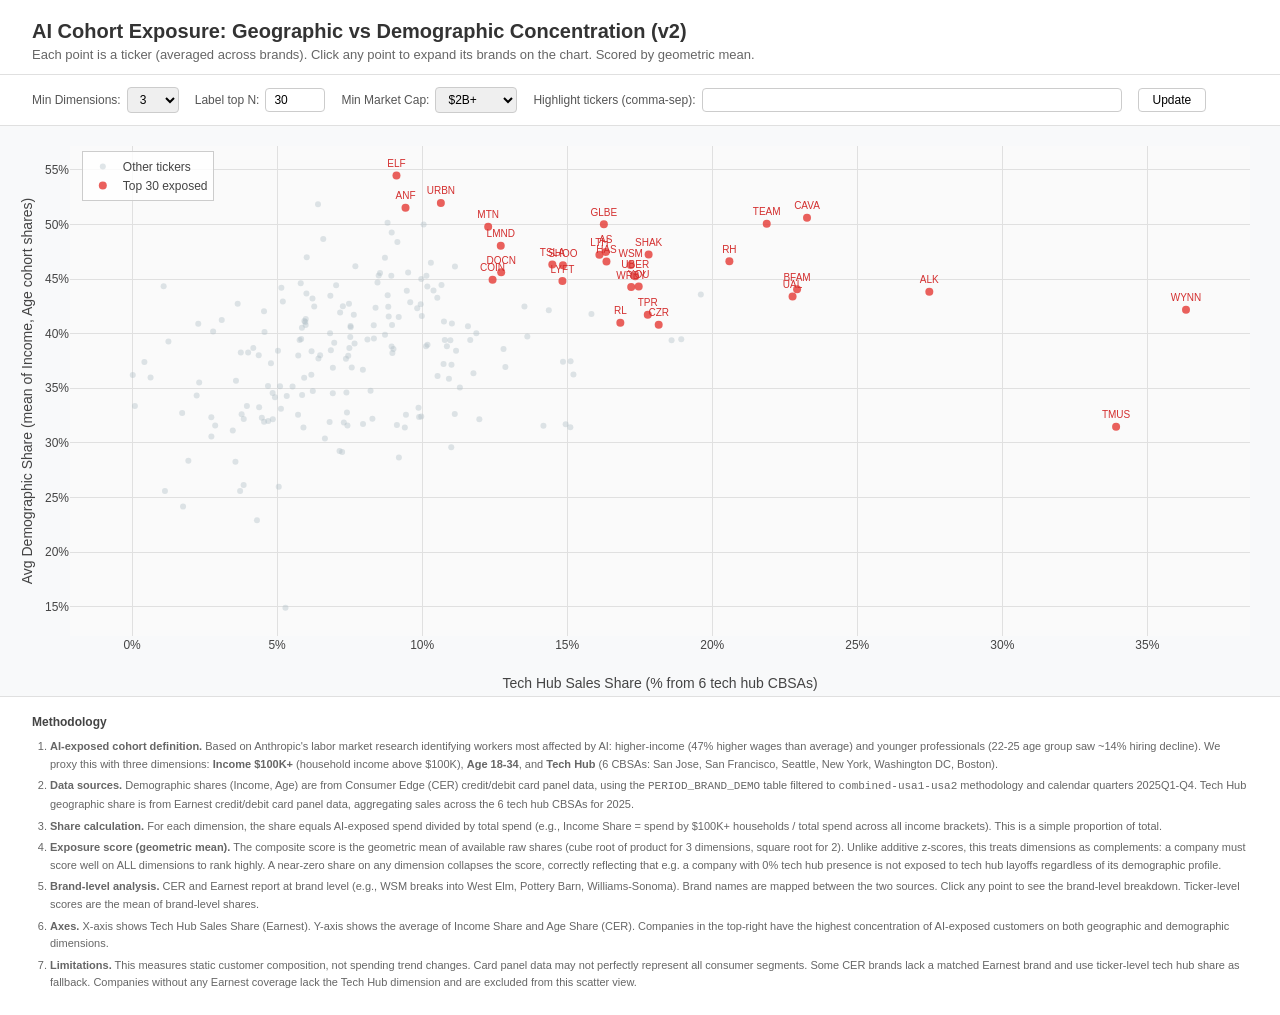
==== commit 50e07a22: "Clear default highlight tickers" ====
--- a/ai_exposed_companies.html
+++ b/ai_exposed_companies.html
@@ -53,7 +53,7 @@
   </div>
   <div class="control-group">
     <label>Highlight tickers (comma-sep):</label>
-    <input type="text" id="highlightTickers" value="LULU,RL,CMG,SHAK,RH,EL,COST,UBER,LYFT,ABNB,DASH,SBUX,PTON,TEAM,SPOT,AMZN,NFLX,DIS,W,WSM" style="width:420px">
+    <input type="text" id="highlightTickers" value="" style="width:420px">
   </div>
   <button onclick="updateChart()" style="padding:4px 14px;font-size:12px;cursor:pointer;border:1px solid #ccc;border-radius:4px;background:#fff;">Update</button>
 </div>
